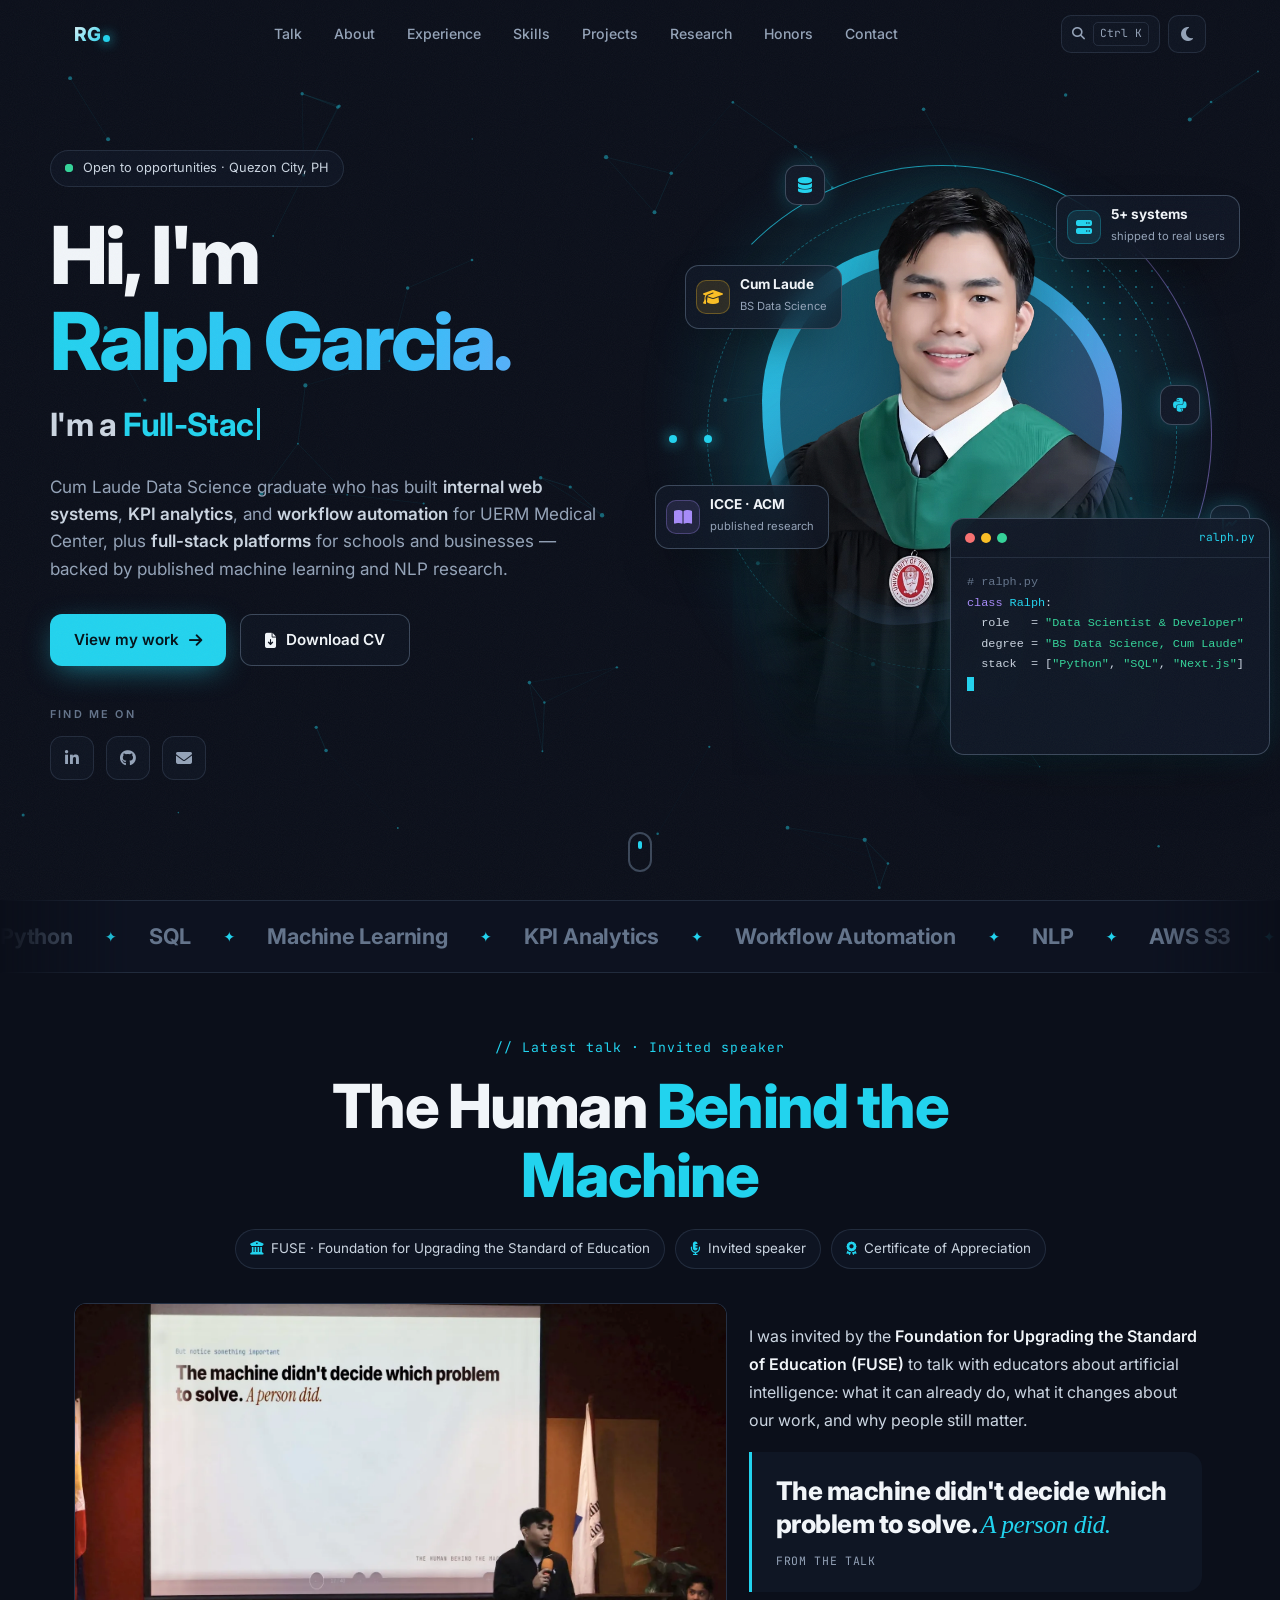
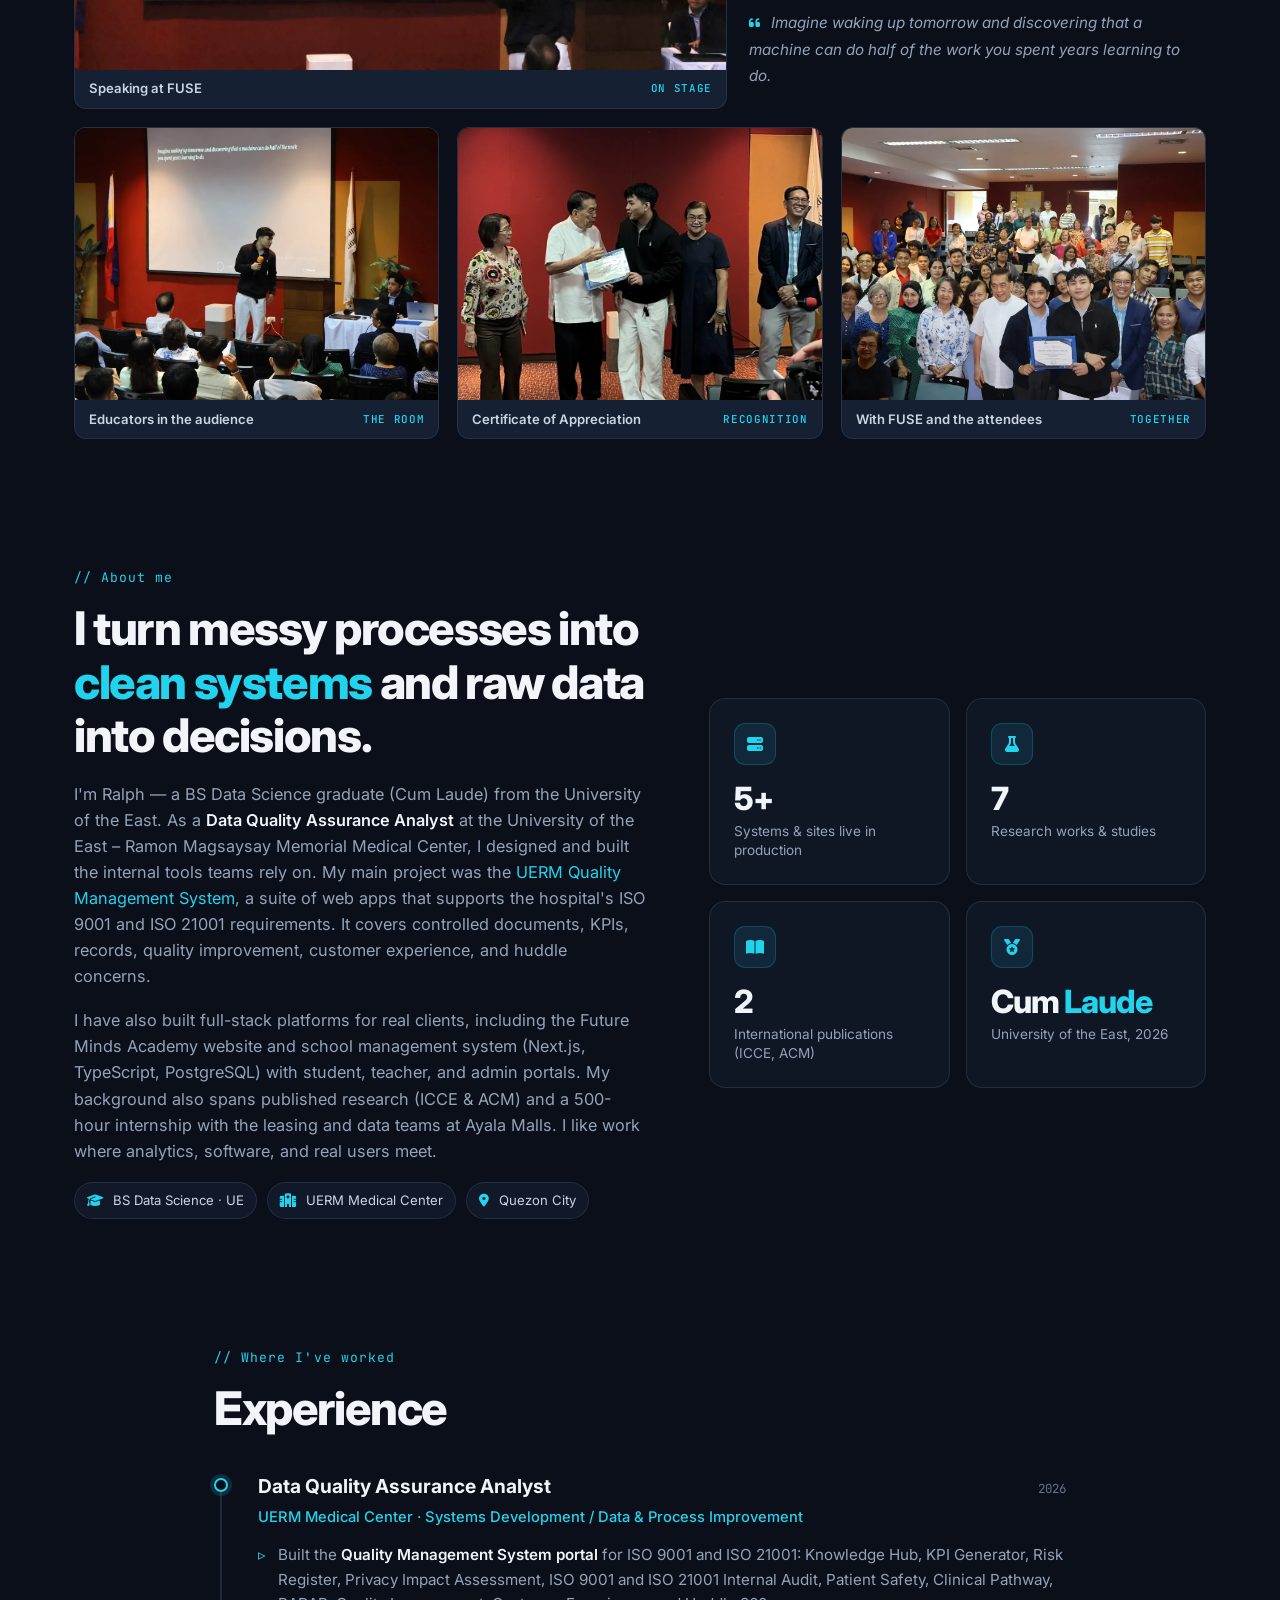
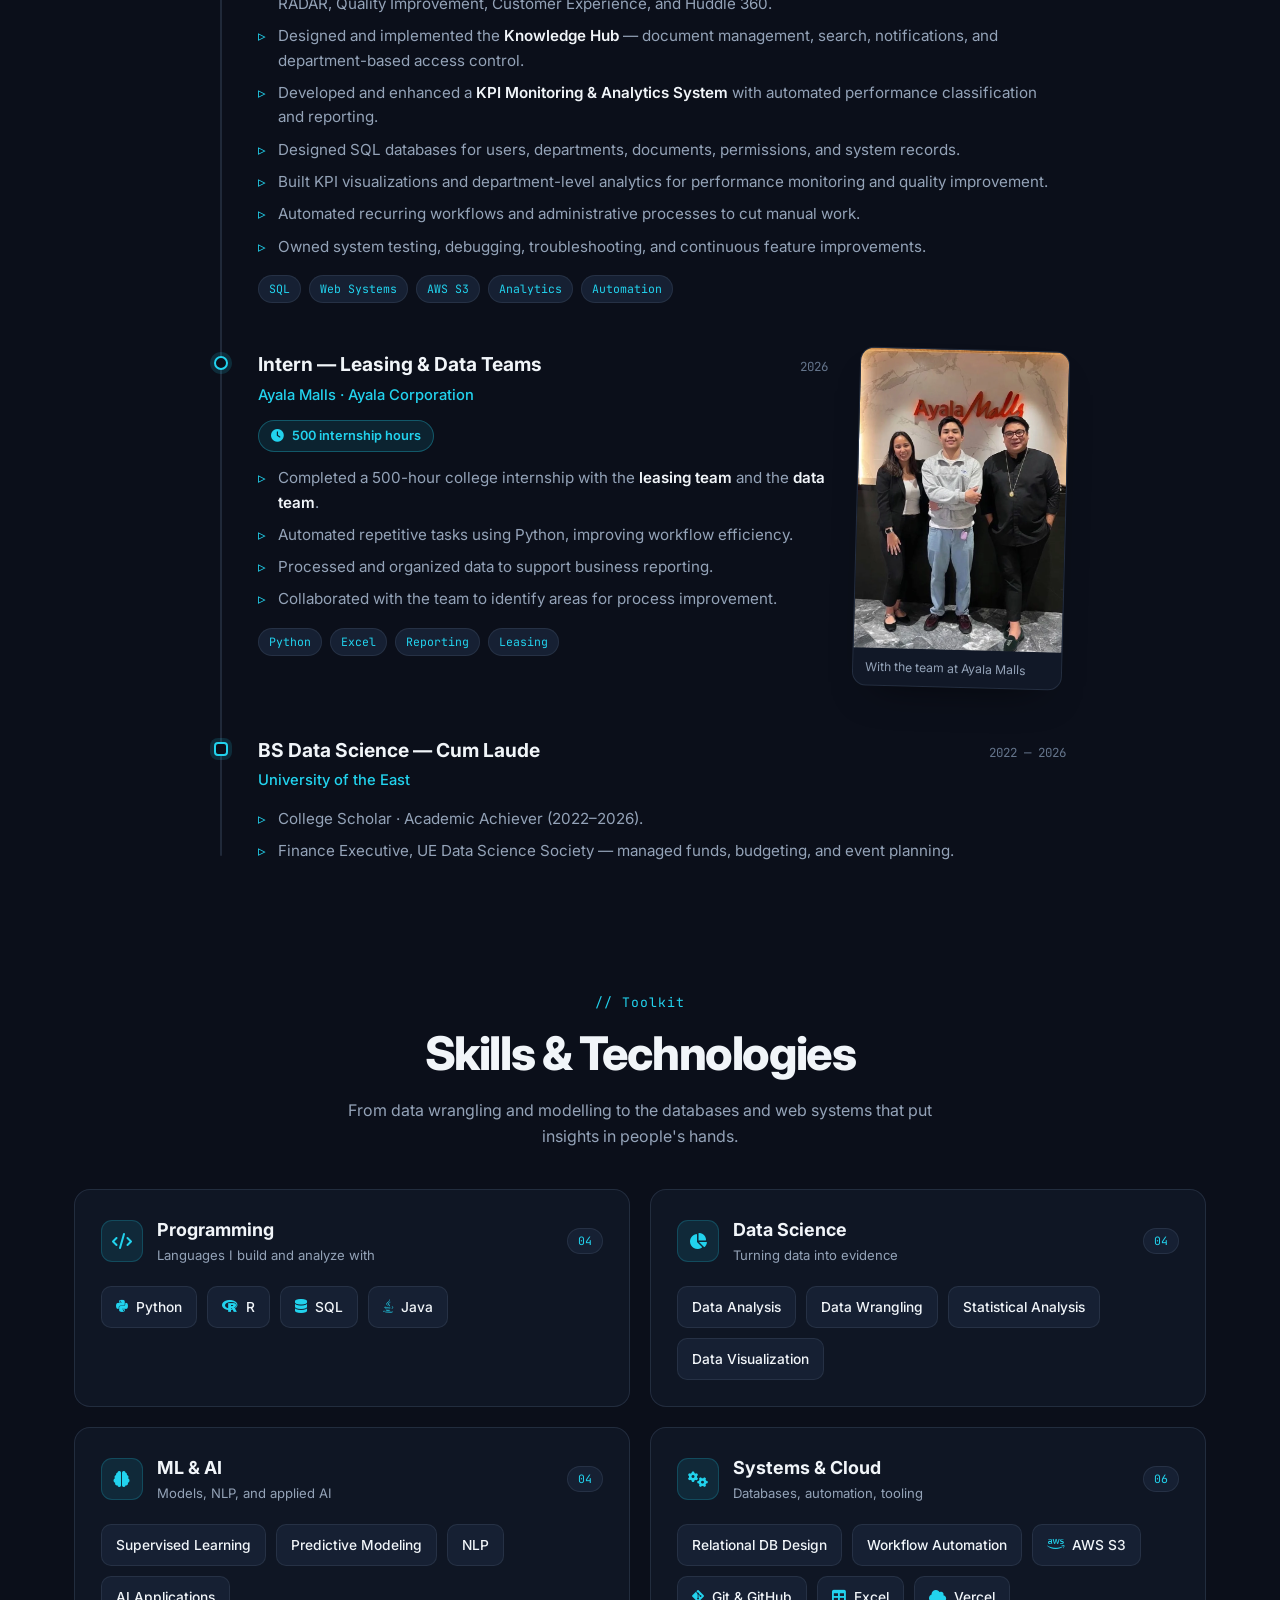
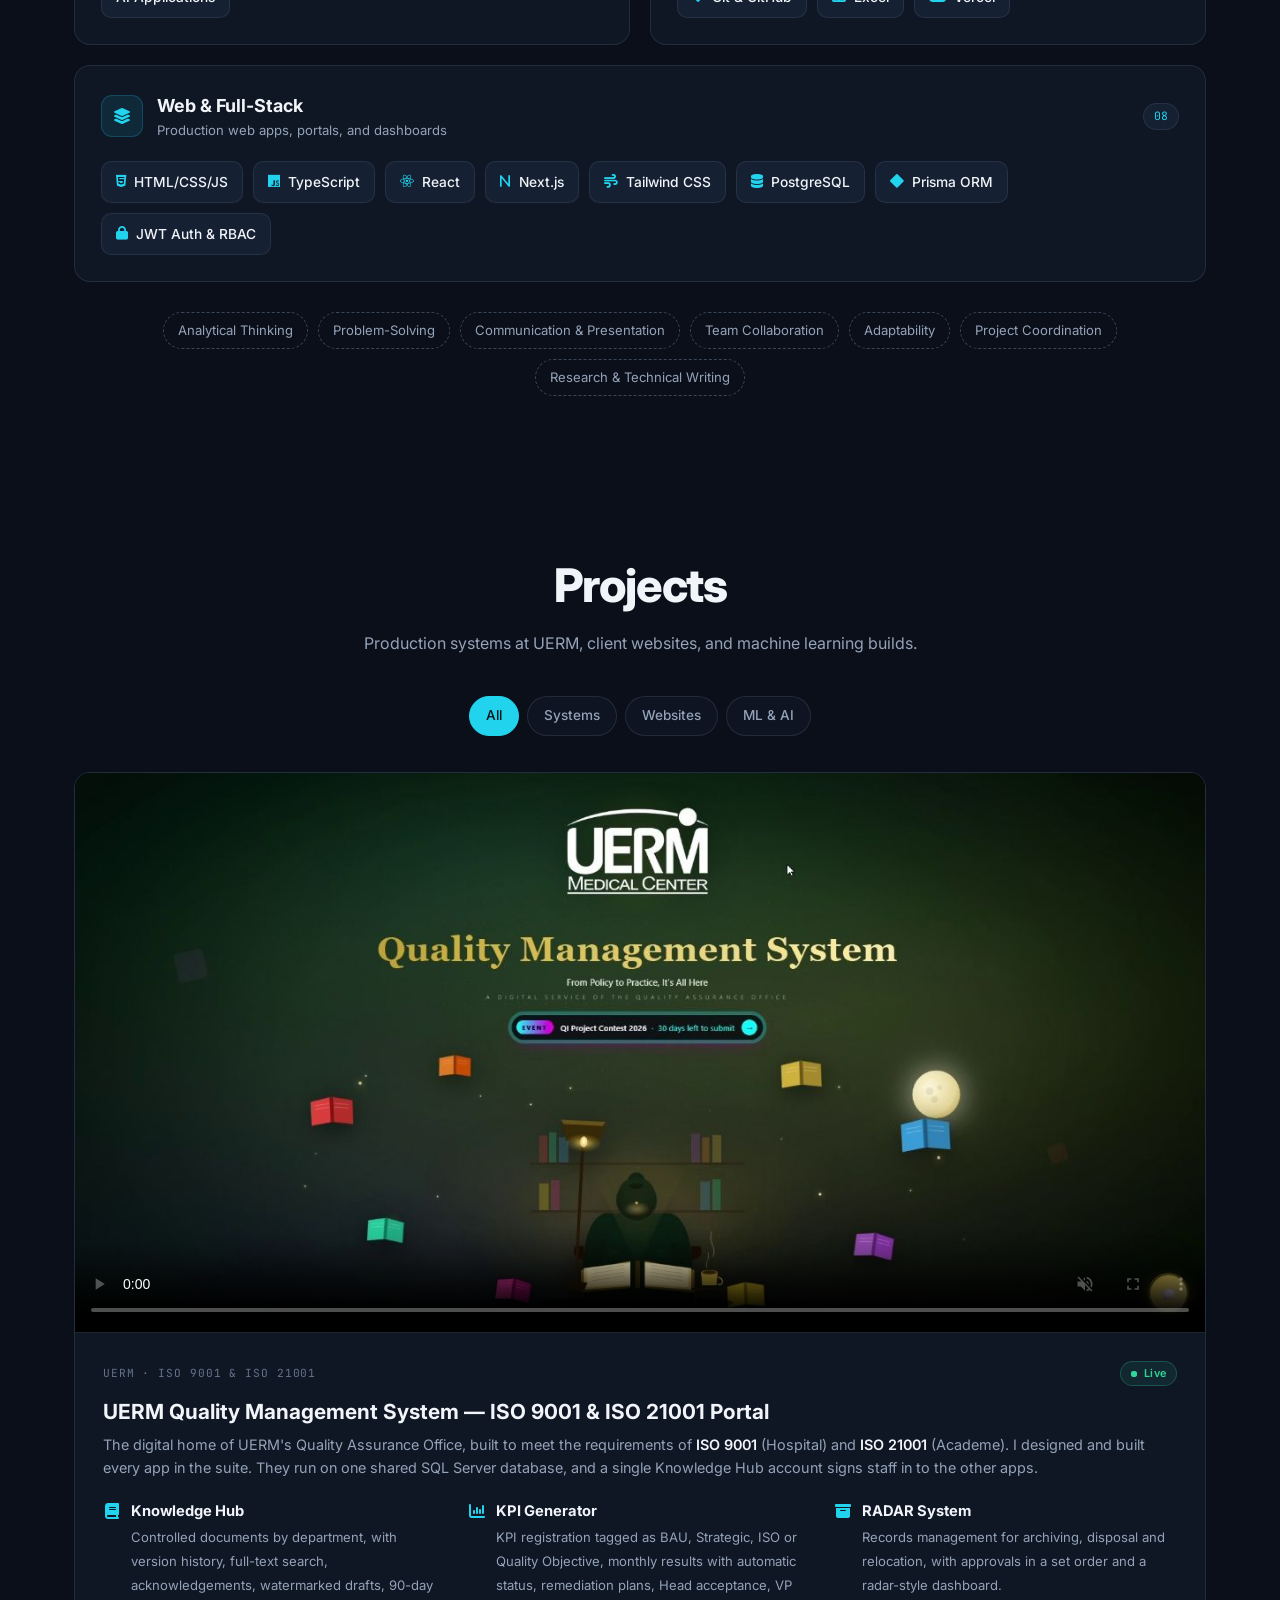
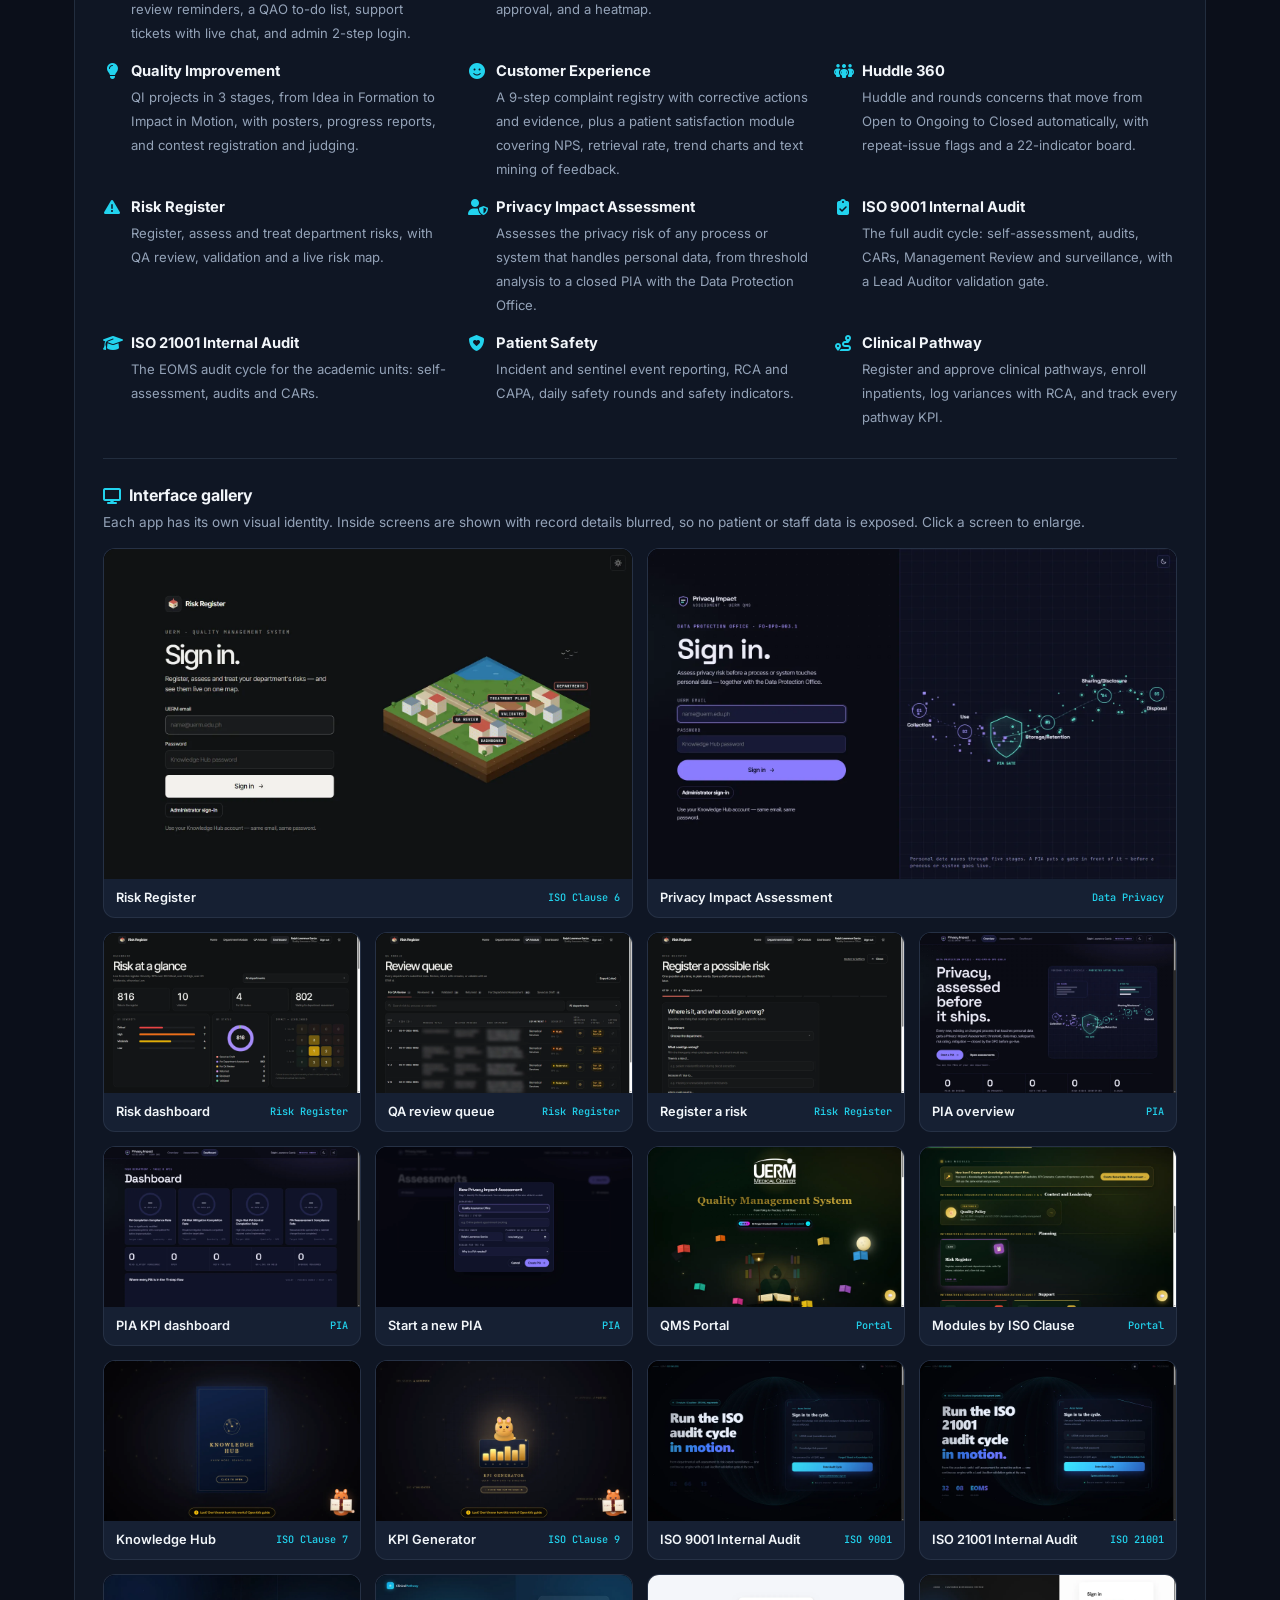
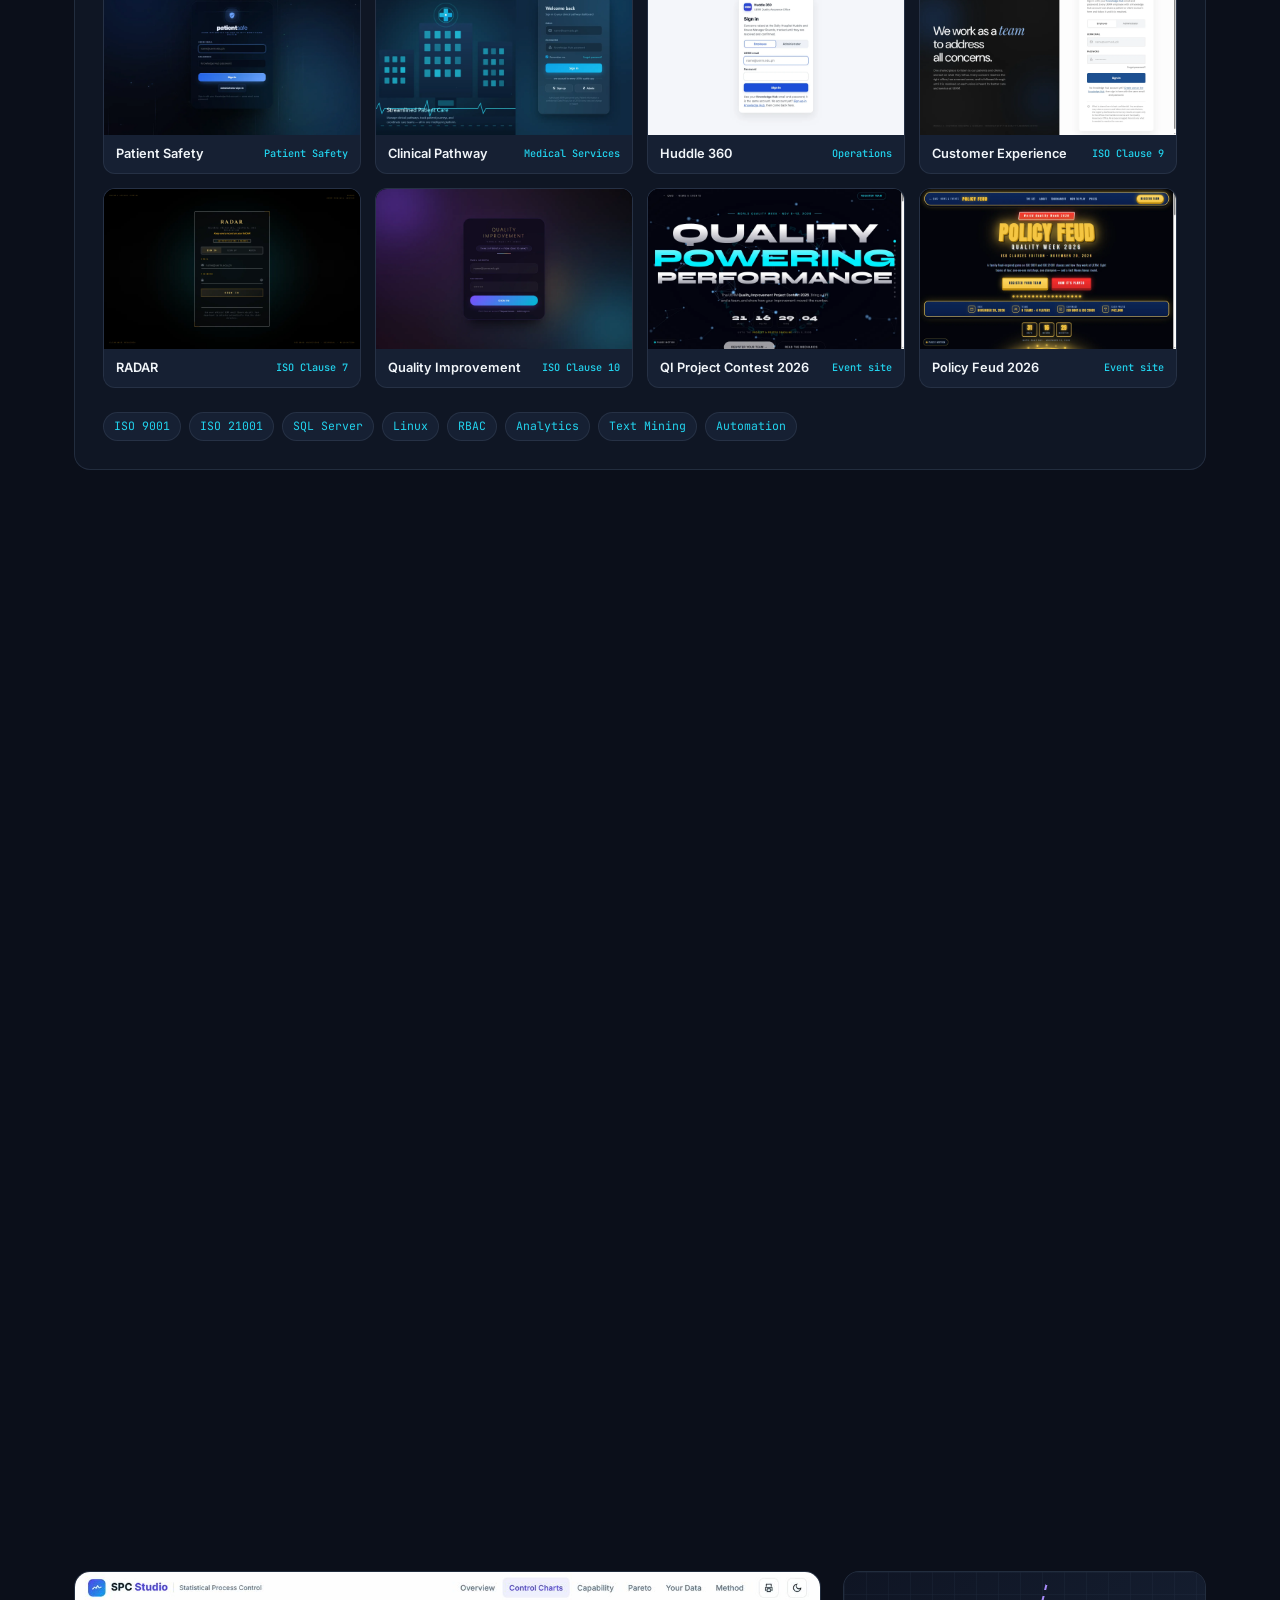
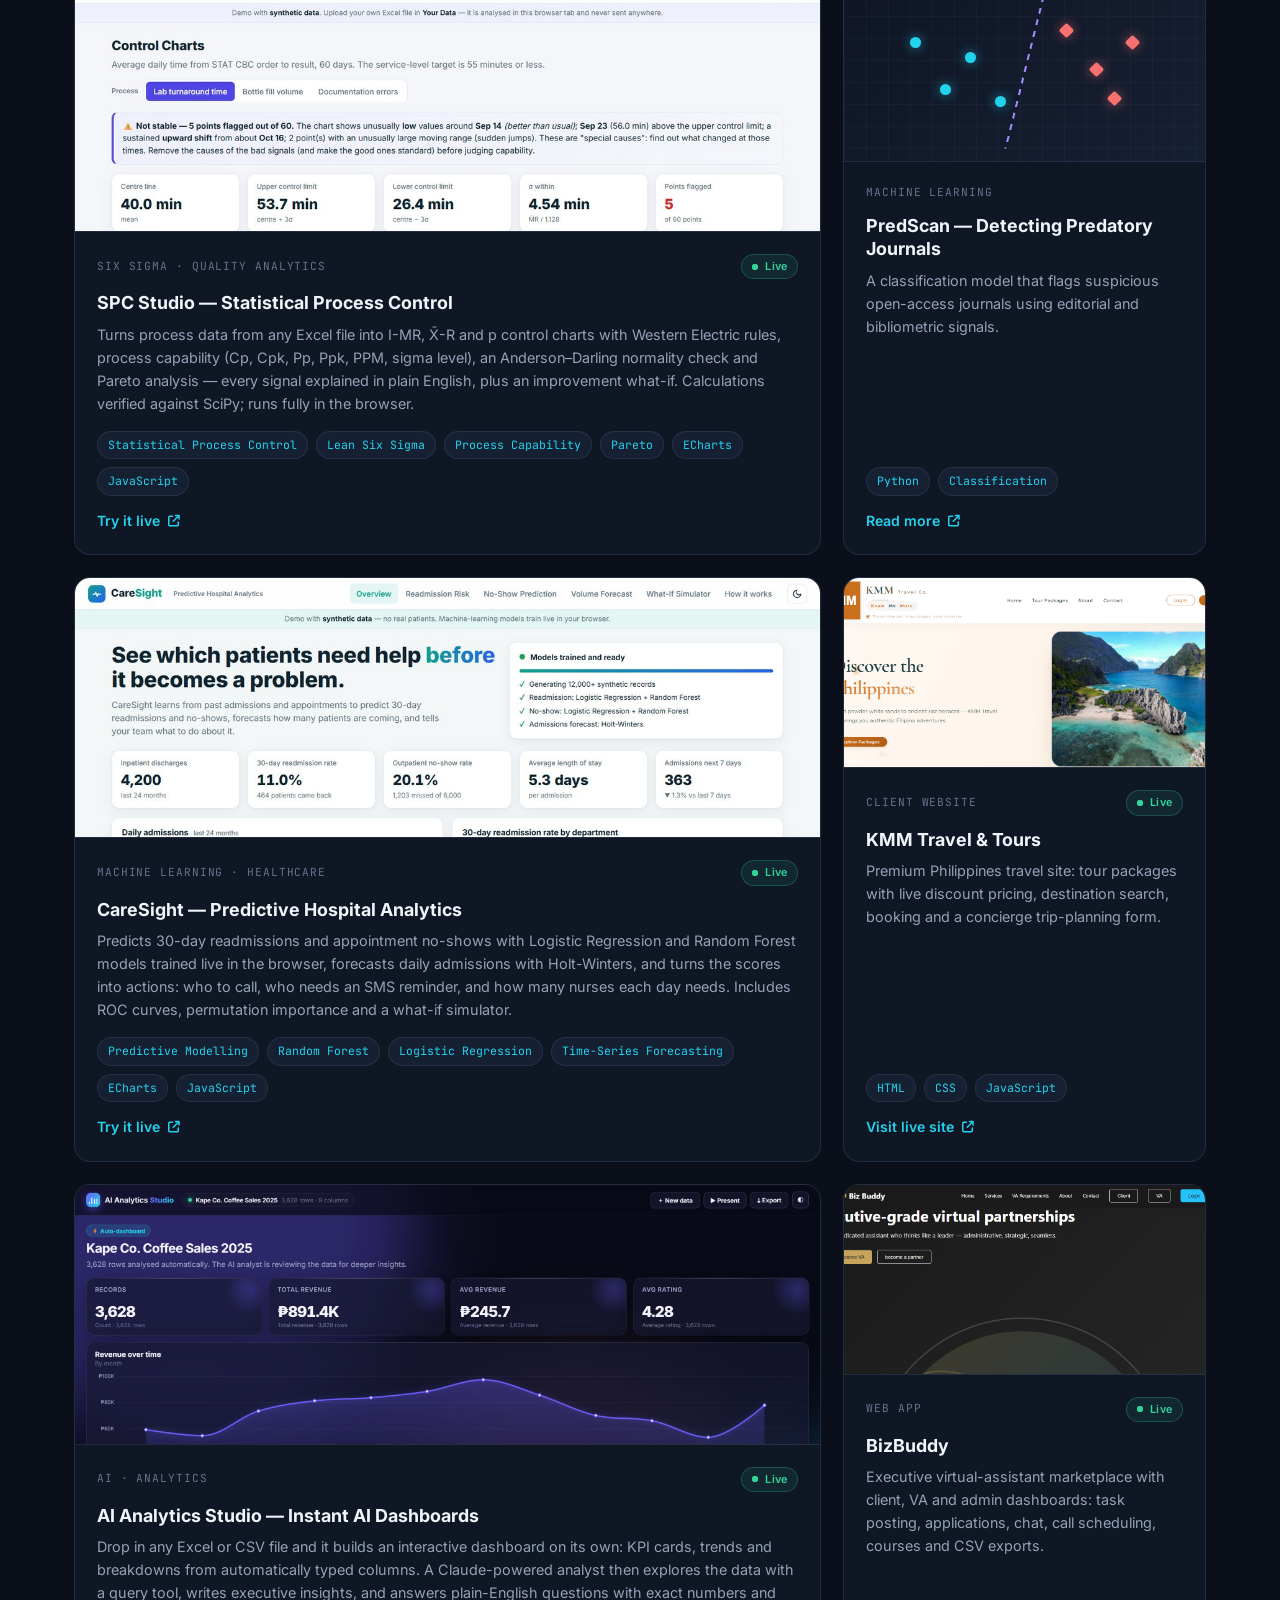
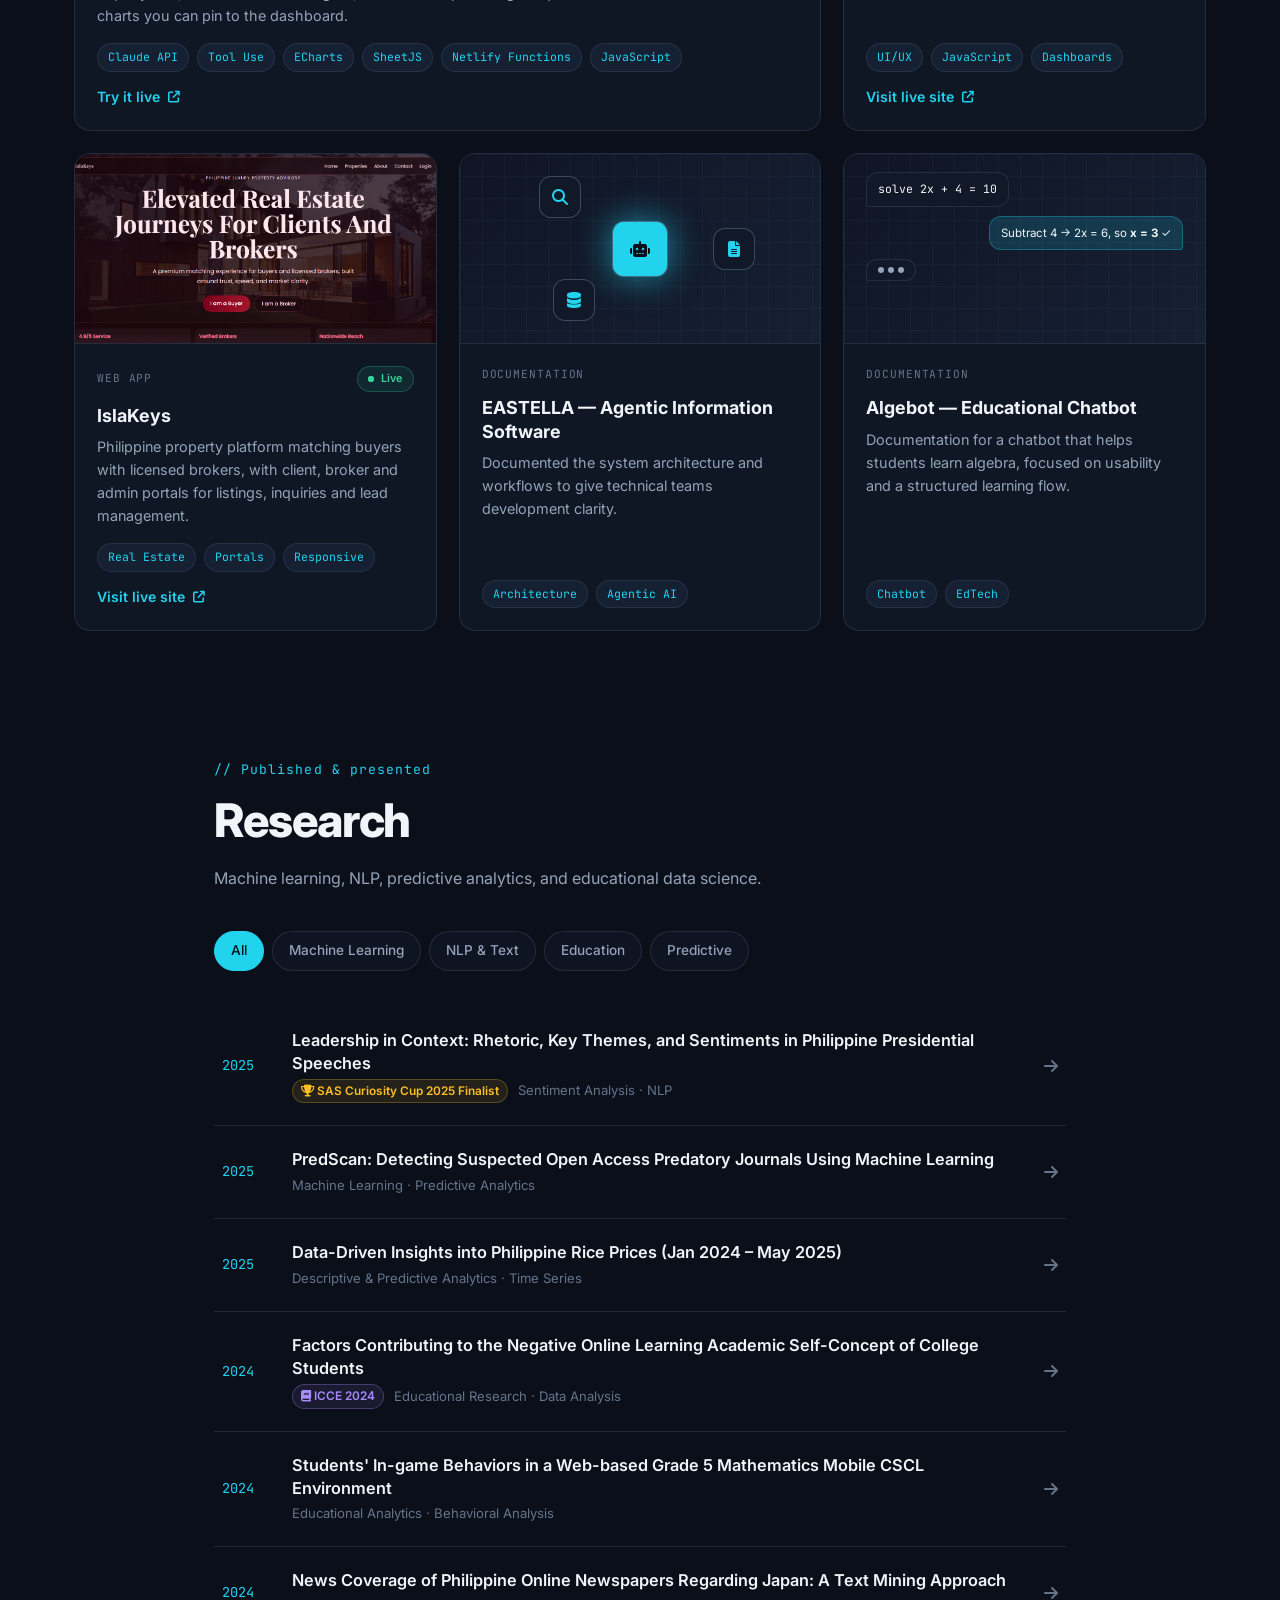
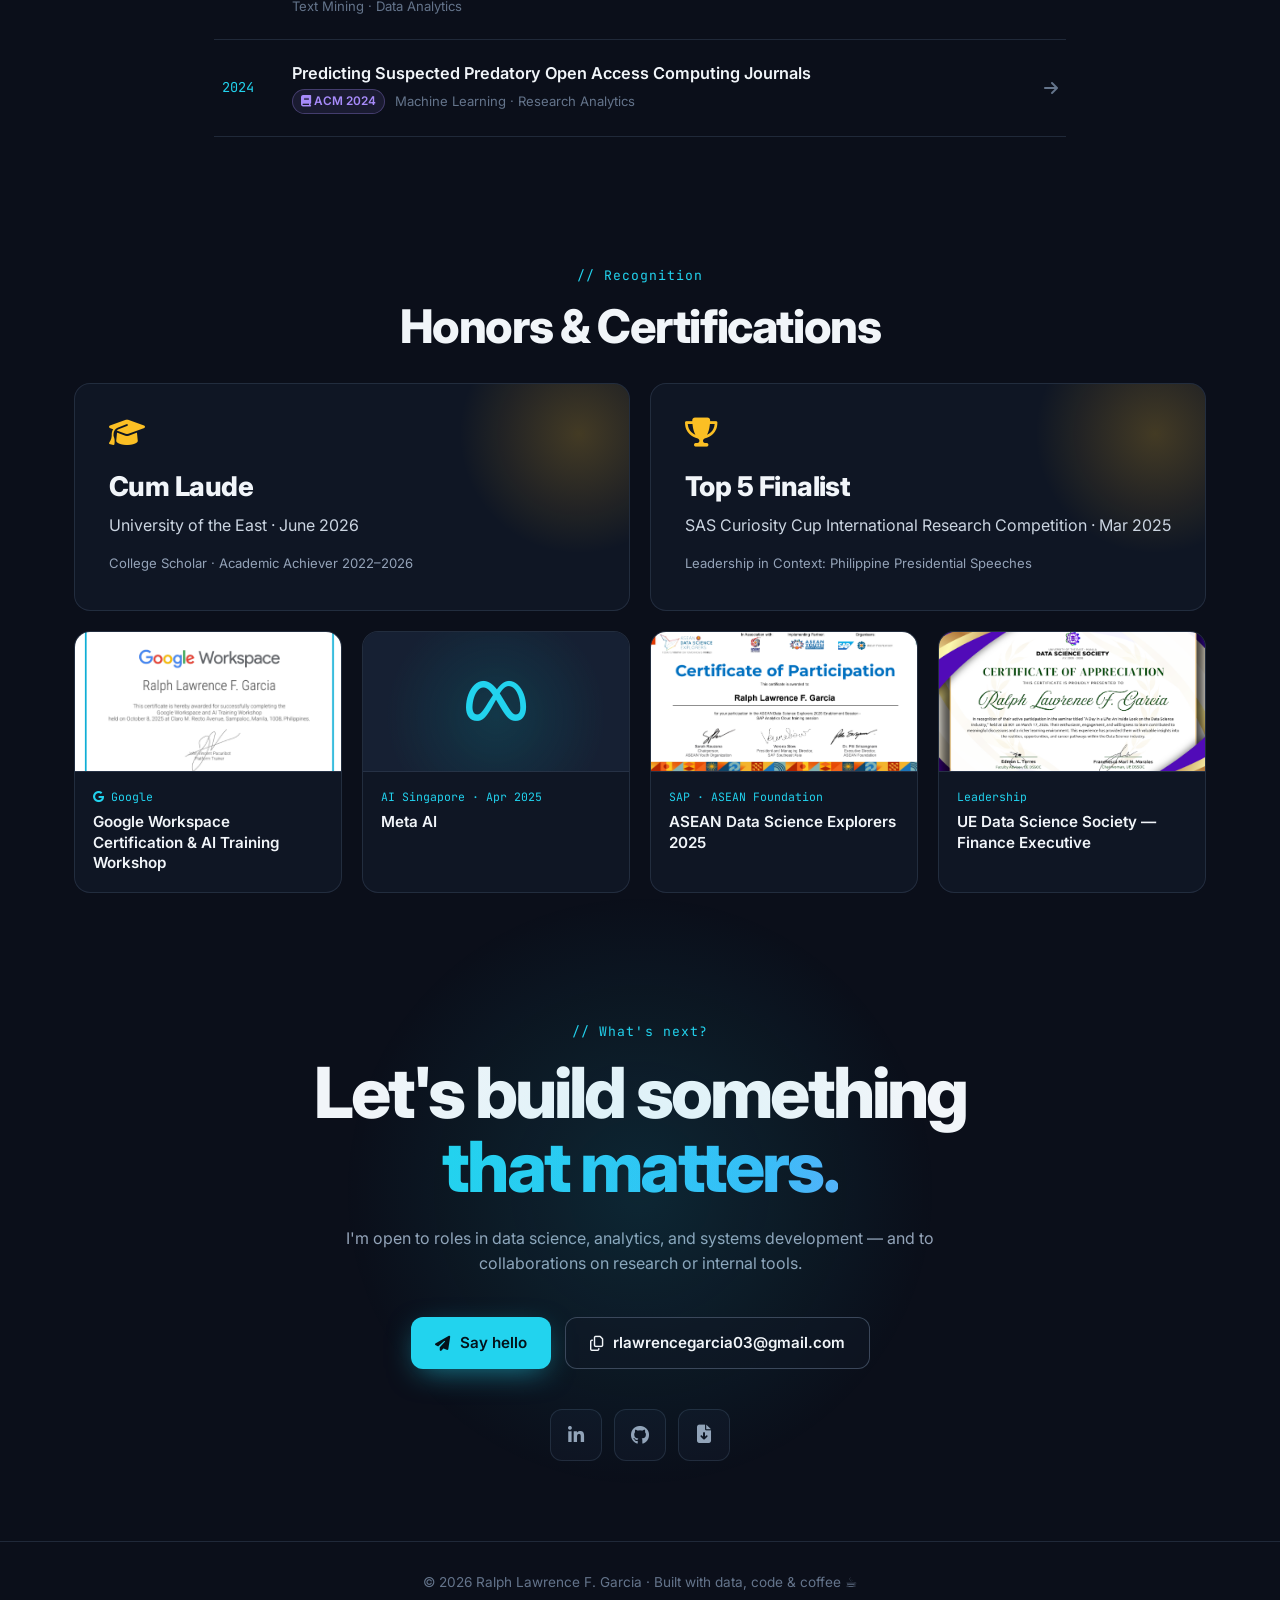
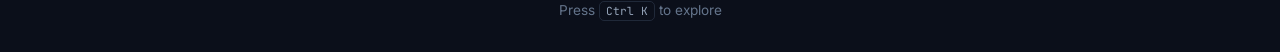
==== index.html @ 8225c7d9 "Remove Barista experience entry Co-Authored-By: Claude Opus 5.5 <noreply@anthropic.com>" ====
<!doctype html>
<html lang="en" data-theme="dark">
<head>
  <meta charset="utf-8">
  <meta name="viewport" content="width=device-width, initial-scale=1">
  <title>Ralph Lawrence F. Garcia — Portfolio</title>
  <meta name="description" content="Ralph Lawrence F. Garcia — Data Scientist & Systems Developer. Building internal web systems, KPI analytics, workflow automation, and machine learning research.">
  <meta name="theme-color" content="#0b0f1a">
  <meta property="og:title" content="Ralph Lawrence F. Garcia — Portfolio">
  <meta property="og:description" content="Data Scientist & Systems Developer. Cum Laude, BS Data Science — University of the East.">
  <meta property="og:image" content="ralph-cutout.png">
  <link rel="icon" href="use%20avatar.png">
  <link rel="preconnect" href="https://fonts.googleapis.com">
  <link rel="preconnect" href="https://fonts.gstatic.com" crossorigin>
  <link href="https://fonts.googleapis.com/css2?family=Inter:wght@400;500;600;700;800&family=JetBrains+Mono:wght@400;500;600&display=swap" rel="stylesheet">
  <link rel="stylesheet" href="https://cdnjs.cloudflare.com/ajax/libs/font-awesome/6.5.1/css/all.min.css">
  <link rel="stylesheet" href="style.css">
</head>
<body>
  <!-- Preloader -->
  <div class="loader" id="loader" aria-hidden="true">
    <div class="loader-inner">
      <span class="loader-mono">rg<span class="accent">.</span>init()</span>
      <div class="loader-bar"><span></span></div>
    </div>
  </div>

  <div class="scroll-progress" id="scrollProgress"></div>
  <div class="cursor-glow" id="cursorGlow" aria-hidden="true"></div>
  <canvas id="networkCanvas" aria-hidden="true"></canvas>

  <!-- Navigation -->
  <header class="nav" id="nav">
    <div class="nav-inner">
      <a href="#home" class="nav-logo" aria-label="Home">
        <span class="logo-mark">RG</span><span class="logo-dot"></span>
      </a>
      <nav class="nav-links" id="navLinks">
        <a href="#talk">Talk</a>
        <a href="#about">About</a>
        <a href="#experience">Experience</a>
        <a href="#skills">Skills</a>
        <a href="#projects">Projects</a>
        <a href="#research">Research</a>
        <a href="#honors">Honors</a>
        <a href="#contact">Contact</a>
        <span class="nav-indicator" id="navIndicator"></span>
      </nav>
      <div class="nav-actions">
        <button class="kbd-btn" id="openPalette" aria-label="Open command palette">
          <i class="fa-solid fa-magnifying-glass"></i><span class="kbd">Ctrl K</span>
        </button>
        <button class="icon-btn" id="themeToggle" aria-label="Toggle theme"><i class="fa-solid fa-moon"></i></button>
        <button class="icon-btn menu-btn" id="menuBtn" aria-label="Open menu"><i class="fa-solid fa-bars"></i></button>
      </div>
    </div>
  </header>

  <main>
    <!-- HERO -->
    <section class="hero" id="home">
      <div class="hero-grid">
        <div class="hero-copy">
          <div class="status-pill reveal">
            <span class="pulse-dot"></span> Open to opportunities · Quezon City, PH
          </div>
          <h1 class="hero-title">
            <span class="line"><span class="word">Hi, I'm</span></span>
            <span class="line"><span class="word name-gradient">Ralph Garcia.</span></span>
          </h1>
          <h2 class="hero-role reveal">
            <span class="role-prefix">I'm a&nbsp;</span><span class="typed" id="typed"></span><span class="caret"></span>
          </h2>
          <p class="hero-sub reveal">
            Cum Laude Data Science graduate who has built <strong>internal web systems</strong>, <strong>KPI analytics</strong>,
            and <strong>workflow automation</strong> for UERM Medical Center, plus <strong>full-stack platforms</strong> for schools
            and businesses — backed by published machine learning and NLP research.
          </p>
          <div class="hero-ctas reveal">
            <a href="#projects" class="btn btn-primary magnetic"><span>View my work</span> <i class="fa-solid fa-arrow-right"></i></a>
            <a href="RESUME.pdf" class="btn btn-ghost magnetic" download><i class="fa-solid fa-file-arrow-down"></i> <span>Download CV</span></a>
          </div>
          <div class="hero-social reveal">
            <span class="mini-label">Find me on</span>
            <div class="social-row">
              <a href="https://www.linkedin.com/in/ralph-garcia-b57814401" target="_blank" rel="noopener" aria-label="LinkedIn"><i class="fa-brands fa-linkedin-in"></i></a>
              <a href="https://github.com/garciaralphlawrence-svg" target="_blank" rel="noopener" aria-label="GitHub"><i class="fa-brands fa-github"></i></a>
              <a href="mailto:rlawrencegarcia03@gmail.com" aria-label="Email"><i class="fa-solid fa-envelope"></i></a>
            </div>
          </div>
        </div>

        <div class="hero-visual" id="heroVisual">
          <div class="portrait" data-depth="0.6">
            <div class="blob" data-depth="1.4"></div>
            <div class="ring ring-a" data-depth="1"></div>
            <div class="ring ring-b" data-depth="1.2"></div>
            <div class="dot-grid" data-depth="1.8"></div>
            <div class="scanline" aria-hidden="true"></div>
            <picture>
              <source srcset="ralph-cutout.webp" type="image/webp">
              <img src="ralph-cutout.png" alt="Ralph Lawrence F. Garcia in graduation toga" class="portrait-img" width="700" height="1054">
            </picture>
          </div>
          <div class="float-chip chip-a" data-depth="2.2"><i class="fa-solid fa-graduation-cap"></i><div><b>Cum Laude</b><small>BS Data Science</small></div></div>
          <div class="float-chip chip-b" data-depth="2.6"><i class="fa-solid fa-server"></i><div><b>5+ systems</b><small>shipped to real users</small></div></div>
          <div class="float-chip chip-c" data-depth="1.9"><i class="fa-solid fa-book-open"></i><div><b>ICCE · ACM</b><small>published research</small></div></div>
          <span class="float-icon fi-1" data-depth="3"><i class="fa-brands fa-python"></i></span>
          <span class="float-icon fi-2" data-depth="2.4"><i class="fa-solid fa-database"></i></span>
          <span class="float-icon fi-3" data-depth="3.2"><i class="fa-solid fa-chart-line"></i></span>
          <div class="terminal tilt" id="terminal">
            <div class="terminal-bar">
              <span class="dot red"></span><span class="dot yellow"></span><span class="dot green"></span>
              <span class="terminal-title">ralph.py</span>
            </div>
            <pre class="terminal-body"><code id="terminalCode"></code><span class="block-caret"></span></pre>
          </div>
        </div>
      </div>
      <a href="#about" class="scroll-cue" aria-label="Scroll down"><span></span></a>
    </section>

    <!-- MARQUEE -->
    <div class="marquee" aria-hidden="true">
      <div class="marquee-track">
        <span>Python</span><i>✦</i><span>SQL</span><i>✦</i><span>Machine Learning</span><i>✦</i><span>KPI Analytics</span><i>✦</i>
        <span>Workflow Automation</span><i>✦</i><span>NLP</span><i>✦</i><span>AWS S3</span><i>✦</i><span>Data Visualization</span><i>✦</i>
        <span>R</span><i>✦</i><span>Web Systems</span><i>✦</i><span>Research</span><i>✦</i><span>Git</span><i>✦</i><span>Next.js</span><i>✦</i><span>TypeScript</span><i>✦</i><span>PostgreSQL</span><i>✦</i><span>Prisma</span><i>✦</i>
      </div>
    </div>

    <!-- LATEST TALK -->
    <section class="section talk" id="talk">
      <div class="container">
        <div class="talk-head">
          <p class="eyebrow reveal">// Latest talk · Invited speaker</p>
          <h2 class="section-title talk-title reveal">The Human <span class="accent">Behind the Machine</span></h2>
          <div class="talk-meta reveal">
            <span><i class="fa-solid fa-building-columns"></i> FUSE · Foundation for Upgrading the Standard of Education</span>
            <span><i class="fa-solid fa-microphone-lines"></i> Invited speaker</span>
            <span><i class="fa-solid fa-award"></i> Certificate of Appreciation</span>
          </div>
        </div>

        <div class="talk-grid" id="talkGallery">
          <figure class="talk-main reveal ui-shot">
            <button type="button" class="ui-thumb talk-thumb" aria-label="Enlarge photo: Ralph speaking on stage">
              <img src="talk/stage.webp" alt="Ralph Garcia speaking on stage in front of a slide that reads: The machine didn't decide which problem to solve. A person did." width="1600" height="898">
            </button>
            <figcaption><span>On stage</span>Speaking at FUSE</figcaption>
          </figure>

          <div class="talk-copy reveal">
            <p>I was invited by the <strong>Foundation for Upgrading the Standard of Education (FUSE)</strong> to talk with educators about artificial intelligence: what it can already do, what it changes about our work, and why people still matter.</p>
            <blockquote class="talk-quote">
              <p>The machine didn't decide which problem to solve. <em>A person did.</em></p>
              <cite>From the talk</cite>
            </blockquote>
            <p class="talk-opener"><i class="fa-solid fa-quote-left"></i> Imagine waking up tomorrow and discovering that a machine can do half of the work you spent years learning to do.</p>
          </div>

          <figure class="talk-small reveal ui-shot">
            <button type="button" class="ui-thumb talk-thumb" aria-label="Enlarge photo: audience during the talk">
              <img src="talk/audience.webp" alt="Ralph speaking to a full room of educators" loading="lazy" width="1600" height="898">
            </button>
            <figcaption><span>The room</span>Educators in the audience</figcaption>
          </figure>
          <figure class="talk-small tall reveal ui-shot">
            <button type="button" class="ui-thumb talk-thumb" aria-label="Enlarge photo: receiving the certificate">
              <img src="talk/certificate.webp" alt="Ralph receiving a Certificate of Appreciation from FUSE" loading="lazy" width="900" height="1600">
            </button>
            <figcaption><span>Recognition</span>Certificate of Appreciation</figcaption>
          </figure>
          <figure class="talk-small reveal ui-shot">
            <button type="button" class="ui-thumb talk-thumb" aria-label="Enlarge photo: group photo with attendees">
              <img src="talk/group.webp" alt="Group photo of Ralph with FUSE officers and attendees" loading="lazy" width="1600" height="898">
            </button>
            <figcaption><span>Together</span>With FUSE and the attendees</figcaption>
          </figure>
        </div>
      </div>
    </section>

    <!-- ABOUT -->
    <section class="section" id="about">
      <div class="container about-grid">
        <div>
          <p class="eyebrow reveal">// About me</p>
          <h2 class="section-title reveal">I turn messy processes into <span class="accent">clean systems</span> and raw data into decisions.</h2>
          <p class="body-text reveal">
            I'm Ralph — a BS Data Science graduate (Cum Laude) from the University of the East. As a
            <strong>Data Quality Assurance Analyst</strong> at the University of the East – Ramon Magsaysay Memorial Medical Center,
            I designed and built the internal tools teams rely on. My main project was the <span class="accent">UERM Quality Management System</span>,
            a suite of web apps that supports the hospital's ISO 9001 and ISO 21001 requirements. It covers controlled documents, KPIs, records,
            quality improvement, customer experience, and huddle concerns.
          </p>
          <p class="body-text reveal">
            I have also built full-stack platforms for real clients, including the Future Minds Academy website and
            school management system (Next.js, TypeScript, PostgreSQL) with student, teacher, and admin portals. My background also spans
            published research (ICCE &amp; ACM) and a 500-hour internship with the leasing and data teams at Ayala Malls. I like work where analytics, software, and real users meet.
          </p>
          <div class="about-tags reveal">
            <span><i class="fa-solid fa-graduation-cap"></i> BS Data Science · UE</span>
            <span><i class="fa-solid fa-hospital"></i> UERM Medical Center</span>
            <span><i class="fa-solid fa-location-dot"></i> Quezon City</span>
          </div>
        </div>
        <div class="stats-grid">
          <div class="stat-card reveal tilt">
            <div class="stat-icon"><i class="fa-solid fa-server"></i></div>
            <div class="stat-num"><span class="count" data-to="5">0</span>+</div>
            <div class="stat-label">Systems &amp; sites live in production</div>
          </div>
          <div class="stat-card reveal tilt">
            <div class="stat-icon"><i class="fa-solid fa-flask"></i></div>
            <div class="stat-num"><span class="count" data-to="7">0</span></div>
            <div class="stat-label">Research works &amp; studies</div>
          </div>
          <div class="stat-card reveal tilt">
            <div class="stat-icon"><i class="fa-solid fa-book-open"></i></div>
            <div class="stat-num"><span class="count" data-to="2">0</span></div>
            <div class="stat-label">International publications (ICCE, ACM)</div>
          </div>
          <div class="stat-card reveal tilt">
            <div class="stat-icon"><i class="fa-solid fa-medal"></i></div>
            <div class="stat-num">Cum <span class="accent">Laude</span></div>
            <div class="stat-label">University of the East, 2026</div>
          </div>
        </div>
      </div>
    </section>

    <!-- EXPERIENCE -->
    <section class="section" id="experience">
      <div class="container narrow">
        <p class="eyebrow reveal">// Where I've worked</p>
        <h2 class="section-title reveal">Experience</h2>
        <div class="timeline">
          <div class="timeline-line"><span class="timeline-fill" id="timelineFill"></span></div>

          <article class="t-item reveal">
            <span class="t-dot"></span>
            <div class="t-head">
              <h3>Data Quality Assurance Analyst</h3>
              <span class="t-date">2026</span>
            </div>
            <p class="t-org">UERM Medical Center · Systems Development / Data &amp; Process Improvement</p>
            <ul class="t-list">
              <li>Built the <strong>Quality Management System portal</strong> for ISO 9001 and ISO 21001: Knowledge Hub, KPI Generator, Risk Register, Privacy Impact Assessment, ISO 9001 and ISO 21001 Internal Audit, Patient Safety, Clinical Pathway, RADAR, Quality Improvement, Customer Experience, and Huddle 360.</li>
              <li>Designed and implemented the <strong>Knowledge Hub</strong> — document management, search, notifications, and department-based access control.</li>
              <li>Developed and enhanced a <strong>KPI Monitoring &amp; Analytics System</strong> with automated performance classification and reporting.</li>
              <li>Designed SQL databases for users, departments, documents, permissions, and system records.</li>
              <li>Built KPI visualizations and department-level analytics for performance monitoring and quality improvement.</li>
              <li>Automated recurring workflows and administrative processes to cut manual work.</li>
              <li>Owned system testing, debugging, troubleshooting, and continuous feature improvements.</li>
            </ul>
            <div class="chip-row"><span>SQL</span><span>Web Systems</span><span>AWS S3</span><span>Analytics</span><span>Automation</span></div>
          </article>

          <article class="t-item t-with-photo reveal">
            <span class="t-dot"></span>
            <div class="t-body">
              <div class="t-head">
                <h3>Intern — Leasing &amp; Data Teams</h3>
                <span class="t-date">2026</span>
              </div>
              <p class="t-org">Ayala Malls · Ayala Corporation</p>
              <p class="t-badge"><i class="fa-solid fa-clock"></i> 500 internship hours</p>
              <ul class="t-list">
                <li>Completed a 500-hour college internship with the <strong>leasing team</strong> and the <strong>data team</strong>.</li>
                <li>Automated repetitive tasks using Python, improving workflow efficiency.</li>
                <li>Processed and organized data to support business reporting.</li>
                <li>Collaborated with the team to identify areas for process improvement.</li>
              </ul>
              <div class="chip-row"><span>Python</span><span>Excel</span><span>Reporting</span><span>Leasing</span></div>
            </div>
            <figure class="t-photo">
              <img src="experience/ayala-malls.webp" alt="Ralph with colleagues in front of the Ayala Malls sign during his internship" loading="lazy" width="704" height="1253">
              <figcaption>With the team at Ayala Malls</figcaption>
            </figure>
          </article>

          <article class="t-item reveal">
            <span class="t-dot edu"></span>
            <div class="t-head">
              <h3>BS Data Science — Cum Laude</h3>
              <span class="t-date">2022 — 2026</span>
            </div>
            <p class="t-org">University of the East</p>
            <ul class="t-list">
              <li>College Scholar · Academic Achiever (2022–2026).</li>
              <li>Finance Executive, UE Data Science Society — managed funds, budgeting, and event planning.</li>
            </ul>
          </article>
        </div>
      </div>
    </section>

    <!-- SKILLS -->
    <section class="section" id="skills">
      <div class="container">
        <div class="center-head">
          <p class="eyebrow reveal">// Toolkit</p>
          <h2 class="section-title reveal">Skills &amp; Technologies</h2>
          <p class="section-sub reveal">From data wrangling and modelling to the databases and web systems that put insights in people's hands.</p>
        </div>
        <div class="skills-grid">
          <div class="skill-card reveal tilt">
            <div class="skill-head">
              <div class="skill-icon"><i class="fa-solid fa-code"></i></div>
              <div><h3>Programming</h3><p>Languages I build and analyze with</p></div>
              <span class="skill-count">04</span>
            </div>
            <div class="skill-pills">
              <span><i class="fa-brands fa-python"></i> Python</span><span><i class="fa-brands fa-r-project"></i> R</span>
              <span><i class="fa-solid fa-database"></i> SQL</span><span><i class="fa-brands fa-java"></i> Java</span>
            </div>
          </div>
          <div class="skill-card reveal tilt">
            <div class="skill-head">
              <div class="skill-icon"><i class="fa-solid fa-chart-pie"></i></div>
              <div><h3>Data Science</h3><p>Turning data into evidence</p></div>
              <span class="skill-count">04</span>
            </div>
            <div class="skill-pills">
              <span>Data Analysis</span><span>Data Wrangling</span><span>Statistical Analysis</span><span>Data Visualization</span>
            </div>
          </div>
          <div class="skill-card reveal tilt">
            <div class="skill-head">
              <div class="skill-icon"><i class="fa-solid fa-brain"></i></div>
              <div><h3>ML &amp; AI</h3><p>Models, NLP, and applied AI</p></div>
              <span class="skill-count">04</span>
            </div>
            <div class="skill-pills">
              <span>Supervised Learning</span><span>Predictive Modeling</span><span>NLP</span><span>AI Applications</span>
            </div>
          </div>
          <div class="skill-card reveal tilt">
            <div class="skill-head">
              <div class="skill-icon"><i class="fa-solid fa-gears"></i></div>
              <div><h3>Systems &amp; Cloud</h3><p>Databases, automation, tooling</p></div>
              <span class="skill-count">06</span>
            </div>
            <div class="skill-pills">
              <span>Relational DB Design</span><span>Workflow Automation</span><span><i class="fa-brands fa-aws"></i> AWS S3</span>
              <span><i class="fa-brands fa-git-alt"></i> Git &amp; GitHub</span><span><i class="fa-solid fa-table"></i> Excel</span><span><i class="fa-solid fa-cloud"></i> Vercel</span>
            </div>
          </div>
          <div class="skill-card wide reveal tilt">
            <div class="skill-head">
              <div class="skill-icon"><i class="fa-solid fa-layer-group"></i></div>
              <div><h3>Web &amp; Full-Stack</h3><p>Production web apps, portals, and dashboards</p></div>
              <span class="skill-count">08</span>
            </div>
            <div class="skill-pills">
              <span><i class="fa-brands fa-html5"></i> HTML/CSS/JS</span><span><i class="fa-brands fa-js"></i> TypeScript</span><span><i class="fa-brands fa-react"></i> React</span>
              <span><i class="fa-solid fa-n"></i> Next.js</span><span><i class="fa-solid fa-wind"></i> Tailwind CSS</span><span><i class="fa-solid fa-database"></i> PostgreSQL</span>
              <span><i class="fa-solid fa-diamond"></i> Prisma ORM</span><span><i class="fa-solid fa-lock"></i> JWT Auth &amp; RBAC</span>
            </div>
          </div>
        </div>
        <div class="soft-row reveal">
          <span>Analytical Thinking</span><span>Problem-Solving</span><span>Communication &amp; Presentation</span>
          <span>Team Collaboration</span><span>Adaptability</span><span>Project Coordination</span><span>Research &amp; Technical Writing</span>
        </div>
      </div>
    </section>

    <!-- PROJECTS -->
    <section class="section" id="projects">
      <div class="container">
        <div class="center-head">
          <p class="eyebrow reveal">// Selected work</p>
          <h2 class="section-title reveal">Projects</h2>
          <p class="section-sub reveal">Production systems at UERM, client websites, and machine learning builds.</p>
        </div>
        <div class="filters reveal" id="projectFilters">
          <button class="active" data-filter="all">All</button>
          <button data-filter="systems">Systems</button>
          <button data-filter="web">Websites</button>
          <button data-filter="ml">ML &amp; AI</button>
        </div>

        <div class="projects-grid" id="projectsGrid">
          <!-- UERM Quality Management System (ISO 9001 / ISO 21001) -->
          <article class="p-card full qms reveal" data-cat="systems">
            <div class="qms-media">
              <video src="qms.mp4" poster="qms_poster.jpg" controls muted loop playsinline autoplay preload="metadata"
                aria-label="Walkthrough of the UERM Quality Management System portal"></video>
            </div>
            <div class="p-body">
              <div class="p-meta"><span class="p-tag">UERM · ISO 9001 &amp; ISO 21001</span><span class="badge-live"><span class="pulse-dot"></span>Live</span></div>
              <h3>UERM Quality Management System — ISO 9001 &amp; ISO 21001 Portal</h3>
              <p>The digital home of UERM's Quality Assurance Office, built to meet the requirements of <strong>ISO 9001</strong> (Hospital) and
                <strong>ISO 21001</strong> (Academe). I designed and built every app in the suite. They run on one shared SQL Server database, and a single
                Knowledge Hub account signs staff in to the other apps.</p>
              <ul class="qms-apps">
                <li><i class="fa-solid fa-book"></i><div><b>Knowledge Hub</b><span>Controlled documents by department, with version history, full-text search, acknowledgements, watermarked drafts, 90-day review reminders, a QAO to-do list, support tickets with live chat, and admin 2-step login.</span></div></li>
                <li><i class="fa-solid fa-chart-column"></i><div><b>KPI Generator</b><span>KPI registration tagged as BAU, Strategic, ISO or Quality Objective, monthly results with automatic status, remediation plans, Head acceptance, VP approval, and a heatmap.</span></div></li>
                <li><i class="fa-solid fa-box-archive"></i><div><b>RADAR System</b><span>Records management for archiving, disposal and relocation, with approvals in a set order and a radar-style dashboard.</span></div></li>
                <li><i class="fa-solid fa-lightbulb"></i><div><b>Quality Improvement</b><span>QI projects in 3 stages, from Idea in Formation to Impact in Motion, with posters, progress reports, and contest registration and judging.</span></div></li>
                <li><i class="fa-solid fa-face-smile"></i><div><b>Customer Experience</b><span>A 9-step complaint registry with corrective actions and evidence, plus a patient satisfaction module covering NPS, retrieval rate, trend charts and text mining of feedback.</span></div></li>
                <li><i class="fa-solid fa-people-group"></i><div><b>Huddle 360</b><span>Huddle and rounds concerns that move from Open to Ongoing to Closed automatically, with repeat-issue flags and a 22-indicator board.</span></div></li>
                <li><i class="fa-solid fa-triangle-exclamation"></i><div><b>Risk Register</b><span>Register, assess and treat department risks, with QA review, validation and a live risk map.</span></div></li>
                <li><i class="fa-solid fa-user-shield"></i><div><b>Privacy Impact Assessment</b><span>Assesses the privacy risk of any process or system that handles personal data, from threshold analysis to a closed PIA with the Data Protection Office.</span></div></li>
                <li><i class="fa-solid fa-clipboard-check"></i><div><b>ISO 9001 Internal Audit</b><span>The full audit cycle: self-assessment, audits, CARs, Management Review and surveillance, with a Lead Auditor validation gate.</span></div></li>
                <li><i class="fa-solid fa-graduation-cap"></i><div><b>ISO 21001 Internal Audit</b><span>The EOMS audit cycle for the academic units: self-assessment, audits and CARs.</span></div></li>
                <li><i class="fa-solid fa-shield-heart"></i><div><b>Patient Safety</b><span>Incident and sentinel event reporting, RCA and CAPA, daily safety rounds and safety indicators.</span></div></li>
                <li><i class="fa-solid fa-route"></i><div><b>Clinical Pathway</b><span>Register and approve clinical pathways, enroll inpatients, log variances with RCA, and track every pathway KPI.</span></div></li>
              </ul>
              <div class="ui-gallery-head">
                <h4><i class="fa-solid fa-display"></i> Interface gallery</h4>
                <p>Each app has its own visual identity. Inside screens are shown with record details blurred, so no patient or staff data is exposed. Click a screen to enlarge.</p>
              </div>
              <div class="ui-gallery" id="qmsGallery">
                <figure class="ui-shot ui-shot-wide">
                  <button type="button" class="ui-thumb" aria-label="Enlarge Risk Register screenshot"><img src="qms-ui/riskregister.webp" alt="Risk Register sign-in page with an isometric department risk map" loading="lazy" width="1440" height="900"></button>
                  <figcaption><span>ISO Clause 6</span>Risk Register</figcaption>
                </figure>
                <figure class="ui-shot ui-shot-wide">
                  <button type="button" class="ui-thumb" aria-label="Enlarge Privacy Impact Assessment screenshot"><img src="qms-ui/pia.webp" alt="Privacy Impact Assessment sign-in page showing the five stages of personal data" loading="lazy" width="1440" height="900"></button>
                  <figcaption><span>Data Privacy</span>Privacy Impact Assessment</figcaption>
                </figure>
                <figure class="ui-shot">
                  <button type="button" class="ui-thumb" aria-label="Enlarge Risk Register dashboard screenshot"><img src="qms-ui/rr-dashboard.webp" alt="Risk Register dashboard with severity bars, a status ring and an impact by likelihood heat map" loading="lazy" width="1440" height="900"></button>
                  <figcaption><span>Risk Register</span>Risk dashboard</figcaption>
                </figure>
                <figure class="ui-shot">
                  <button type="button" class="ui-thumb" aria-label="Enlarge Risk Register QA review queue screenshot"><img src="qms-ui/rr-review.webp" alt="Risk Register QA review queue with status tabs and a risk table, risk details blurred" loading="lazy" width="1440" height="900"></button>
                  <figcaption><span>Risk Register</span>QA review queue</figcaption>
                </figure>
                <figure class="ui-shot">
                  <button type="button" class="ui-thumb" aria-label="Enlarge Register a risk screenshot"><img src="qms-ui/rr-register.webp" alt="Step-by-step form to register a possible risk in plain words" loading="lazy" width="1440" height="900"></button>
                  <figcaption><span>Risk Register</span>Register a risk</figcaption>
                </figure>
                <figure class="ui-shot">
                  <button type="button" class="ui-thumb" aria-label="Enlarge PIA overview screenshot"><img src="qms-ui/pia-overview.webp" alt="Privacy Impact Assessment overview showing the personal data lifecycle passing a PIA gate" loading="lazy" width="1440" height="900"></button>
                  <figcaption><span>PIA</span>PIA overview</figcaption>
                </figure>
                <figure class="ui-shot">
                  <button type="button" class="ui-thumb" aria-label="Enlarge PIA dashboard screenshot"><img src="qms-ui/pia-dashboard.webp" alt="PIA dashboard with four compliance KPI rings and status counts" loading="lazy" width="1440" height="900"></button>
                  <figcaption><span>PIA</span>PIA KPI dashboard</figcaption>
                </figure>
                <figure class="ui-shot">
                  <button type="button" class="ui-thumb" aria-label="Enlarge New PIA screenshot"><img src="qms-ui/pia-new.webp" alt="New Privacy Impact Assessment form, step one" loading="lazy" width="1440" height="900"></button>
                  <figcaption><span>PIA</span>Start a new PIA</figcaption>
                </figure>
                <figure class="ui-shot">
                  <button type="button" class="ui-thumb" aria-label="Enlarge QMS Portal screenshot"><img src="qms-ui/portal.webp" alt="Quality Management System portal home page" loading="lazy" width="1440" height="900"></button>
                  <figcaption><span>Portal</span>QMS Portal</figcaption>
                </figure>
                <figure class="ui-shot">
                  <button type="button" class="ui-thumb" aria-label="Enlarge Modules by ISO Clause screenshot"><img src="qms-ui/portal-modules.webp" alt="QMS portal module directory grouped by ISO clause" loading="lazy" width="1440" height="900"></button>
                  <figcaption><span>Portal</span>Modules by ISO Clause</figcaption>
                </figure>
                <figure class="ui-shot">
                  <button type="button" class="ui-thumb" aria-label="Enlarge Knowledge Hub screenshot"><img src="qms-ui/knowledgehub.webp" alt="Knowledge Hub landing page styled as a book cover" loading="lazy" width="1440" height="900"></button>
                  <figcaption><span>ISO Clause 7</span>Knowledge Hub</figcaption>
                </figure>
                <figure class="ui-shot">
                  <button type="button" class="ui-thumb" aria-label="Enlarge KPI Generator screenshot"><img src="qms-ui/kpi.webp" alt="KPI Generator landing page with a cat mascot on a bar chart" loading="lazy" width="1440" height="900"></button>
                  <figcaption><span>ISO Clause 9</span>KPI Generator</figcaption>
                </figure>
                <figure class="ui-shot">
                  <button type="button" class="ui-thumb" aria-label="Enlarge ISO 9001 Internal Audit screenshot"><img src="qms-ui/audit.webp" alt="ISO 9001 Internal Audit sign-in page" loading="lazy" width="1440" height="900"></button>
                  <figcaption><span>ISO 9001</span>ISO 9001 Internal Audit</figcaption>
                </figure>
                <figure class="ui-shot">
                  <button type="button" class="ui-thumb" aria-label="Enlarge ISO 21001 Internal Audit screenshot"><img src="qms-ui/audit21001.webp" alt="ISO 21001 Internal Audit sign-in page" loading="lazy" width="1440" height="900"></button>
                  <figcaption><span>ISO 21001</span>ISO 21001 Internal Audit</figcaption>
                </figure>
                <figure class="ui-shot">
                  <button type="button" class="ui-thumb" aria-label="Enlarge Patient Safety screenshot"><img src="qms-ui/patientsafety.webp" alt="Patient Safety monitoring system sign-in page" loading="lazy" width="1440" height="900"></button>
                  <figcaption><span>Patient Safety</span>Patient Safety</figcaption>
                </figure>
                <figure class="ui-shot">
                  <button type="button" class="ui-thumb" aria-label="Enlarge Clinical Pathway screenshot"><img src="qms-ui/clinicalpathway.webp" alt="Clinical Pathway sign-in page" loading="lazy" width="1440" height="900"></button>
                  <figcaption><span>Medical Services</span>Clinical Pathway</figcaption>
                </figure>
                <figure class="ui-shot">
                  <button type="button" class="ui-thumb" aria-label="Enlarge Huddle 360 screenshot"><img src="qms-ui/huddle.webp" alt="Huddle 360 sign-in page" loading="lazy" width="1440" height="900"></button>
                  <figcaption><span>Operations</span>Huddle 360</figcaption>
                </figure>
                <figure class="ui-shot">
                  <button type="button" class="ui-thumb" aria-label="Enlarge Customer Experience screenshot"><img src="qms-ui/cx.webp" alt="Customer Experience system sign-in page" loading="lazy" width="1440" height="900"></button>
                  <figcaption><span>ISO Clause 9</span>Customer Experience</figcaption>
                </figure>
                <figure class="ui-shot">
                  <button type="button" class="ui-thumb" aria-label="Enlarge RADAR screenshot"><img src="qms-ui/rms.webp" alt="RADAR records management sign-in page" loading="lazy" width="1440" height="900"></button>
                  <figcaption><span>ISO Clause 7</span>RADAR</figcaption>
                </figure>
                <figure class="ui-shot">
                  <button type="button" class="ui-thumb" aria-label="Enlarge Quality Improvement screenshot"><img src="qms-ui/qi.webp" alt="Quality Improvement sign-in page" loading="lazy" width="1440" height="900"></button>
                  <figcaption><span>ISO Clause 10</span>Quality Improvement</figcaption>
                </figure>
                <figure class="ui-shot">
                  <button type="button" class="ui-thumb" aria-label="Enlarge QI Project Contest 2026 screenshot"><img src="qms-ui/qicontest.webp" alt="QI Project Contest 2026 event page with a countdown" loading="lazy" width="1440" height="900"></button>
                  <figcaption><span>Event site</span>QI Project Contest 2026</figcaption>
                </figure>
                <figure class="ui-shot">
                  <button type="button" class="ui-thumb" aria-label="Enlarge Policy Feud 2026 screenshot"><img src="qms-ui/policyfeud.webp" alt="Policy Feud 2026 game show event page" loading="lazy" width="1440" height="900"></button>
                  <figcaption><span>Event site</span>Policy Feud 2026</figcaption>
                </figure>
              </div>
              <div class="chip-row"><span>ISO 9001</span><span>ISO 21001</span><span>SQL Server</span><span>Linux</span><span>RBAC</span><span>Analytics</span><span>Text Mining</span><span>Automation</span></div>
            </div>
          </article>

          <!-- Knowledge Hub -->
          <article class="p-card featured reveal tilt" data-cat="systems">
            <div class="p-visual mock-hub">
              <div class="mock-window">
                <div class="mock-side"><i></i><i></i><i></i><i></i></div>
                <div class="mock-main">
                  <div class="mock-search"><i class="fa-solid fa-magnifying-glass"></i><span class="mock-type">policy_2026.pdf</span></div>
                  <div class="mock-file"><i class="fa-solid fa-file-pdf"></i><b></b><em>QA</em></div>
                  <div class="mock-file"><i class="fa-solid fa-file-word"></i><b></b><em>HR</em></div>
                  <div class="mock-file"><i class="fa-solid fa-file-excel"></i><b></b><em>IT</em></div>
                </div>
                <span class="mock-bell"><i class="fa-solid fa-bell"></i></span>
              </div>
            </div>
            <div class="p-body">
              <div class="p-meta"><span class="p-tag">UERM · Production</span><span class="badge-live"><span class="pulse-dot"></span>In use</span></div>
              <h3>Knowledge Hub — Document Management</h3>
              <p>A web-based knowledge-sharing system with department-based access control, uploads, categorization, notifications, and search — backed by a SQL schema and AWS S3 storage.</p>
              <div class="chip-row"><span>SQL</span><span>AWS S3</span><span>Access Control</span><span>Search</span></div>
            </div>
          </article>

          <!-- KPI -->
          <article class="p-card wide reveal tilt" data-cat="systems">
            <div class="p-visual mock-kpi">
              <div class="kpi-bars">
                <span style="--h:55%"></span><span style="--h:72%"></span><span style="--h:48%"></span><span style="--h:86%"></span>
                <span style="--h:64%"></span><span style="--h:92%"></span><span style="--h:78%"></span>
              </div>
              <svg class="kpi-line" viewBox="0 0 200 80" preserveAspectRatio="none"><path d="M0,60 C25,55 35,30 60,38 S100,62 125,30 S170,12 200,18"/></svg>
              <div class="kpi-badges"><span class="ok"><i class="fa-solid fa-check"></i> Achieved</span><span class="no"><i class="fa-solid fa-xmark"></i> Not Achieved</span></div>
            </div>
            <div class="p-body">
              <div class="p-meta"><span class="p-tag">UERM · Production</span><span class="badge-live"><span class="pulse-dot"></span>In use</span></div>
              <h3>KPI Monitoring &amp; Analytics System</h3>
              <p>Tracks departmental performance across reporting periods, auto-classifies results as Achieved / Not Achieved, and surfaces trend charts and department-level analytics.</p>
              <div class="chip-row"><span>Analytics</span><span>Data Viz</span><span>Automation</span><span>SQL</span></div>
            </div>
          </article>

          <!-- FMA -->
          <article class="p-card wide reveal tilt" data-cat="web systems">
            <div class="p-visual img"><img src="fma_homepage.jpg" alt="Future Minds Academy website homepage" loading="lazy"></div>
            <div class="p-body">
              <div class="p-meta"><span class="p-tag">Full-Stack · Client</span><span class="badge-live"><span class="pulse-dot"></span>Live</span></div>
              <h3>Future Minds Academy — Website &amp; School Management System</h3>
              <p>A full-stack platform for a Mandaluyong school: public website plus a Student Information System, student &amp; teacher portals,
                a grade-approval workflow with auto-computed Pass/Fail remarks, an admin dashboard with Excel/CSV registrar sync and analytics,
                audit logs, and a rule-based support chatbot — secured with JWT auth, CSRF protection, and role-based access.</p>
              <div class="chip-row"><span>Next.js</span><span>TypeScript</span><span>PostgreSQL</span><span>Prisma</span><span>Tailwind</span><span>Vercel</span></div>
              <a href="https://futuremindsacademyph.com/" class="p-link" target="_blank" rel="noopener">Visit live site <i class="fa-solid fa-arrow-up-right-from-square"></i></a>
            </div>
          </article>

          <!-- SPC Studio -->
          <article class="p-card wide reveal tilt" data-cat="ml web">
            <div class="p-visual img"><img src="spc-studio.jpg" alt="SPC Studio control chart with flagged special-cause signals" loading="lazy"></div>
            <div class="p-body">
              <div class="p-meta"><span class="p-tag">Six Sigma · Quality Analytics</span><span class="badge-live"><span class="pulse-dot"></span>Live</span></div>
              <h3>SPC Studio — Statistical Process Control</h3>
              <p>Turns process data from any Excel file into I-MR, X̄-R and p control charts with Western Electric rules, process capability
                (Cp, Cpk, Pp, Ppk, PPM, sigma level), an Anderson–Darling normality check and Pareto analysis — every signal explained in plain English,
                plus an improvement what-if. Calculations verified against SciPy; runs fully in the browser.</p>
              <div class="chip-row"><span>Statistical Process Control</span><span>Lean Six Sigma</span><span>Process Capability</span><span>Pareto</span><span>ECharts</span><span>JavaScript</span></div>
              <a href="https://garciaralphlawrence-svg.github.io/SPC-Studio/" class="p-link" target="_blank" rel="noopener">Try it live <i class="fa-solid fa-arrow-up-right-from-square"></i></a>
            </div>
          </article>

          <!-- CareSight -->
          <article class="p-card wide reveal tilt" data-cat="ml web">
            <div class="p-visual img"><img src="caresight.jpg" alt="CareSight predictive hospital analytics dashboard" loading="lazy"></div>
            <div class="p-body">
              <div class="p-meta"><span class="p-tag">Machine Learning · Healthcare</span><span class="badge-live"><span class="pulse-dot"></span>Live</span></div>
              <h3>CareSight — Predictive Hospital Analytics</h3>
              <p>Predicts 30-day readmissions and appointment no-shows with Logistic Regression and Random Forest models trained live in the browser,
                forecasts daily admissions with Holt-Winters, and turns the scores into actions: who to call, who needs an SMS reminder,
                and how many nurses each day needs. Includes ROC curves, permutation importance and a what-if simulator.</p>
              <div class="chip-row"><span>Predictive Modelling</span><span>Random Forest</span><span>Logistic Regression</span><span>Time-Series Forecasting</span><span>ECharts</span><span>JavaScript</span></div>
              <a href="https://garciaralphlawrence-svg.github.io/CareSight/" class="p-link" target="_blank" rel="noopener">Try it live <i class="fa-solid fa-arrow-up-right-from-square"></i></a>
            </div>
          </article>

          <!-- AI Analytics Studio -->
          <article class="p-card wide reveal tilt" data-cat="ml web">
            <div class="p-visual img"><img src="ai-analytics-studio.jpg" alt="AI Analytics Studio dashboard built automatically from a sales spreadsheet" loading="lazy"></div>
            <div class="p-body">
              <div class="p-meta"><span class="p-tag">AI · Analytics</span><span class="badge-live"><span class="pulse-dot"></span>Live</span></div>
              <h3>AI Analytics Studio — Instant AI Dashboards</h3>
              <p>Drop in any Excel or CSV file and it builds an interactive dashboard on its own: KPI cards, trends and breakdowns from automatically typed columns.
                A Claude-powered analyst then explores the data with a query tool, writes executive insights, and answers plain-English questions
                with exact numbers and charts you can pin to the dashboard.</p>
              <div class="chip-row"><span>Claude API</span><span>Tool Use</span><span>ECharts</span><span>SheetJS</span><span>Netlify Functions</span><span>JavaScript</span></div>
              <a href="https://garciaralphlawrence-svg.github.io/AI-Analytics-Studio/" class="p-link" target="_blank" rel="noopener">Try it live <i class="fa-solid fa-arrow-up-right-from-square"></i></a>
            </div>
          </article>

          <!-- QI system -->
          <article class="p-card reveal tilt" data-cat="systems">
            <div class="p-visual mock-qi">
              <div class="qi-col"><b>Plan</b><i></i><i></i></div>
              <div class="qi-col"><b>Do</b><i></i></div>
              <div class="qi-col"><b>Check</b><i></i><i></i></div>
              <div class="qi-col"><b>Act</b><i class="done"></i></div>
            </div>
            <div class="p-body">
              <div class="p-meta"><span class="p-tag">UERM</span></div>
              <h3>Quality Improvement System</h3>
              <p>Digital project management, monitoring, documentation, and reporting for organizational QI projects — replacing manual paperwork.</p>
              <div class="chip-row"><span>Workflows</span><span>Reporting</span><span>Automation</span></div>
            </div>
          </article>

          <!-- PredScan -->
          <article class="p-card reveal tilt" data-cat="ml">
            <div class="p-visual mock-ml">
              <div class="scatter">
                <i style="--x:12%;--y:30%"></i><i style="--x:22%;--y:62%"></i><i style="--x:30%;--y:40%"></i><i style="--x:40%;--y:70%"></i>
                <i class="bad" style="--x:62%;--y:22%"></i><i class="bad" style="--x:72%;--y:48%"></i><i class="bad" style="--x:84%;--y:30%"></i><i class="bad" style="--x:78%;--y:68%"></i>
                <span class="boundary"></span>
              </div>
            </div>
            <div class="p-body">
              <div class="p-meta"><span class="p-tag">Machine Learning</span></div>
              <h3>PredScan — Detecting Predatory Journals</h3>
              <p>A classification model that flags suspicious open-access journals using editorial and bibliometric signals.</p>
              <div class="chip-row"><span>Python</span><span>Classification</span></div>
              <a href="predscan.html" class="p-link">Read more <i class="fa-solid fa-arrow-up-right-from-square"></i></a>
            </div>
          </article>

          <!-- KMM -->
          <article class="p-card reveal tilt" data-cat="web">
            <div class="p-visual img"><img src="kmm%20homepage.png" alt="KMM travel website screenshot" loading="lazy"></div>
            <div class="p-body">
              <div class="p-meta"><span class="p-tag">Client Website</span><span class="badge-live"><span class="pulse-dot"></span>Live</span></div>
              <h3>KMM Travel &amp; Tours</h3>
              <p>Premium Philippines travel site: tour packages with live discount pricing, destination search, booking and a concierge trip-planning form.</p>
              <div class="chip-row"><span>HTML</span><span>CSS</span><span>JavaScript</span></div>
              <a href="https://garciaralphlawrence-svg.github.io/KMM/" class="p-link" target="_blank" rel="noopener">Visit live site <i class="fa-solid fa-arrow-up-right-from-square"></i></a>
            </div>
          </article>

          <!-- BizBuddy -->
          <article class="p-card reveal tilt" data-cat="web">
            <div class="p-visual img"><img src="bizbuddy.png" alt="BizBuddy website screenshot" loading="lazy"></div>
            <div class="p-body">
              <div class="p-meta"><span class="p-tag">Web App</span><span class="badge-live"><span class="pulse-dot"></span>Live</span></div>
              <h3>BizBuddy</h3>
              <p>Executive virtual-assistant marketplace with client, VA and admin dashboards: task posting, applications, chat, call scheduling, courses and CSV exports.</p>
              <div class="chip-row"><span>UI/UX</span><span>JavaScript</span><span>Dashboards</span></div>
              <a href="https://garciaralphlawrence-svg.github.io/BizBuddy/" class="p-link" target="_blank" rel="noopener">Visit live site <i class="fa-solid fa-arrow-up-right-from-square"></i></a>
            </div>
          </article>

          <!-- IslaKeys -->
          <article class="p-card reveal tilt" data-cat="web">
            <div class="p-visual img"><img src="islakeys_homepage.png" alt="IslaKeys website screenshot" loading="lazy"></div>
            <div class="p-body">
              <div class="p-meta"><span class="p-tag">Web App</span><span class="badge-live"><span class="pulse-dot"></span>Live</span></div>
              <h3>IslaKeys</h3>
              <p>Philippine property platform matching buyers with licensed brokers, with client, broker and admin portals for listings, inquiries and lead management.</p>
              <div class="chip-row"><span>Real Estate</span><span>Portals</span><span>Responsive</span></div>
              <a href="https://garciaralphlawrence-svg.github.io/IslaKeys/" class="p-link" target="_blank" rel="noopener">Visit live site <i class="fa-solid fa-arrow-up-right-from-square"></i></a>
            </div>
          </article>

          <!-- Eastella -->
          <article class="p-card reveal tilt" data-cat="ml">
            <div class="p-visual mock-agent">
              <div class="agent-node core"><i class="fa-solid fa-robot"></i></div>
              <div class="agent-node n1"><i class="fa-solid fa-magnifying-glass"></i></div>
              <div class="agent-node n2"><i class="fa-solid fa-database"></i></div>
              <div class="agent-node n3"><i class="fa-solid fa-file-lines"></i></div>
            </div>
            <div class="p-body">
              <div class="p-meta"><span class="p-tag">Documentation</span></div>
              <h3>EASTELLA — Agentic Information Software</h3>
              <p>Documented the system architecture and workflows to give technical teams development clarity.</p>
              <div class="chip-row"><span>Architecture</span><span>Agentic AI</span></div>
            </div>
          </article>

          <!-- Algebot -->
          <article class="p-card reveal tilt" data-cat="ml">
            <div class="p-visual mock-chat">
              <div class="bubble left">solve 2x + 4 = 10</div>
              <div class="bubble right">Subtract 4 → 2x = 6, so <b>x = 3</b> ✓</div>
              <div class="bubble left typing"><i></i><i></i><i></i></div>
            </div>
            <div class="p-body">
              <div class="p-meta"><span class="p-tag">Documentation</span></div>
              <h3>Algebot — Educational Chatbot</h3>
              <p>Documentation for a chatbot that helps students learn algebra, focused on usability and a structured learning flow.</p>
              <div class="chip-row"><span>Chatbot</span><span>EdTech</span></div>
            </div>
          </article>
        </div>
      </div>
    </section>

    <!-- RESEARCH -->
    <section class="section" id="research">
      <div class="container narrow">
        <p class="eyebrow reveal">// Published &amp; presented</p>
        <h2 class="section-title reveal">Research</h2>
        <p class="section-sub left reveal">Machine learning, NLP, predictive analytics, and educational data science.</p>
        <div class="filters left reveal" id="researchFilters">
          <button class="active" data-filter="all">All</button>
          <button data-filter="ml">Machine Learning</button>
          <button data-filter="nlp">NLP &amp; Text</button>
          <button data-filter="edu">Education</button>
          <button data-filter="pred">Predictive</button>
        </div>
        <div class="research-list" id="researchList">
          <a class="r-item reveal" data-cat="nlp" href="leadership-context.html">
            <span class="r-year">2025</span>
            <div class="r-main">
              <h3>Leadership in Context: Rhetoric, Key Themes, and Sentiments in Philippine Presidential Speeches</h3>
              <p><span class="r-award"><i class="fa-solid fa-trophy"></i> SAS Curiosity Cup 2025 Finalist</span> Sentiment Analysis · NLP</p>
            </div>
            <i class="fa-solid fa-arrow-right r-arrow"></i>
          </a>
          <a class="r-item reveal" data-cat="ml" href="predscan.html">
            <span class="r-year">2025</span>
            <div class="r-main">
              <h3>PredScan: Detecting Suspected Open Access Predatory Journals Using Machine Learning</h3>
              <p>Machine Learning · Predictive Analytics</p>
            </div>
            <i class="fa-solid fa-arrow-right r-arrow"></i>
          </a>
          <a class="r-item reveal" data-cat="pred" href="rice-prices-2024-2025.html">
            <span class="r-year">2025</span>
            <div class="r-main">
              <h3>Data-Driven Insights into Philippine Rice Prices (Jan 2024 – May 2025)</h3>
              <p>Descriptive &amp; Predictive Analytics · Time Series</p>
            </div>
            <i class="fa-solid fa-arrow-right r-arrow"></i>
          </a>
          <a class="r-item reveal" data-cat="edu" href="negative-academic-self-concept.html">
            <span class="r-year">2024</span>
            <div class="r-main">
              <h3>Factors Contributing to the Negative Online Learning Academic Self-Concept of College Students</h3>
              <p><span class="r-award pub"><i class="fa-solid fa-book"></i> ICCE 2024</span> Educational Research · Data Analysis</p>
            </div>
            <i class="fa-solid fa-arrow-right r-arrow"></i>
          </a>
          <a class="r-item reveal" data-cat="edu" href="students-in-game-behaviors.html">
            <span class="r-year">2024</span>
            <div class="r-main">
              <h3>Students' In-game Behaviors in a Web-based Grade 5 Mathematics Mobile CSCL Environment</h3>
              <p>Educational Analytics · Behavioral Analysis</p>
            </div>
            <i class="fa-solid fa-arrow-right r-arrow"></i>
          </a>
          <a class="r-item reveal" data-cat="nlp" href="news-coverage-japan.html">
            <span class="r-year">2024</span>
            <div class="r-main">
              <h3>News Coverage of Philippine Online Newspapers Regarding Japan: A Text Mining Approach</h3>
              <p>Text Mining · Data Analytics</p>
            </div>
            <i class="fa-solid fa-arrow-right r-arrow"></i>
          </a>
          <a class="r-item reveal" data-cat="ml" href="predatory-journals-analysis.html">
            <span class="r-year">2024</span>
            <div class="r-main">
              <h3>Predicting Suspected Predatory Open Access Computing Journals</h3>
              <p><span class="r-award pub"><i class="fa-solid fa-book"></i> ACM 2024</span> Machine Learning · Research Analytics</p>
            </div>
            <i class="fa-solid fa-arrow-right r-arrow"></i>
          </a>
        </div>
      </div>
    </section>

    <!-- HONORS & CERTS -->
    <section class="section" id="honors">
      <div class="container">
        <div class="center-head">
          <p class="eyebrow reveal">// Recognition</p>
          <h2 class="section-title reveal">Honors &amp; Certifications</h2>
        </div>
        <div class="honors-grid">
          <div class="honor-card big reveal tilt">
            <div class="honor-glow"></div>
            <i class="fa-solid fa-graduation-cap honor-icon"></i>
            <h3>Cum Laude</h3>
            <p>University of the East · June 2026</p>
            <span class="honor-sub">College Scholar · Academic Achiever 2022–2026</span>
          </div>
          <div class="honor-card big reveal tilt">
            <div class="honor-glow"></div>
            <i class="fa-solid fa-trophy honor-icon"></i>
            <h3>Top 5 Finalist</h3>
            <p>SAS Curiosity Cup International Research Competition · Mar 2025</p>
            <span class="honor-sub">Leadership in Context: Philippine Presidential Speeches</span>
          </div>
        </div>
        <div class="certs-grid">
          <div class="cert-card reveal tilt">
            <div class="cert-img"><img src="google.png" alt="Google Workspace certificate" loading="lazy"></div>
            <div class="cert-body"><span class="cert-issuer"><i class="fa-brands fa-google"></i> Google</span><h4>Google Workspace Certification &amp; AI Training Workshop</h4></div>
          </div>
          <div class="cert-card reveal tilt">
            <div class="cert-img placeholder"><i class="fa-brands fa-meta"></i></div>
            <div class="cert-body"><span class="cert-issuer">AI Singapore · Apr 2025</span><h4>Meta AI</h4></div>
          </div>
          <div class="cert-card reveal tilt">
            <div class="cert-img"><img src="asean.png" alt="ASEAN Data Science Explorers certificate" loading="lazy"></div>
            <div class="cert-body"><span class="cert-issuer">SAP · ASEAN Foundation</span><h4>ASEAN Data Science Explorers 2025</h4></div>
          </div>
          <div class="cert-card reveal tilt">
            <div class="cert-img"><img src="data_science_society.png" alt="UE Data Science Society certificate" loading="lazy"></div>
            <div class="cert-body"><span class="cert-issuer">Leadership</span><h4>UE Data Science Society — Finance Executive</h4></div>
          </div>
        </div>
      </div>
    </section>

    <!-- CONTACT -->
    <section class="section contact" id="contact">
      <div class="container narrow center">
        <p class="eyebrow reveal">// What's next?</p>
        <h2 class="contact-title reveal">Let's build something<br><span class="name-gradient">that matters.</span></h2>
        <p class="section-sub reveal">I'm open to roles in data science, analytics, and systems development — and to collaborations on research or internal tools.</p>
        <div class="contact-actions reveal">
          <a href="mailto:rlawrencegarcia03@gmail.com?subject=Opportunity%20for%20Ralph%20Garcia" class="btn btn-primary magnetic"><i class="fa-solid fa-paper-plane"></i> <span>Say hello</span></a>
          <button class="btn btn-ghost magnetic" id="copyEmail"><i class="fa-regular fa-copy"></i> <span>rlawrencegarcia03@gmail.com</span></button>
        </div>
        <div class="social-row big reveal">
          <a href="https://www.linkedin.com/in/ralph-garcia-b57814401" target="_blank" rel="noopener" aria-label="LinkedIn"><i class="fa-brands fa-linkedin-in"></i></a>
          <a href="https://github.com/garciaralphlawrence-svg" target="_blank" rel="noopener" aria-label="GitHub"><i class="fa-brands fa-github"></i></a>
          <a href="RESUME.pdf" download aria-label="Download CV"><i class="fa-solid fa-file-arrow-down"></i></a>
        </div>
      </div>
    </section>
  </main>

  <footer class="footer">
    <p>© 2026 Ralph Lawrence F. Garcia · Built with data, code &amp; coffee ☕</p>
    <p class="footer-hint">Press <span class="kbd">Ctrl K</span> to explore</p>
  </footer>

  <!-- Command palette -->
  <div class="palette-backdrop" id="palette" aria-hidden="true">
    <div class="palette" role="dialog" aria-label="Command palette">
      <div class="palette-search">
        <i class="fa-solid fa-terminal"></i>
        <input id="paletteInput" type="text" placeholder="Type a command or search…" autocomplete="off">
        <span class="kbd">Esc</span>
      </div>
      <ul class="palette-list" id="paletteList"></ul>
    </div>
  </div>

  <div class="toast" id="toast"></div>
  <canvas id="fxCanvas" aria-hidden="true"></canvas>

  <div class="ui-lightbox" id="qmsLightbox" role="dialog" aria-modal="true" aria-label="Screenshot viewer" hidden>
    <button type="button" class="ui-lb-btn ui-lb-close" aria-label="Close"><i class="fa-solid fa-xmark"></i></button>
    <button type="button" class="ui-lb-btn ui-lb-prev" aria-label="Previous screenshot"><i class="fa-solid fa-chevron-left"></i></button>
    <figure class="ui-lb-figure"><img alt=""><figcaption></figcaption></figure>
    <button type="button" class="ui-lb-btn ui-lb-next" aria-label="Next screenshot"><i class="fa-solid fa-chevron-right"></i></button>
  </div>

  <div class="ui-lightbox" id="talkLightbox" role="dialog" aria-modal="true" aria-label="Photo viewer" hidden>
    <button type="button" class="ui-lb-btn ui-lb-close" aria-label="Close"><i class="fa-solid fa-xmark"></i></button>
    <button type="button" class="ui-lb-btn ui-lb-prev" aria-label="Previous photo"><i class="fa-solid fa-chevron-left"></i></button>
    <figure class="ui-lb-figure"><img alt=""><figcaption></figcaption></figure>
    <button type="button" class="ui-lb-btn ui-lb-next" aria-label="Next photo"><i class="fa-solid fa-chevron-right"></i></button>
  </div>

  <script src="script.js"></script>
  <!-- Kapitan assistant (free mode: answers from built-in website facts, no API key) -->
  <script src="https://garciaralphlawrence-svg.github.io/AI-Analytics-Studio/widget/kapitan.js" data-api="none" data-site="portfolio" defer></script>
</body>
</html>
---- style.css ----
/* ==========================================================================
   Ralph Garcia — Portfolio
   ========================================================================== */
:root {
  --bg: #0b0f1a;
  --bg-2: #0f1524;
  --surface: #111827;
  --surface-2: #162033;
  --border: rgba(51, 65, 85, 0.55);
  --border-strong: rgba(71, 85, 105, 0.8);
  --text: #f1f5f9;
  --text-2: #cbd5e1;
  --muted: #94a3b8;
  --faint: #64748b;
  --accent: #22d3ee;
  --accent-2: #38bdf8;
  --accent-3: #a78bfa;
  --green: #34d399;
  --accent-rgb: 34, 211, 238;
  --glow: rgba(34, 211, 238, 0.18);
  --shadow: 0 20px 50px -20px rgba(0, 0, 0, 0.7);
  --radius: 16px;
  --mono: "JetBrains Mono", ui-monospace, monospace;
  --sans: "Inter", system-ui, -apple-system, sans-serif;
  --ease: cubic-bezier(0.22, 1, 0.36, 1);
}

[data-theme="light"] {
  --bg: #f6f8fc;
  --bg-2: #eef2f8;
  --surface: #ffffff;
  --surface-2: #f1f5f9;
  --border: rgba(148, 163, 184, 0.35);
  --border-strong: rgba(100, 116, 139, 0.45);
  --text: #0f172a;
  --text-2: #334155;
  --muted: #475569;
  --faint: #64748b;
  --accent: #0891b2;
  --accent-2: #0284c7;
  --accent-3: #7c3aed;
  --green: #059669;
  --accent-rgb: 8, 145, 178;
  --glow: rgba(8, 145, 178, 0.12);
  --shadow: 0 20px 45px -25px rgba(15, 23, 42, 0.35);
}

*, *::before, *::after { box-sizing: border-box; margin: 0; padding: 0; }
html { scroll-behavior: smooth; scroll-padding-top: 80px; overflow-x: clip; }
body {
  font-family: var(--sans);
  background: var(--bg);
  color: var(--text);
  line-height: 1.6;
  -webkit-font-smoothing: antialiased;
  overflow-x: hidden;
  transition: background-color .4s var(--ease), color .4s var(--ease);
}
body.loading { overflow: hidden; }
/* film grain */
body::before {
  content: ""; position: fixed; inset: 0; pointer-events: none; z-index: 9998; opacity: .04;
  background-image: url("data:image/svg+xml,%3Csvg xmlns='http://www.w3.org/2000/svg' width='320' height='320'%3E%3Cfilter id='n'%3E%3CfeTurbulence type='fractalNoise' baseFrequency='0.72' numOctaves='4' stitchTiles='stitch'/%3E%3C/filter%3E%3Crect width='320' height='320' filter='url(%23n)'/%3E%3C/svg%3E");
  background-size: 220px;
}
a { color: inherit; text-decoration: none; }
img { max-width: 100%; display: block; }
button { font: inherit; color: inherit; background: none; border: 0; cursor: pointer; }
::selection { background: rgba(var(--accent-rgb), .3); }
strong { color: var(--text); font-weight: 600; }
.accent { color: var(--accent); }

.container { width: 100%; max-width: 1180px; margin: 0 auto; padding: 0 24px; }
.container.narrow { max-width: 900px; }
.container.center { text-align: center; }

/* ---------- Loader ---------- */
.loader {
  position: fixed; inset: 0; z-index: 10000; background: var(--bg);
  display: grid; place-items: center; transition: opacity .6s var(--ease), visibility .6s;
}
.loader.done { opacity: 0; visibility: hidden; }
.loader-inner { display: flex; flex-direction: column; align-items: center; gap: 16px; }
.loader-mono { font-family: var(--mono); font-size: 1.1rem; color: var(--text-2); }
.loader-bar { width: 180px; height: 2px; background: var(--border); border-radius: 2px; overflow: hidden; }
.loader-bar span { display: block; height: 100%; width: 0; background: linear-gradient(90deg, var(--accent), var(--accent-3)); animation: load 1s var(--ease) forwards; }
@keyframes load { to { width: 100%; } }

/* ---------- Ambient layers ---------- */
#networkCanvas { position: fixed; inset: 0; z-index: 0; pointer-events: none; opacity: .55; }
#fxCanvas { position: fixed; inset: 0; z-index: 9997; pointer-events: none; display: none; }
.cursor-glow {
  position: fixed; top: 0; left: 0; width: 520px; height: 520px; border-radius: 50%; pointer-events: none; z-index: 1;
  background: radial-gradient(circle, var(--glow), transparent 65%);
  transform: translate(-50%, -50%); transition: opacity .3s; opacity: 0;
}
.scroll-progress {
  position: fixed; top: 0; left: 0; height: 2px; width: 100%; z-index: 1001; transform-origin: 0 50%; transform: scaleX(0);
  background: linear-gradient(90deg, var(--accent), var(--accent-3));
}
main, .footer { position: relative; z-index: 2; }

/* ---------- Nav ---------- */
.nav { position: fixed; top: 0; left: 0; right: 0; z-index: 1000; transition: background .3s, border-color .3s, transform .4s var(--ease); border-bottom: 1px solid transparent; }
.nav.scrolled { background: color-mix(in srgb, var(--bg) 78%, transparent); backdrop-filter: blur(14px); -webkit-backdrop-filter: blur(14px); border-bottom-color: var(--border); }
.nav.hidden { transform: translateY(-100%); }
.nav-inner { max-width: 1180px; margin: 0 auto; padding: 0 24px; height: 68px; display: flex; align-items: center; justify-content: space-between; gap: 16px; }
.nav-logo { display: flex; align-items: center; gap: 3px; font-weight: 800; font-size: 1.2rem; letter-spacing: -.02em; }
.logo-mark { background: linear-gradient(135deg, var(--text), var(--accent)); -webkit-background-clip: text; background-clip: text; color: transparent; }
.logo-dot { width: 7px; height: 7px; border-radius: 50%; background: var(--accent); box-shadow: 0 0 12px var(--accent); margin-top: 8px; }
.nav-links { position: relative; display: flex; gap: 4px; }
.nav-links a { position: relative; padding: 8px 14px; font-size: .88rem; color: var(--muted); font-weight: 500; transition: color .2s; z-index: 1; }
.nav-links a:hover, .nav-links a.active { color: var(--text); }
.nav-indicator { position: absolute; bottom: 2px; height: 2px; background: var(--accent); border-radius: 2px; transition: left .4s var(--ease), width .4s var(--ease), opacity .3s; opacity: 0; box-shadow: 0 0 10px var(--accent); }
.nav-actions { display: flex; align-items: center; gap: 8px; }
.icon-btn, .kbd-btn {
  height: 38px; min-width: 38px; border-radius: 10px; border: 1px solid var(--border); display: inline-flex; align-items: center; justify-content: center; gap: 8px;
  color: var(--muted); transition: all .2s; background: color-mix(in srgb, var(--surface) 60%, transparent);
}
.kbd-btn { padding: 0 10px; font-size: .8rem; }
.icon-btn:hover, .kbd-btn:hover { color: var(--accent); border-color: rgba(var(--accent-rgb), .5); }
.kbd { font-family: var(--mono); font-size: .7rem; padding: 2px 6px; border-radius: 5px; border: 1px solid var(--border); color: var(--muted); }
.menu-btn { display: none; }

/* ---------- Buttons ---------- */
.btn {
  display: inline-flex; align-items: center; gap: 10px; padding: 13px 24px; border-radius: 12px; font-weight: 600; font-size: .95rem;
  transition: transform .25s var(--ease), box-shadow .25s, background .25s, border-color .25s, color .25s; position: relative; overflow: hidden; will-change: transform;
}
.btn-primary { background: var(--accent); color: #04121a; box-shadow: 0 8px 30px -8px rgba(var(--accent-rgb), .6); }
.btn-primary::after {
  content: ""; position: absolute; inset: 0; background: linear-gradient(120deg, transparent 30%, rgba(255,255,255,.45) 50%, transparent 70%);
  transform: translateX(-120%); transition: transform .7s var(--ease);
}
.btn-primary:hover::after { transform: translateX(120%); }
.btn-primary:hover { box-shadow: 0 12px 40px -8px rgba(var(--accent-rgb), .8); }
.btn-ghost { border: 1px solid var(--border-strong); color: var(--text); background: color-mix(in srgb, var(--surface) 50%, transparent); }
.btn-ghost:hover { border-color: var(--accent); color: var(--accent); }
.btn i { transition: transform .3s var(--ease); }
.btn:hover .fa-arrow-right { transform: translateX(4px); }

/* ---------- Hero ---------- */
.hero { min-height: 100vh; display: flex; align-items: center; padding: 110px 24px 80px; position: relative; }
.hero-grid > * { min-width: 0; }
.hero-grid { max-width: 1180px; width: 100%; margin: 0 auto; display: grid; grid-template-columns: 1.1fr 1fr; gap: 56px; align-items: center; }
.status-pill {
  display: inline-flex; align-items: center; gap: 10px; padding: 7px 14px; border-radius: 999px; font-size: .8rem; color: var(--text-2);
  border: 1px solid var(--border); background: color-mix(in srgb, var(--surface) 70%, transparent); margin-bottom: 26px;
}
.pulse-dot { width: 8px; height: 8px; border-radius: 50%; background: var(--green); position: relative; flex: none; }
.pulse-dot::after { content: ""; position: absolute; inset: 0; border-radius: 50%; background: var(--green); animation: ping 1.8s cubic-bezier(0,0,.2,1) infinite; }
@keyframes ping { 75%, 100% { transform: scale(2.6); opacity: 0; } }
.hero-title { font-size: clamp(2.6rem, 6.4vw, 5rem); line-height: 1.04; font-weight: 800; letter-spacing: -.035em; margin-bottom: 14px; }
.hero-title .line { display: block; overflow: hidden; padding-bottom: .14em; margin-bottom: -.1em; }
.hero-title .word { display: inline-block; transform: translateY(110%); transition: transform 1s var(--ease); }
.hero-title .line:nth-child(2) .word { transition-delay: .12s; }
body.ready .hero-title .word { transform: translateY(0); }
.name-gradient {
  background: linear-gradient(100deg, var(--accent) 0%, var(--accent-2) 40%, var(--accent-3) 80%, var(--accent) 100%);
  background-size: 200% auto; -webkit-background-clip: text; background-clip: text; color: transparent; animation: shine 6s linear infinite;
}
@keyframes shine { to { background-position: 200% center; } }
.hero-role { font-size: clamp(1.3rem, 2.6vw, 2rem); font-weight: 700; letter-spacing: -.02em; margin-bottom: 22px; min-height: 1.5em; color: var(--text-2); }
.typed { color: var(--accent); }
.caret { display: inline-block; width: 3px; height: 1em; background: var(--accent); margin-left: 4px; vertical-align: -0.12em; animation: blink 1s step-end infinite; }
@keyframes blink { 50% { opacity: 0; } }
.hero-sub { color: var(--muted); font-size: 1.07rem; max-width: 560px; margin-bottom: 32px; }
.hero-sub strong { color: var(--text-2); }
.hero-ctas { display: flex; gap: 14px; flex-wrap: wrap; margin-bottom: 40px; }
.mini-label { display: block; font-size: .68rem; letter-spacing: .2em; text-transform: uppercase; color: var(--faint); margin-bottom: 12px; font-weight: 600; }
.social-row { display: flex; gap: 12px; }
.social-row a {
  width: 44px; height: 44px; border-radius: 12px; display: grid; place-items: center; border: 1px solid var(--border); color: var(--muted);
  background: color-mix(in srgb, var(--surface) 60%, transparent); transition: all .3s var(--ease);
}
.social-row a:hover { color: var(--accent); border-color: var(--accent); transform: translateY(-4px); box-shadow: 0 10px 24px -10px rgba(var(--accent-rgb), .7); }
.social-row.big { justify-content: center; margin-top: 40px; }
.social-row.big a { width: 52px; height: 52px; font-size: 1.15rem; }

.hero-visual { position: relative; height: 620px; }
.portrait { position: absolute; left: 50%; bottom: 0; width: 420px; height: 600px; margin-left: -230px; }
.blob {
  position: absolute; left: 50%; top: 70px; width: 360px; height: 380px; margin-left: -180px;
  background: linear-gradient(135deg, var(--accent) 0%, var(--accent-2) 45%, var(--accent-3) 100%);
  border-radius: 42% 58% 63% 37% / 41% 44% 56% 59%; opacity: .9;
  animation: morph 12s ease-in-out infinite, hue 10s linear infinite;
  box-shadow: 0 0 120px 10px rgba(var(--accent-rgb), .35);
}
.blob::after { content: ""; position: absolute; inset: 18px; border-radius: inherit; background: var(--bg); opacity: .55; }
@keyframes morph {
  0%, 100% { border-radius: 42% 58% 63% 37% / 41% 44% 56% 59%; transform: rotate(0deg) scale(1); }
  33% { border-radius: 63% 37% 45% 55% / 55% 62% 38% 45%; transform: rotate(8deg) scale(1.04); }
  66% { border-radius: 38% 62% 52% 48% / 62% 38% 62% 38%; transform: rotate(-6deg) scale(.98); }
}
@keyframes hue { 50% { filter: hue-rotate(-25deg); } }
.ring { position: absolute; left: 50%; top: 260px; border-radius: 50%; pointer-events: none; }
.ring-a { width: 470px; height: 470px; margin: -235px 0 0 -235px; border: 1px dashed rgba(var(--accent-rgb), .35); animation: spin 40s linear infinite; }
.ring-b { width: 540px; height: 540px; margin: -270px 0 0 -270px; border: 1px solid transparent; border-top-color: rgba(var(--accent-rgb), .7); border-right-color: rgba(167,139,250,.5); animation: spin 14s linear infinite reverse; }
.ring-a::before, .ring-b::before { content: ""; position: absolute; width: 8px; height: 8px; border-radius: 50%; background: var(--accent); box-shadow: 0 0 14px var(--accent); top: 50%; left: -4px; }
@keyframes spin { to { transform: rotate(360deg); } }
.dot-grid {
  position: absolute; right: -40px; top: 40px; width: 160px; height: 160px; opacity: .5;
  background-image: radial-gradient(rgba(var(--accent-rgb), .8) 1.2px, transparent 1.4px); background-size: 16px 16px;
  -webkit-mask-image: radial-gradient(circle, #000 30%, transparent 70%); mask-image: radial-gradient(circle, #000 30%, transparent 70%);
}
.portrait picture, .portrait-img, .scanline { position: absolute; left: 0; right: 0; bottom: 0; width: 100%; height: auto; z-index: 2; }
.portrait-img {
  filter: drop-shadow(0 20px 40px rgba(0,0,0,.45)) drop-shadow(0 0 30px rgba(var(--accent-rgb), .18));
  clip-path: inset(100% 0 0 0); transform: translateY(40px); transition: clip-path 1.4s var(--ease) .2s, transform 1.4s var(--ease) .2s;
}
body.ready .portrait-img { clip-path: inset(0 0 0 0); transform: none; }
/* holographic light sweep, masked to the person's silhouette */
.scanline {
  z-index: 3; aspect-ratio: 700 / 1054; pointer-events: none; mix-blend-mode: screen;
  -webkit-mask-image: url("ralph-cutout.png"); mask-image: url("ralph-cutout.png");
  -webkit-mask-size: 100% 100%; mask-size: 100% 100%;
  background: linear-gradient(180deg, transparent 0%, transparent 42%, rgba(var(--accent-rgb), .28) 49%, rgba(255,255,255,.35) 50%, rgba(var(--accent-rgb), .28) 51%, transparent 58%, transparent 100%);
  background-size: 100% 300%; background-position: 0 100%; opacity: 0;
}
body.ready .scanline { animation: scan 7s var(--ease) 1.2s infinite; }
@keyframes scan { 0% { background-position: 0 100%; opacity: 1; } 35% { background-position: 0 0%; opacity: 1; } 36%, 100% { opacity: 0; } }
[data-theme="light"] .scanline { mix-blend-mode: soft-light; }
.float-chip {
  position: absolute; z-index: 4; display: flex; align-items: center; gap: 10px; padding: 10px 14px 10px 10px; border-radius: 14px;
  background: color-mix(in srgb, var(--surface) 72%, transparent); border: 1px solid var(--border-strong);
  backdrop-filter: blur(12px); -webkit-backdrop-filter: blur(12px); box-shadow: var(--shadow);
  opacity: 0; transition: opacity .8s var(--ease);
}
body.ready .float-chip { opacity: 1; }
.float-chip > i { width: 34px; height: 34px; border-radius: 10px; display: grid; place-items: center; color: var(--accent); background: rgba(var(--accent-rgb), .12); border: 1px solid rgba(var(--accent-rgb), .25); }
.float-chip b { display: block; font-size: .85rem; line-height: 1.2; }
.float-chip small { color: var(--muted); font-size: .7rem; }
.chip-a { top: 110px; left: -10px; animation: bob 6s ease-in-out infinite; transition-delay: 1.1s; }
.chip-b { top: 40px; right: -10px; animation: bob 7s ease-in-out .8s infinite; transition-delay: 1.3s; }
.chip-c { top: 330px; left: -40px; animation: bob 6.5s ease-in-out 1.6s infinite; transition-delay: 1.5s; }
.chip-a > i { color: #fbbf24; background: rgba(251,191,36,.12); border-color: rgba(251,191,36,.3); }
.chip-c > i { color: var(--accent-3); background: rgba(167,139,250,.12); border-color: rgba(167,139,250,.3); }
@keyframes bob { 50% { transform: translateY(-14px); } }
.float-icon {
  position: absolute; z-index: 1; width: 40px; height: 40px; border-radius: 12px; display: grid; place-items: center;
  background: var(--surface); border: 1px solid var(--border-strong); color: var(--accent); box-shadow: 0 0 22px rgba(var(--accent-rgb), .25);
  animation: bob 5s ease-in-out infinite;
}
.fi-1 { top: 230px; right: 30px; } .fi-2 { top: 10px; left: 90px; animation-delay: 1s; } .fi-3 { bottom: 230px; right: -20px; animation-delay: 2s; }
.terminal {
  position: absolute; bottom: 20px; right: -40px; width: 320px; z-index: 5; border-radius: 14px; overflow: hidden;
  background: color-mix(in srgb, var(--surface) 88%, transparent); border: 1px solid var(--border-strong);
  backdrop-filter: blur(12px); -webkit-backdrop-filter: blur(12px); box-shadow: var(--shadow), 0 0 40px -10px rgba(var(--accent-rgb), .25);
}
.terminal-bar { display: flex; align-items: center; gap: 6px; padding: 10px 14px; border-bottom: 1px solid var(--border); }
.dot { width: 10px; height: 10px; border-radius: 50%; }
.dot.red { background: #f87171; } .dot.yellow { background: #fbbf24; } .dot.green { background: #34d399; }
.terminal-title { margin-left: auto; font-family: var(--mono); font-size: .7rem; color: var(--accent); }
.terminal-body { padding: 14px 16px 16px; font-family: var(--mono); font-size: .74rem; line-height: 1.65; color: var(--text-2); min-height: 196px; white-space: pre-wrap; }
.terminal-body .k { color: var(--accent-3); } .terminal-body .s { color: var(--green); } .terminal-body .v { color: var(--accent); } .terminal-body .c { color: var(--faint); }
.block-caret { display: inline-block; width: 7px; height: 14px; background: var(--accent); vertical-align: middle; animation: blink 1s step-end infinite; }
.scroll-cue { position: absolute; bottom: 28px; left: 50%; transform: translateX(-50%); width: 24px; height: 40px; border: 2px solid var(--border-strong); border-radius: 14px; }
.scroll-cue span { position: absolute; left: 50%; top: 7px; width: 4px; height: 8px; margin-left: -2px; background: var(--accent); border-radius: 2px; animation: scrollcue 1.8s var(--ease) infinite; }
@keyframes scrollcue { 0% { opacity: 0; transform: translateY(0); } 30% { opacity: 1; } 100% { opacity: 0; transform: translateY(14px); } }

/* ---------- Marquee ---------- */
.marquee { position: relative; z-index: 2; overflow: hidden; border-block: 1px solid var(--border); padding: 18px 0; background: color-mix(in srgb, var(--bg-2) 70%, transparent);
  -webkit-mask-image: linear-gradient(90deg, transparent, #000 10%, #000 90%, transparent); mask-image: linear-gradient(90deg, transparent, #000 10%, #000 90%, transparent); }
.marquee-track { display: flex; gap: 32px; width: max-content; animation: marquee 38s linear infinite; align-items: center; }
.marquee-track span { font-size: 1.35rem; font-weight: 700; color: var(--faint); letter-spacing: -.01em; white-space: nowrap; transition: color .3s; }
.marquee-track span:hover { color: var(--accent); }
.marquee-track i { color: var(--accent); font-style: normal; font-size: .9rem; }
.marquee:hover .marquee-track { animation-play-state: paused; }
@keyframes marquee { to { transform: translateX(-50%); } }

/* ---------- Sections ---------- */
.section { padding: 80px 0; position: relative; }
.eyebrow { font-family: var(--mono); color: var(--accent); font-size: .82rem; letter-spacing: .08em; margin-bottom: 14px; }
.section-title { font-size: clamp(1.9rem, 4vw, 2.9rem); font-weight: 800; letter-spacing: -.03em; line-height: 1.15; margin-bottom: 18px; }
.section-sub { color: var(--muted); max-width: 600px; margin: 0 auto 40px; }
.section-sub.left { margin-left: 0; }
.center-head { text-align: center; margin-bottom: 20px; }
.body-text { color: var(--muted); margin-bottom: 18px; font-size: 1.02rem; }

/* reveal */
.reveal { opacity: 0; transform: translateY(36px); filter: blur(6px); }
.reveal:not(.settled) { transition: opacity .9s var(--ease), transform .9s var(--ease), filter .9s var(--ease), border-color .3s, box-shadow .3s; transition-delay: var(--d, 0s); }
.reveal.in { opacity: 1; transform: none; filter: none; }
body:not(.ready) .hero .reveal { opacity: 0 !important; transform: translateY(36px) !important; }

/* ---------- About ---------- */
.about-grid { display: grid; grid-template-columns: 1.15fr 1fr; gap: 64px; align-items: center; }
.about-tags { display: flex; flex-wrap: wrap; gap: 10px; margin-top: 10px; }
.about-tags span { font-size: .82rem; color: var(--text-2); padding: 7px 12px; border-radius: 999px; border: 1px solid var(--border); background: var(--surface); }
.about-tags i { color: var(--accent); margin-right: 6px; }
.stats-grid { display: grid; grid-template-columns: 1fr 1fr; gap: 16px; }
.stat-card, .skill-card, .p-card, .honor-card, .cert-card {
  background: color-mix(in srgb, var(--surface) 86%, transparent); border: 1px solid var(--border); border-radius: var(--radius); position: relative;
  transition: border-color .3s, box-shadow .3s, transform .2s ease-out; transform-style: preserve-3d;
}
.stat-card { padding: 24px; overflow: hidden; }
.stat-card:hover, .skill-card:hover, .p-card:hover, .cert-card:hover { border-color: rgba(var(--accent-rgb), .45); box-shadow: 0 18px 50px -20px rgba(var(--accent-rgb), .35); }
/* spotlight that follows the mouse inside cards */
.tilt::before {
  content: ""; position: absolute; inset: 0; border-radius: inherit; pointer-events: none; opacity: 0; transition: opacity .3s; z-index: 0;
  background: radial-gradient(380px circle at var(--mx, 50%) var(--my, 50%), rgba(var(--accent-rgb), .10), transparent 45%);
}
.tilt:hover::before { opacity: 1; }
.stat-icon, .skill-icon {
  width: 42px; height: 42px; border-radius: 11px; display: grid; place-items: center; color: var(--accent);
  background: rgba(var(--accent-rgb), .1); border: 1px solid rgba(var(--accent-rgb), .2); margin-bottom: 16px; flex: none;
}
.stat-num { font-size: 2rem; font-weight: 800; letter-spacing: -.03em; line-height: 1.1; margin-bottom: 6px; }
.stat-label { color: var(--muted); font-size: .85rem; line-height: 1.4; }

/* ---------- Timeline ---------- */
.timeline { position: relative; margin-top: 50px; }
.timeline-line { position: absolute; left: 6px; top: 8px; bottom: 8px; width: 2px; background: var(--border); border-radius: 2px; }
.timeline-fill { position: absolute; top: 0; left: 0; width: 100%; height: 100%; transform-origin: top; transform: scaleY(0); background: linear-gradient(var(--accent), var(--accent-3)); box-shadow: 0 0 12px var(--accent); border-radius: 2px; }
.t-item { position: relative; padding-left: 44px; padding-bottom: 46px; }
.t-item:last-child { padding-bottom: 0; }
.t-dot { position: absolute; left: 0; top: 7px; width: 14px; height: 14px; border-radius: 50%; background: var(--bg); border: 2px solid var(--border-strong); transition: all .4s; }
.t-item.in .t-dot { border-color: var(--accent); box-shadow: 0 0 0 4px rgba(var(--accent-rgb), .15); }
.t-dot.live { background: var(--green); border-color: var(--green) !important; box-shadow: 0 0 0 5px rgba(52,211,153,.18), 0 0 18px var(--green) !important; }
.t-dot.edu { border-radius: 4px; }
.t-head { display: flex; justify-content: space-between; align-items: baseline; gap: 12px; flex-wrap: wrap; margin-bottom: 4px; }
.t-head h3 { font-size: 1.2rem; font-weight: 700; display: flex; align-items: center; gap: 10px; flex-wrap: wrap; }
.t-date { font-family: var(--mono); font-size: .78rem; color: var(--faint); }
.t-org { color: var(--accent); font-size: .92rem; margin-bottom: 14px; font-weight: 500; }
.t-list { list-style: none; display: grid; gap: 8px; }
.t-list li { color: var(--muted); font-size: .95rem; padding-left: 20px; position: relative; }
.t-list li::before { content: "▹"; position: absolute; left: 0; color: var(--accent); }
.badge-live { display: inline-flex; align-items: center; gap: 7px; font-size: .68rem; font-weight: 600; padding: 3px 10px; border-radius: 999px; color: var(--green); background: rgba(52,211,153,.1); border: 1px solid rgba(52,211,153,.25); letter-spacing: .02em; }
.badge-live .pulse-dot { width: 6px; height: 6px; }
.chip-row { display: flex; flex-wrap: wrap; gap: 8px; margin-top: 16px; }
.chip-row span { font-family: var(--mono); font-size: .72rem; padding: 4px 10px; border-radius: 999px; background: var(--surface-2); color: var(--accent); border: 1px solid var(--border); }

/* ---------- Skills ---------- */
.skills-grid { display: grid; grid-template-columns: 1fr 1fr; gap: 20px; }
.skill-card { padding: 26px; }
.skill-head { display: flex; gap: 14px; align-items: center; margin-bottom: 20px; position: relative; z-index: 1; }
.skill-head .skill-icon { margin: 0; }
.skill-head h3 { font-size: 1.12rem; font-weight: 700; }
.skill-head p { font-size: .82rem; color: var(--muted); }
.skill-count { margin-left: auto; font-family: var(--mono); font-size: .72rem; color: var(--accent); padding: 3px 10px; border-radius: 999px; border: 1px solid var(--border); background: var(--surface-2); }
.skill-pills { display: flex; flex-wrap: wrap; gap: 10px; position: relative; z-index: 1; }
.skill-pills span {
  font-size: .86rem; font-weight: 500; padding: 9px 14px; border-radius: 10px; background: var(--surface-2); border: 1px solid var(--border);
  transition: all .25s var(--ease); display: inline-flex; gap: 8px; align-items: center;
}
.skill-pills span i { color: var(--accent); }
.skill-pills span:hover { border-color: var(--accent); transform: translateY(-3px); color: var(--accent); }
.soft-row { display: flex; flex-wrap: wrap; justify-content: center; gap: 10px; margin-top: 30px; }
.soft-row span { font-size: .82rem; color: var(--muted); padding: 7px 14px; border: 1px dashed var(--border-strong); border-radius: 999px; }

/* ---------- Filters ---------- */
.filters { display: flex; justify-content: center; flex-wrap: wrap; gap: 8px; margin-bottom: 36px; }
.filters.left { justify-content: flex-start; }
.filters button { padding: 8px 16px; border-radius: 999px; font-size: .85rem; font-weight: 500; color: var(--muted); border: 1px solid var(--border); transition: all .25s; background: color-mix(in srgb, var(--surface) 60%, transparent); }
.filters button:hover { color: var(--text); border-color: var(--border-strong); }
.filters button.active { color: #04121a; background: var(--accent); border-color: var(--accent); }

/* ---------- Projects ---------- */
.projects-grid { display: grid; grid-template-columns: repeat(3, 1fr); grid-auto-flow: dense; gap: 22px; }
.p-card { overflow: hidden; display: flex; flex-direction: column; }
.p-card.featured { grid-column: span 1; }
.p-card.wide { grid-column: span 2; }
.p-card.wide .p-visual { height: 260px; }
.skill-card.wide { grid-column: 1 / -1; }
.p-card.full { grid-column: 1 / -1; }
.p-card.qms { overflow: hidden; }
.qms-media { background: #050806; border-bottom: 1px solid var(--border); }
.qms-media video { width: 100%; height: auto; display: block; aspect-ratio: 1892 / 936; background: #050806; }
.p-card.qms .p-body { padding: 28px; }
.p-card.qms .p-body h3 { font-size: 1.3rem; }
.qms-apps { list-style: none; padding: 0; margin: 20px 0 0; display: grid; grid-template-columns: repeat(3, 1fr); gap: 16px 22px; }
.qms-apps li { display: flex; gap: 10px; align-items: flex-start; line-height: 1.5; }
.qms-apps i { color: var(--accent); width: 18px; margin-top: 3px; flex: none; text-align: center; }
.qms-apps b { display: block; font-size: .92rem; color: var(--text); margin-bottom: 2px; }
.qms-apps span { font-size: .82rem; color: var(--muted); }
@media (max-width: 1080px) { .qms-apps { grid-template-columns: 1fr 1fr; } }
@media (max-width: 680px) { .p-card.full { grid-column: auto; } .qms-apps { grid-template-columns: 1fr; } }
.p-card.hide { display: none; }
.p-card.pop { animation: popin .6s var(--ease); }
@keyframes popin { from { opacity: 0; transform: scale(.94) translateY(16px); } }
.p-visual { height: 190px; position: relative; overflow: hidden; border-bottom: 1px solid var(--border); background: linear-gradient(135deg, var(--bg-2), var(--surface-2)); }
.p-visual::after { content: ""; position: absolute; inset: 0; background-image: linear-gradient(var(--border) 1px, transparent 1px), linear-gradient(90deg, var(--border) 1px, transparent 1px); background-size: 22px 22px; opacity: .35; pointer-events: none; }
.p-visual.img::after { display: none; }
.p-visual.img img { width: 100%; height: 100%; object-fit: cover; object-position: top; transition: transform .8s var(--ease); }
.p-card:hover .p-visual.img img { transform: scale(1.07); }
.p-body { padding: 22px; display: flex; flex-direction: column; flex: 1; position: relative; z-index: 1; }
.p-meta { display: flex; justify-content: space-between; align-items: center; gap: 8px; margin-bottom: 12px; }
.p-tag { font-family: var(--mono); font-size: .7rem; color: var(--faint); text-transform: uppercase; letter-spacing: .08em; }
.p-body h3 { font-size: 1.12rem; font-weight: 700; margin-bottom: 8px; transition: color .25s; line-height: 1.3; }
.p-card:hover h3 { color: var(--accent); }
.p-body p { color: var(--muted); font-size: .9rem; }
.p-body .chip-row { margin-top: auto; padding-top: 16px; }
.p-link { margin-top: 14px; color: var(--accent); font-size: .88rem; font-weight: 600; display: inline-flex; gap: 8px; align-items: center; }
.p-link i { font-size: .75rem; transition: transform .3s var(--ease); }
.p-link:hover i { transform: translate(3px, -3px); }

/* mock: knowledge hub */
.mock-window { position: absolute; inset: 22px 26px; border-radius: 10px; background: var(--surface); border: 1px solid var(--border-strong); display: flex; overflow: hidden; z-index: 1; box-shadow: var(--shadow); }
.mock-side { width: 44px; border-right: 1px solid var(--border); padding: 12px 10px; display: flex; flex-direction: column; gap: 10px; }
.mock-side i { height: 6px; border-radius: 3px; background: var(--border-strong); }
.mock-side i:first-child { background: var(--accent); }
.mock-main { flex: 1; padding: 12px; display: flex; flex-direction: column; gap: 8px; }
.mock-search { font-family: var(--mono); font-size: .66rem; color: var(--muted); padding: 6px 10px; border-radius: 6px; border: 1px solid var(--border); display: flex; gap: 8px; align-items: center; }
.mock-search i { color: var(--accent); }
.mock-type { overflow: hidden; white-space: nowrap; border-right: 2px solid var(--accent); width: 0; animation: typing 4s steps(15) infinite; }
@keyframes typing { 0% { width: 0; } 40%, 80% { width: 15ch; } 100% { width: 0; } }
.mock-file { display: flex; align-items: center; gap: 8px; padding: 5px 8px; border-radius: 6px; background: var(--surface-2); font-size: .7rem; animation: rowin 4s var(--ease) infinite; }
.mock-file:nth-child(3) { animation-delay: .25s; } .mock-file:nth-child(4) { animation-delay: .5s; }
@keyframes rowin { 0%, 35% { opacity: .35; transform: translateX(-6px); } 45%, 90% { opacity: 1; transform: none; } }
.mock-file i { color: var(--accent); }
.mock-file b { flex: 1; height: 5px; background: var(--border-strong); border-radius: 3px; }
.mock-file em { font-style: normal; font-family: var(--mono); font-size: .6rem; color: var(--accent-3); padding: 1px 6px; border-radius: 4px; border: 1px solid var(--border); }
.mock-bell { position: absolute; top: 10px; right: 12px; color: var(--accent); font-size: .75rem; animation: ring 4s ease-in-out infinite; transform-origin: top center; }
.mock-bell::after { content: ""; position: absolute; top: -2px; right: -3px; width: 6px; height: 6px; background: #f87171; border-radius: 50%; }
@keyframes ring { 0%, 60%, 100% { transform: rotate(0); } 64% { transform: rotate(14deg); } 68% { transform: rotate(-12deg); } 72% { transform: rotate(8deg); } 76% { transform: rotate(-4deg); } }

/* mock: KPI */
.kpi-bars { position: absolute; left: 24px; right: 24px; bottom: 40px; top: 30px; display: flex; align-items: flex-end; gap: 10px; z-index: 1; }
.kpi-bars span { flex: 1; height: var(--h); border-radius: 5px 5px 0 0; background: linear-gradient(to top, rgba(var(--accent-rgb), .15), rgba(var(--accent-rgb), .7)); transform-origin: bottom; transform: scaleY(0); transition: transform 1.1s var(--ease); }
.p-card.in .kpi-bars span { transform: scaleY(1); }
.kpi-bars span:nth-child(2) { transition-delay: .08s; } .kpi-bars span:nth-child(3) { transition-delay: .16s; } .kpi-bars span:nth-child(4) { transition-delay: .24s; }
.kpi-bars span:nth-child(5) { transition-delay: .32s; } .kpi-bars span:nth-child(6) { transition-delay: .4s; } .kpi-bars span:nth-child(7) { transition-delay: .48s; }
.p-card:hover .kpi-bars span { animation: barwave 1.2s ease-in-out infinite alternate; }
.kpi-bars span:nth-child(odd) { animation-delay: .3s !important; }
@keyframes barwave { to { transform: scaleY(.8); } }
.kpi-line { position: absolute; left: 24px; right: 24px; top: 30px; height: calc(100% - 70px); width: calc(100% - 48px); z-index: 2; overflow: visible; }
.kpi-line path { fill: none; stroke: var(--accent-3); stroke-width: 2.5; stroke-linecap: round; stroke-dasharray: 320; stroke-dashoffset: 320; transition: stroke-dashoffset 1.8s var(--ease) .4s; vector-effect: non-scaling-stroke; }
.p-card.in .kpi-line path { stroke-dashoffset: 0; }
.kpi-badges { position: absolute; left: 24px; bottom: 10px; display: flex; gap: 8px; z-index: 2; }
.kpi-badges span { font-size: .62rem; font-weight: 600; padding: 3px 8px; border-radius: 999px; }
.kpi-badges .ok { color: var(--green); background: rgba(52,211,153,.12); border: 1px solid rgba(52,211,153,.3); }
.kpi-badges .no { color: #f87171; background: rgba(248,113,113,.12); border: 1px solid rgba(248,113,113,.3); }

/* mock: QI kanban */
.mock-qi { display: flex; gap: 10px; padding: 22px; }
.qi-col { flex: 1; background: var(--surface); border: 1px solid var(--border); border-radius: 8px; padding: 8px; display: flex; flex-direction: column; gap: 6px; z-index: 1; }
.qi-col b { font-size: .62rem; font-family: var(--mono); color: var(--accent); font-weight: 500; }
.qi-col i { height: 22px; border-radius: 5px; background: var(--surface-2); border: 1px solid var(--border); }
.qi-col i.done { border-color: rgba(52,211,153,.5); background: rgba(52,211,153,.12); }
.qi-col:nth-child(1) i:last-child { animation: card-move 5s var(--ease) infinite; }
@keyframes card-move { 0%, 20% { transform: none; } 45%, 70% { transform: translateX(calc(100% + 26px)); opacity: 1; } 80% { opacity: 0; } 100% { opacity: 0; transform: translateX(calc(100% + 26px)); } }

/* mock: school */
.mock-school { padding: 20px 26px; display: flex; flex-direction: column; gap: 10px; }
.school-hero { z-index: 1; height: 82px; border-radius: 10px; background: linear-gradient(120deg, rgba(var(--accent-rgb), .35), rgba(167,139,250,.35)); padding: 14px; display: flex; flex-direction: column; gap: 7px; }
.school-hero i { color: var(--text); }
.school-hero b { height: 7px; width: 60%; border-radius: 4px; background: rgba(255,255,255,.7); }
.school-hero b.short { width: 36%; opacity: .6; }
.school-cards { z-index: 1; display: flex; gap: 10px; flex: 1; }
.school-cards i { flex: 1; border-radius: 8px; background: var(--surface); border: 1px solid var(--border); animation: float 4s ease-in-out infinite; }
.school-cards i:nth-child(2) { animation-delay: .4s; } .school-cards i:nth-child(3) { animation-delay: .8s; }
@keyframes float { 50% { transform: translateY(-6px); } }

/* mock: ML scatter */
.scatter { position: absolute; inset: 20px 30px; z-index: 1; }
.scatter i { position: absolute; left: var(--x); top: var(--y); width: 11px; height: 11px; border-radius: 50%; background: var(--accent); box-shadow: 0 0 12px rgba(var(--accent-rgb), .6); animation: float 3.5s ease-in-out infinite; }
.scatter i.bad { background: #f87171; box-shadow: 0 0 12px rgba(248,113,113,.6); border-radius: 2px; transform: rotate(45deg); }
.scatter i:nth-child(even) { animation-delay: .7s; }
.scatter .boundary { position: absolute; top: -10px; bottom: -10px; left: 50%; width: 2px; background: repeating-linear-gradient(to bottom, var(--accent-3) 0 6px, transparent 6px 12px); transform: rotate(14deg); animation: sway 5s ease-in-out infinite; }
@keyframes sway { 50% { transform: rotate(4deg) translateX(8px); } }

/* mock: agent graph */
.mock-agent { display: grid; place-items: center; }
.agent-node { position: absolute; width: 42px; height: 42px; border-radius: 12px; display: grid; place-items: center; background: var(--surface); border: 1px solid var(--border-strong); color: var(--accent); z-index: 1; }
.agent-node.core { width: 56px; height: 56px; color: var(--bg); background: var(--accent); box-shadow: 0 0 34px rgba(var(--accent-rgb), .6); animation: corepulse 2.4s ease-in-out infinite; }
@keyframes corepulse { 50% { box-shadow: 0 0 54px rgba(var(--accent-rgb), .9); transform: scale(1.06); } }
.agent-node.n1 { top: 22px; left: 22%; animation: float 4s ease-in-out infinite; }
.agent-node.n2 { bottom: 22px; left: 26%; animation: float 4s ease-in-out .6s infinite; }
.agent-node.n3 { top: 50%; right: 18%; margin-top: -21px; animation: float 4s ease-in-out 1.2s infinite; }

/* mock: chat */
.mock-chat { padding: 18px 22px; display: flex; flex-direction: column; gap: 9px; }
.bubble { z-index: 1; max-width: 78%; font-size: .72rem; padding: 7px 11px; border-radius: 12px; }
.bubble.left { align-self: flex-start; background: var(--surface); border: 1px solid var(--border); border-bottom-left-radius: 3px; font-family: var(--mono); }
.bubble.right { align-self: flex-end; background: rgba(var(--accent-rgb), .16); border: 1px solid rgba(var(--accent-rgb), .3); border-bottom-right-radius: 3px; }
.bubble.typing { display: flex; gap: 4px; }
.bubble.typing i { width: 6px; height: 6px; border-radius: 50%; background: var(--muted); animation: bounce 1.2s infinite; }
.bubble.typing i:nth-child(2) { animation-delay: .15s; } .bubble.typing i:nth-child(3) { animation-delay: .3s; }
@keyframes bounce { 0%, 60%, 100% { transform: none; } 30% { transform: translateY(-5px); } }

/* ---------- Research ---------- */
.research-list { display: flex; flex-direction: column; }
.r-item { isolation: isolate; display: flex; align-items: center; gap: 24px; padding: 22px 8px; border-bottom: 1px solid var(--border); position: relative; transition: padding .35s var(--ease); }
.r-item::before { content: ""; position: absolute; inset: 0; background: linear-gradient(90deg, rgba(var(--accent-rgb), .08), transparent); transform: scaleX(0); transform-origin: left; transition: transform .45s var(--ease); z-index: -1; border-radius: 10px; }
.r-item:hover { padding-left: 20px; }
.r-item:hover::before { transform: scaleX(1); }
.r-item.hide { display: none; }
.r-year { font-family: var(--mono); color: var(--accent); font-size: .85rem; flex: none; width: 46px; }
.r-main { flex: 1; }
.r-main h3 { font-size: 1.02rem; font-weight: 600; line-height: 1.4; margin-bottom: 4px; transition: color .25s; }
.r-item:hover h3 { color: var(--accent); }
.r-main p { color: var(--faint); font-size: .82rem; display: flex; gap: 10px; flex-wrap: wrap; align-items: center; }
.r-award { color: #fbbf24; font-weight: 600; font-size: .74rem; padding: 2px 8px; border-radius: 999px; background: rgba(251,191,36,.1); border: 1px solid rgba(251,191,36,.25); }
.r-award.pub { color: var(--accent-3); background: rgba(167,139,250,.1); border-color: rgba(167,139,250,.3); }
.r-arrow { color: var(--faint); transition: transform .35s var(--ease), color .25s; }
.r-item:hover .r-arrow { color: var(--accent); transform: translateX(6px) rotate(-45deg); }

/* ---------- Honors ---------- */
.honors-grid { display: grid; grid-template-columns: 1fr 1fr; gap: 20px; margin: 30px 0 20px; }
.honor-card { padding: 34px; overflow: hidden; }
.honor-glow { position: absolute; width: 260px; height: 260px; right: -80px; top: -80px; border-radius: 50%; background: radial-gradient(circle, rgba(251,191,36,.22), transparent 65%); animation: float 6s ease-in-out infinite; }
.honor-icon { font-size: 1.8rem; color: #fbbf24; margin-bottom: 18px; position: relative; }
.honor-card h3 { font-size: 1.7rem; font-weight: 800; letter-spacing: -.02em; position: relative; }
.honor-card p { color: var(--text-2); margin: 4px 0 12px; position: relative; }
.honor-sub { font-size: .82rem; color: var(--muted); position: relative; }
.certs-grid { display: grid; grid-template-columns: repeat(4, 1fr); gap: 20px; }
.cert-card { overflow: hidden; }
.cert-img { height: 140px; overflow: hidden; background: var(--surface-2); border-bottom: 1px solid var(--border); }
.cert-img img { width: 100%; height: 100%; object-fit: cover; transition: transform .7s var(--ease); }
.cert-card:hover .cert-img img { transform: scale(1.08); }
.cert-img.placeholder { display: grid; place-items: center; font-size: 3rem; color: var(--accent); background: radial-gradient(circle at 50% 60%, rgba(var(--accent-rgb), .18), var(--surface-2) 70%); }
.cert-body { padding: 16px 18px 18px; position: relative; z-index: 1; }
.cert-issuer { font-size: .72rem; font-family: var(--mono); color: var(--accent); display: block; margin-bottom: 6px; }
.cert-body h4 { font-size: .95rem; font-weight: 600; line-height: 1.35; }

/* ---------- Contact ---------- */
.contact { padding-bottom: 96px; }
.contact::before { content: ""; position: absolute; left: 50%; top: 40%; width: 700px; height: 700px; transform: translate(-50%, -50%); background: radial-gradient(circle, rgba(var(--accent-rgb), .12), transparent 60%); pointer-events: none; }
.contact-title { font-size: clamp(2.4rem, 6vw, 4.4rem); font-weight: 800; letter-spacing: -.04em; line-height: 1.05; margin-bottom: 22px; }
.contact-actions { display: flex; justify-content: center; gap: 14px; flex-wrap: wrap; }

.footer { border-top: 1px solid var(--border); padding: 30px 24px; text-align: center; color: var(--faint); font-size: .85rem; display: flex; flex-direction: column; gap: 6px; }

/* ---------- Command palette ---------- */
.palette-backdrop { position: fixed; inset: 0; z-index: 2000; background: rgba(2, 6, 15, .6); backdrop-filter: blur(6px); -webkit-backdrop-filter: blur(6px); display: flex; justify-content: center; align-items: flex-start; padding: 14vh 16px 0; opacity: 0; visibility: hidden; transition: opacity .25s, visibility .25s; }
.palette-backdrop.open { opacity: 1; visibility: visible; }
.palette { width: 100%; max-width: 560px; background: var(--surface); border: 1px solid var(--border-strong); border-radius: 16px; overflow: hidden; box-shadow: 0 30px 80px -20px rgba(0,0,0,.7), 0 0 0 1px rgba(var(--accent-rgb), .1); transform: translateY(-14px) scale(.97); transition: transform .3s var(--ease); }
.palette-backdrop.open .palette { transform: none; }
.palette-search { display: flex; align-items: center; gap: 12px; padding: 16px 18px; border-bottom: 1px solid var(--border); }
.palette-search i { color: var(--accent); }
.palette-search input { flex: 1; background: none; border: 0; outline: 0; color: var(--text); font: inherit; font-size: 1rem; }
.palette-list { list-style: none; max-height: 360px; overflow-y: auto; padding: 8px; }
.palette-group { font-size: .68rem; text-transform: uppercase; letter-spacing: .14em; color: var(--faint); padding: 10px 12px 6px; }
.palette-item { display: flex; align-items: center; gap: 12px; padding: 10px 12px; border-radius: 10px; cursor: pointer; color: var(--text-2); font-size: .92rem; }
.palette-item i { width: 18px; text-align: center; color: var(--muted); }
.palette-item small { margin-left: auto; color: var(--faint); font-size: .75rem; }
.palette-item.sel { background: rgba(var(--accent-rgb), .12); color: var(--text); }
.palette-item.sel i { color: var(--accent); }
.palette-empty { padding: 24px; text-align: center; color: var(--faint); font-size: .9rem; }

.toast { position: fixed; bottom: 28px; left: 50%; transform: translate(-50%, 30px); z-index: 2100; background: var(--surface); border: 1px solid rgba(var(--accent-rgb), .45); color: var(--text); padding: 11px 18px; border-radius: 12px; font-size: .9rem; opacity: 0; transition: all .35s var(--ease); pointer-events: none; box-shadow: var(--shadow); }
.toast.show { opacity: 1; transform: translate(-50%, 0); }

/* ---------- Research sub-pages ---------- */
body.subpage { min-height: 100vh; }
body.subpage .container { max-width: 820px; padding: 80px 24px 100px; position: relative; z-index: 2; }
body.subpage h1 { font-size: clamp(1.7rem, 3.6vw, 2.5rem); line-height: 1.2; letter-spacing: -.025em; font-weight: 800; margin: 24px 0 14px; }
body.subpage h3 { margin: 34px 0 12px; font-size: 1.1rem; }
body.subpage ul { list-style: none; display: grid; gap: 10px; }
body.subpage li { color: var(--muted); padding-left: 22px; position: relative; }
body.subpage li::before { content: "▹"; position: absolute; left: 0; color: var(--accent); }
.research-meta { font-family: var(--mono); color: var(--accent); font-size: .85rem; margin-bottom: 22px; }
.research-desc { color: var(--text-2); font-size: 1.05rem; }
.btn-tertiary { display: inline-flex !important; gap: 8px; align-items: center; color: var(--muted); font-size: .9rem; padding: 8px 14px; border: 1px solid var(--border); border-radius: 10px; transition: all .25s; }
.btn-tertiary:hover { color: var(--accent); border-color: var(--accent); }
.project-link { display: inline-flex; margin-top: 30px; color: #04121a; background: var(--accent); padding: 11px 20px; border-radius: 10px; font-weight: 600; }

/* ---------- Responsive ---------- */
@media (max-width: 1080px) {
  .projects-grid { grid-template-columns: repeat(2, 1fr); }
  .p-card.wide { grid-column: auto; }
  .p-card.wide .p-visual { height: 200px; }
  .certs-grid { grid-template-columns: repeat(2, 1fr); }
  .nav-links a { padding: 8px 10px; }
}
@media (max-width: 920px) {
  .hero-grid, .about-grid { grid-template-columns: 1fr; }
  .hero { padding-top: 100px; }
  .hero-copy { text-align: center; }
  .hero-sub { margin-inline: auto; }
  .hero-ctas, .social-row { justify-content: center; }
  .hero-visual { height: 560px; max-width: 520px; margin: 0 auto; width: 100%; }
  .hero-grid { gap: 24px; }
  .terminal { left: auto; right: 0; bottom: 10px; width: 290px; }
  .chip-c { left: 0; }
  .nav-links {
    position: fixed; top: 68px; left: 0; right: 0; flex-direction: column; padding: 14px 24px 22px; gap: 2px;
    background: color-mix(in srgb, var(--bg) 96%, transparent); backdrop-filter: blur(14px); border-bottom: 1px solid var(--border);
    transform: translateY(-120%); transition: transform .45s var(--ease); z-index: -1;
  }
  .nav-links.open { transform: none; }
  .nav-links a { padding: 12px 4px; font-size: 1rem; border-bottom: 1px solid var(--border); }
  .nav-indicator { display: none; }
  .menu-btn { display: inline-flex; }
  .kbd-btn .kbd { display: none; }
}
@media (max-width: 680px) {
  .section { padding: 52px 0; }
  .container { padding: 0 16px; }
  .projects-grid, .skills-grid, .honors-grid, .stats-grid, .certs-grid { grid-template-columns: 1fr; }
  .p-card.wide { grid-column: auto; }
  .p-card.wide .p-visual { height: 190px; }
  .hero-visual { height: 470px; }
  .portrait { width: 300px; height: 450px; margin-left: -150px; }
  .blob { width: 260px; height: 280px; margin-left: -130px; top: 60px; }
  .ring { top: 200px; }
  .ring-a { width: 330px; height: 330px; margin: -165px 0 0 -165px; }
  .ring-b { width: 380px; height: 380px; margin: -190px 0 0 -190px; }
  .terminal, .chip-c, .fi-3, .dot-grid { display: none; }
  .chip-a { top: 70px; left: 0; }
  .chip-b { top: auto; bottom: 60px; right: 0; }
  .float-chip { padding: 8px 12px 8px 8px; }
  .float-chip > i { width: 28px; height: 28px; }
  .fi-1 { top: 180px; right: 6px; } .fi-2 { top: 0; left: 30px; }
  .stats-grid { grid-template-columns: 1fr 1fr; gap: 12px; }
  .stat-card { padding: 18px; }
  .stat-num { font-size: 1.55rem; }
  .r-item { gap: 14px; align-items: flex-start; }
  .r-arrow { display: none; }
  .marquee-track span { font-size: 1.05rem; }
  .hero { padding-inline: 16px; }
  .t-item { padding-left: 34px; }
  .cursor-glow { display: none; }
  .contact-actions .btn { width: 100%; justify-content: center; }
  #copyEmail span { overflow: hidden; text-overflow: ellipsis; }
}

@media (prefers-reduced-motion: reduce) {
  *, *::before, *::after { animation-duration: .001ms !important; animation-iteration-count: 1 !important; transition-duration: .001ms !important; scroll-behavior: auto !important; }
  .reveal { opacity: 1; transform: none; filter: none; }
  .hero-title .word { transform: none; }
}

/* QMS interface gallery */
.ui-gallery-head { margin: 30px 0 14px; padding-top: 24px; border-top: 1px solid var(--border); }
.ui-gallery-head h4 { font-size: 1rem; color: var(--text); display: flex; align-items: center; gap: 8px; }
.ui-gallery-head h4 i { color: var(--accent); }
.ui-gallery-head p { font-size: .85rem; color: var(--muted); margin-top: 4px; }
.ui-gallery { display: grid; grid-template-columns: repeat(4, 1fr); grid-auto-flow: dense; gap: 14px; margin-bottom: 8px; }
.ui-shot { margin: 0; border: 1px solid var(--border); border-radius: 12px; overflow: hidden; background: var(--surface-2); transition: border-color .3s var(--ease), transform .3s var(--ease); }
.ui-shot:hover { border-color: rgba(var(--accent-rgb), .5); transform: translateY(-3px); }
.ui-shot-wide { grid-column: span 2; grid-row: span 2; }
.ui-thumb { display: block; width: 100%; padding: 0; border: 0; background: #000; cursor: zoom-in; aspect-ratio: 16 / 10; overflow: hidden; }
.ui-shot-wide .ui-thumb { aspect-ratio: auto; height: calc(100% - 38px); }
.ui-thumb img { display: block; width: 100%; height: 100%; object-fit: cover; object-position: top center; transition: transform .5s var(--ease); }
.ui-shot:hover .ui-thumb img { transform: scale(1.04); }
.ui-thumb:focus-visible { outline: 2px solid var(--accent); outline-offset: -2px; }
.ui-shot figcaption { height: 38px; display: flex; align-items: center; justify-content: space-between; gap: 8px; padding: 0 12px; font-size: .8rem; font-weight: 600; color: var(--text); white-space: nowrap; overflow: hidden; }
.ui-shot figcaption span { order: 2; font-family: var(--mono); font-size: .64rem; font-weight: 500; color: var(--accent); overflow: hidden; text-overflow: ellipsis; }
.ui-lightbox { position: fixed; inset: 0; z-index: 3000; background: rgba(5, 8, 15, .92); display: flex; align-items: center; justify-content: center; gap: 12px; padding: 24px; }
.ui-lightbox[hidden] { display: none; }
.ui-lb-figure { margin: 0; max-width: min(1200px, 100%); text-align: center; }
.ui-lb-figure img { max-width: 100%; max-height: 80vh; border-radius: 10px; box-shadow: var(--shadow); }
.ui-lb-figure figcaption { margin-top: 12px; color: #cbd5e1; font-size: .9rem; }
.ui-lb-btn { flex: none; width: 44px; height: 44px; border-radius: 50%; border: 1px solid rgba(148, 163, 184, .35); background: rgba(17, 24, 39, .9); color: #f1f5f9; cursor: pointer; transition: background .2s; }
.ui-lb-btn:hover { background: rgba(var(--accent-rgb), .35); }
.ui-lb-close { position: absolute; top: 18px; right: 18px; }
@media (max-width: 1080px) { .ui-gallery { grid-template-columns: repeat(3, 1fr); } }
@media (max-width: 680px) {
  .ui-gallery { grid-template-columns: 1fr 1fr; }
  .ui-shot-wide { grid-row: auto; }
  .ui-shot-wide .ui-thumb { aspect-ratio: 16 / 10; height: auto; }
  .ui-shot figcaption { height: auto; min-height: 38px; padding: 8px 10px; white-space: normal; line-height: 1.3; font-size: .76rem; }
  .ui-shot figcaption span { display: none; }
  .ui-lightbox { padding: 70px 8px 16px; flex-wrap: wrap; align-content: center; }
  .ui-lb-figure { order: -1; width: 100%; }
}

/* ---------- Latest talk (FUSE) ---------- */
.talk { position: relative; overflow: hidden; }
.talk::before { content: ""; position: absolute; left: 50%; top: -120px; width: 900px; height: 700px; translate: -50% 0; pointer-events: none;
  background: conic-gradient(from 180deg at 50% 0%, transparent 160deg, rgba(var(--accent-rgb), .12) 180deg, transparent 200deg);
  filter: blur(10px); animation: talkBeam 9s ease-in-out infinite alternate; }
@keyframes talkBeam { from { transform: rotate(-6deg); } to { transform: rotate(6deg); } }
.talk-head { position: relative; text-align: center; max-width: 820px; margin: 0 auto 44px; }
.talk-title { font-size: clamp(2.2rem, 5.4vw, 3.8rem); }
.talk-meta { display: flex; flex-wrap: wrap; justify-content: center; gap: 10px; }
.talk-meta span { display: inline-flex; align-items: center; gap: 8px; font-size: .84rem; color: var(--text-2); padding: 8px 14px; border-radius: 999px; border: 1px solid var(--border); background: color-mix(in srgb, var(--surface) 70%, transparent); }
.talk-meta i { color: var(--accent); }
.talk-grid { position: relative; display: grid; grid-template-columns: repeat(12, 1fr); gap: 18px; align-items: stretch; }
.talk-main { grid-column: span 7; }
.talk-copy { grid-column: span 5; display: flex; flex-direction: column; justify-content: center; gap: 18px; padding: 8px 4px; }
.talk-small { grid-column: span 4; }
.talk .ui-shot figcaption { display: flex; align-items: center; gap: 8px; padding: 10px 14px; font-size: .82rem; color: var(--text-2); }
.talk .ui-shot figcaption span { font-family: var(--mono); font-size: .68rem; color: var(--accent); text-transform: uppercase; letter-spacing: .06em; }
.talk-thumb { aspect-ratio: 16 / 9; }
.talk-small .talk-thumb { aspect-ratio: 4 / 3; }
.talk-thumb img { width: 100%; height: 100%; object-fit: cover; transition: transform 1.2s var(--ease); }
.talk-small.tall .talk-thumb img { object-position: 50% 62%; }
.talk .ui-shot:hover .talk-thumb img { transform: scale(1.05); }
.talk-main .talk-thumb img { animation: talkZoom 16s ease-in-out infinite alternate; }
@keyframes talkZoom { from { transform: scale(1); } to { transform: scale(1.07); } }
.talk-copy > p { color: var(--text-2); line-height: 1.75; }
.talk-quote { margin: 0; padding: 22px 24px; border-left: 3px solid var(--accent); border-radius: 0 var(--radius) var(--radius) 0; background: color-mix(in srgb, var(--surface) 80%, transparent); }
.talk-quote p { font-size: clamp(1.25rem, 2.2vw, 1.6rem); font-weight: 800; line-height: 1.3; letter-spacing: -.02em; color: var(--text); }
.talk-quote em { font-family: Georgia, "Times New Roman", serif; font-weight: 400; font-style: italic; color: var(--accent); }
.talk-quote cite { display: block; margin-top: 10px; font-family: var(--mono); font-size: .72rem; font-style: normal; color: var(--muted); letter-spacing: .06em; text-transform: uppercase; }
.talk-opener { font-size: .95rem; font-style: italic; color: var(--muted) !important; }
.talk-opener i { color: var(--accent); margin-right: 6px; font-size: .8rem; }
.talk-grid .reveal:nth-child(2) { --d: .1s; } .talk-grid .reveal:nth-child(3) { --d: .05s; } .talk-grid .reveal:nth-child(4) { --d: .15s; } .talk-grid .reveal:nth-child(5) { --d: .25s; }
@media (max-width: 900px) {
  .talk-main, .talk-copy { grid-column: 1 / -1; }
  .talk-small { grid-column: span 6; }
  .talk-small:last-child { grid-column: 1 / -1; }
  .talk-small:last-child .talk-thumb { aspect-ratio: 16 / 9; }
}
@media (max-width: 560px) {
  .talk-grid { gap: 12px; }
  .talk-small, .talk-small:last-child { grid-column: 1 / -1; }
  .talk-small .talk-thumb { aspect-ratio: 16 / 10; }
  .talk-meta span { font-size: .76rem; }
}
@media (prefers-reduced-motion: reduce) { .talk::before, .talk-main .talk-thumb img { animation: none; } }

/* ---------- Timeline entry with a photo (Ayala Malls internship) ---------- */
.t-with-photo { display: grid; grid-template-columns: minmax(0, 1fr) 210px; gap: 28px; align-items: start; }
.t-badge { display: inline-flex; align-items: center; gap: 8px; margin: -4px 0 14px; padding: 5px 12px; border-radius: 999px; font-size: .8rem; font-weight: 600; color: var(--accent); background: rgba(var(--accent-rgb), .1); border: 1px solid rgba(var(--accent-rgb), .3); }
.t-photo { margin: 0; border-radius: 14px; overflow: hidden; border: 1px solid var(--border); background: var(--surface); transform: rotate(1.5deg); transition: transform .5s var(--ease), border-color .3s; box-shadow: 0 20px 40px -24px rgba(0,0,0,.6); }
.t-photo:hover { transform: rotate(0) translateY(-4px); border-color: rgba(var(--accent-rgb), .5); }
.t-photo img { width: 100%; height: 300px; object-fit: cover; object-position: 50% 30%; display: block; }
.t-photo figcaption { padding: 9px 12px; font-size: .76rem; color: var(--muted); }
@media (max-width: 680px) {
  .t-with-photo { grid-template-columns: 1fr; gap: 16px; }
  .t-photo { transform: none; max-width: 320px; }
  .t-photo img { height: 340px; }
}

/* ---------- Spacing pass 2 (tighter rhythm on every screen) ---------- */
.section { padding: 64px 0; }
.contact { padding-bottom: 80px; }
.timeline { margin-top: 36px; }
.talk-head { margin-bottom: 34px; }
@media (max-width: 1080px) {
  .about-grid { gap: 36px; }
  .hero { min-height: auto; padding-bottom: 48px; }
  .scroll-cue { display: none; }
}
@media (max-width: 680px) {
  .section { padding: 44px 0; }
  .contact { padding-bottom: 60px; }
  .about-grid { gap: 24px; }
  .hero { padding-top: 92px; padding-bottom: 28px; }
  .hero-visual { height: 430px; }
  .timeline { margin-top: 26px; }
  .t-item { padding-bottom: 34px; }
  .talk-head { margin-bottom: 24px; }
}
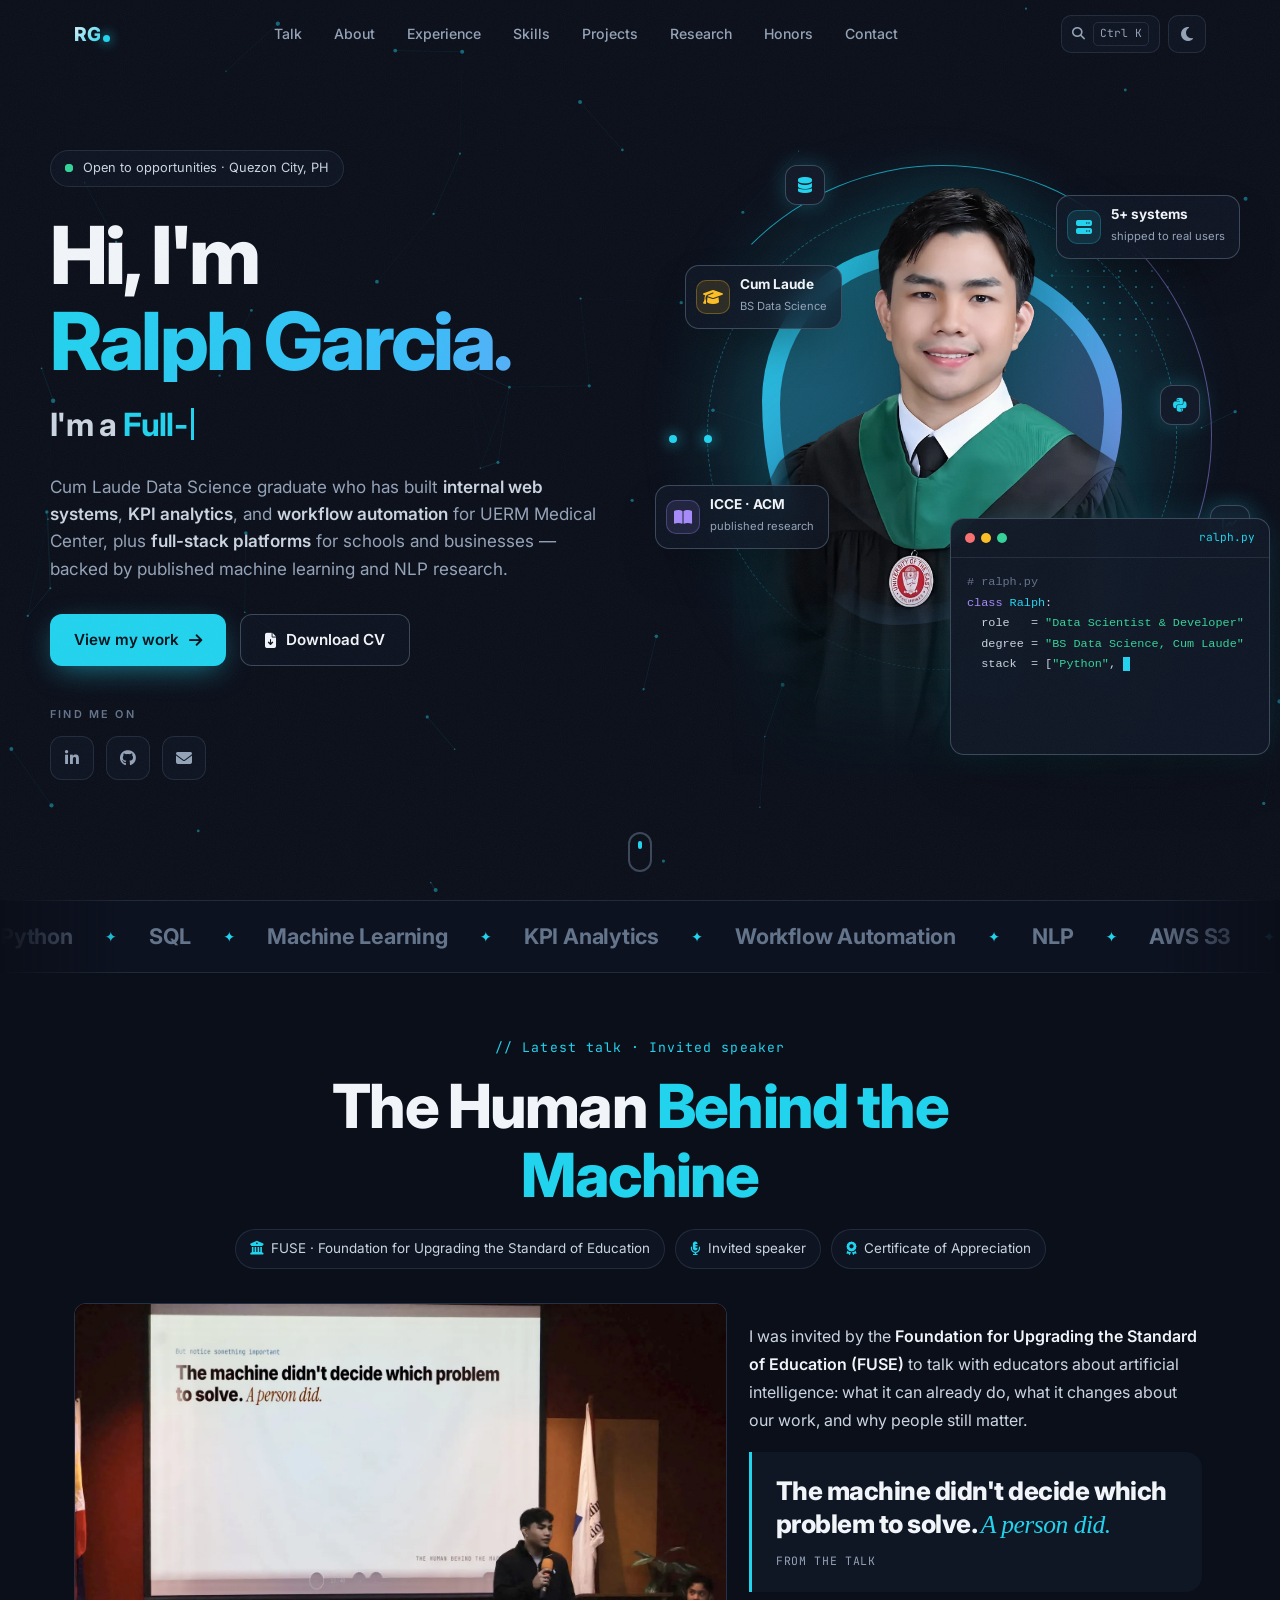
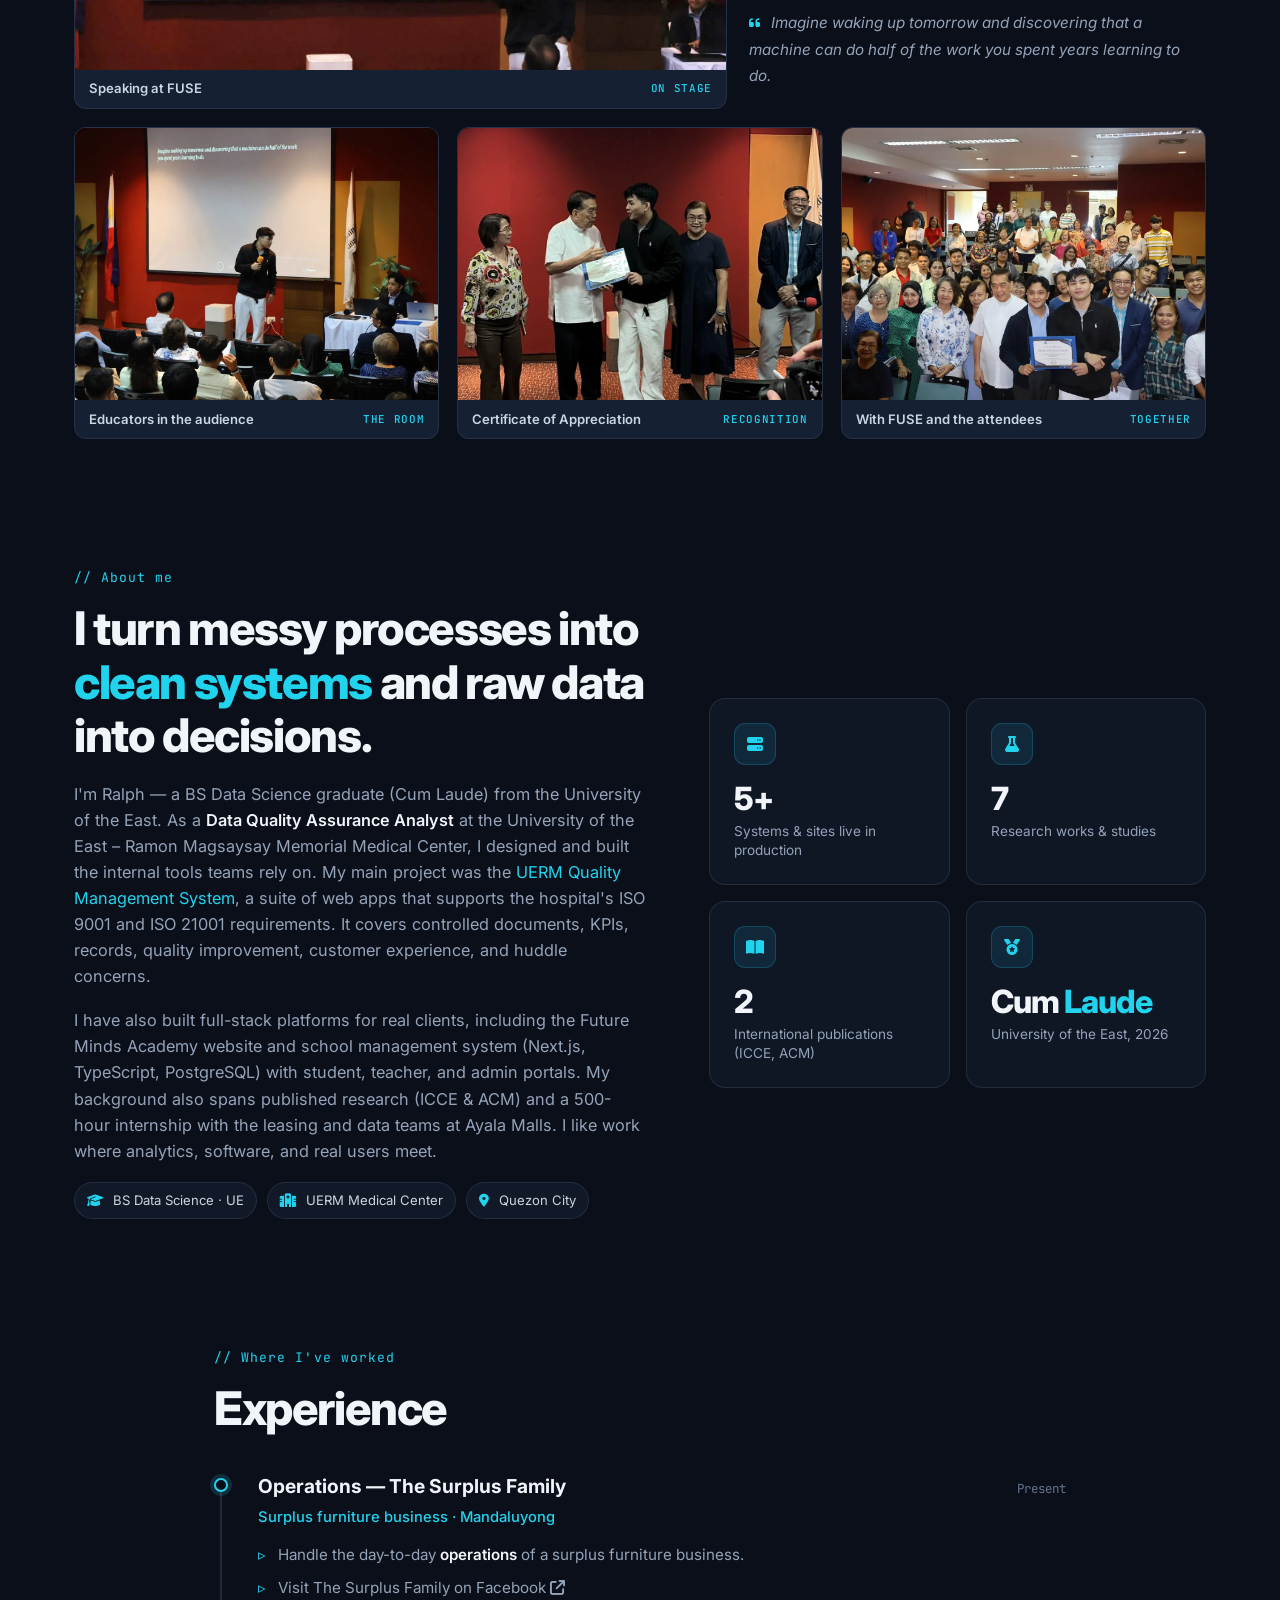
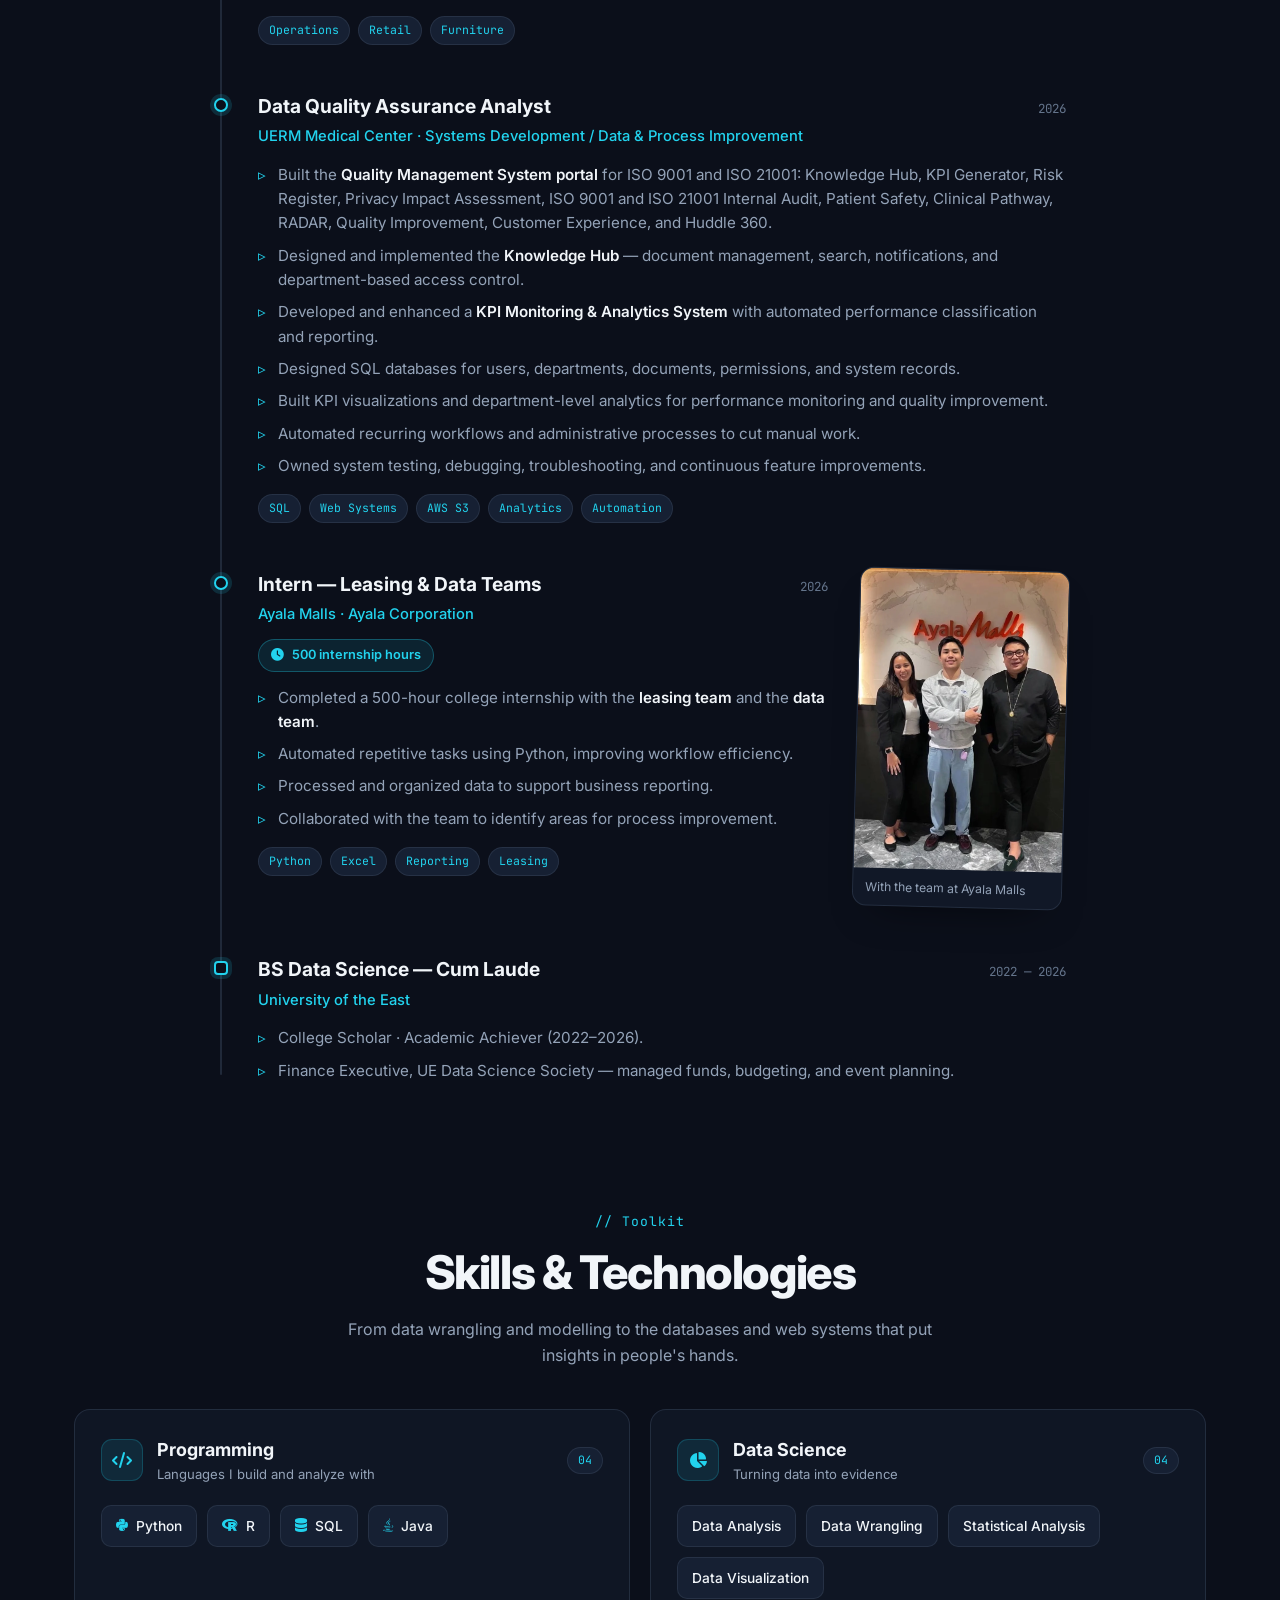
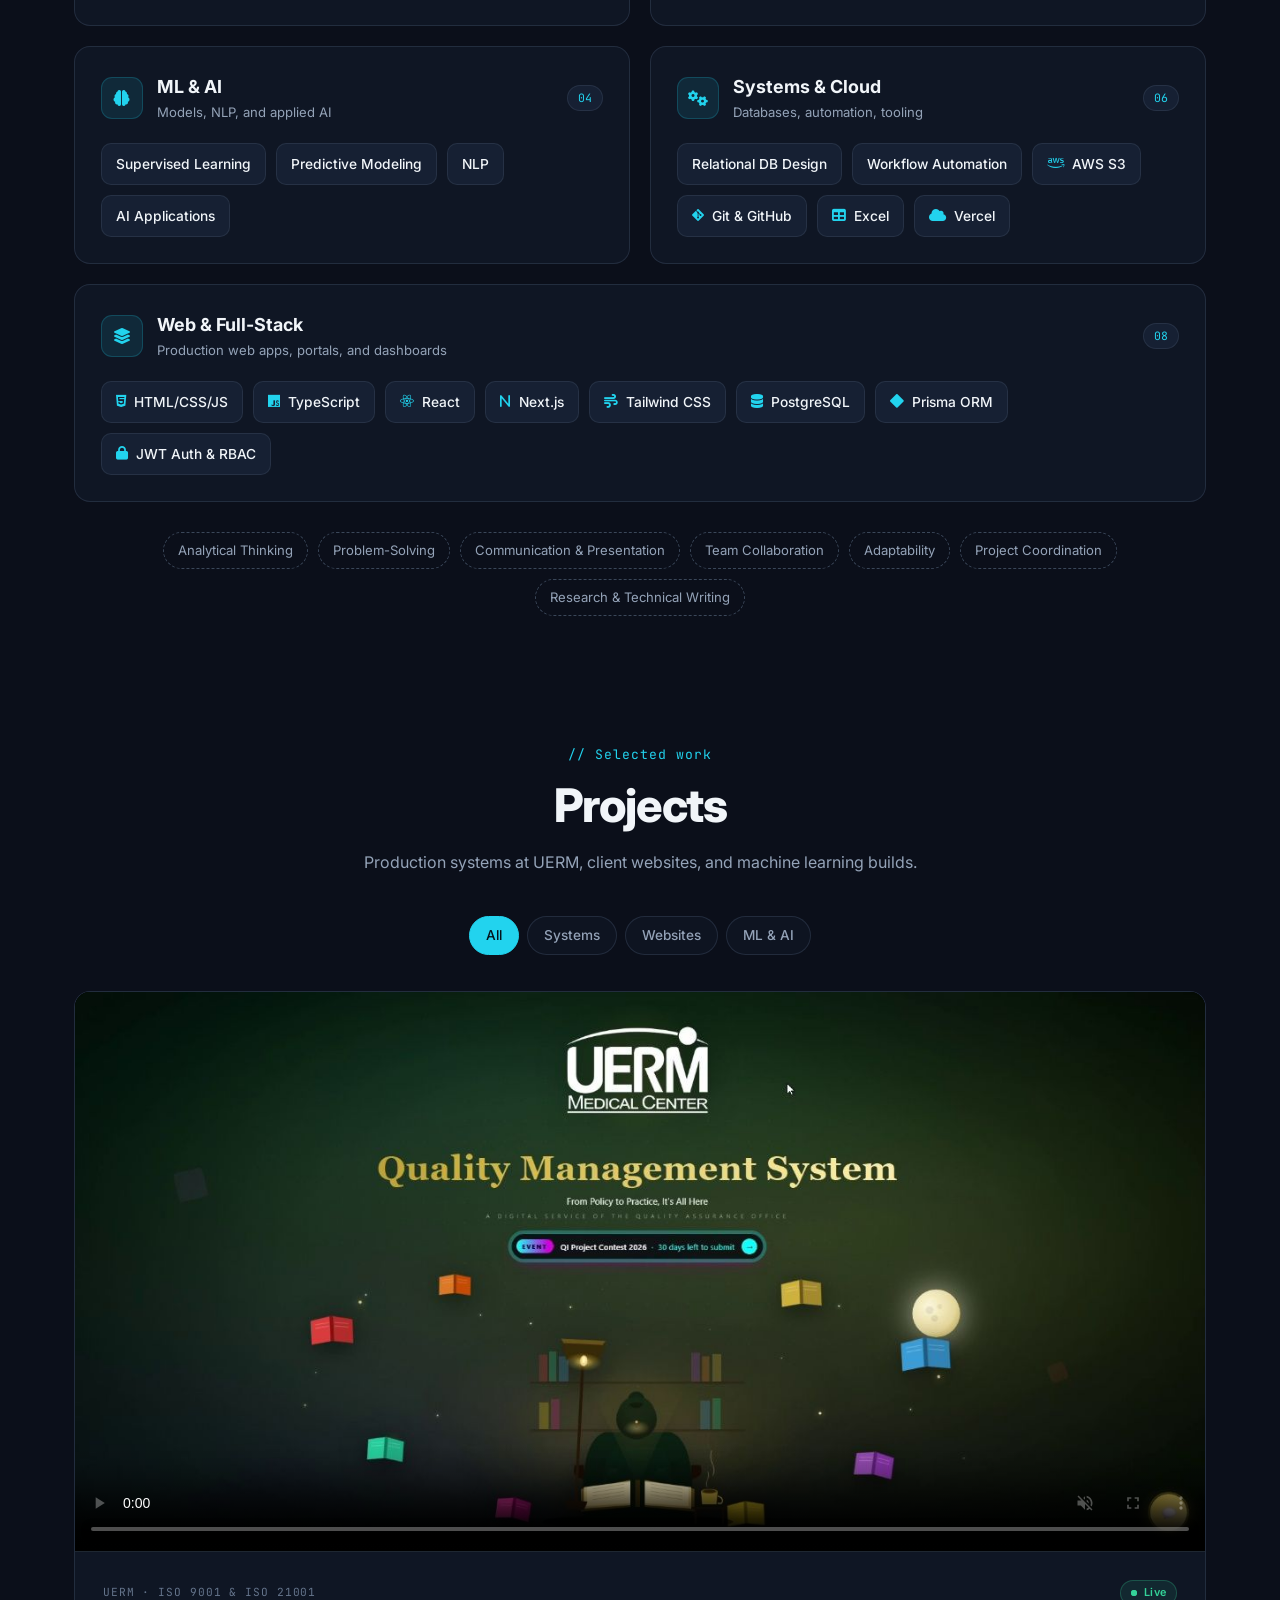
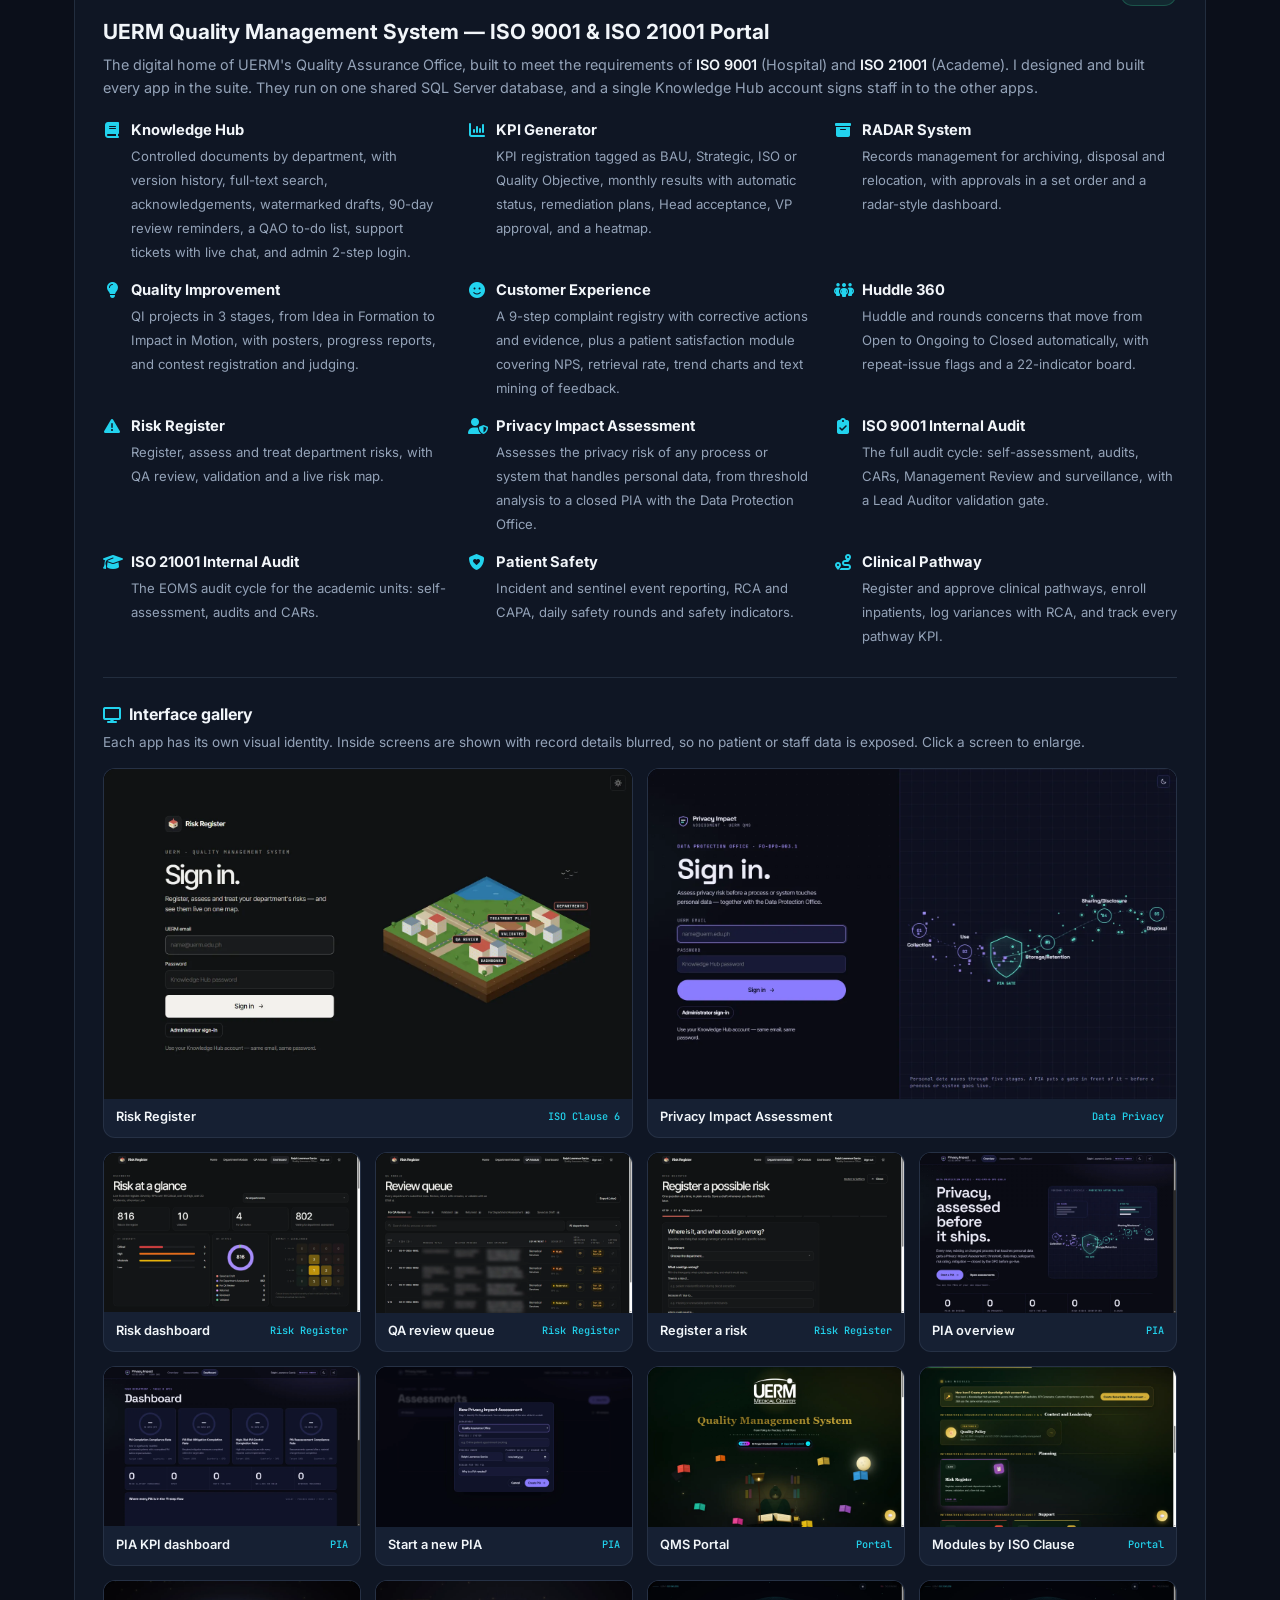
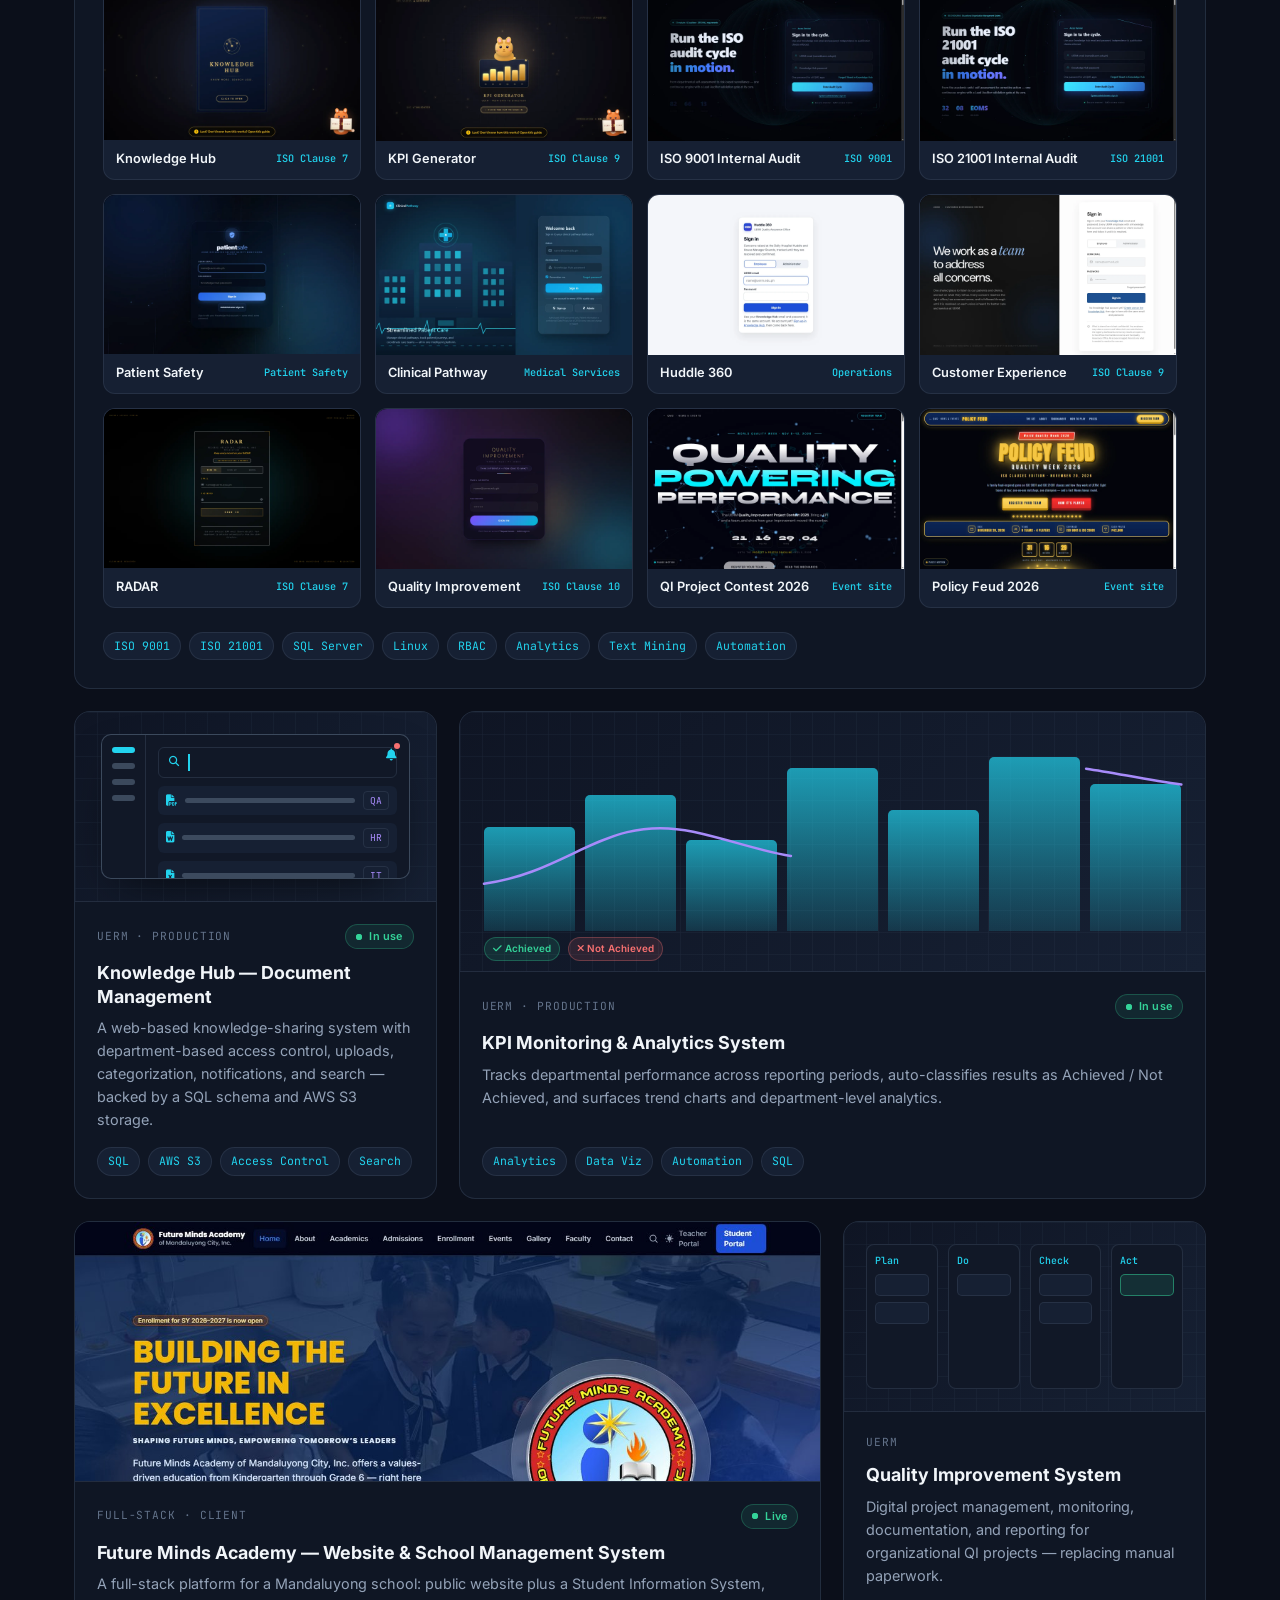
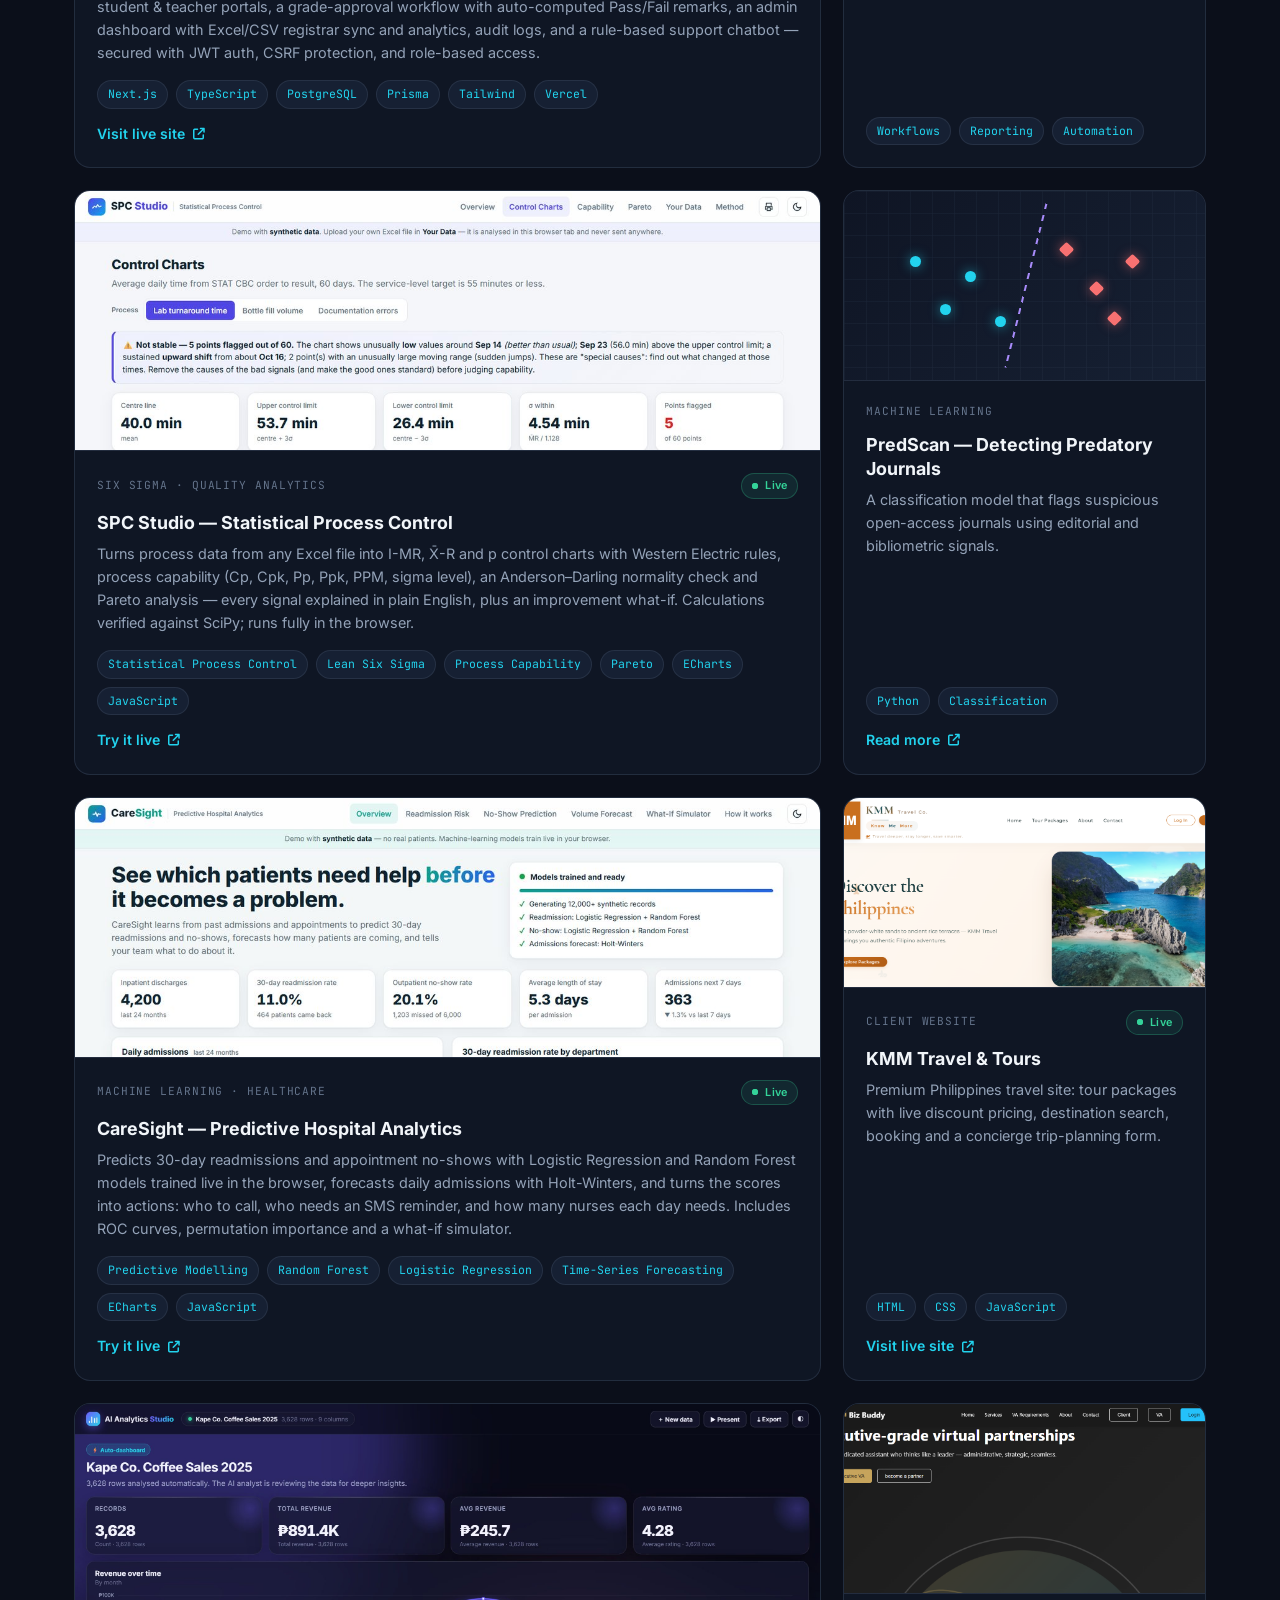
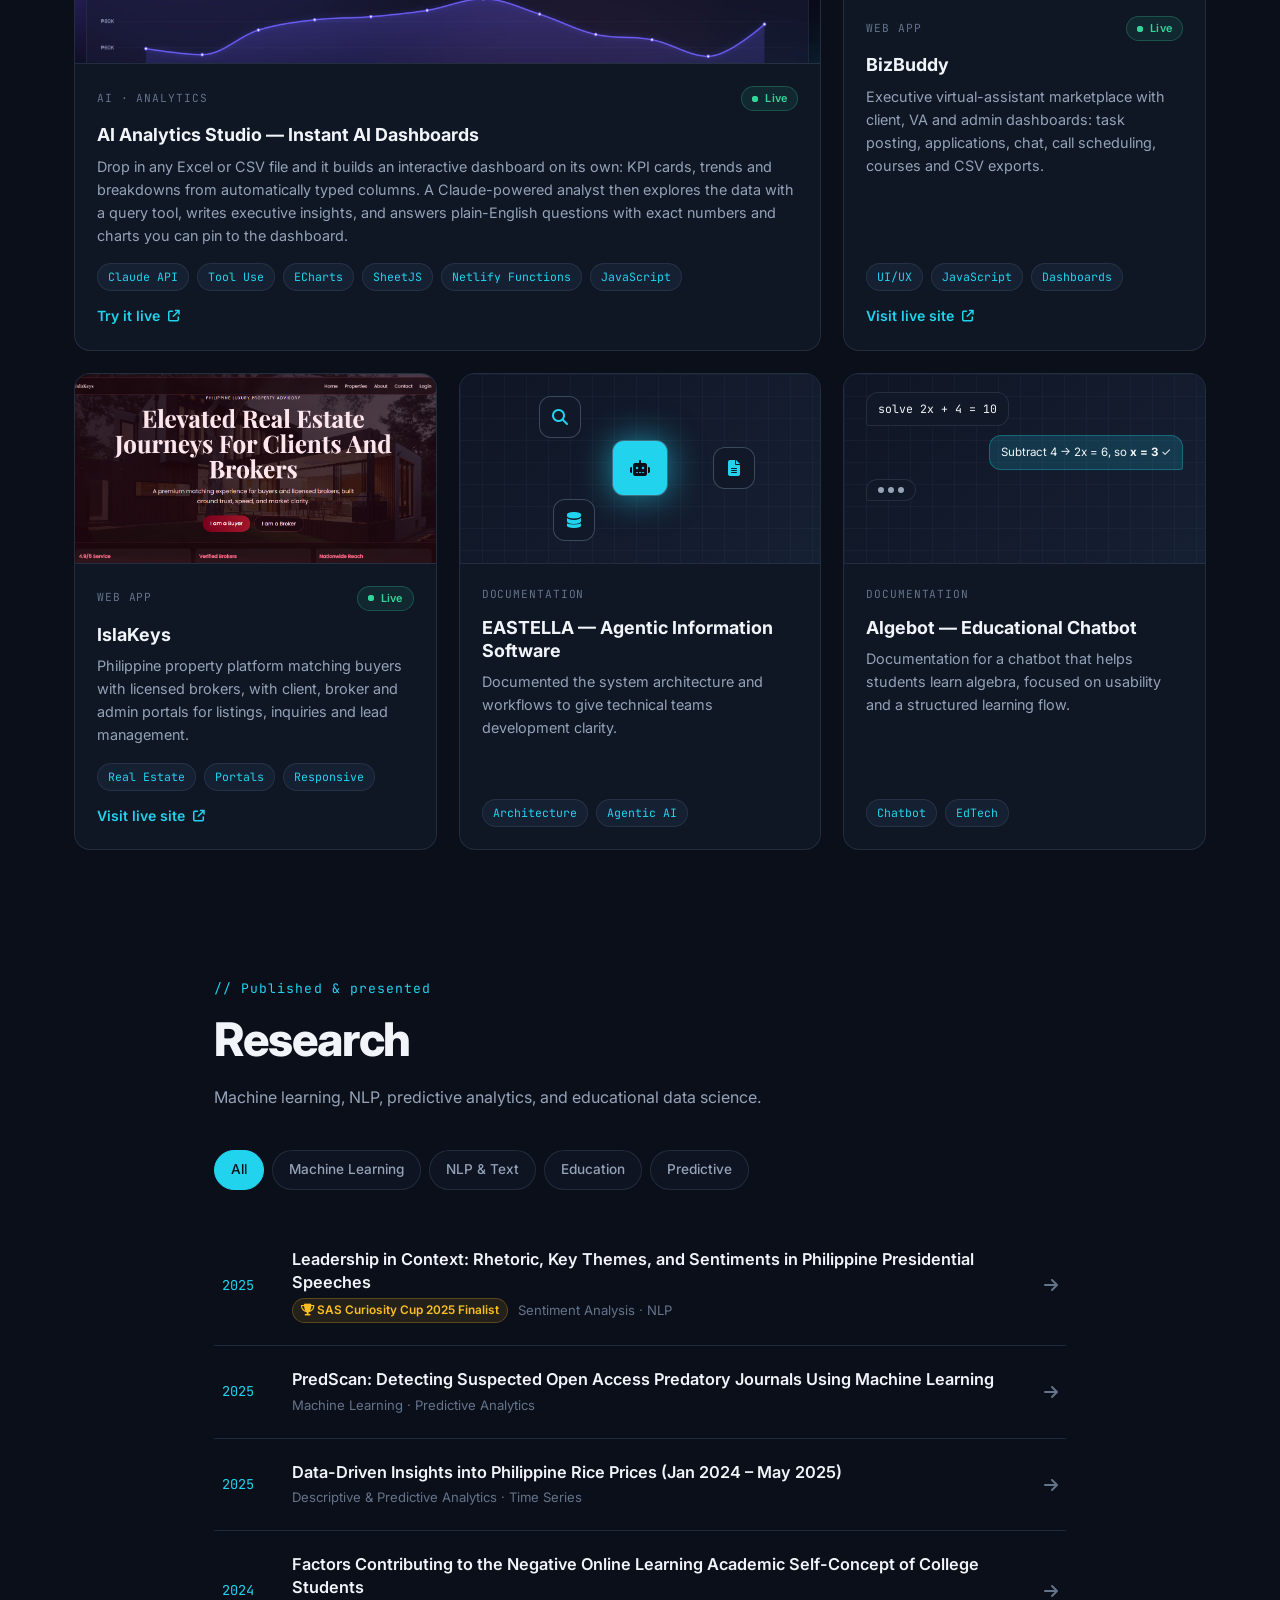
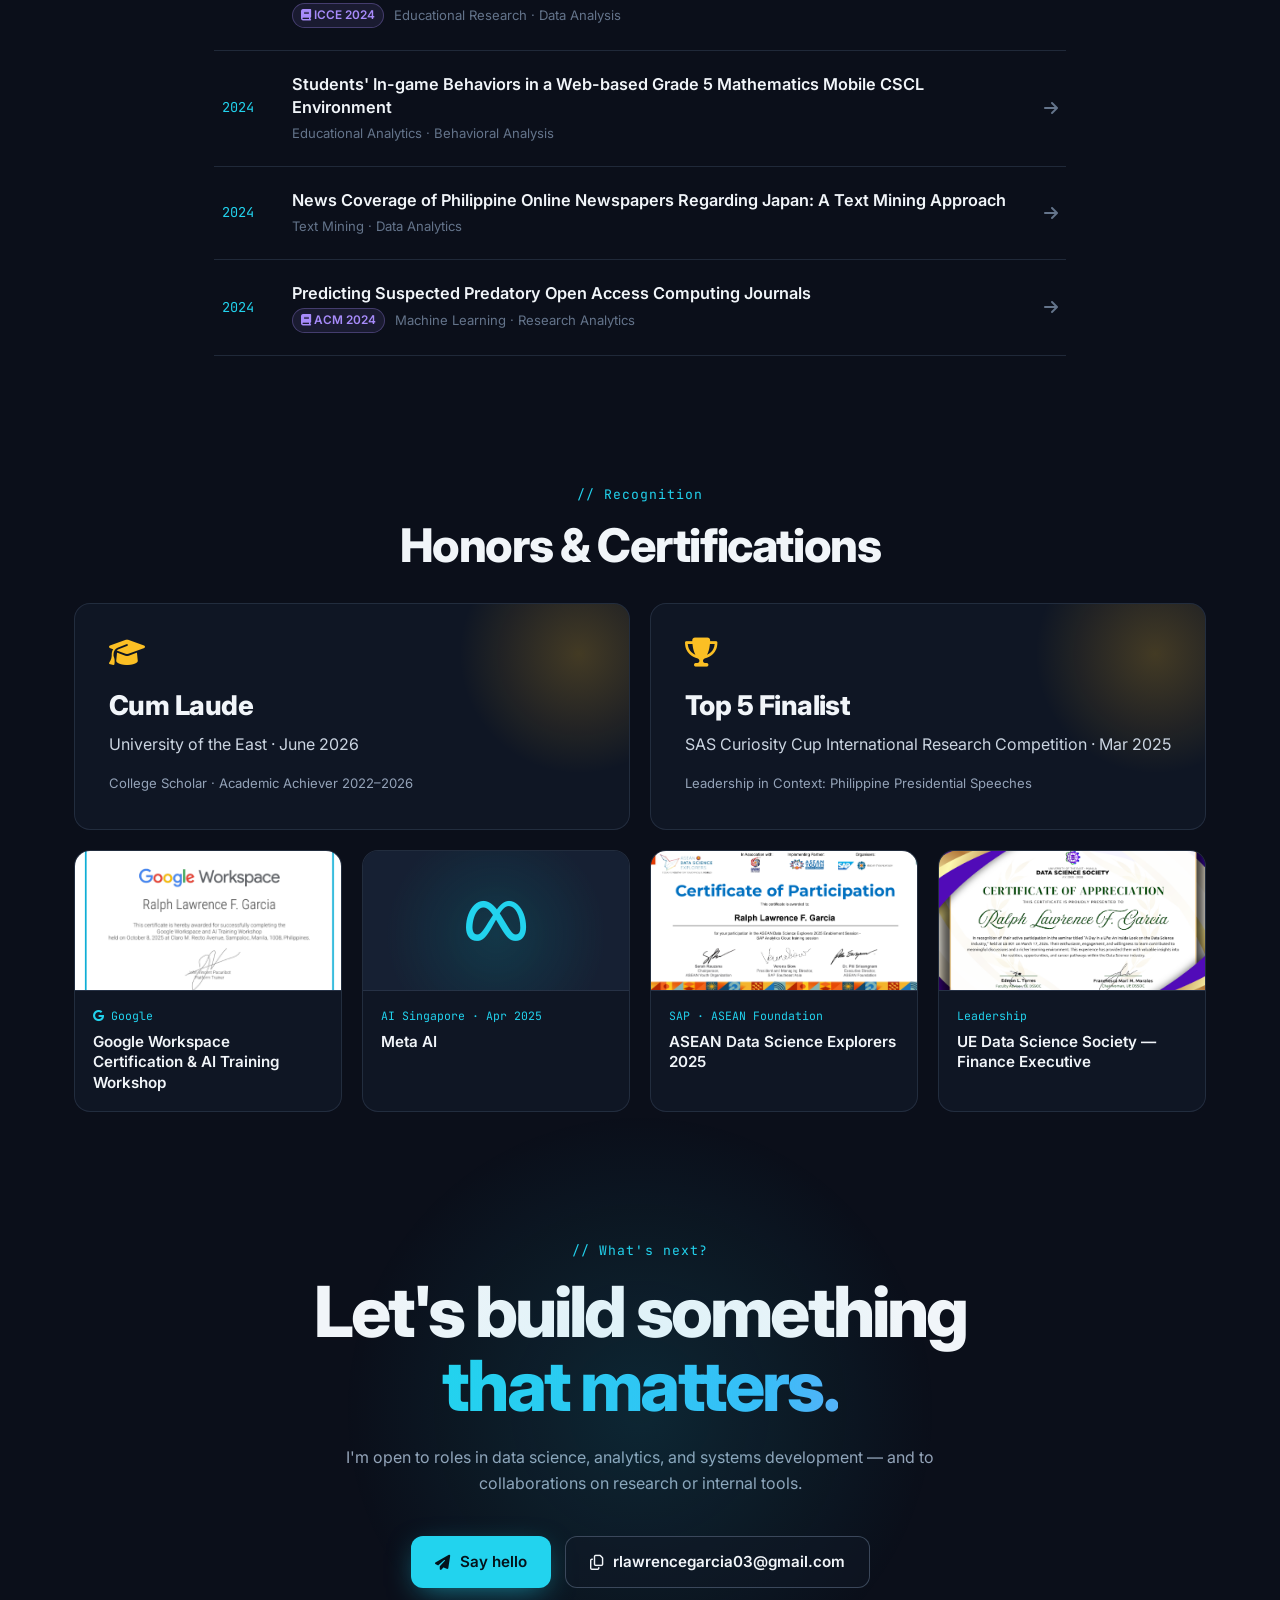
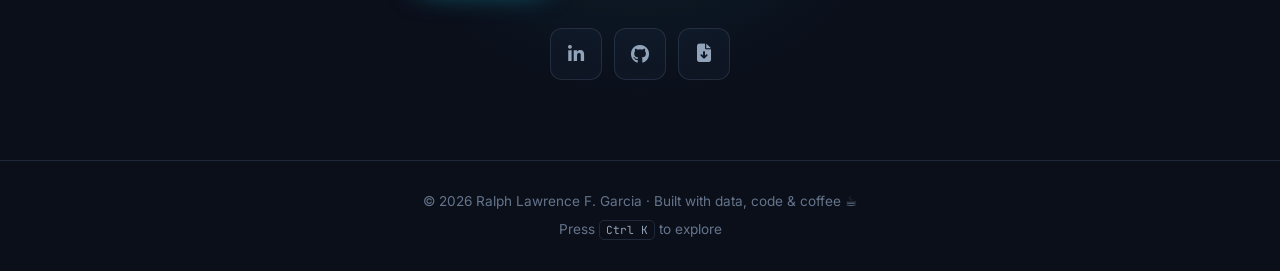
==== commit aacd373f: "Add The Surplus Family (surplus furniture, Mandaluyong) — operations role Co-Authored-By: Claude Opu" ====
--- a/index.html
+++ b/index.html
@@ -237,6 +237,20 @@
         <h2 class="section-title reveal">Experience</h2>
         <div class="timeline">
           <div class="timeline-line"><span class="timeline-fill" id="timelineFill"></span></div>
+
+          <article class="t-item reveal">
+            <span class="t-dot"></span>
+            <div class="t-head">
+              <h3>Operations — The Surplus Family</h3>
+              <span class="t-date">Present</span>
+            </div>
+            <p class="t-org">Surplus furniture business · Mandaluyong</p>
+            <ul class="t-list">
+              <li>Handle the day-to-day <strong>operations</strong> of a surplus furniture business.</li>
+              <li><a href="https://www.facebook.com/profile.php?id=61594690074236" target="_blank" rel="noopener">Visit The Surplus Family on Facebook <i class="fa-solid fa-arrow-up-right-from-square"></i></a></li>
+            </ul>
+            <div class="chip-row"><span>Operations</span><span>Retail</span><span>Furniture</span></div>
+          </article>
 
           <article class="t-item reveal">
             <span class="t-dot"></span>
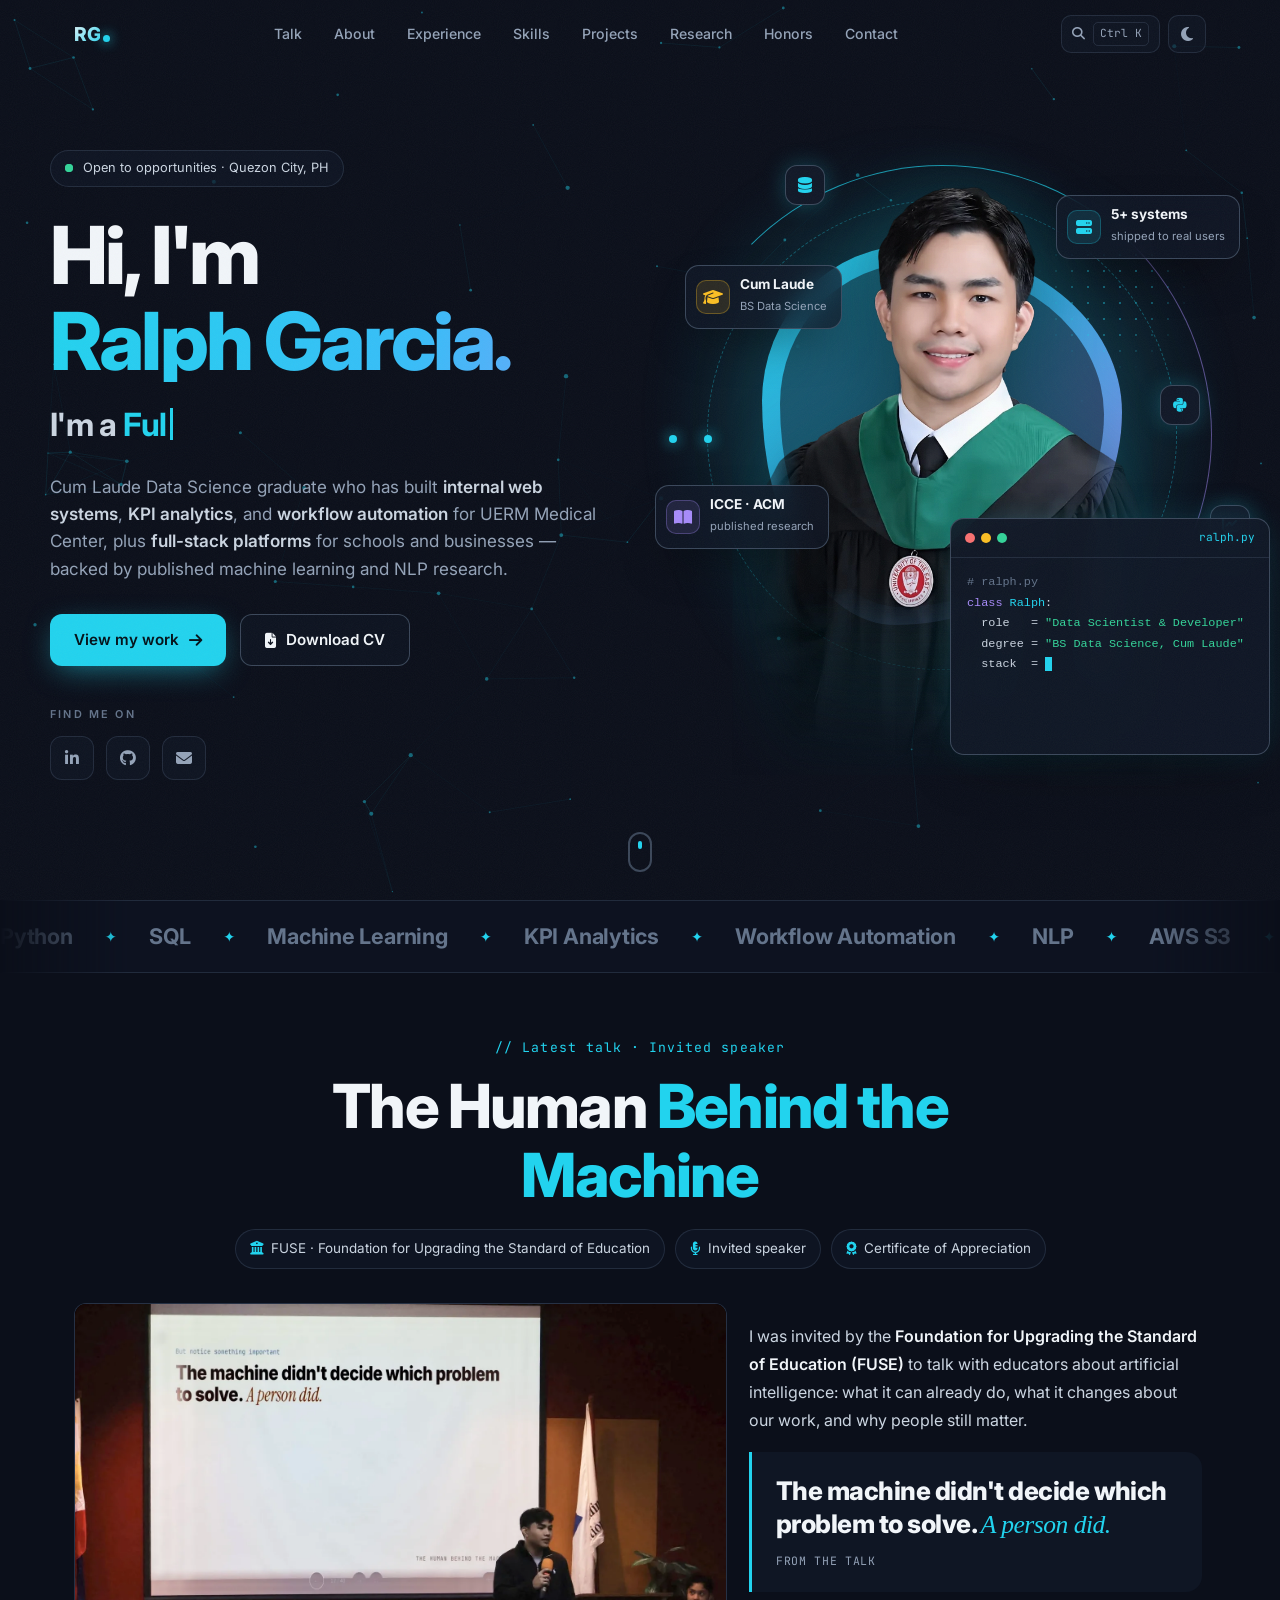
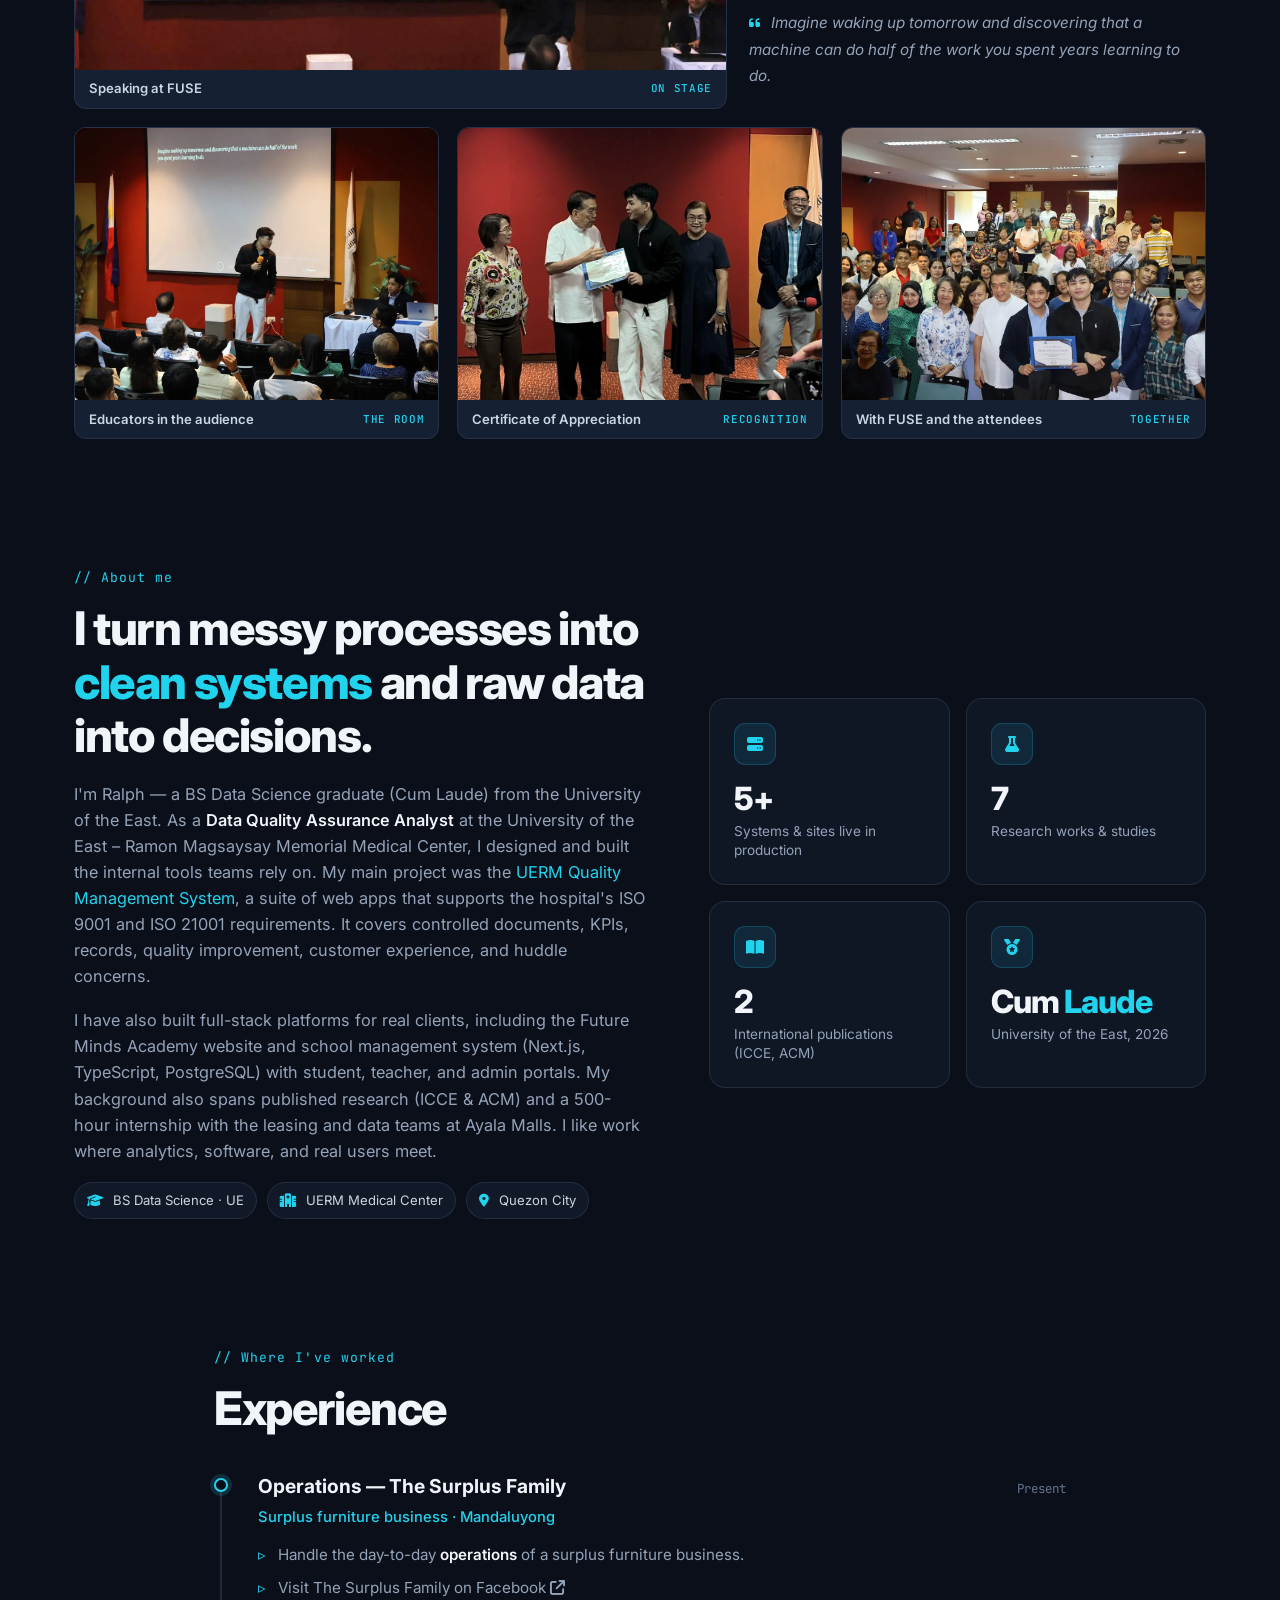
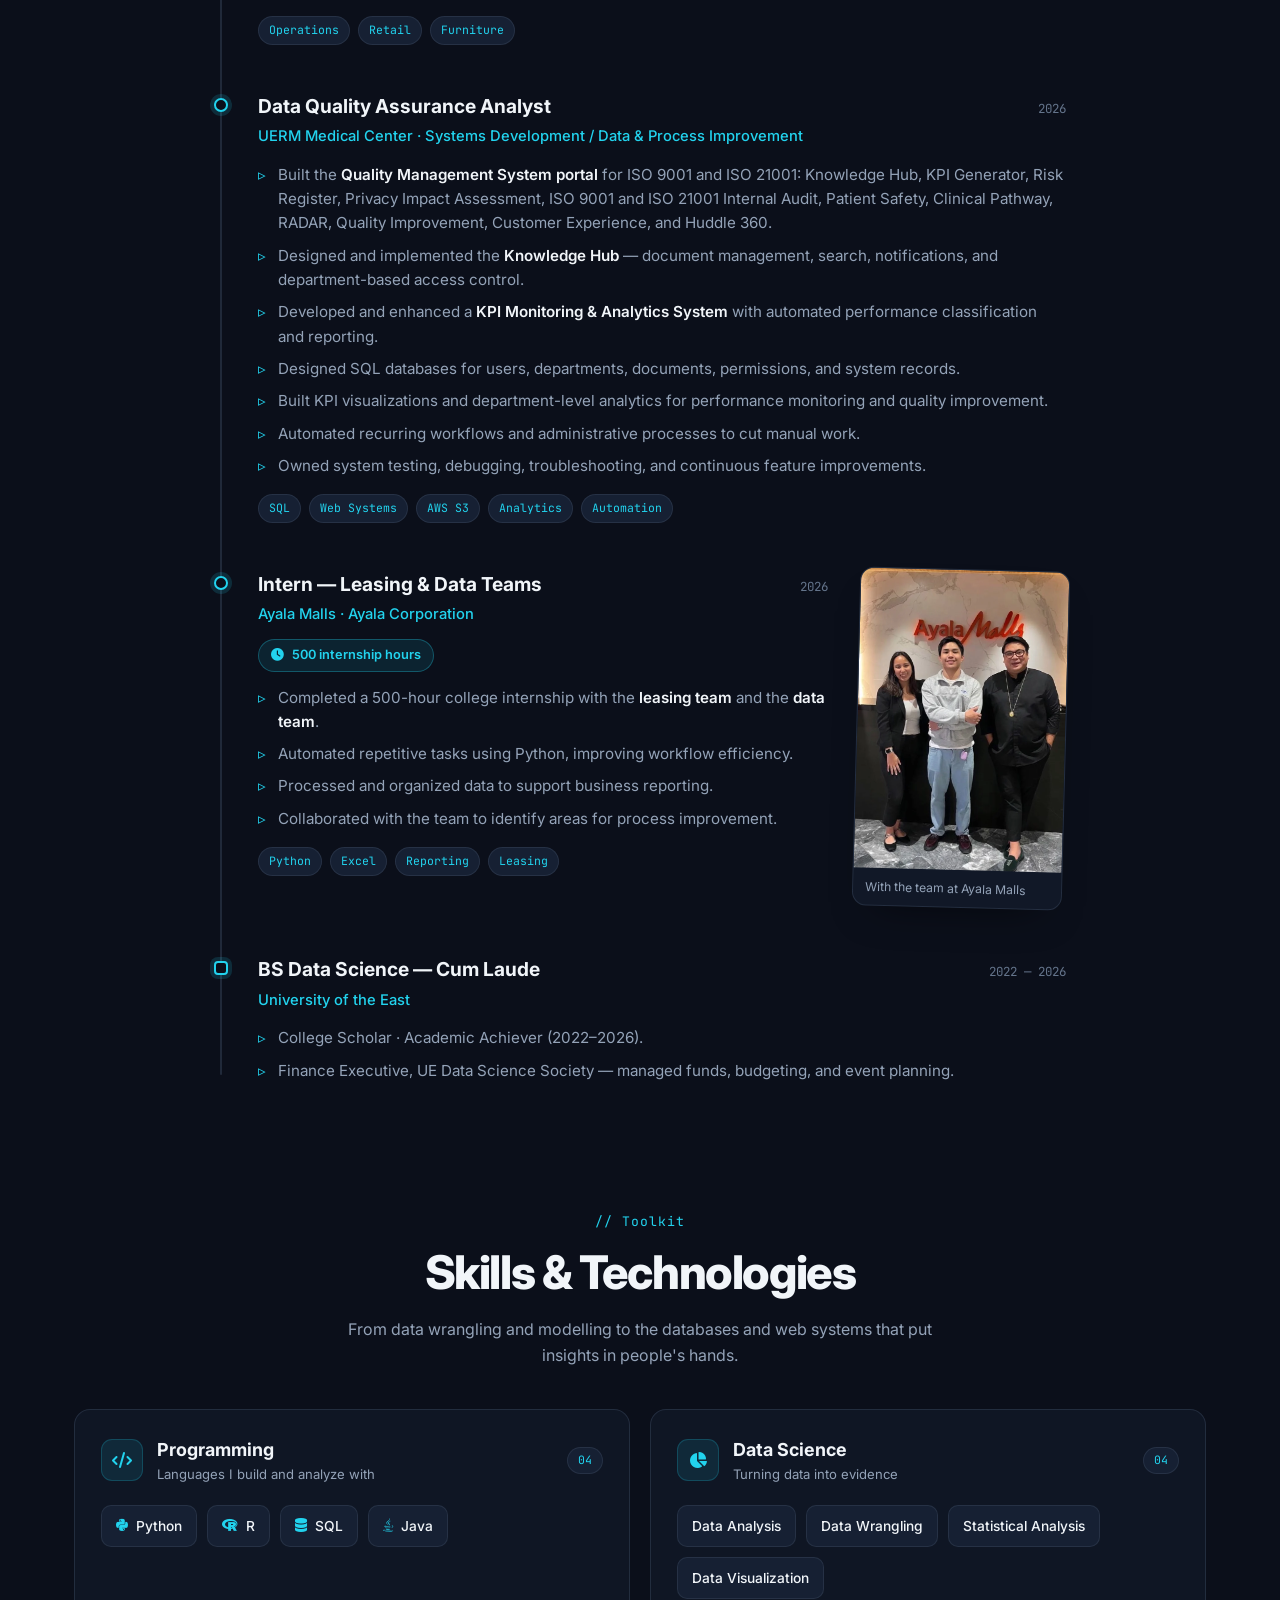
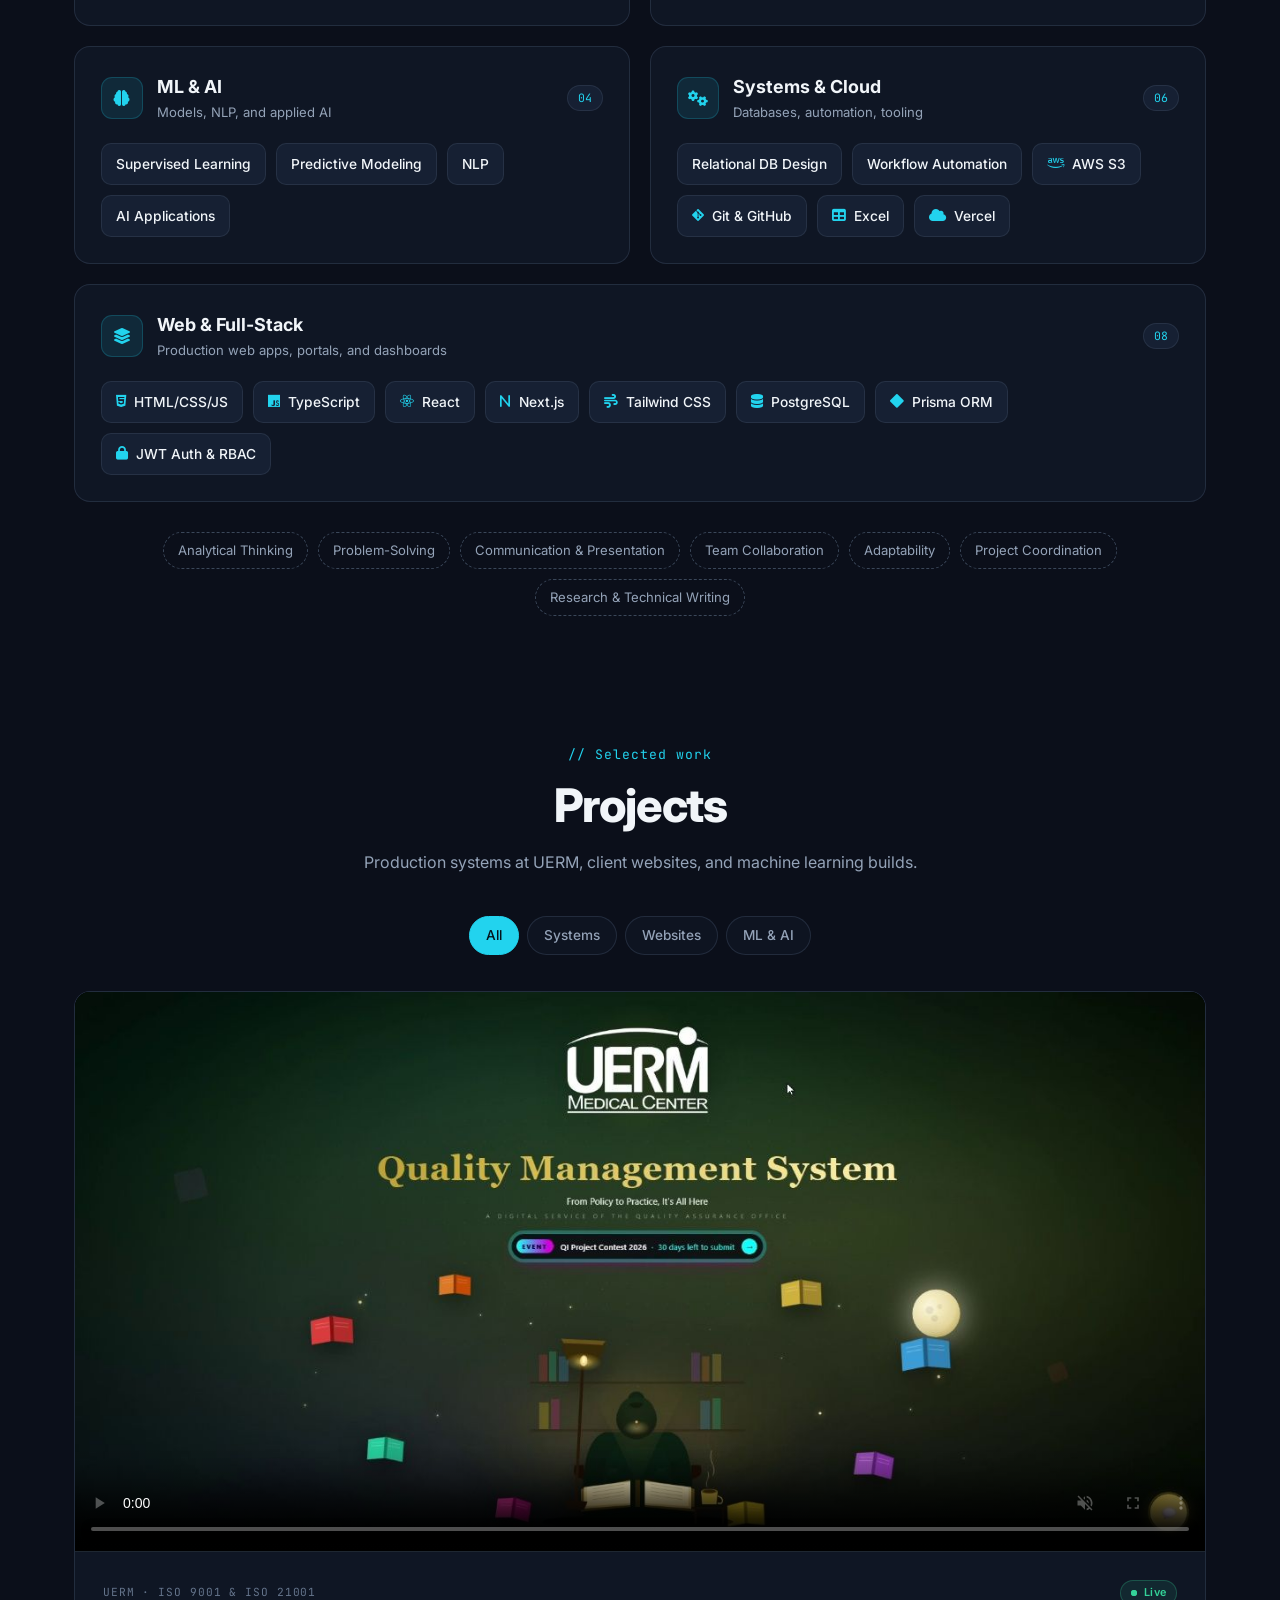
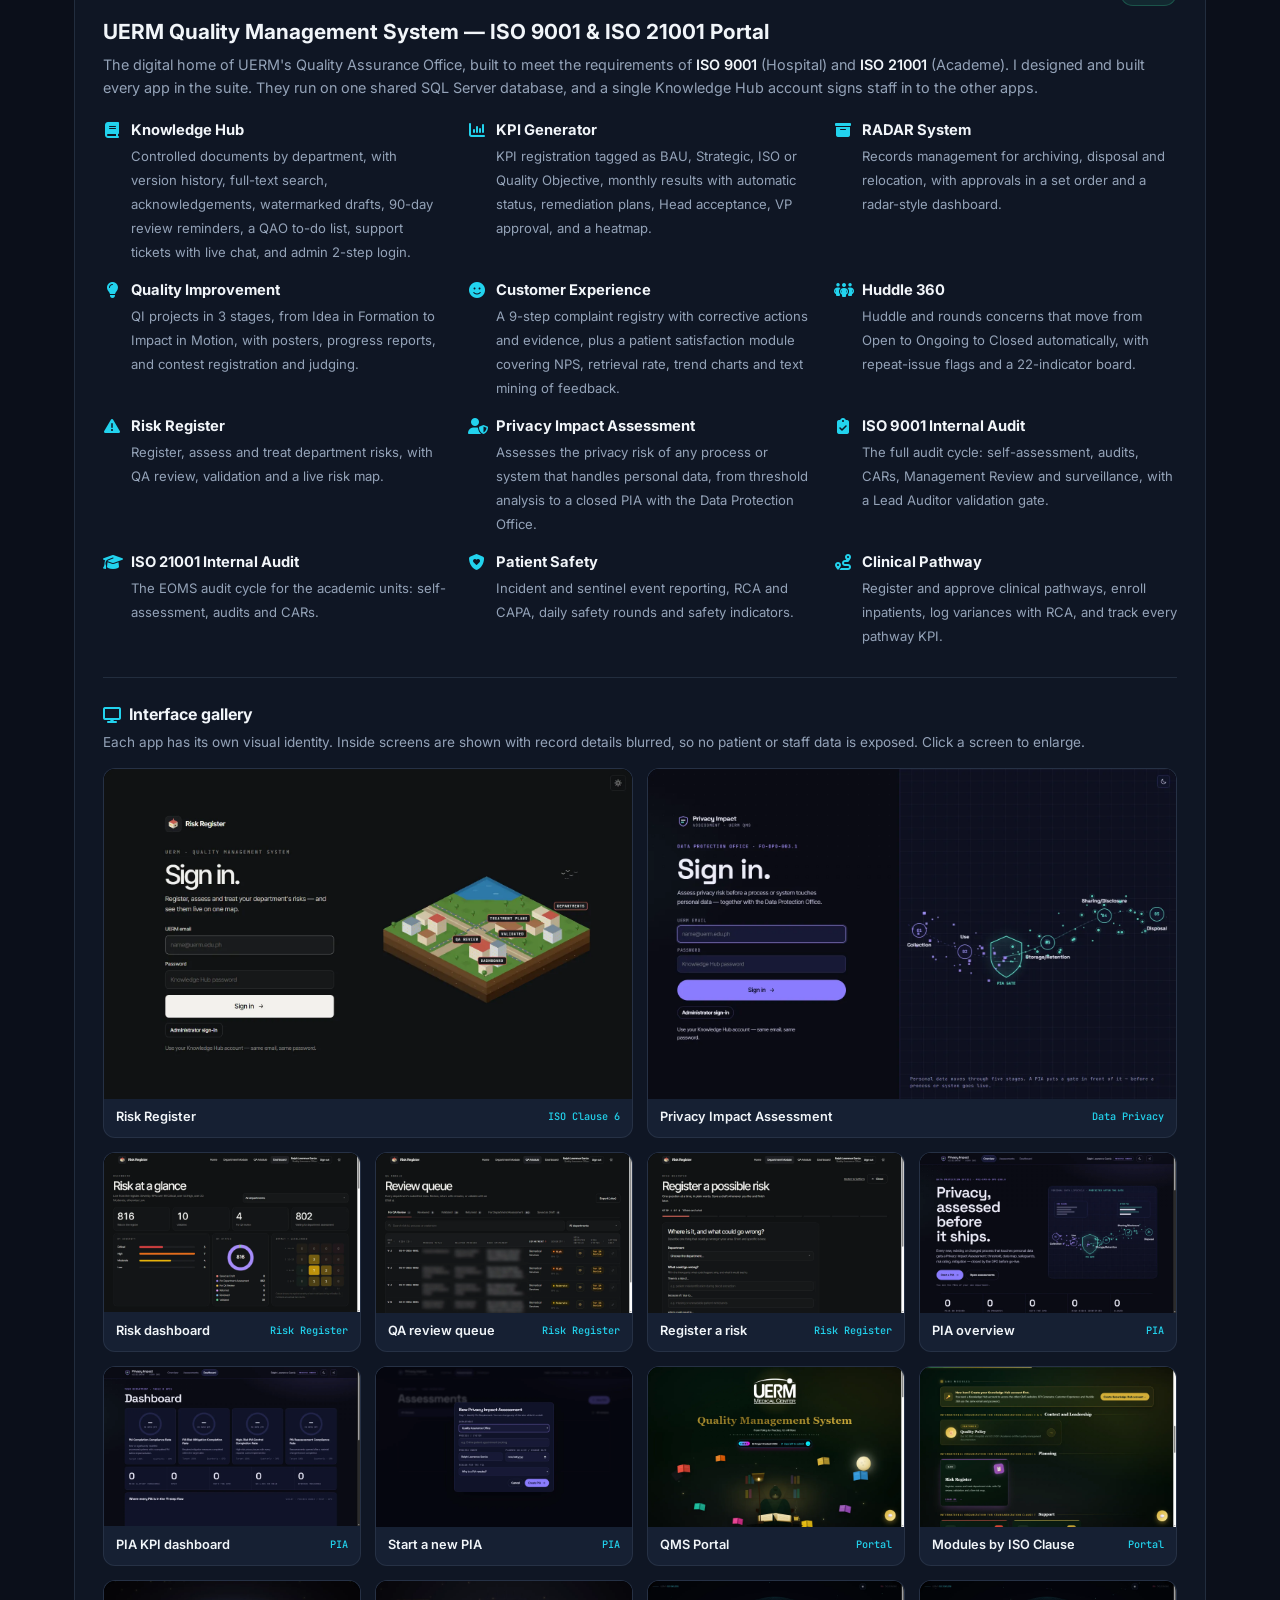
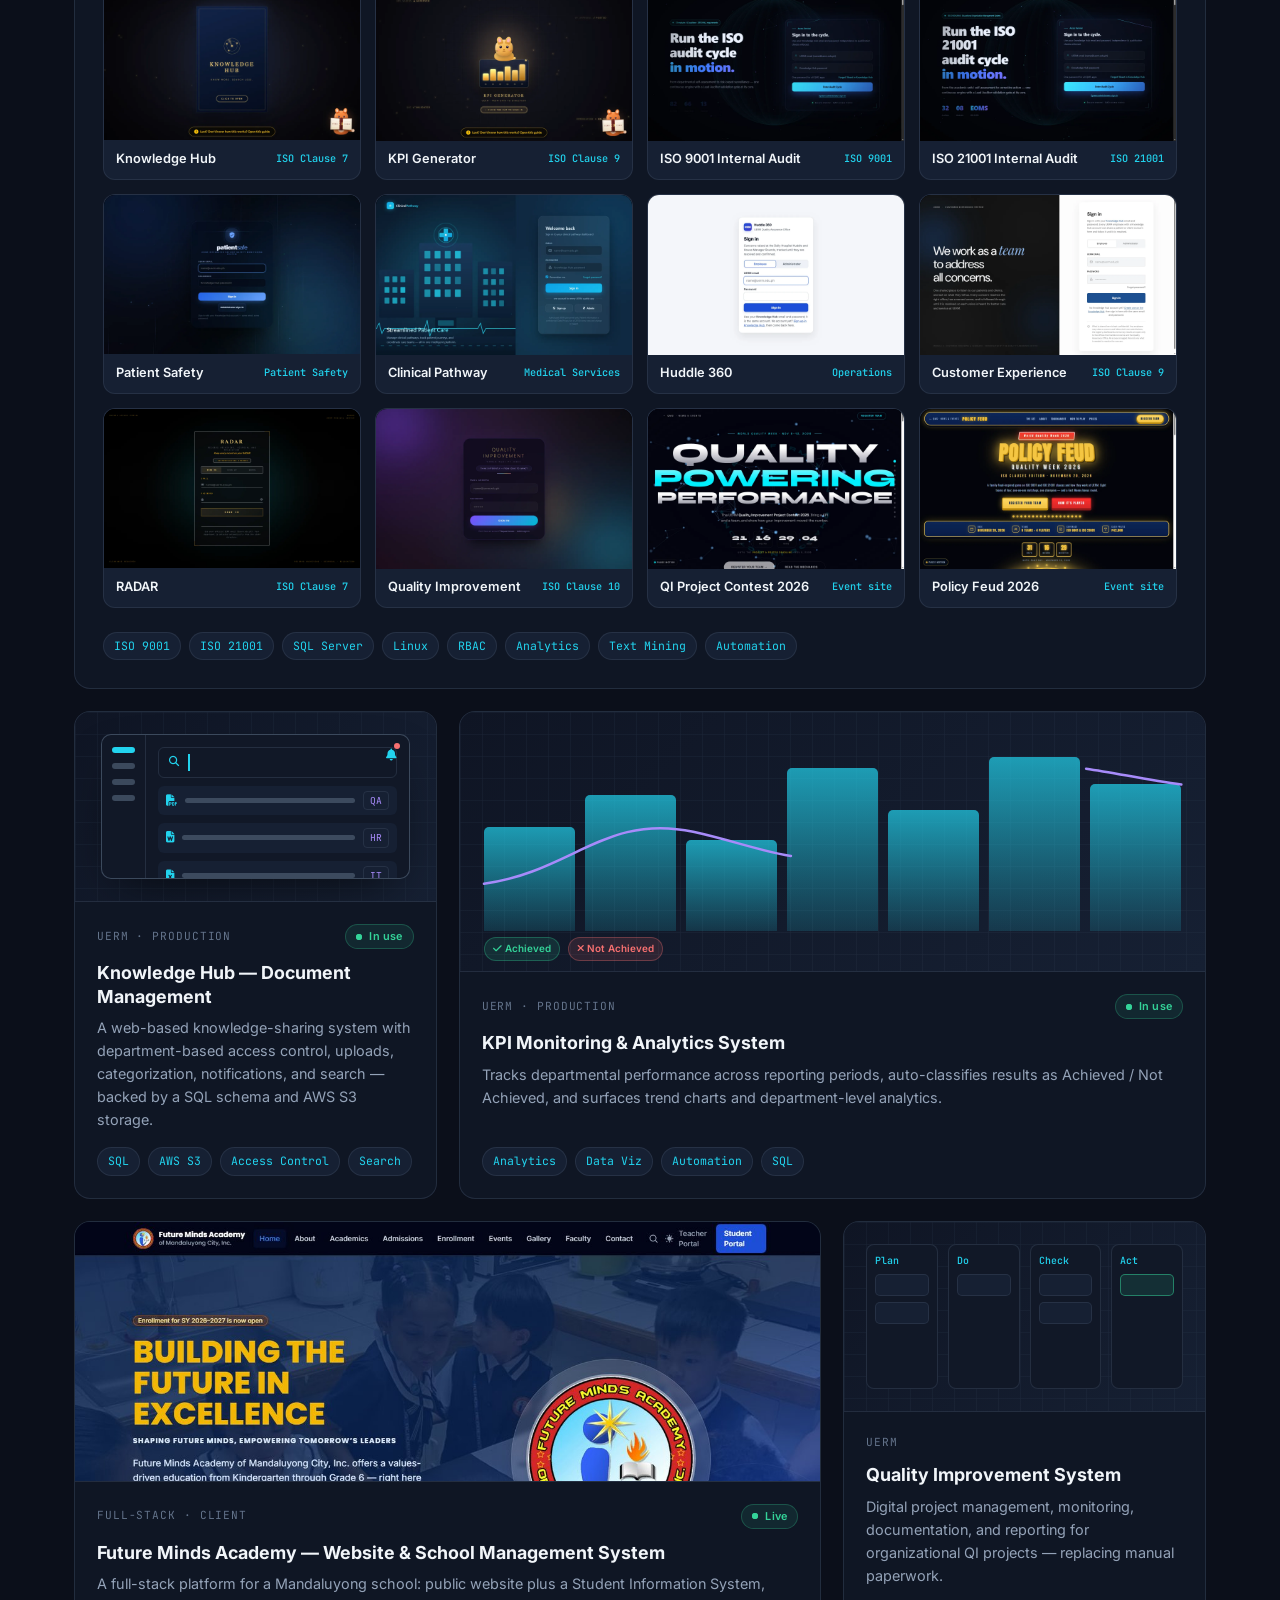
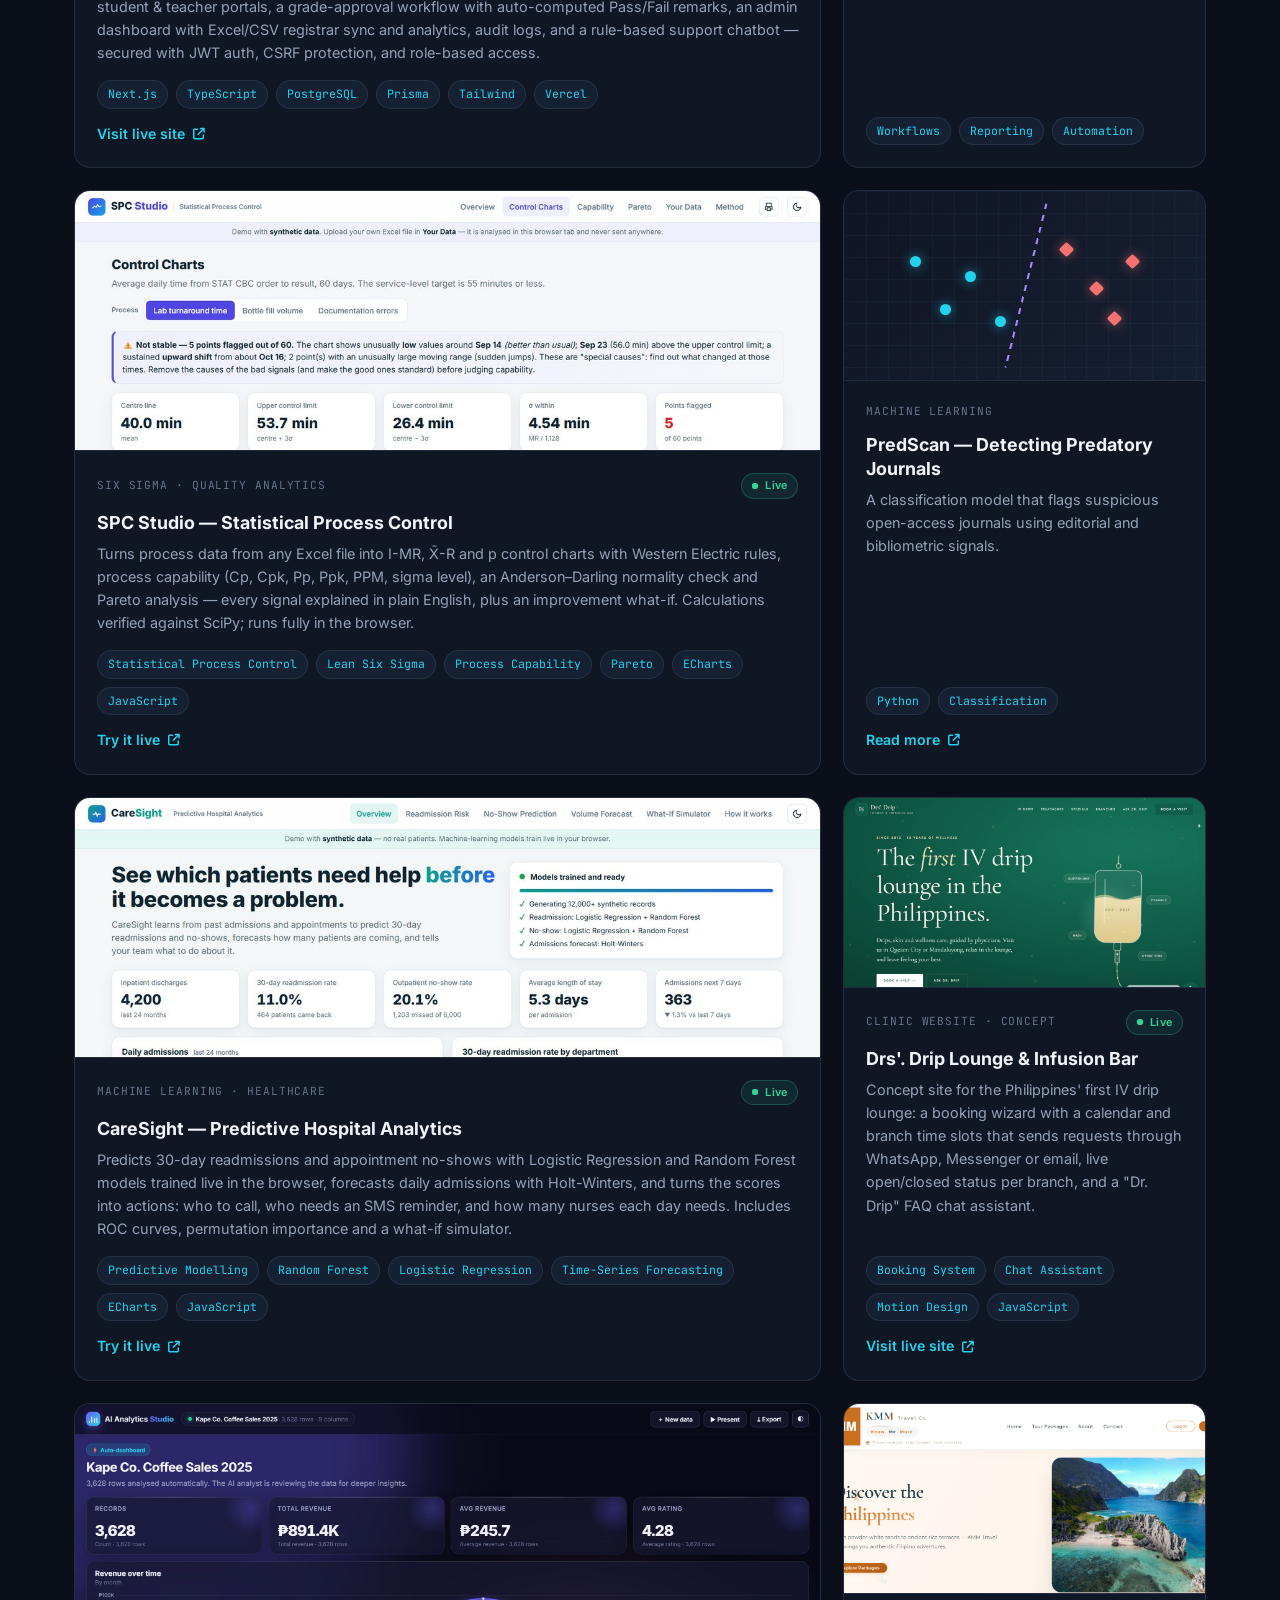
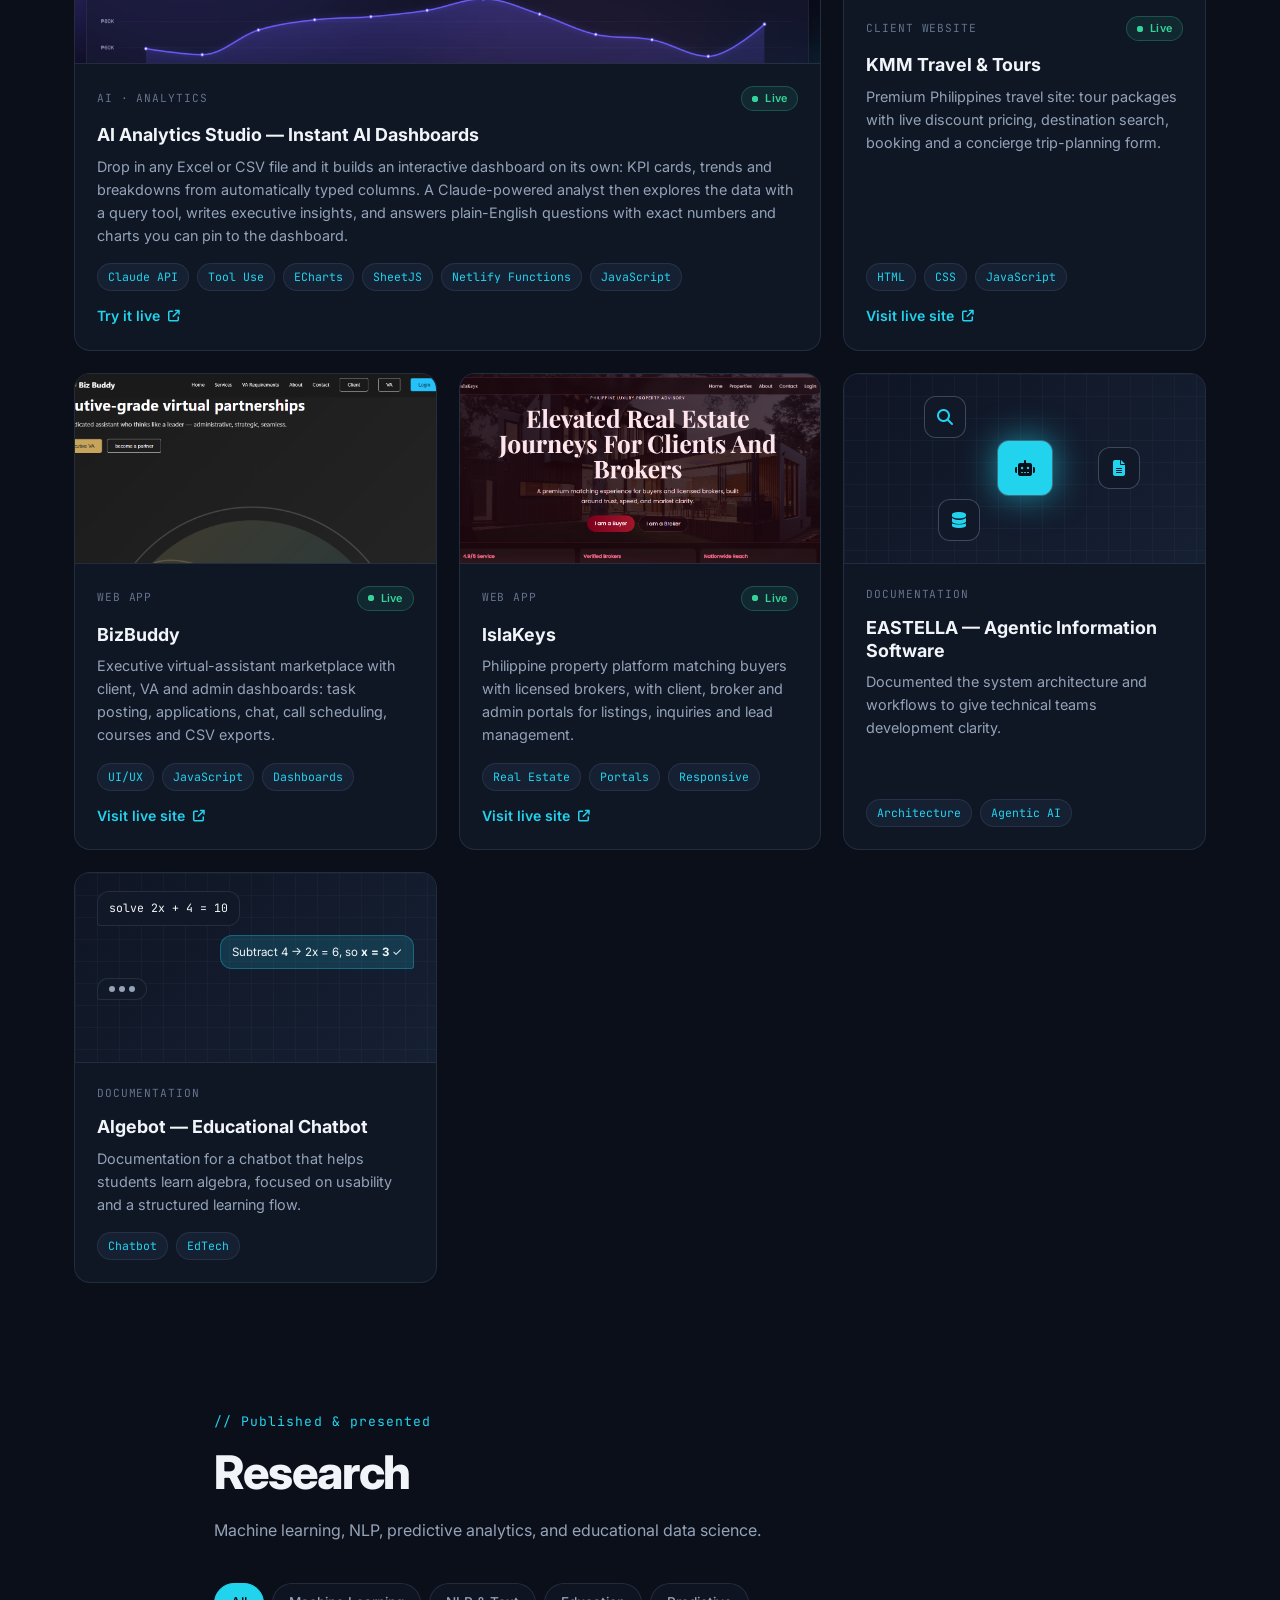
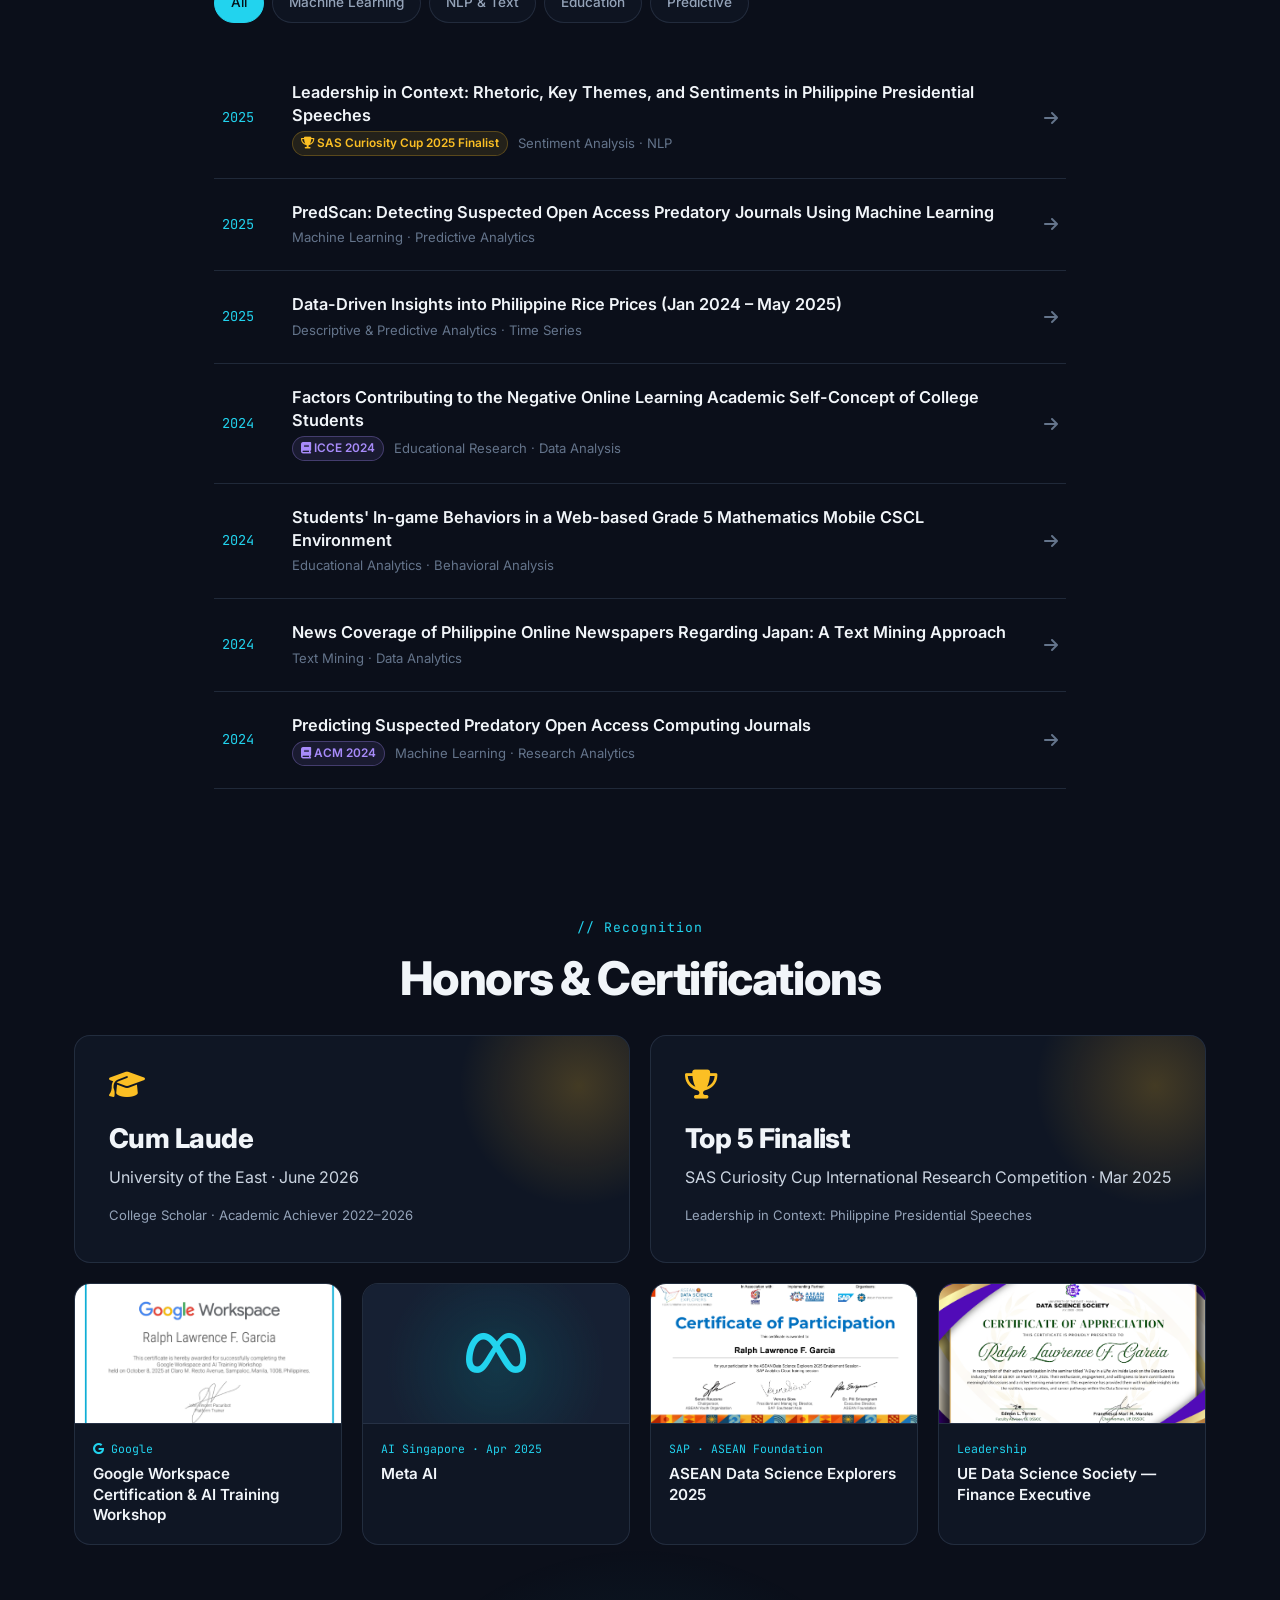
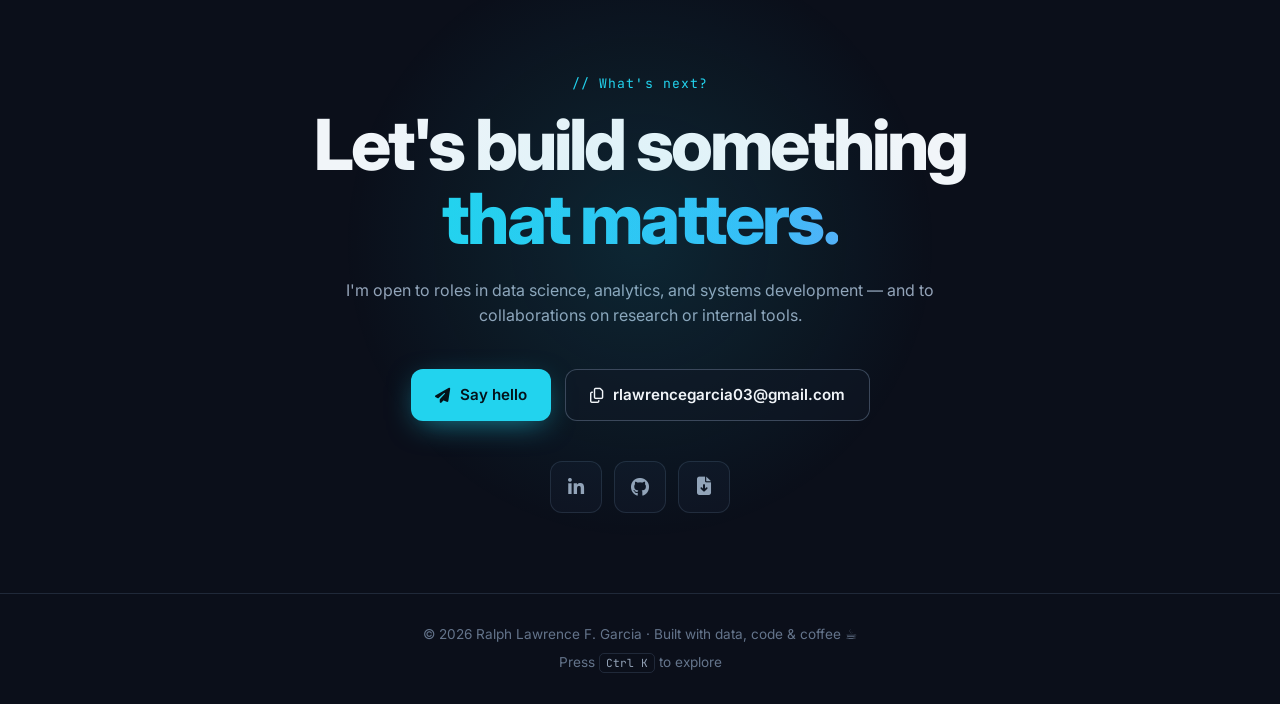
==== commit 9399cb03: "Add Drs'. Drip clinic concept project Co-Authored-By: Claude Opus 5.5 <noreply@anthropic.com>" ====
--- a/index.html
+++ b/index.html
@@ -651,6 +651,18 @@
             </div>
           </article>
 
+          <!-- Drs'. Drip -->
+          <article class="p-card reveal tilt" data-cat="web">
+            <div class="p-visual img"><img src="drsdrip_homepage.jpg" alt="Drs'. Drip Lounge website screenshot" loading="lazy"></div>
+            <div class="p-body">
+              <div class="p-meta"><span class="p-tag">Clinic Website · Concept</span><span class="badge-live"><span class="pulse-dot"></span>Live</span></div>
+              <h3>Drs'. Drip Lounge &amp; Infusion Bar</h3>
+              <p>Concept site for the Philippines' first IV drip lounge: a booking wizard with a calendar and branch time slots that sends requests through WhatsApp, Messenger or email, live open/closed status per branch, and a "Dr. Drip" FAQ chat assistant.</p>
+              <div class="chip-row"><span>Booking System</span><span>Chat Assistant</span><span>Motion Design</span><span>JavaScript</span></div>
+              <a href="https://garciaralphlawrence-svg.github.io/DrsDrip-Demo/" class="p-link" target="_blank" rel="noopener">Visit live site <i class="fa-solid fa-arrow-up-right-from-square"></i></a>
+            </div>
+          </article>
+
           <!-- KMM -->
           <article class="p-card reveal tilt" data-cat="web">
             <div class="p-visual img"><img src="kmm%20homepage.png" alt="KMM travel website screenshot" loading="lazy"></div>
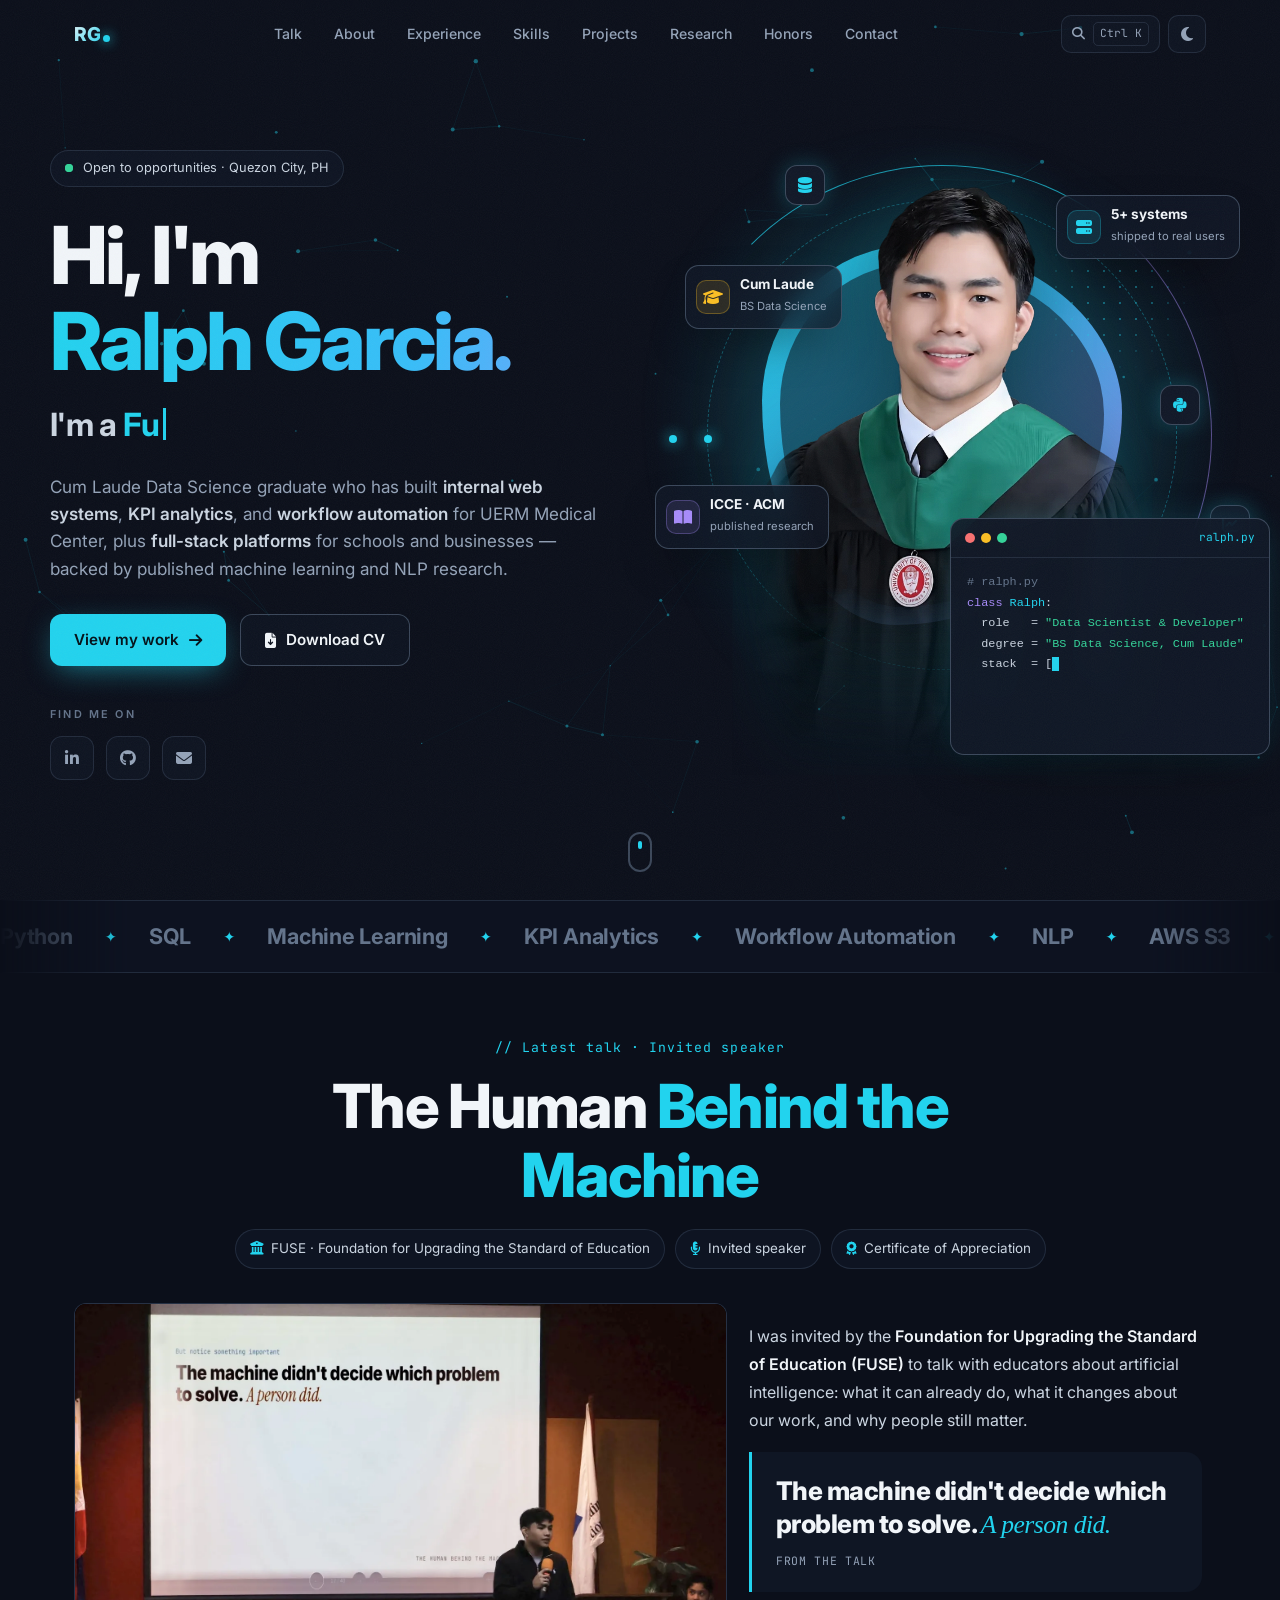
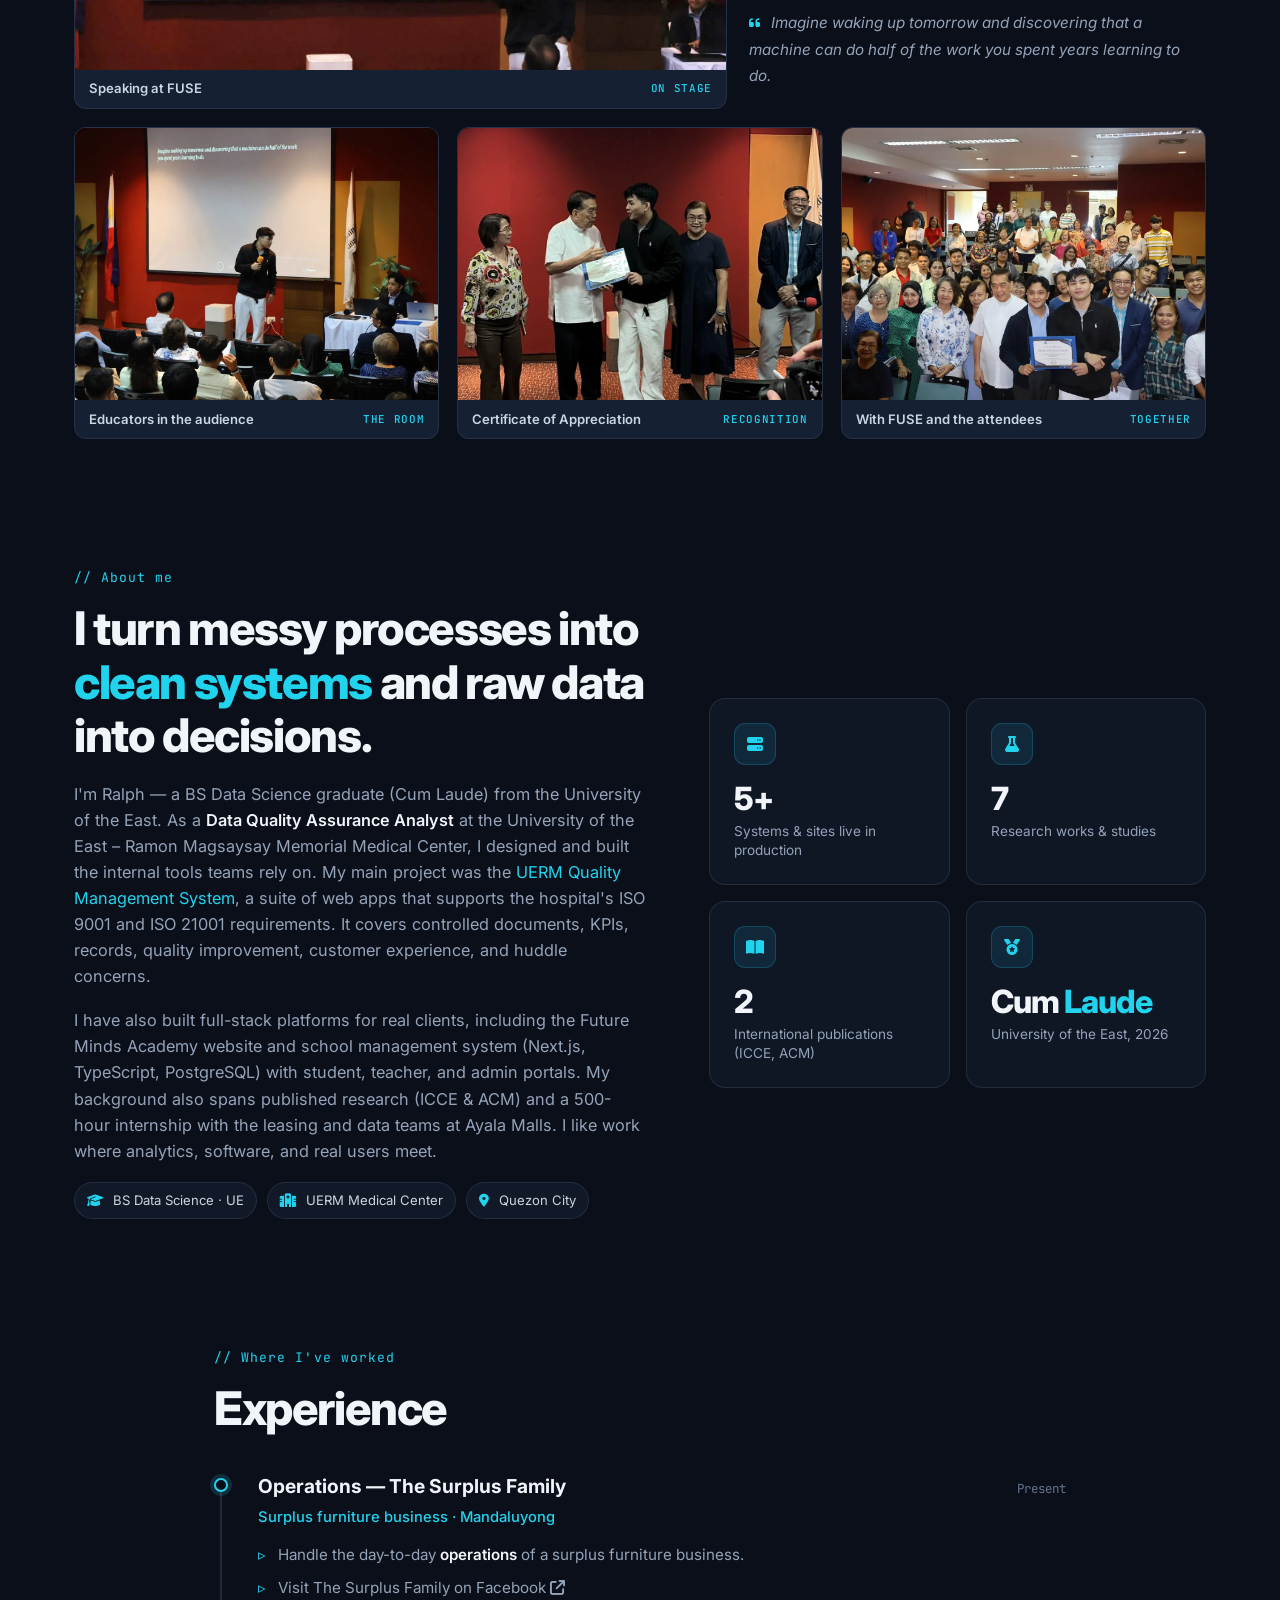
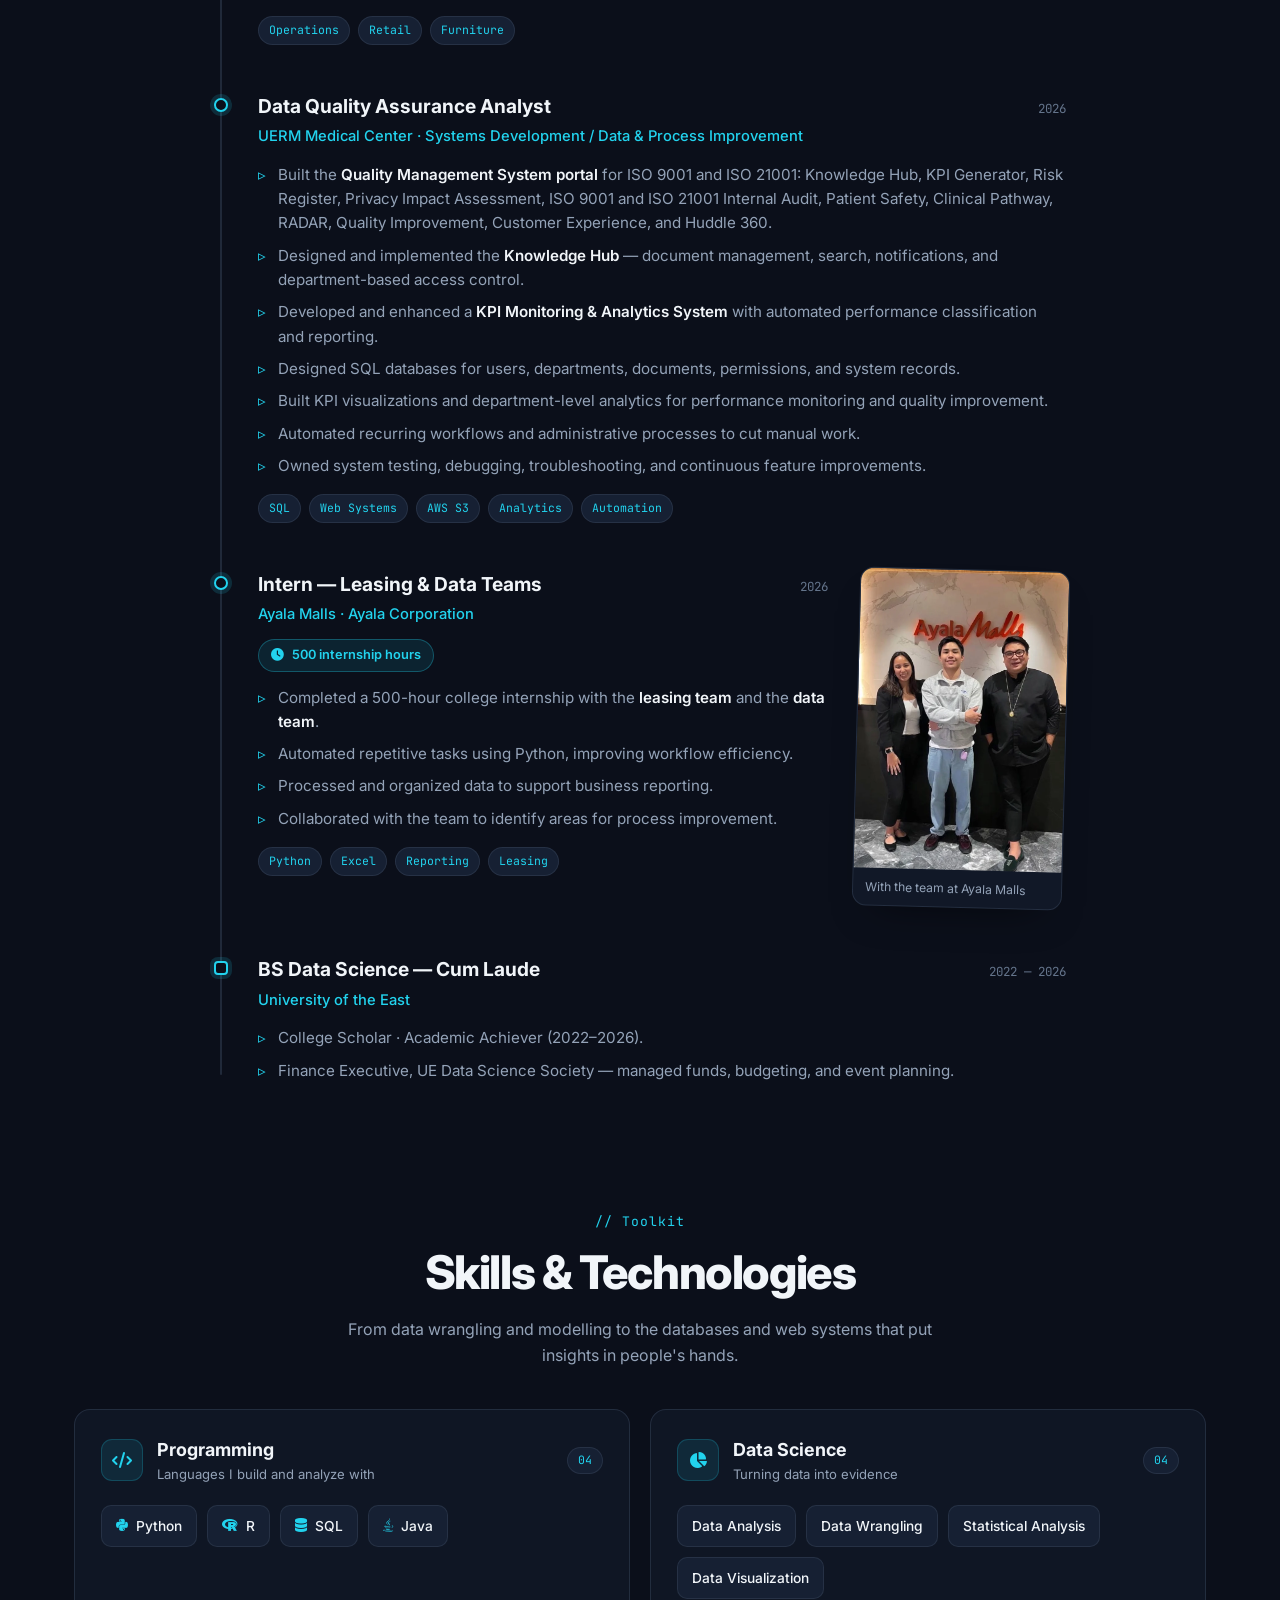
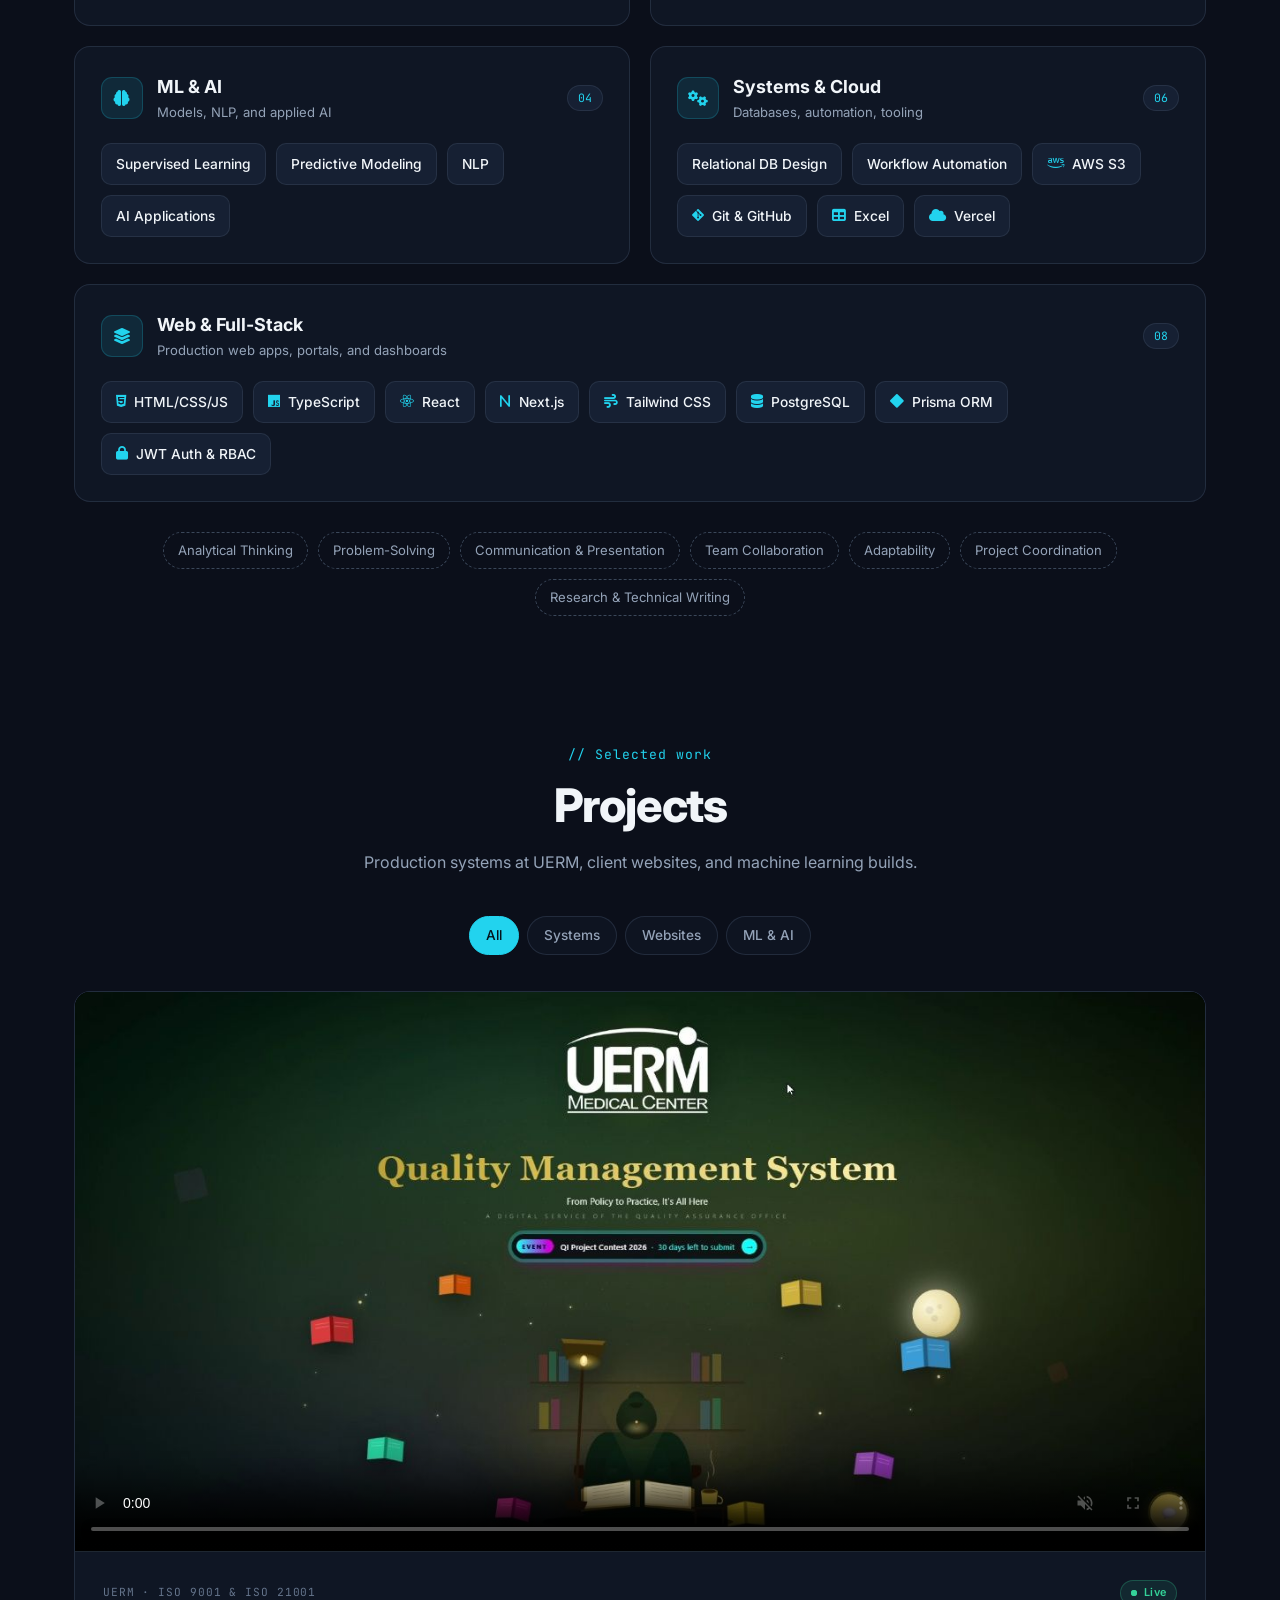
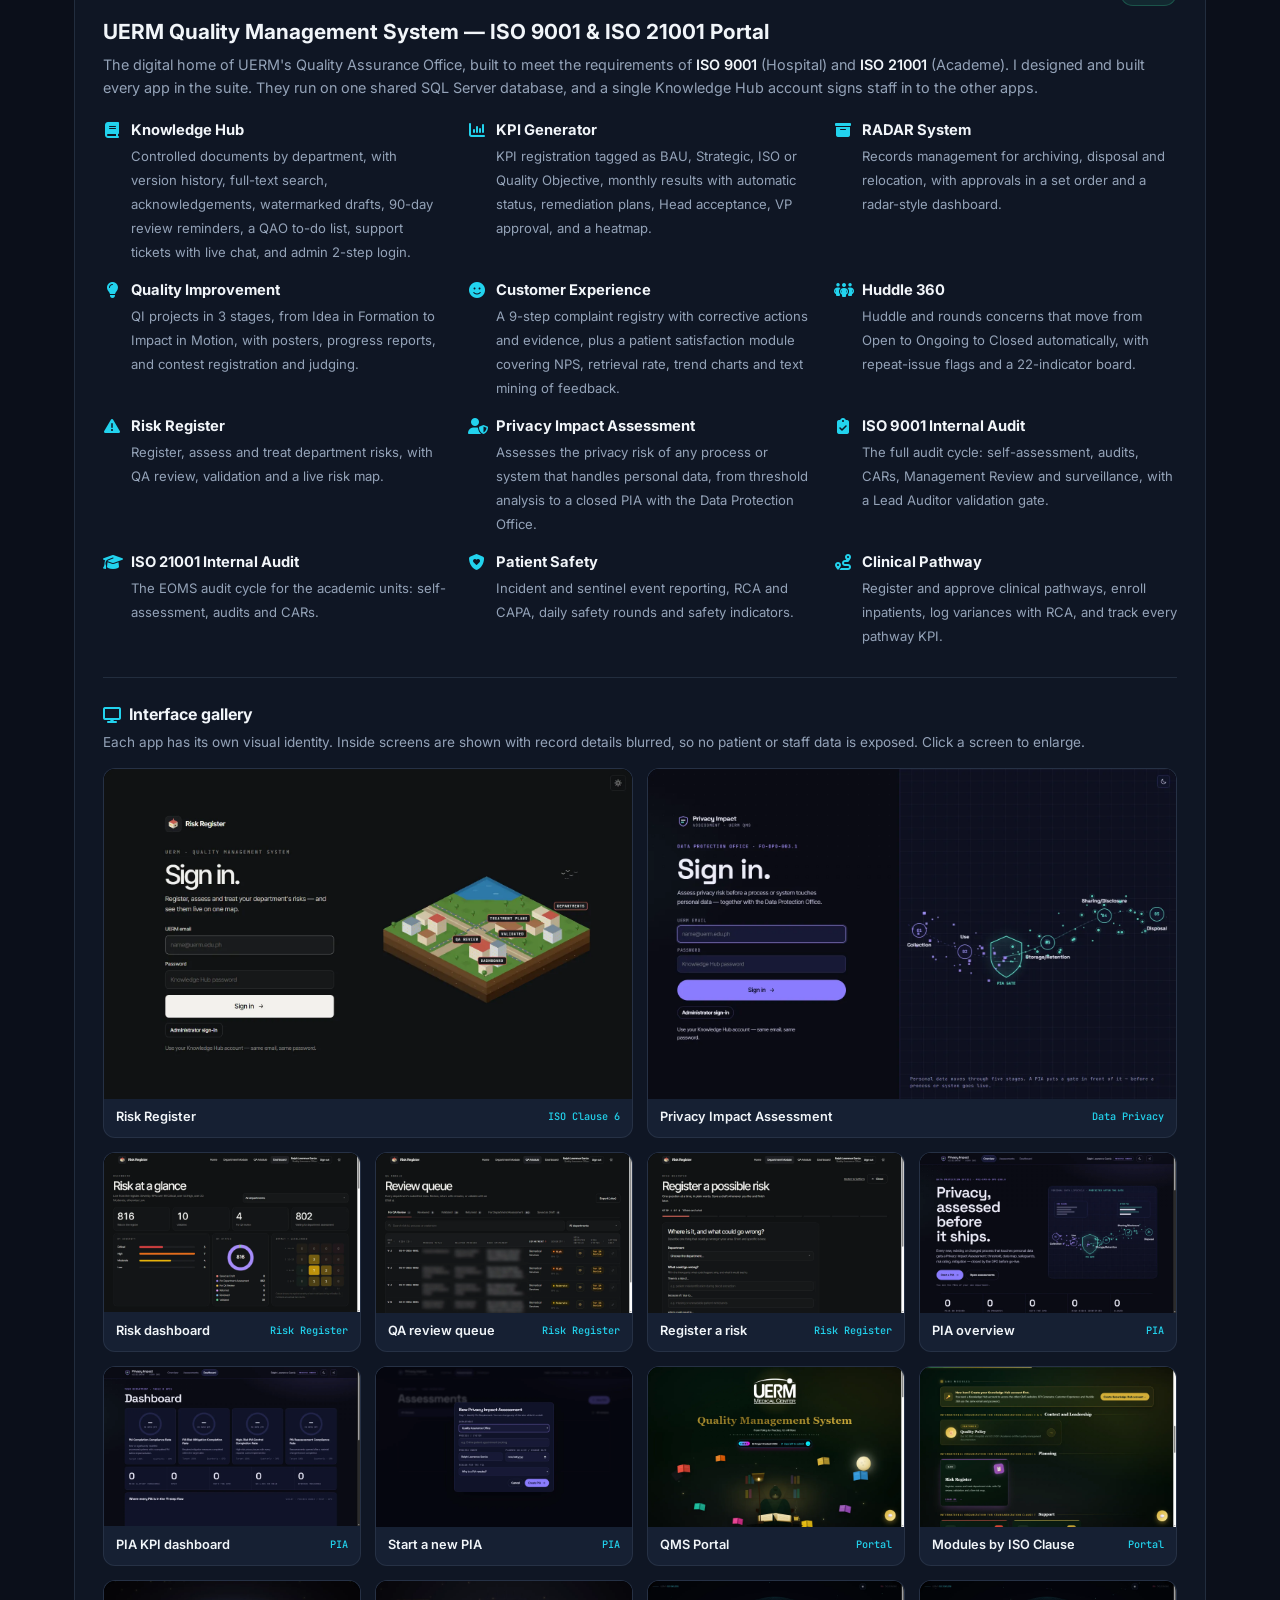
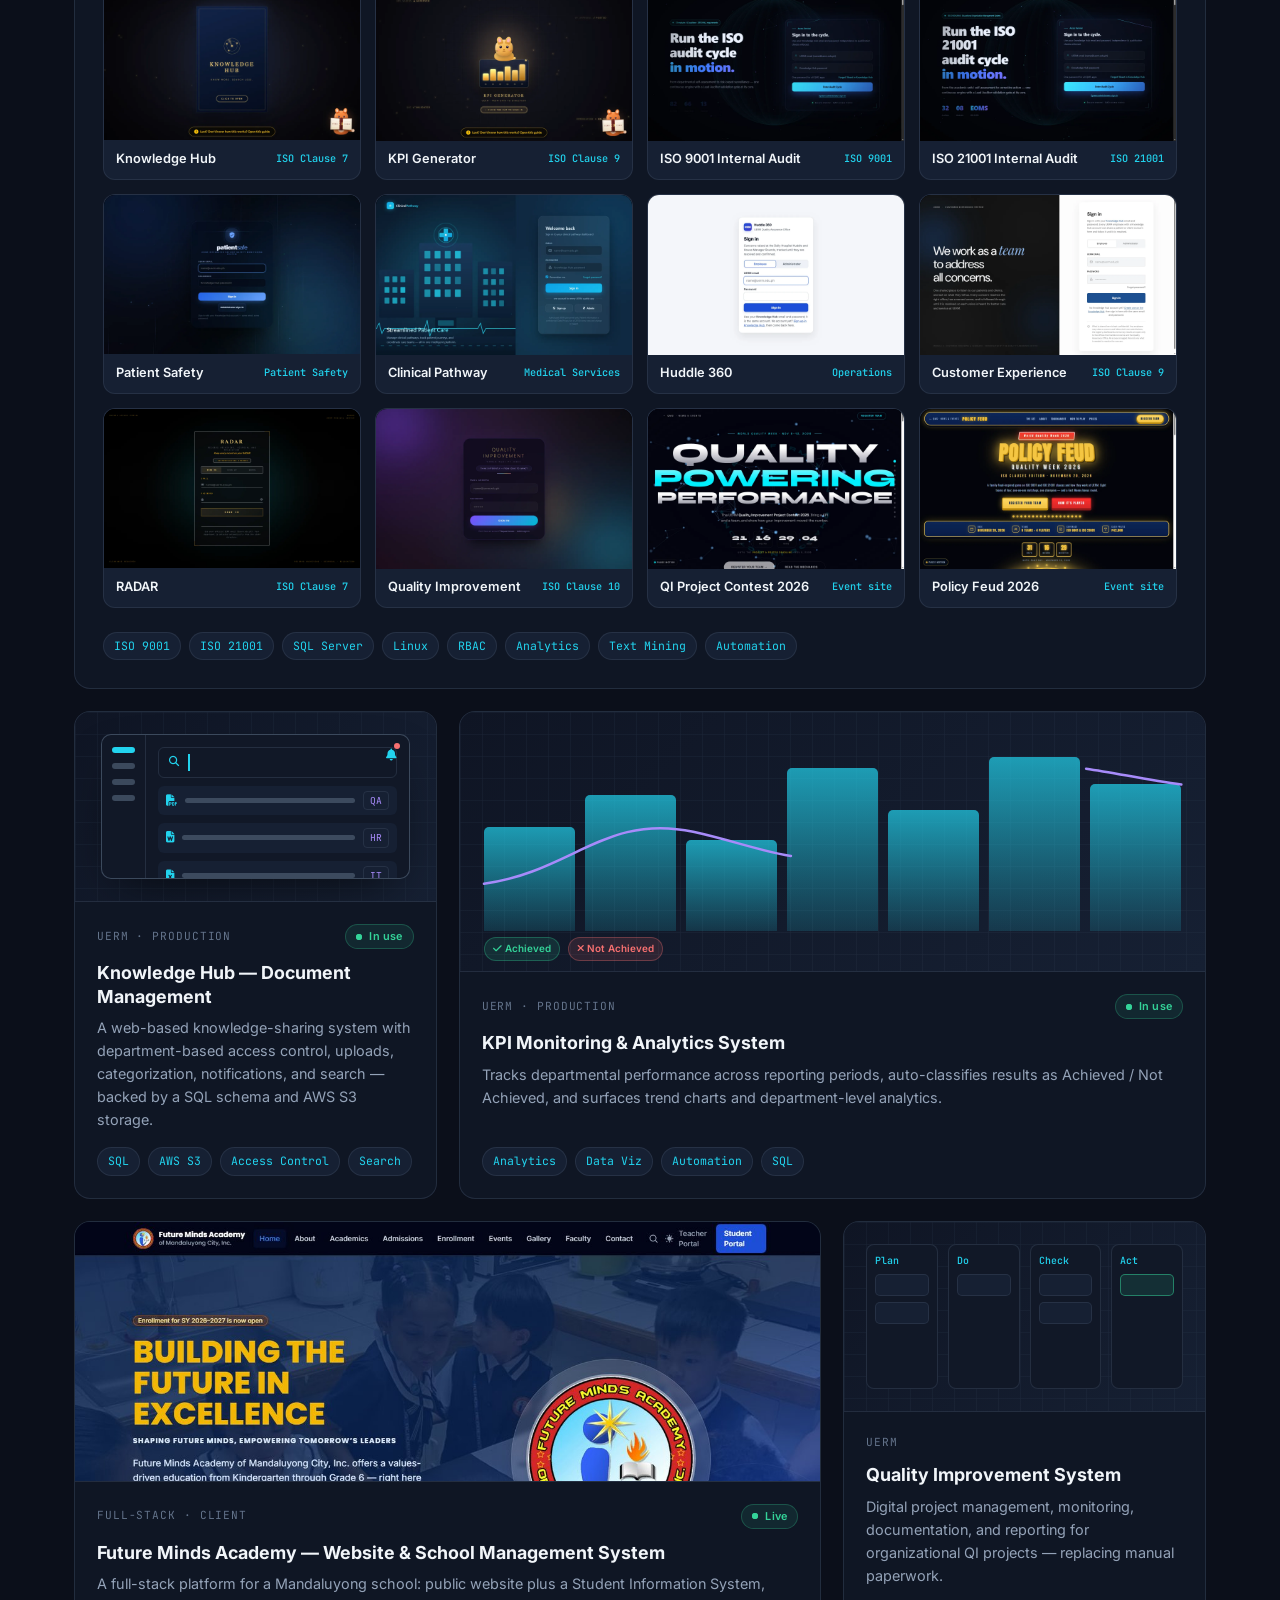
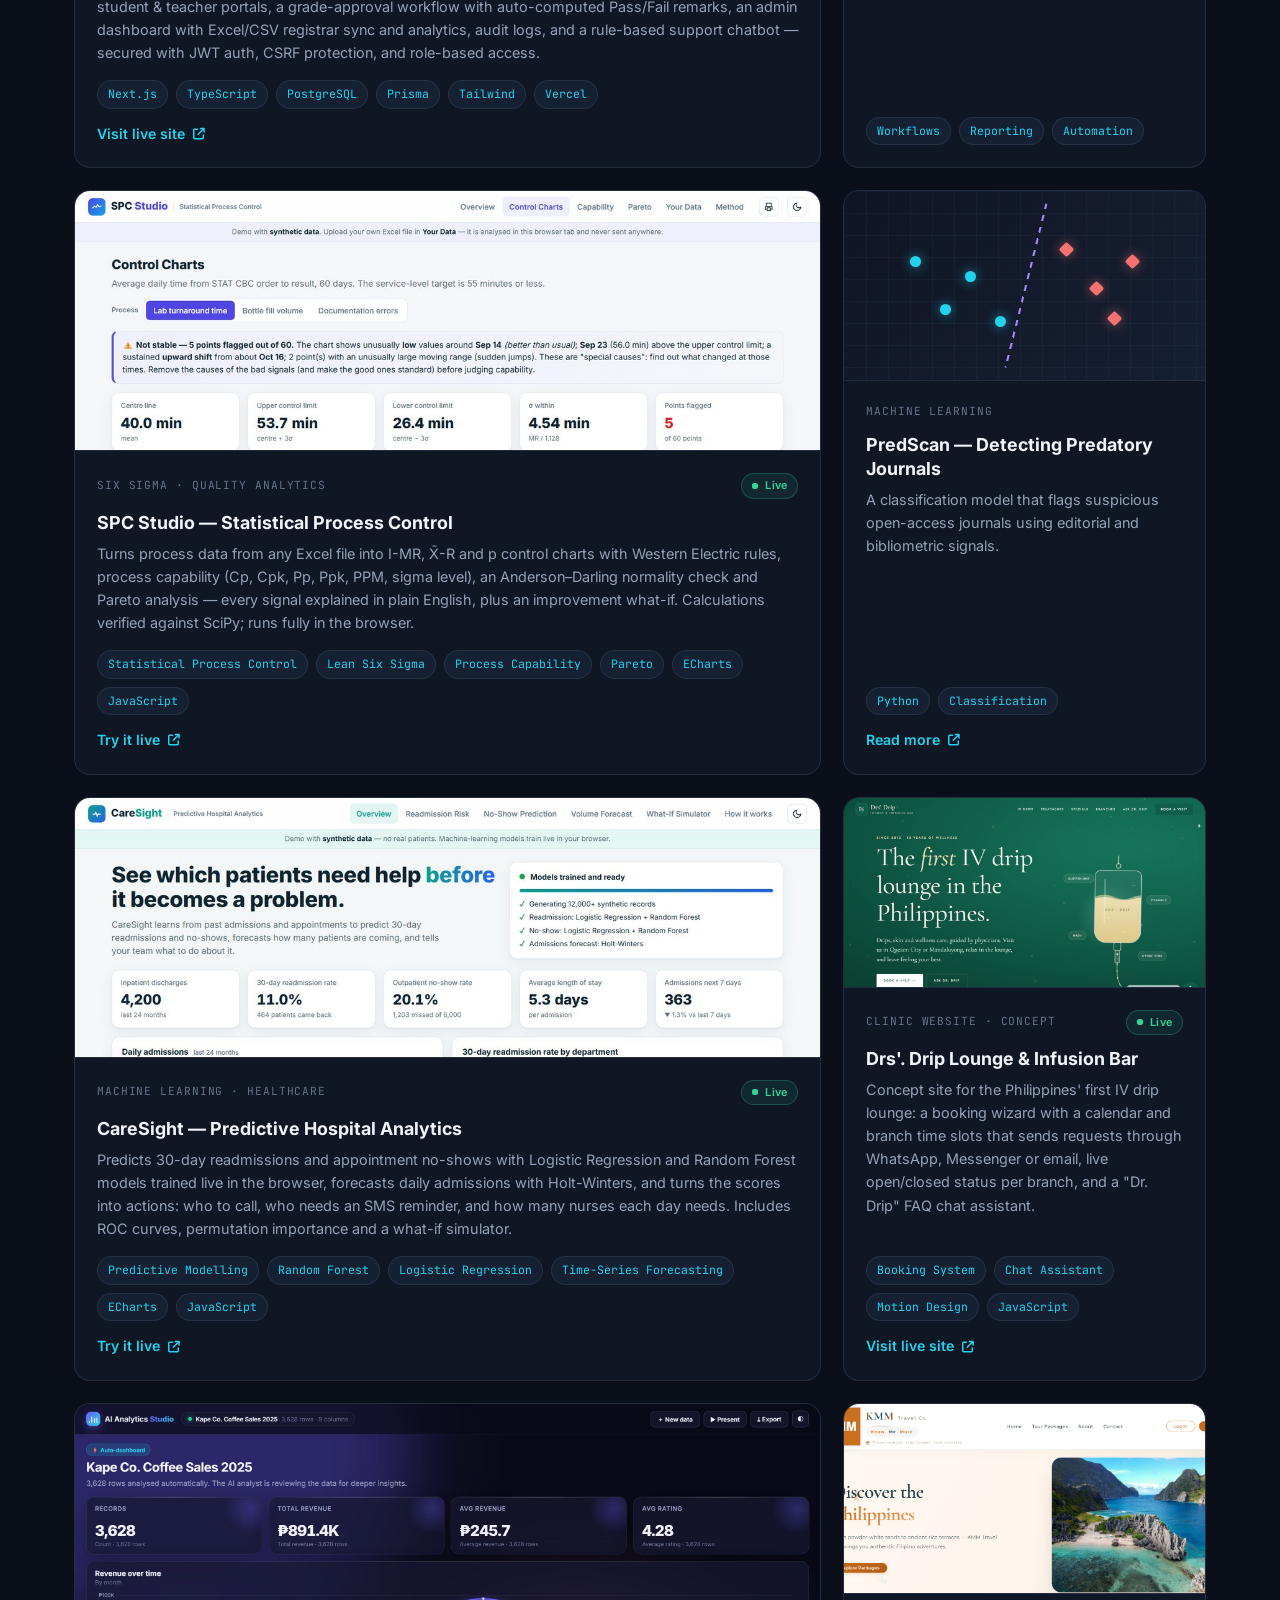
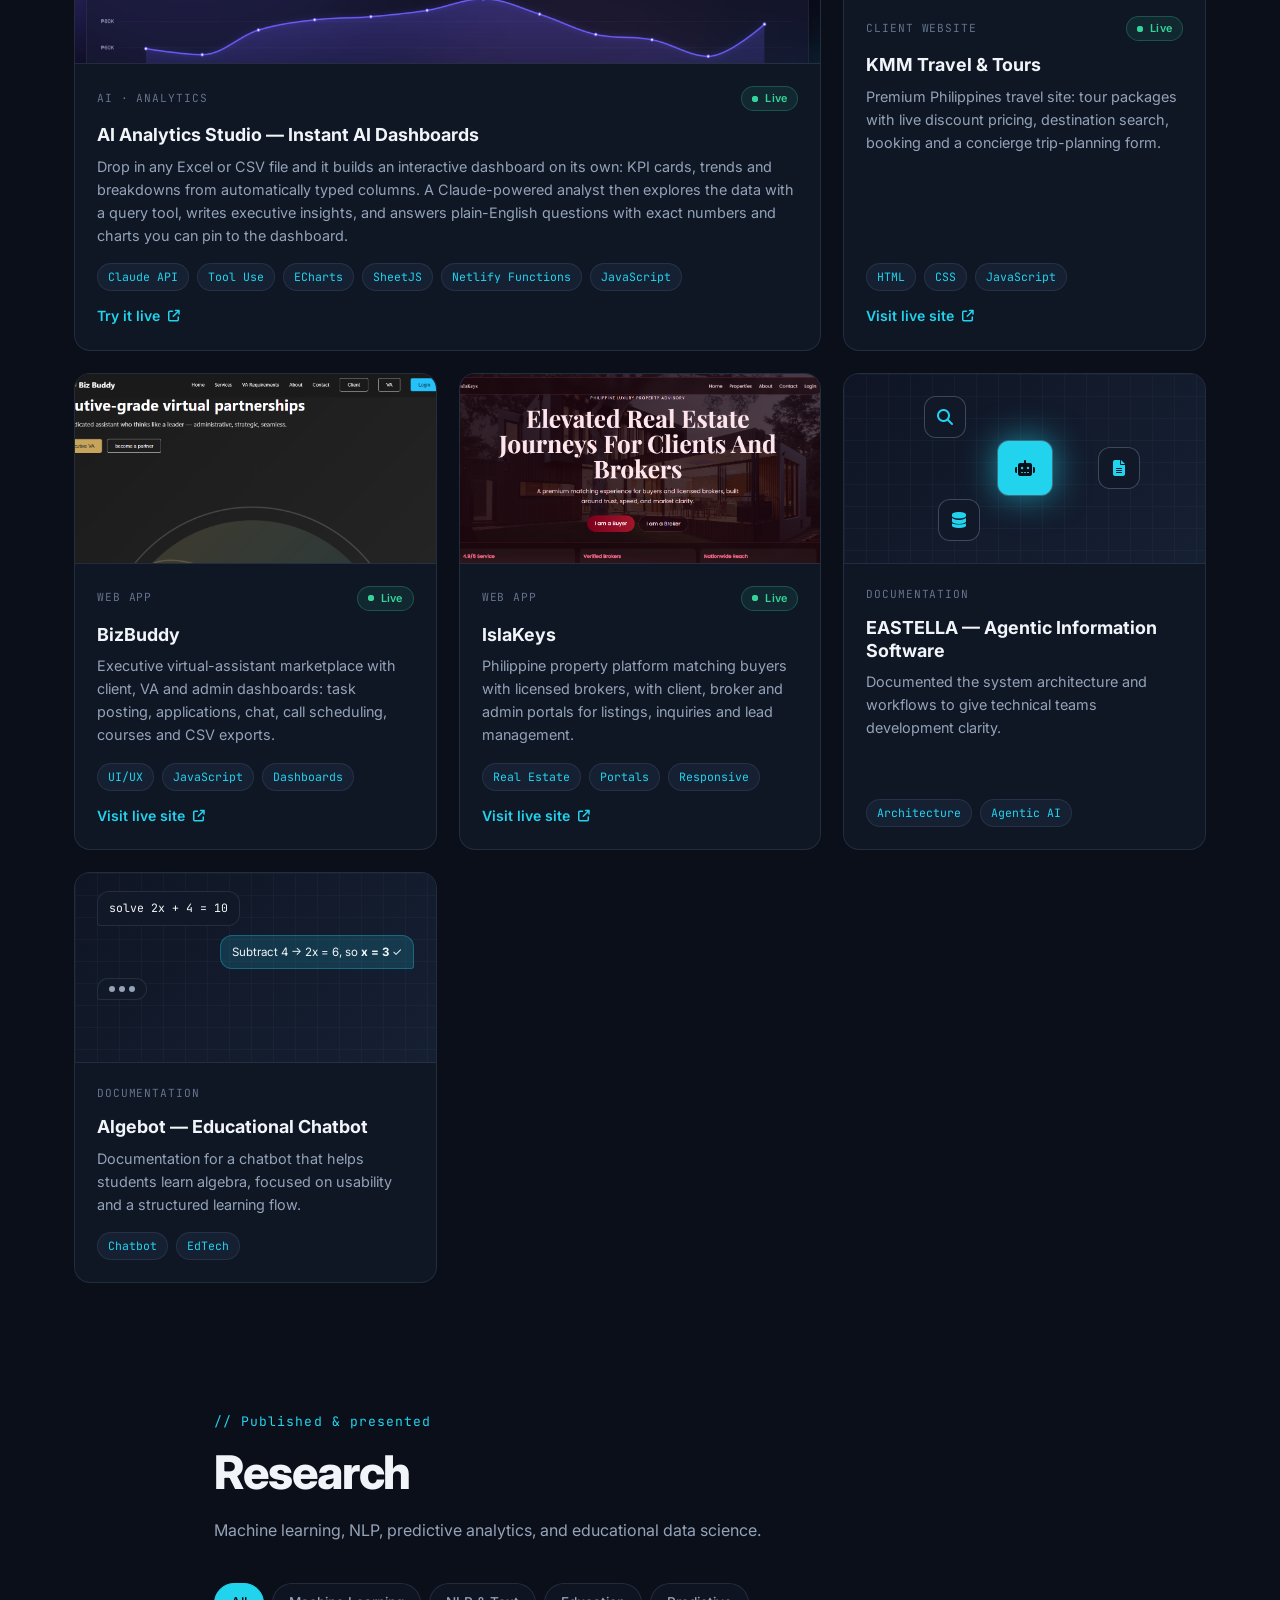
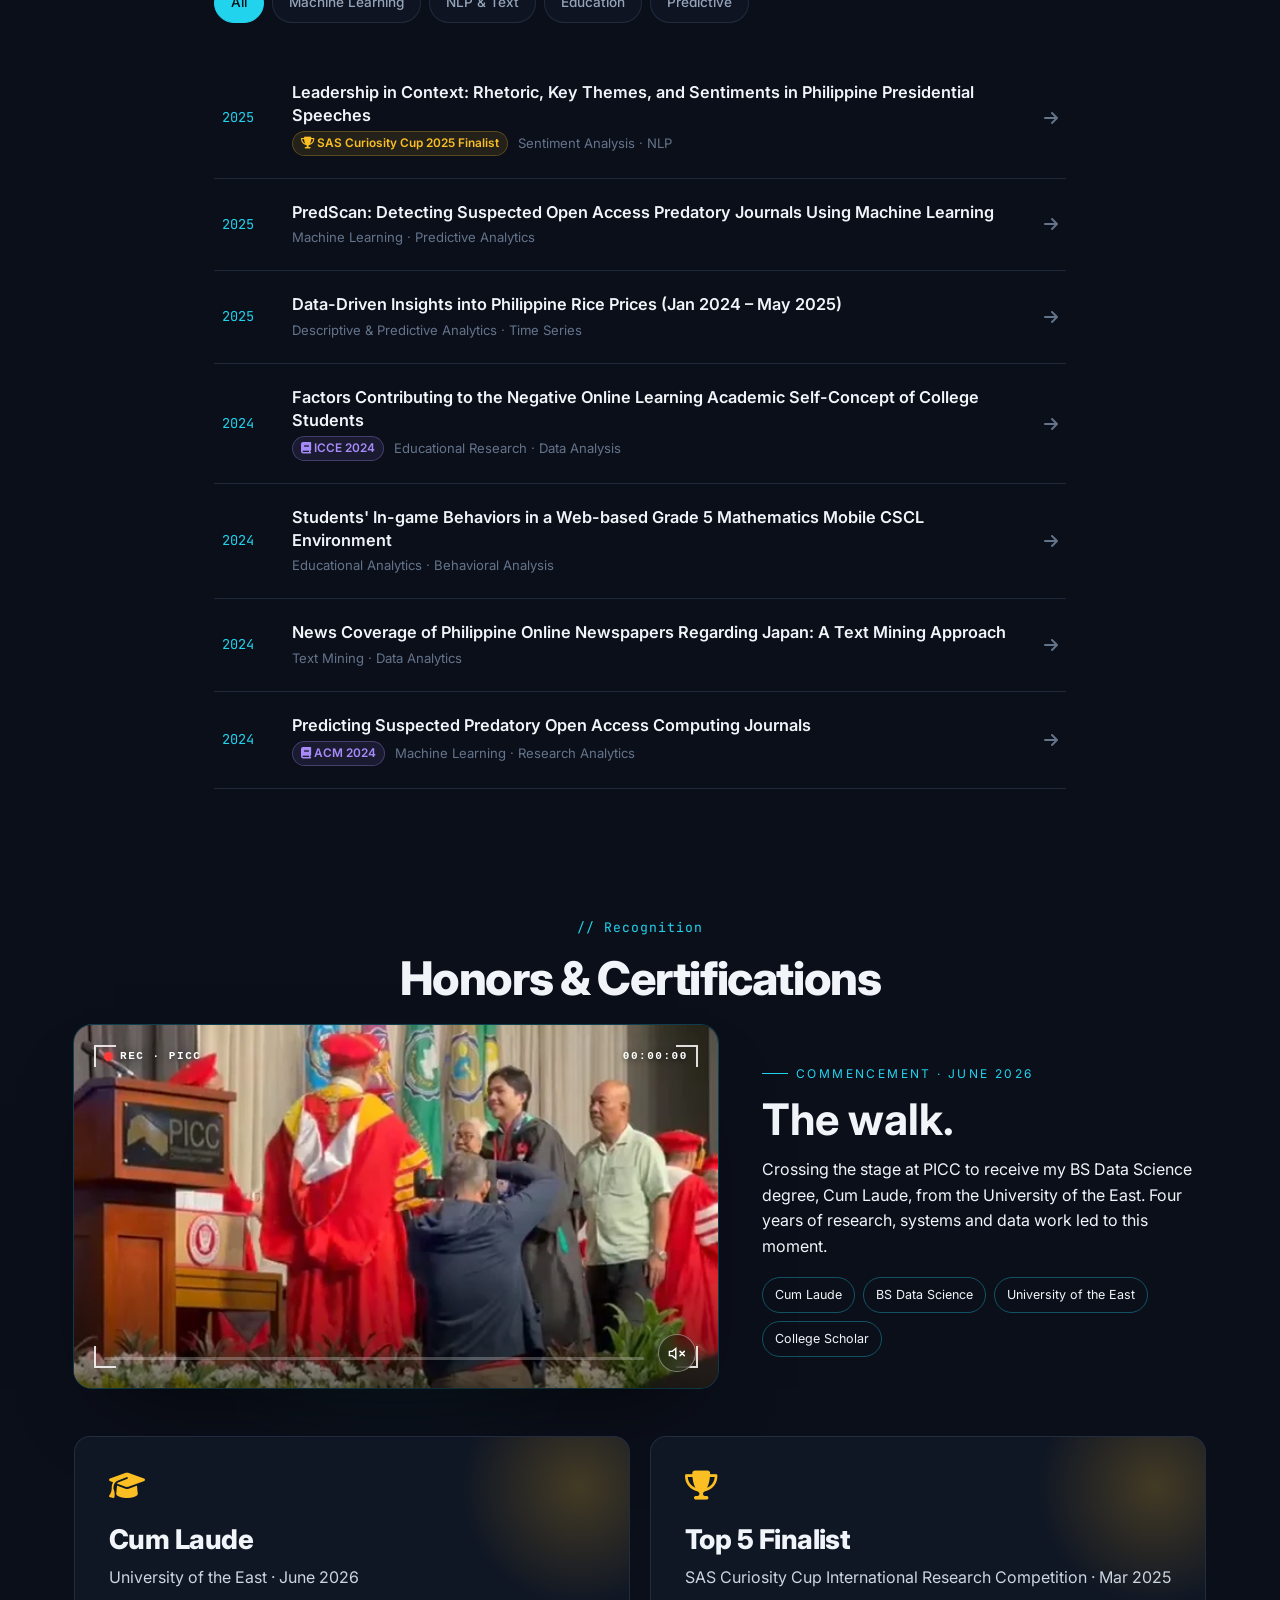
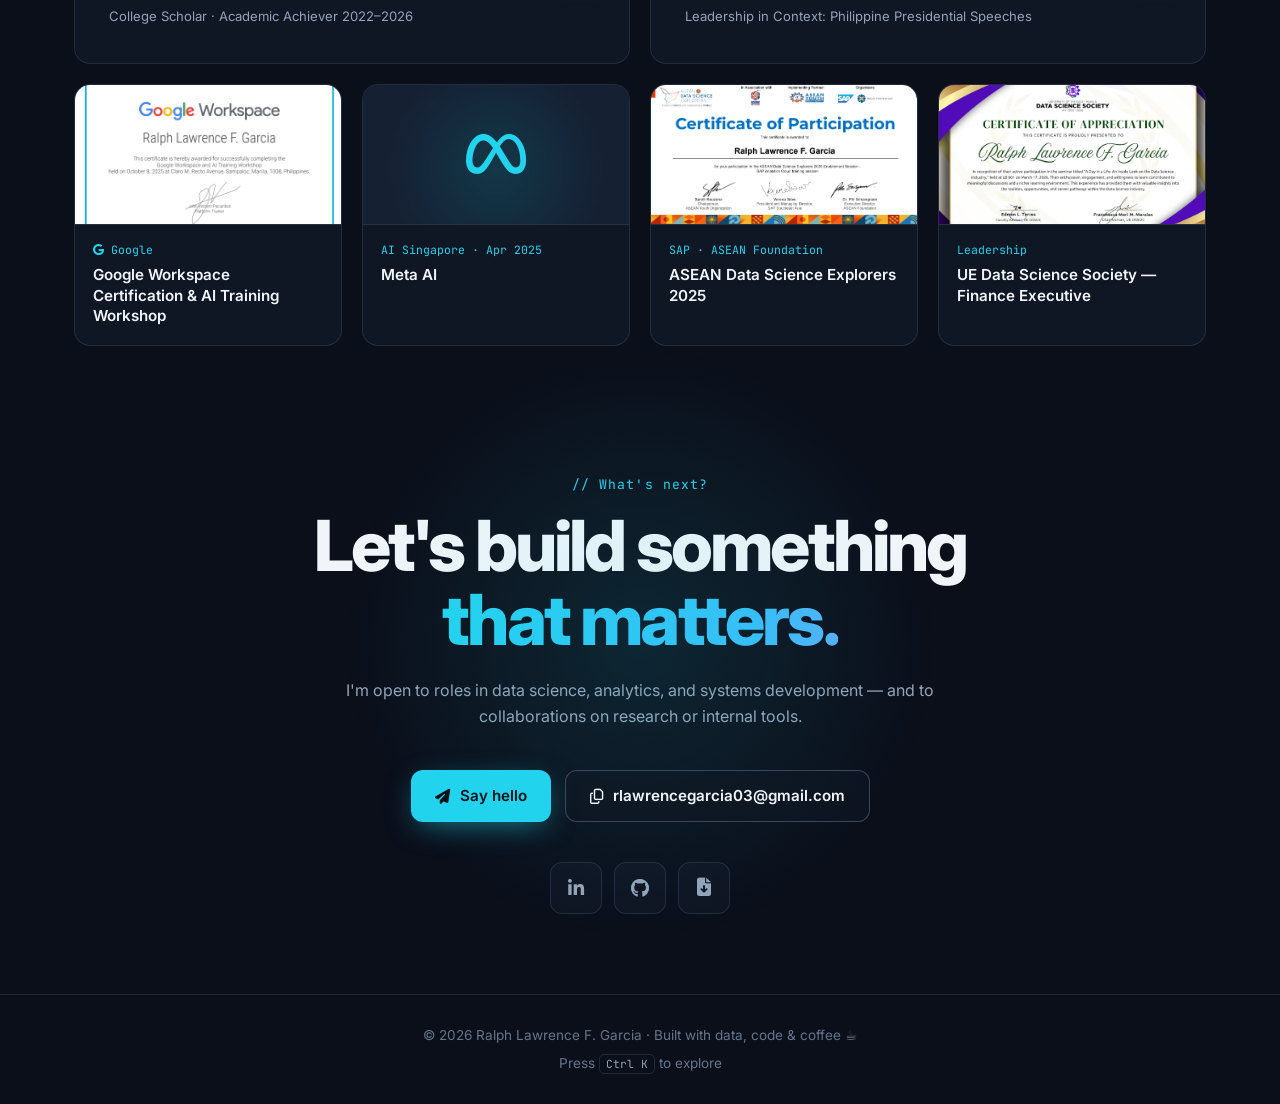
==== commit 819992a2: "Add graduation walk video to Honors Co-Authored-By: Claude Opus 5.5 <noreply@anthropic.com>" ====
--- a/index.html
+++ b/index.html
@@ -14,6 +14,7 @@
   <link rel="preconnect" href="https://fonts.gstatic.com" crossorigin>
   <link href="https://fonts.googleapis.com/css2?family=Inter:wght@400;500;600;700;800&family=JetBrains+Mono:wght@400;500;600&display=swap" rel="stylesheet">
   <link rel="stylesheet" href="https://cdnjs.cloudflare.com/ajax/libs/font-awesome/6.5.1/css/all.min.css">
+  <link rel="stylesheet" href="moment.css">
   <link rel="stylesheet" href="style.css">
 </head>
 <body>
@@ -814,6 +815,26 @@
           <p class="eyebrow reveal">// Recognition</p>
           <h2 class="section-title reveal">Honors &amp; Certifications</h2>
         </div>
+        <figure class="moment reveal" aria-label="Video: Ralph walking on stage at his graduation">
+          <div class="moment-wrap">
+            <div class="moment-stage">
+              <img class="moment-ambient" src="experience/grad-walk-poster.webp" alt="" aria-hidden="true">
+              <video class="moment-vid" src="experience/grad-walk.mp4" poster="experience/grad-walk-poster.webp" muted loop playsinline preload="metadata"></video>
+              <div class="moment-frame" aria-hidden="true"><i></i><i></i><i></i><i></i></div>
+              <span class="moment-rec" aria-hidden="true"><i></i>REC · PICC</span>
+              <span class="moment-time" aria-hidden="true">00:00:00</span>
+              <span class="moment-play" aria-hidden="true"></span>
+              <div class="moment-bar" aria-hidden="true"><span></span></div>
+              <button type="button" class="moment-sound" aria-pressed="false" aria-label="Turn sound on"><svg class="off" viewBox="0 0 24 24" fill="none" stroke="currentColor" stroke-width="2" stroke-linecap="round"><path d="M11 5 6 9H2v6h4l5 4V5z"/><path d="m23 9-6 6M17 9l6 6"/></svg><svg class="on" viewBox="0 0 24 24" fill="none" stroke="currentColor" stroke-width="2" stroke-linecap="round"><path d="M11 5 6 9H2v6h4l5 4V5z"/><path d="M15.5 8.5a5 5 0 0 1 0 7M19 5a10 10 0 0 1 0 14"/></svg></button>
+            </div>
+          </div>
+          <figcaption class="moment-cap">
+            <span class="moment-kicker">Commencement · June 2026</span>
+            <h3>The walk.</h3>
+            <p>Crossing the stage at PICC to receive my BS Data Science degree, Cum Laude, from the University of the East. Four years of research, systems and data work led to this moment.</p>
+            <div class="moment-tags"><span>Cum Laude</span><span>BS Data Science</span><span>University of the East</span><span>College Scholar</span></div>
+          </figcaption>
+        </figure>
         <div class="honors-grid">
           <div class="honor-card big reveal tilt">
             <div class="honor-glow"></div>
@@ -905,6 +926,7 @@
   </div>
 
   <script src="script.js"></script>
+  <script src="moment.js" defer></script>
   <!-- Kapitan assistant (free mode: answers from built-in website facts, no API key) -->
   <script src="https://garciaralphlawrence-svg.github.io/AI-Analytics-Studio/widget/kapitan.js" data-api="none" data-site="portfolio" defer></script>
 </body>
--- a/moment.css
+++ b/moment.css
@@ -0,0 +1,52 @@
+/* Graduation moment (viewfinder video) — set --m-accent / --m-accent-rgb per site */
+.moment { margin: 0 0 48px; display: grid; grid-template-columns: 1.45fr 1fr; gap: 44px; align-items: center; }
+.moment-stage { position: relative; aspect-ratio: 568 / 320; border-radius: 18px; overflow: hidden; cursor: pointer; background: #000;
+  box-shadow: 0 40px 80px -40px rgba(0,0,0,.7), 0 0 0 1px rgba(var(--m-accent-rgb), .25);
+  transition: transform .3s ease-out, box-shadow .5s; transform-style: preserve-3d; isolation: isolate; }
+.moment.live .moment-stage { box-shadow: 0 40px 90px -40px rgba(var(--m-accent-rgb), .55), 0 0 0 1px rgba(var(--m-accent-rgb), .45); }
+.moment-ambient { position: absolute; inset: -30px; width: calc(100% + 60px); height: calc(100% + 60px); object-fit: cover; filter: blur(28px) saturate(1.3); opacity: .55; z-index: -1; pointer-events: none; }
+.moment-wrap { position: relative; }
+.moment-wrap::before { content: ""; position: absolute; inset: 8% 6% -6%; background: radial-gradient(closest-side, rgba(var(--m-accent-rgb), .35), transparent); filter: blur(30px); z-index: -1; animation: m-breathe 6s ease-in-out infinite; }
+@keyframes m-breathe { 50% { transform: scale(1.08); opacity: .6; } }
+.moment-vid { position: absolute; inset: 0; width: 100%; height: 100%; object-fit: cover; }
+.moment-stage::after { content: ""; position: absolute; inset: 0; pointer-events: none;
+  background: radial-gradient(500px circle at var(--gx, 50%) var(--gy, 0%), rgba(255,255,255,.12), transparent 45%),
+              linear-gradient(transparent 60%, rgba(0,0,0,.55)); }
+/* viewfinder corners */
+.moment-frame { position: absolute; inset: 14px; pointer-events: none; z-index: 2; }
+.moment-frame i { position: absolute; width: 22px; height: 22px; border: 2px solid rgba(255,255,255,.85); transition: inset .6s cubic-bezier(.2,.7,.1,1); }
+.moment-frame i:nth-child(1) { left: 6px; top: 6px; border-right: 0; border-bottom: 0; }
+.moment-frame i:nth-child(2) { right: 6px; top: 6px; border-left: 0; border-bottom: 0; }
+.moment-frame i:nth-child(3) { left: 6px; bottom: 6px; border-right: 0; border-top: 0; }
+.moment-frame i:nth-child(4) { right: 6px; bottom: 6px; border-left: 0; border-top: 0; }
+.moment.live .moment-frame i:nth-child(1) { left: 0; top: 0; } .moment.live .moment-frame i:nth-child(2) { right: 0; top: 0; }
+.moment.live .moment-frame i:nth-child(3) { left: 0; bottom: 0; } .moment.live .moment-frame i:nth-child(4) { right: 0; bottom: 0; }
+.moment-rec, .moment-time { position: absolute; z-index: 3; top: 26px; font: 600 11px/1 ui-monospace, SFMono-Regular, Menlo, Consolas, monospace; letter-spacing: .14em; color: #fff; text-shadow: 0 1px 6px rgba(0,0,0,.6); }
+.moment-rec { left: 30px; display: flex; align-items: center; gap: 7px; }
+.moment-rec i { width: 9px; height: 9px; border-radius: 50%; background: #ff3b3b; box-shadow: 0 0 10px #ff3b3b; animation: m-blink 1.2s steps(1) infinite; }
+.moment.paused .moment-rec i { animation: none; opacity: .35; }
+@keyframes m-blink { 50% { opacity: 0; } }
+.moment-time { right: 30px; font-variant-numeric: tabular-nums; }
+.moment-bar { position: absolute; z-index: 3; left: 30px; right: 74px; bottom: 28px; height: 3px; border-radius: 3px; background: rgba(255,255,255,.25); overflow: hidden; }
+.moment-bar span { display: block; height: 100%; width: 0; background: rgb(var(--m-accent-rgb)); box-shadow: 0 0 10px rgb(var(--m-accent-rgb)); }
+.moment-sound { position: absolute; z-index: 4; right: 22px; bottom: 16px; width: 38px; height: 38px; border-radius: 50%; border: 1px solid rgba(255,255,255,.4);
+  background: rgba(0,0,0,.35); backdrop-filter: blur(6px); -webkit-backdrop-filter: blur(6px); color: #fff; display: grid; place-items: center; cursor: pointer; transition: background .25s, transform .25s; }
+.moment-sound:hover { transform: scale(1.08); background: rgba(var(--m-accent-rgb), .5); }
+.moment-sound svg { width: 17px; height: 17px; }
+.moment-sound .on { display: none; } .moment.sound .moment-sound .on { display: block; } .moment.sound .moment-sound .off { display: none; }
+.moment-play { position: absolute; z-index: 3; left: 50%; top: 50%; width: 64px; height: 64px; margin: -32px; border-radius: 50%; background: rgba(0,0,0,.45); display: grid; place-items: center; opacity: 0; transform: scale(.8); transition: .3s; pointer-events: none; }
+.moment-play::before { content: ""; margin-left: 5px; border-left: 18px solid #fff; border-top: 11px solid transparent; border-bottom: 11px solid transparent; }
+.moment.paused .moment-play { opacity: 1; transform: none; }
+/* caption */
+.moment-cap .moment-kicker { display: inline-flex; align-items: center; gap: 8px; font-size: 12px; letter-spacing: .2em; text-transform: uppercase; color: rgb(var(--m-accent-rgb)); margin-bottom: 14px; }
+.moment-cap .moment-kicker::before { content: ""; width: 26px; height: 1px; background: currentColor; }
+.moment-cap h3 { font-size: clamp(30px, 3.4vw, 46px); line-height: 1.05; margin: 0 0 14px; }
+.moment-cap p { margin: 0 0 18px; line-height: 1.6; opacity: .85; }
+.moment-tags { display: flex; flex-wrap: wrap; gap: 8px; }
+.moment-tags span { font-size: 12.5px; padding: 7px 12px; border-radius: 30px; border: 1px solid rgba(var(--m-accent-rgb), .35); color: inherit; }
+.moment.reveal .moment-cap > * { opacity: 0; transform: translateY(16px); transition: opacity .8s cubic-bezier(.2,.7,.1,1), transform .8s cubic-bezier(.2,.7,.1,1); }
+.moment.live .moment-cap > *, .moment.visible .moment-cap > *, .moment.in .moment-cap > * { opacity: 1; transform: none; }
+.moment-cap > :nth-child(2) { transition-delay: .1s !important; } .moment-cap > :nth-child(3) { transition-delay: .2s !important; } .moment-cap > :nth-child(4) { transition-delay: .3s !important; }
+@media (max-width: 860px) { .moment { grid-template-columns: 1fr; gap: 24px; } }
+@media (max-width: 480px) { .moment-rec, .moment-time { top: 20px; font-size: 10px; } .moment-rec { left: 22px; } .moment-time { right: 22px; } .moment-bar { left: 22px; bottom: 24px; } }
+@media (prefers-reduced-motion: reduce) { .moment-wrap::before, .moment-rec i { animation: none; } }
--- a/style.css
+++ b/style.css
@@ -735,3 +735,6 @@
   .t-item { padding-bottom: 34px; }
   .talk-head { margin-bottom: 24px; }
 }
+
+.moment { --m-accent-rgb: var(--accent-rgb); }
+.moment-cap h3 { color: var(--text, inherit); }
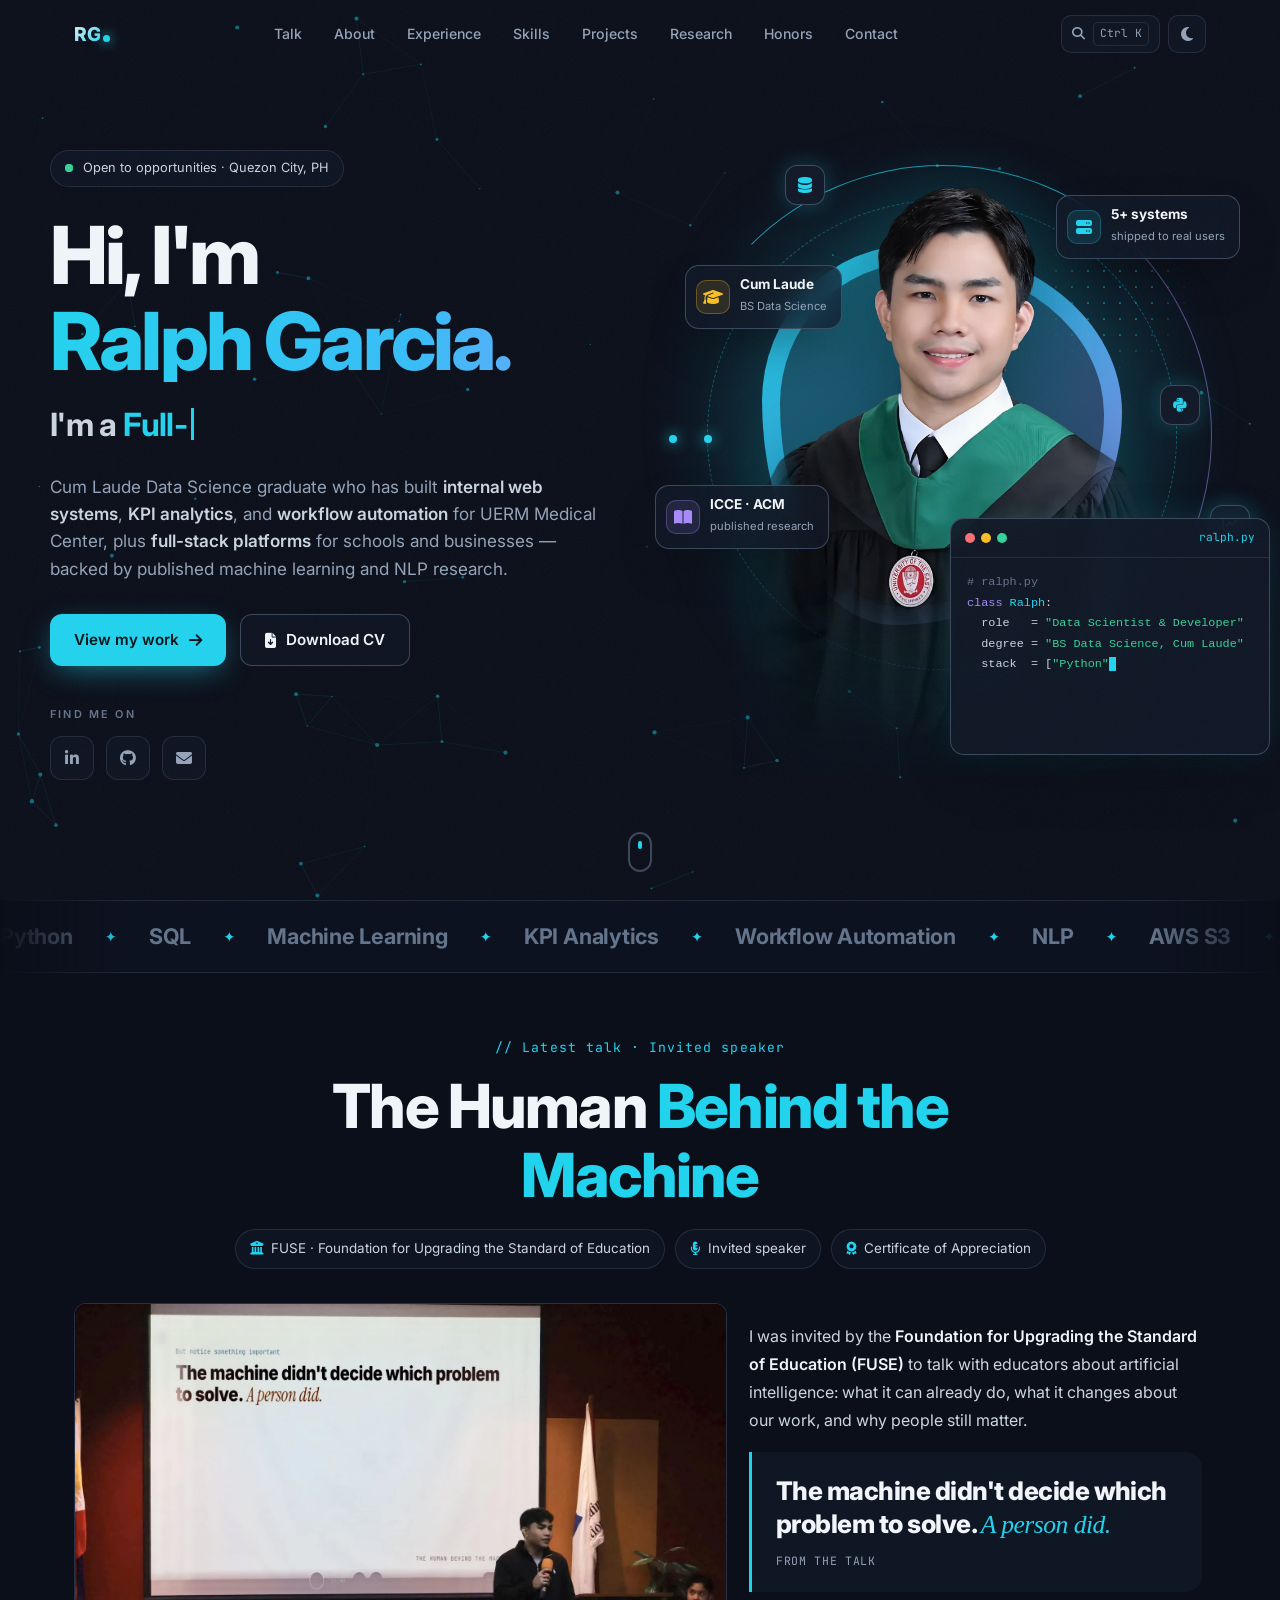
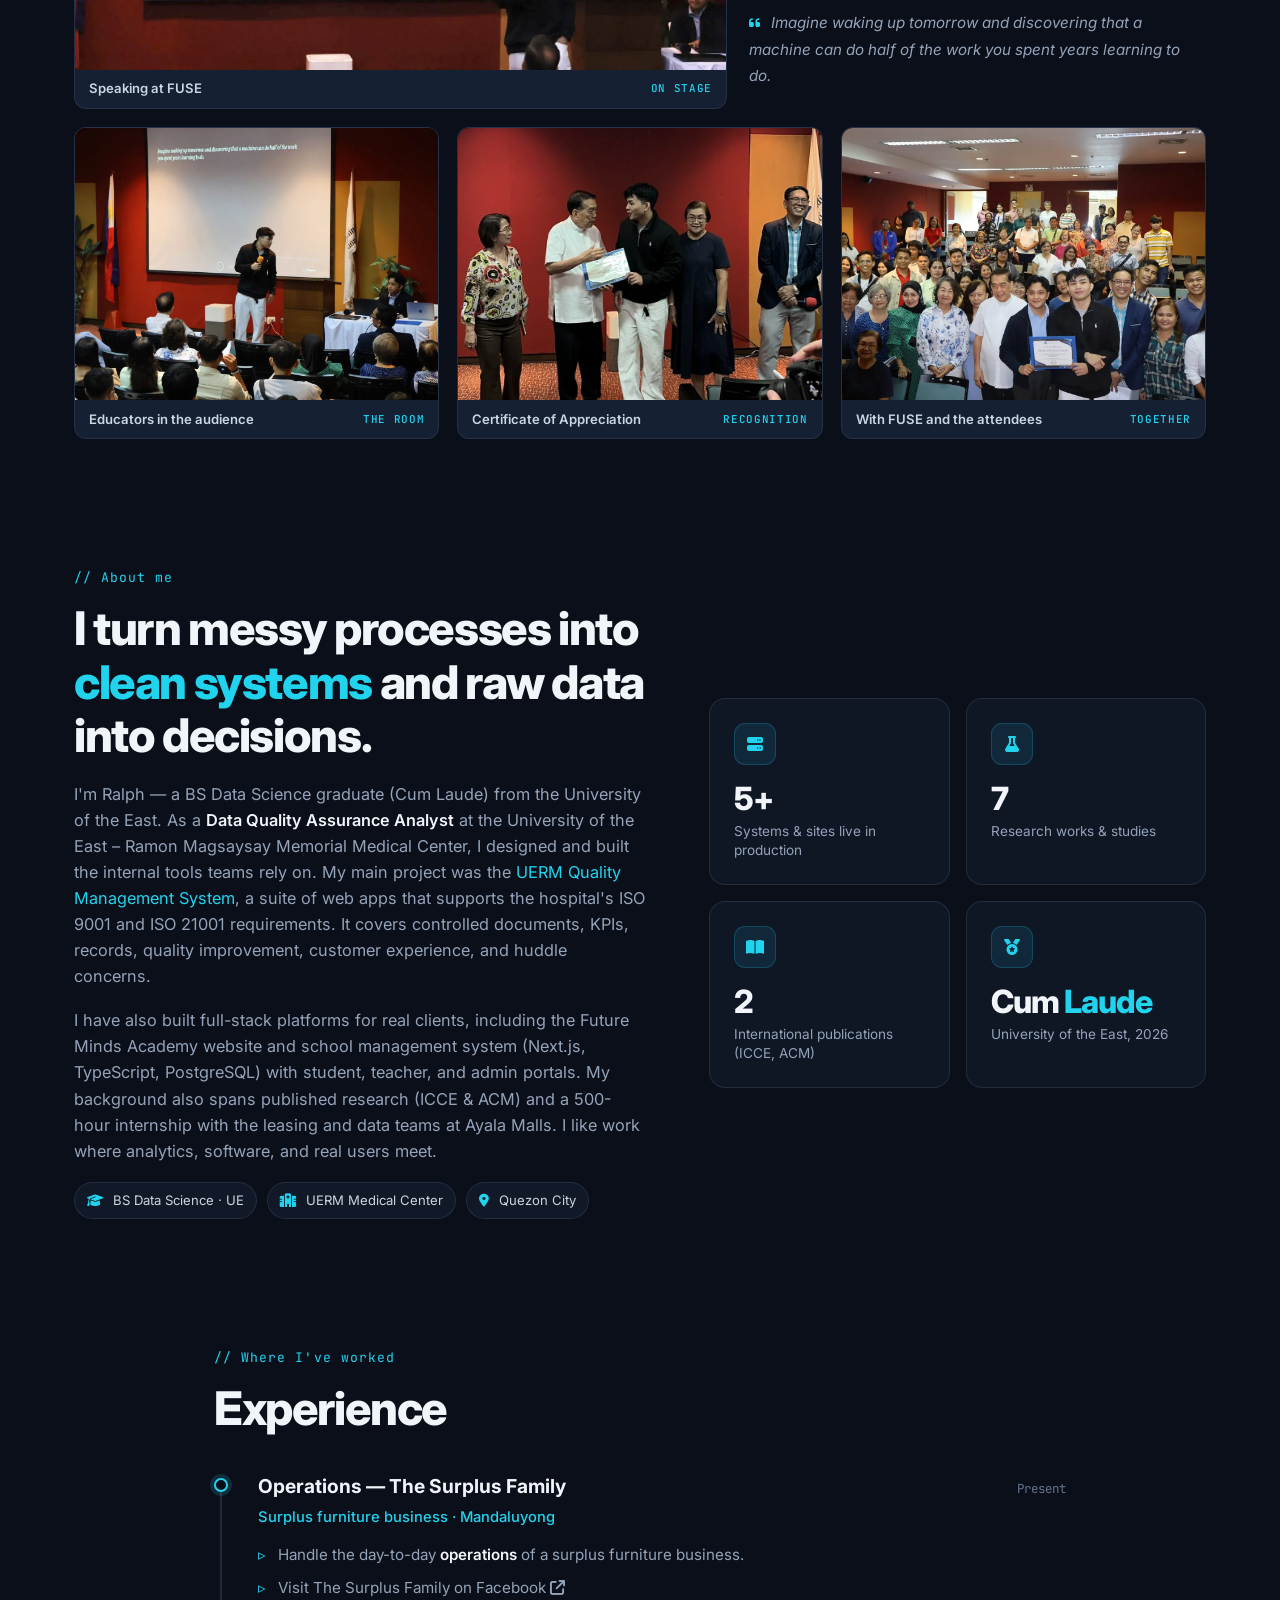
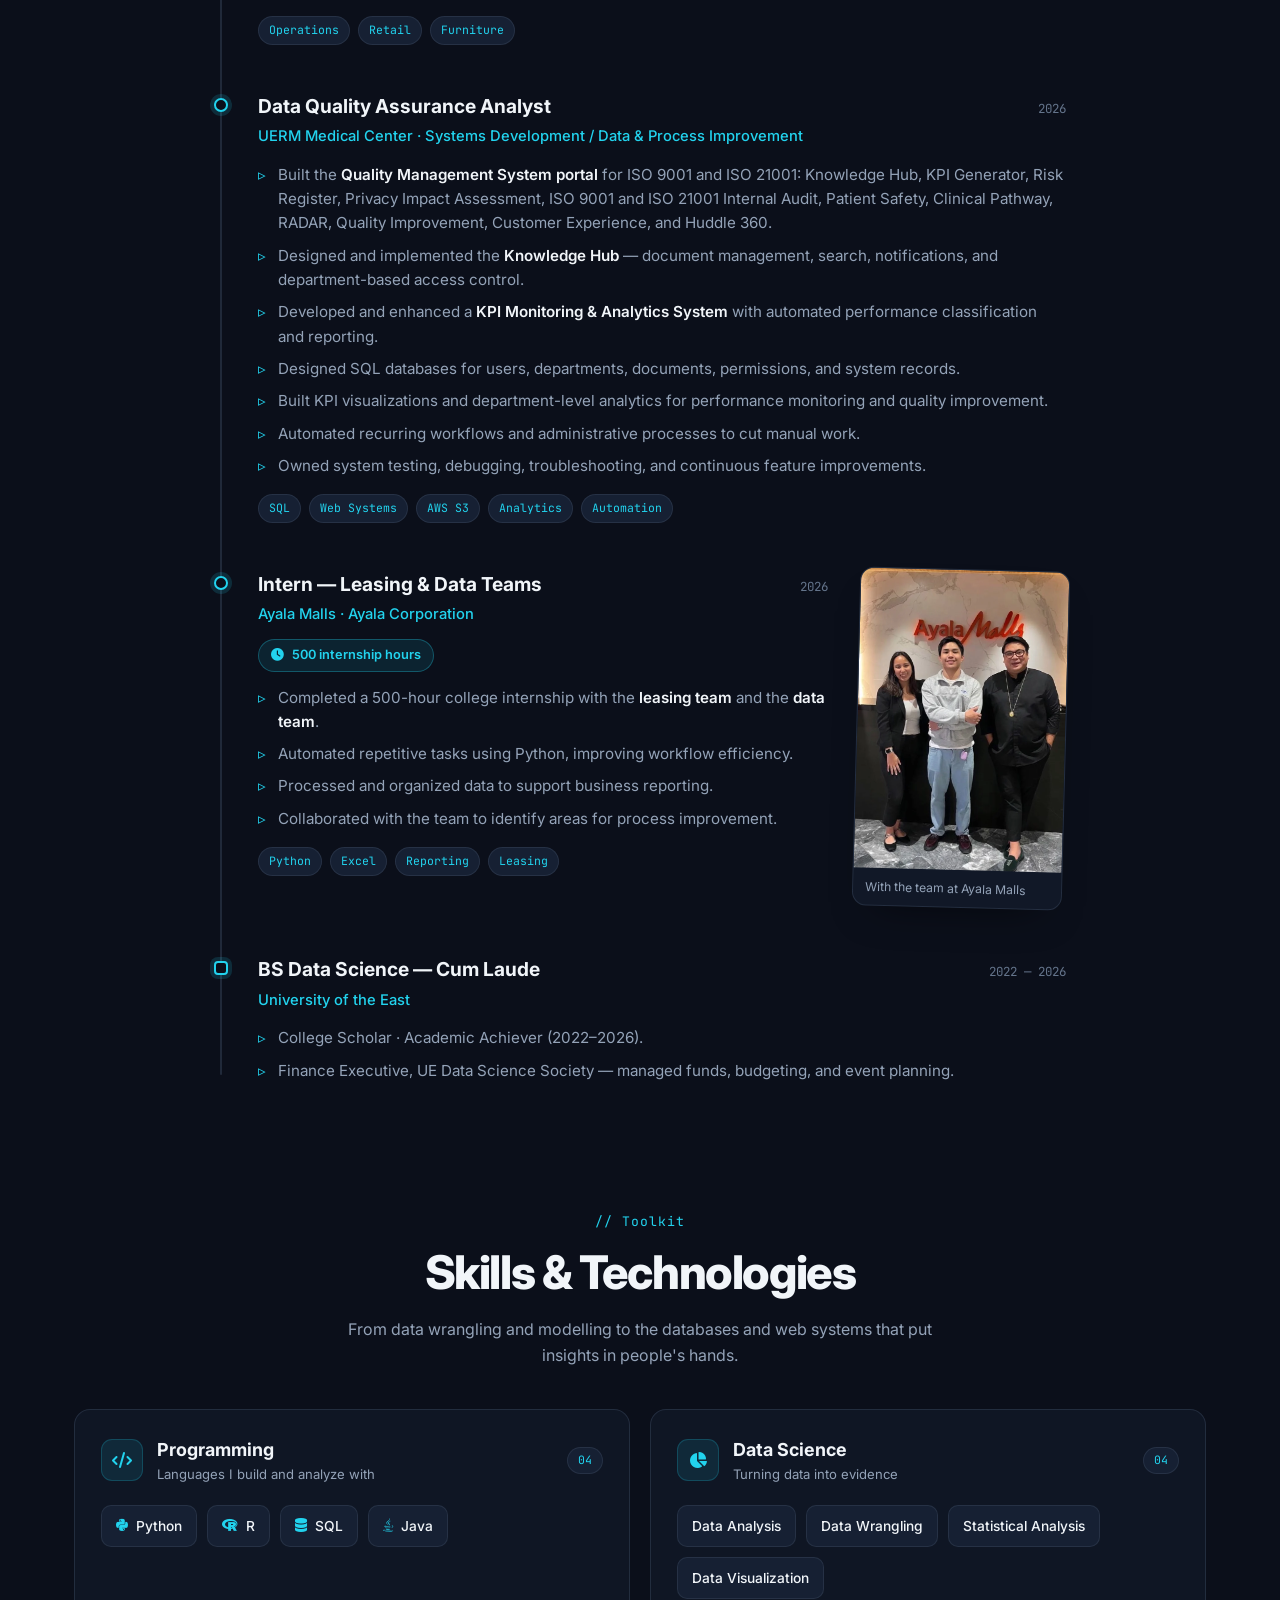
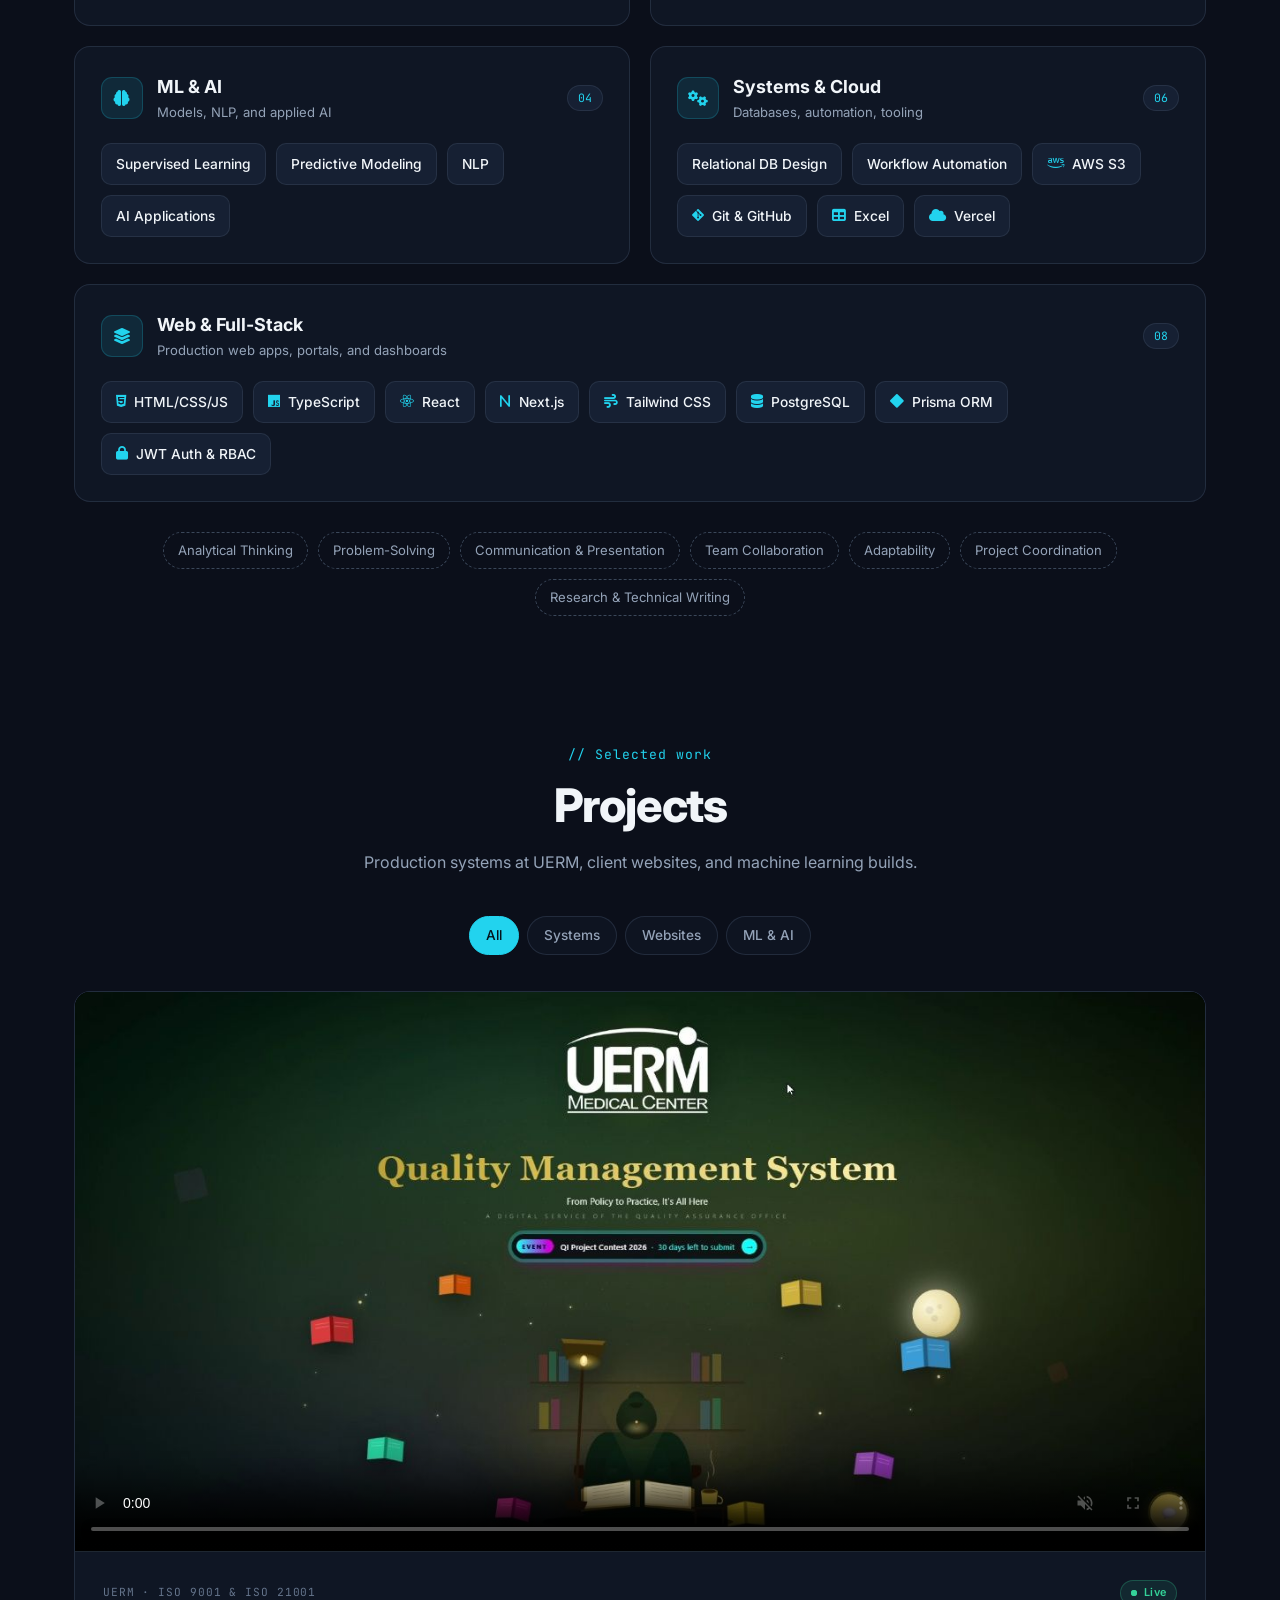
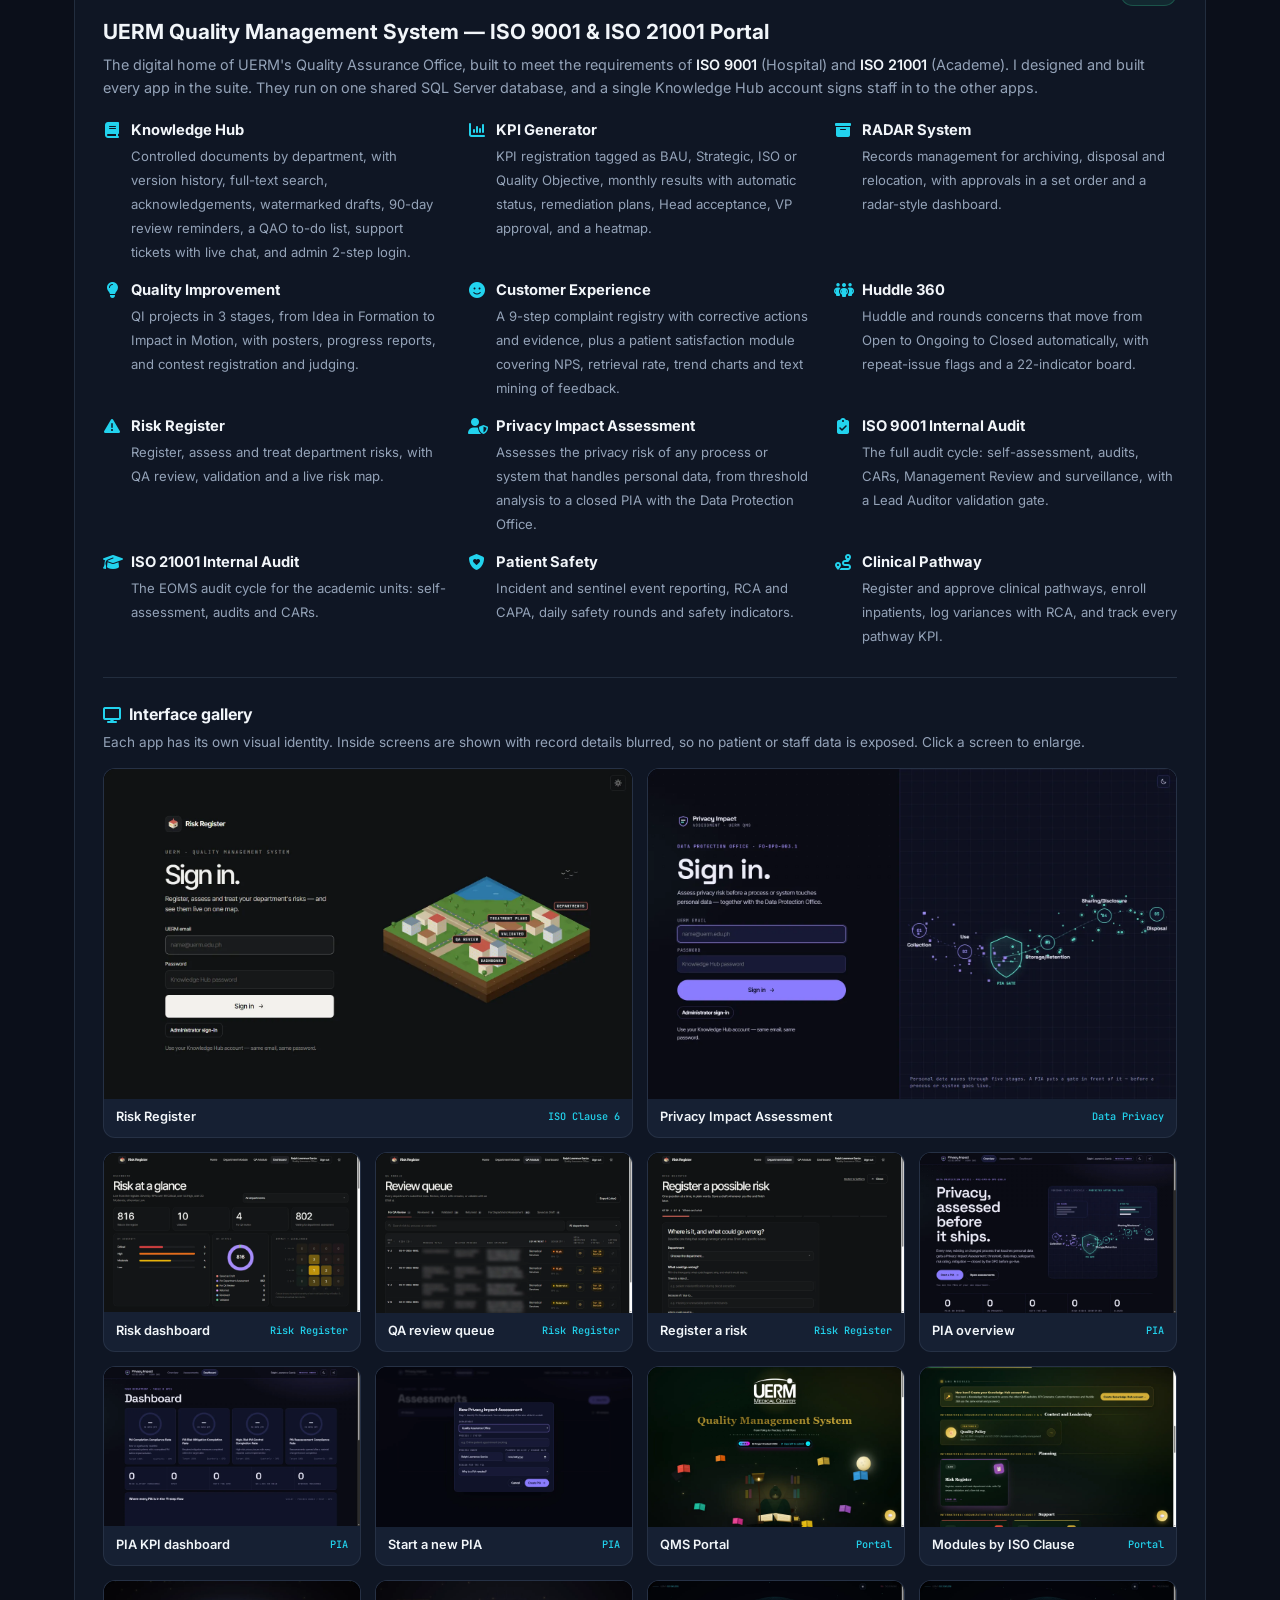
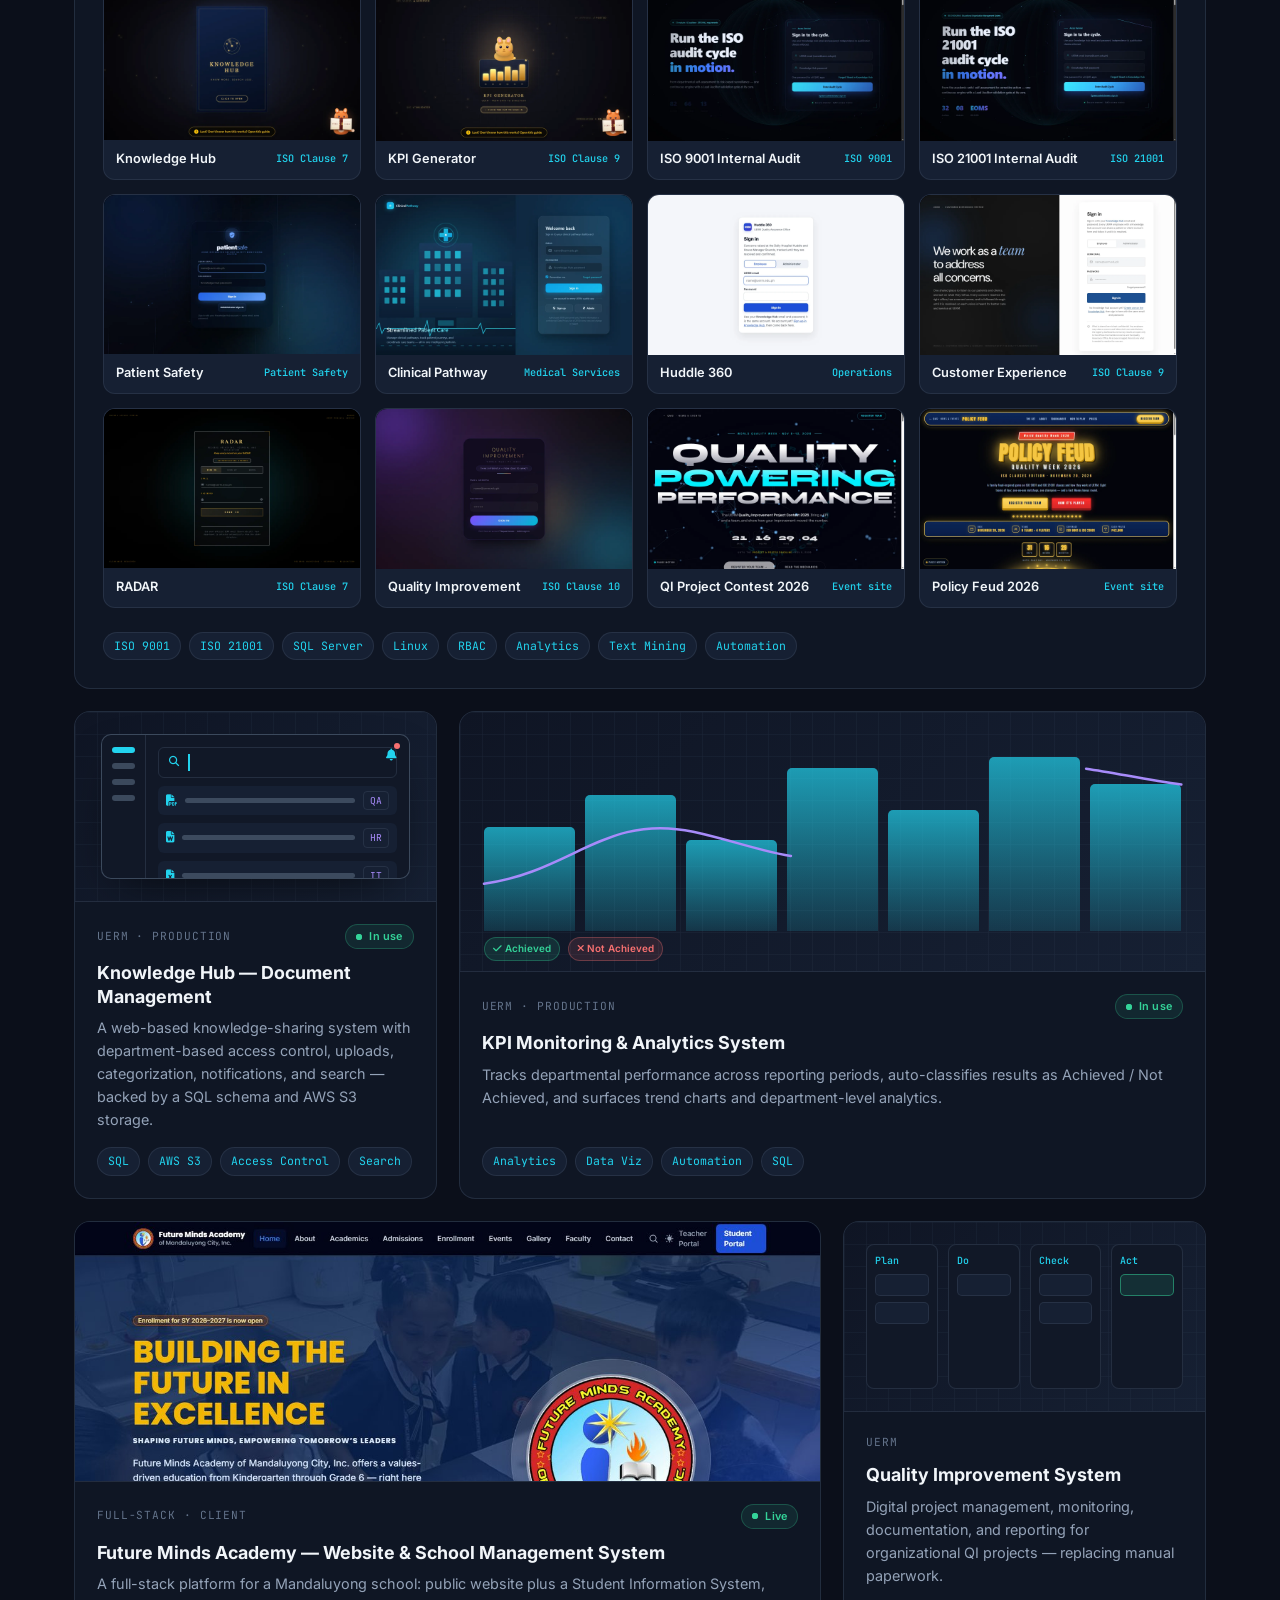
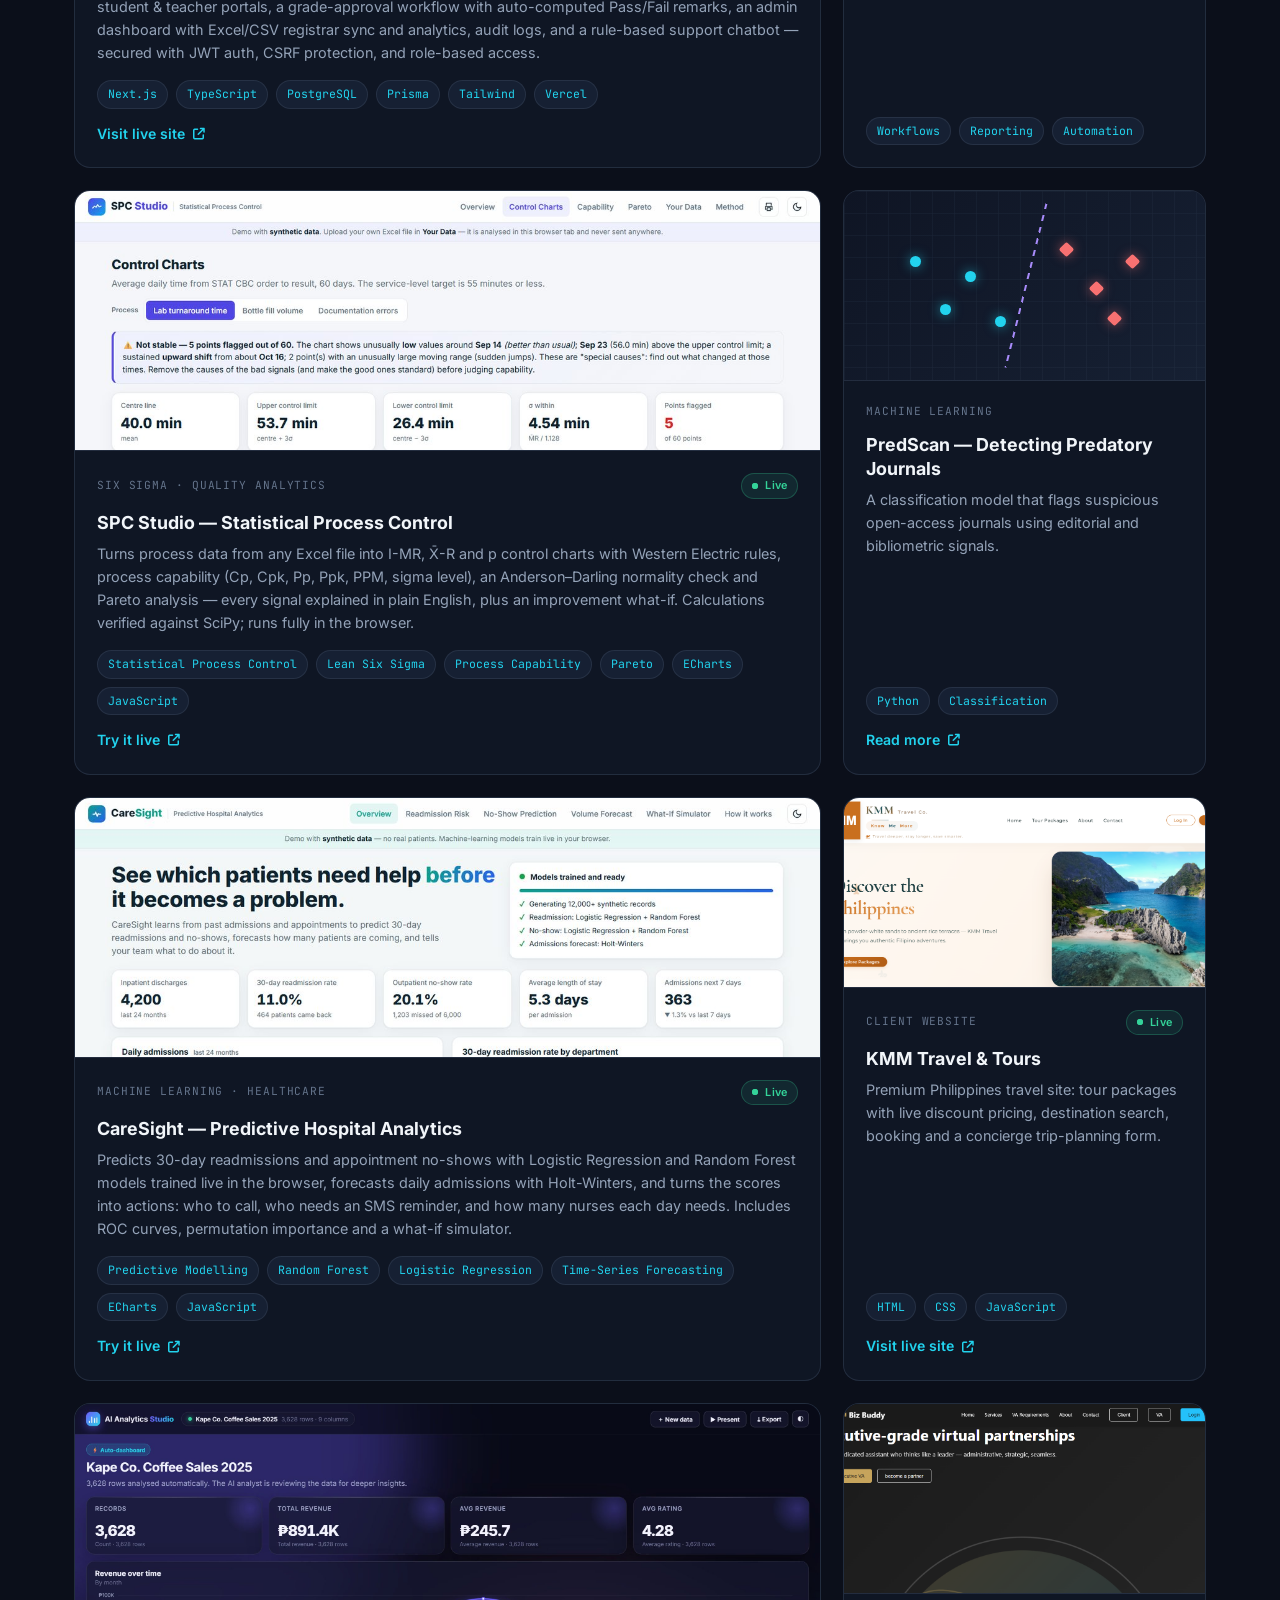
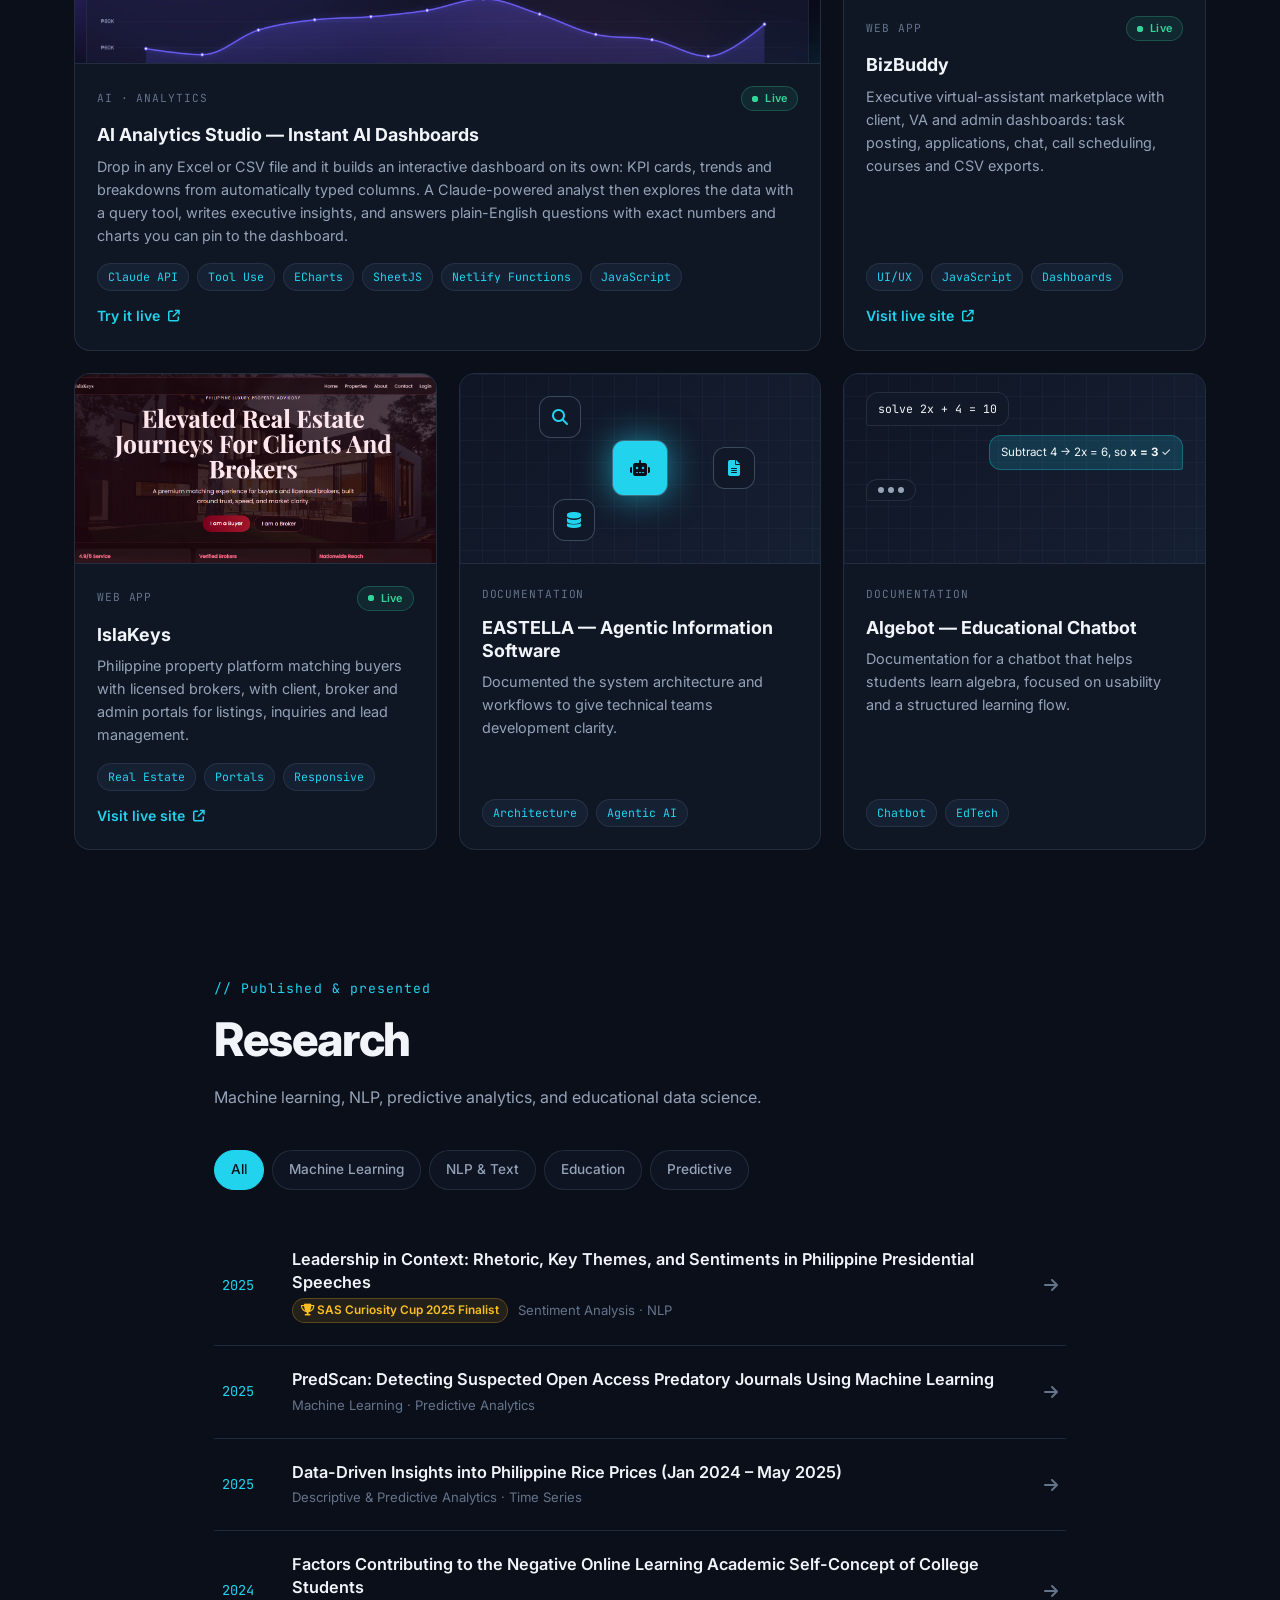
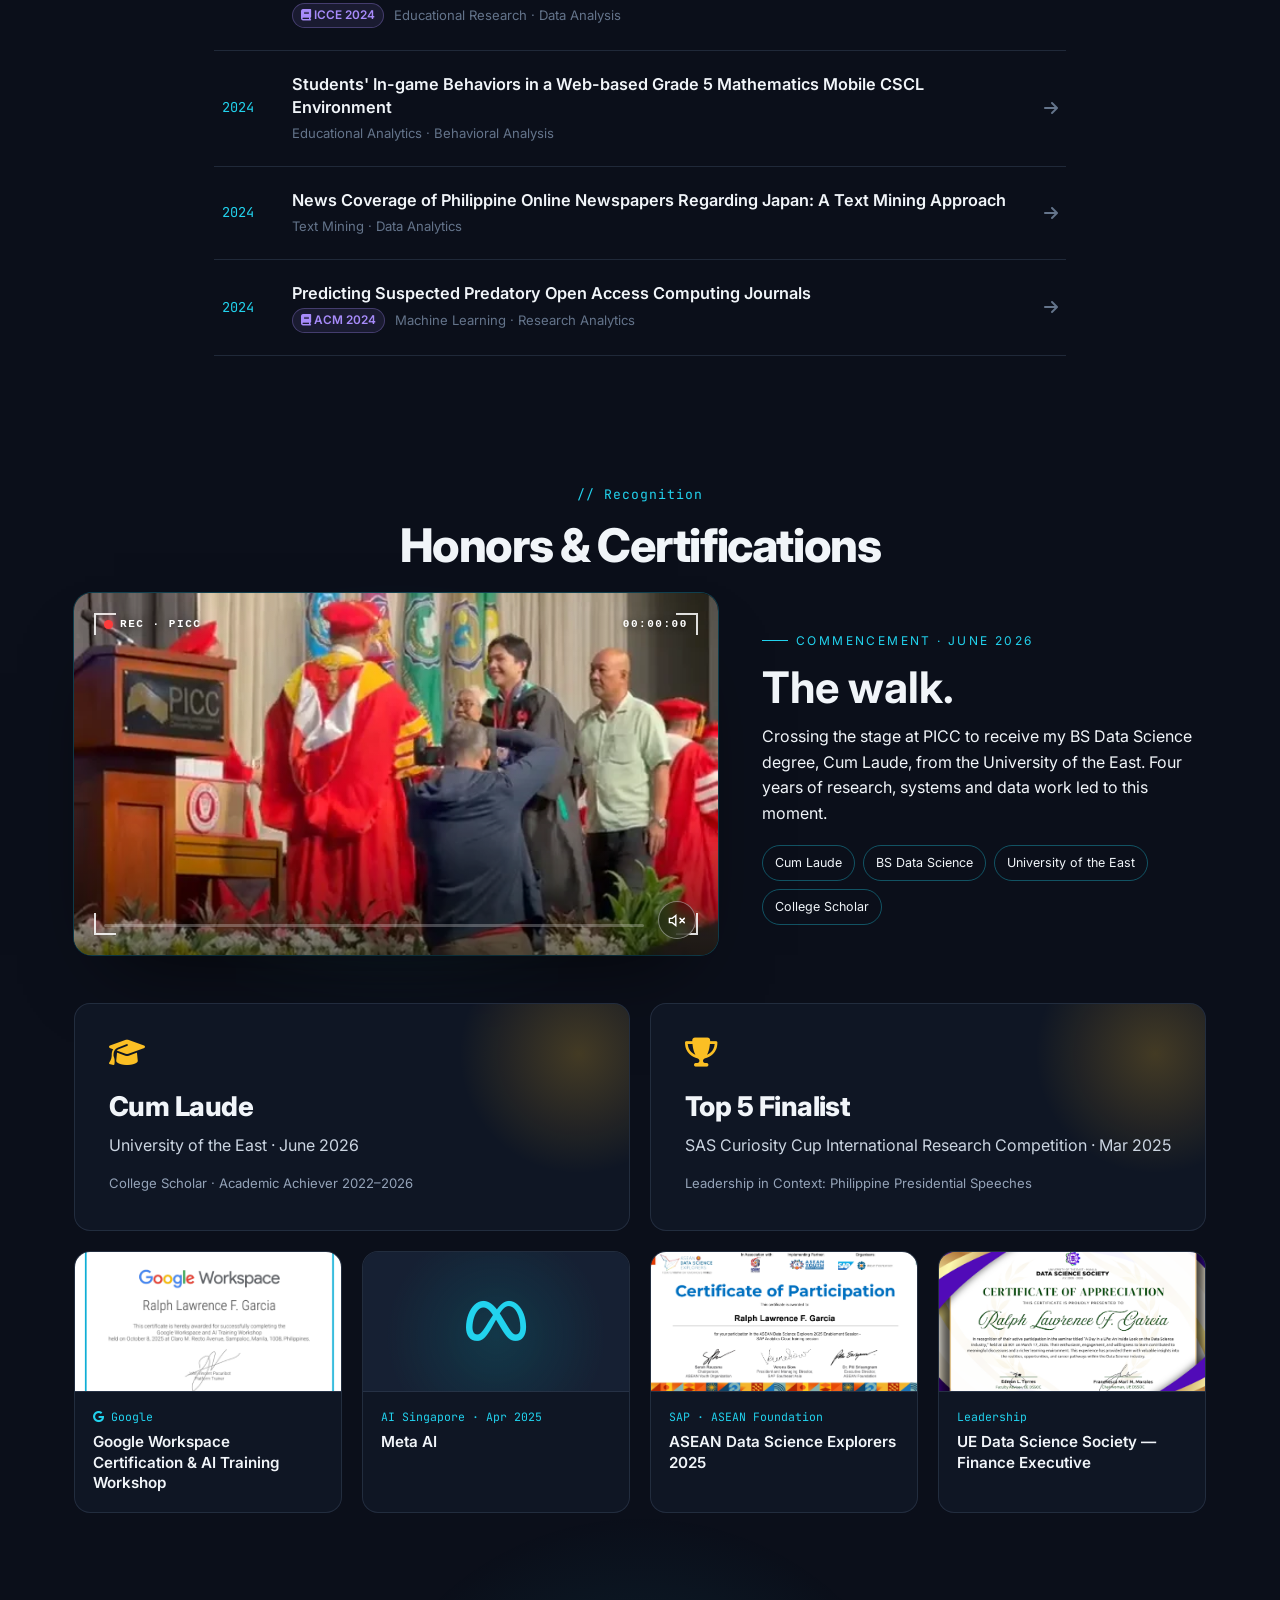
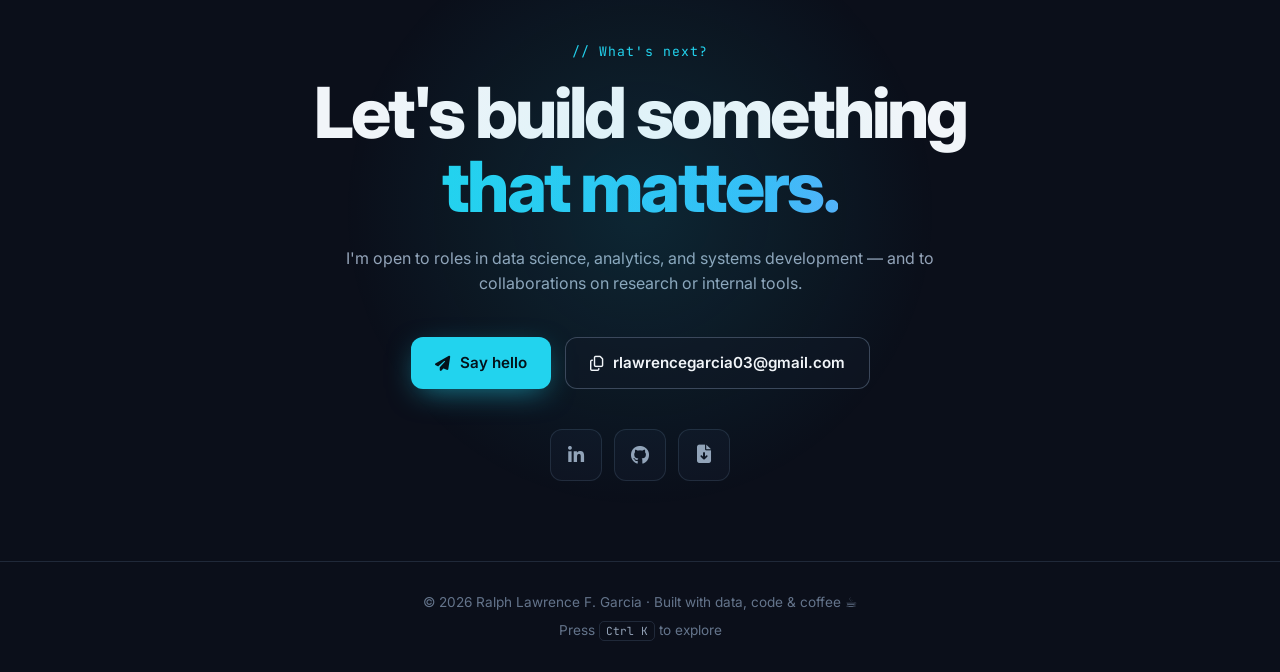
==== commit f20b7eb6: "Hide Drs'. Drip project for now Co-Authored-By: Claude Opus 5.5 <noreply@anthropic.com>" ====
--- a/index.html
+++ b/index.html
@@ -652,7 +652,8 @@
             </div>
           </article>
 
-          <!-- Drs'. Drip -->
+          <!-- Drs'. Drip — HIDDEN for now (restore by removing this comment wrapper)
+
           <article class="p-card reveal tilt" data-cat="web">
             <div class="p-visual img"><img src="drsdrip_homepage.jpg" alt="Drs'. Drip Lounge website screenshot" loading="lazy"></div>
             <div class="p-body">
@@ -663,6 +664,7 @@
               <a href="https://garciaralphlawrence-svg.github.io/DrsDrip-Demo/" class="p-link" target="_blank" rel="noopener">Visit live site <i class="fa-solid fa-arrow-up-right-from-square"></i></a>
             </div>
           </article>
+          -->
 
           <!-- KMM -->
           <article class="p-card reveal tilt" data-cat="web">
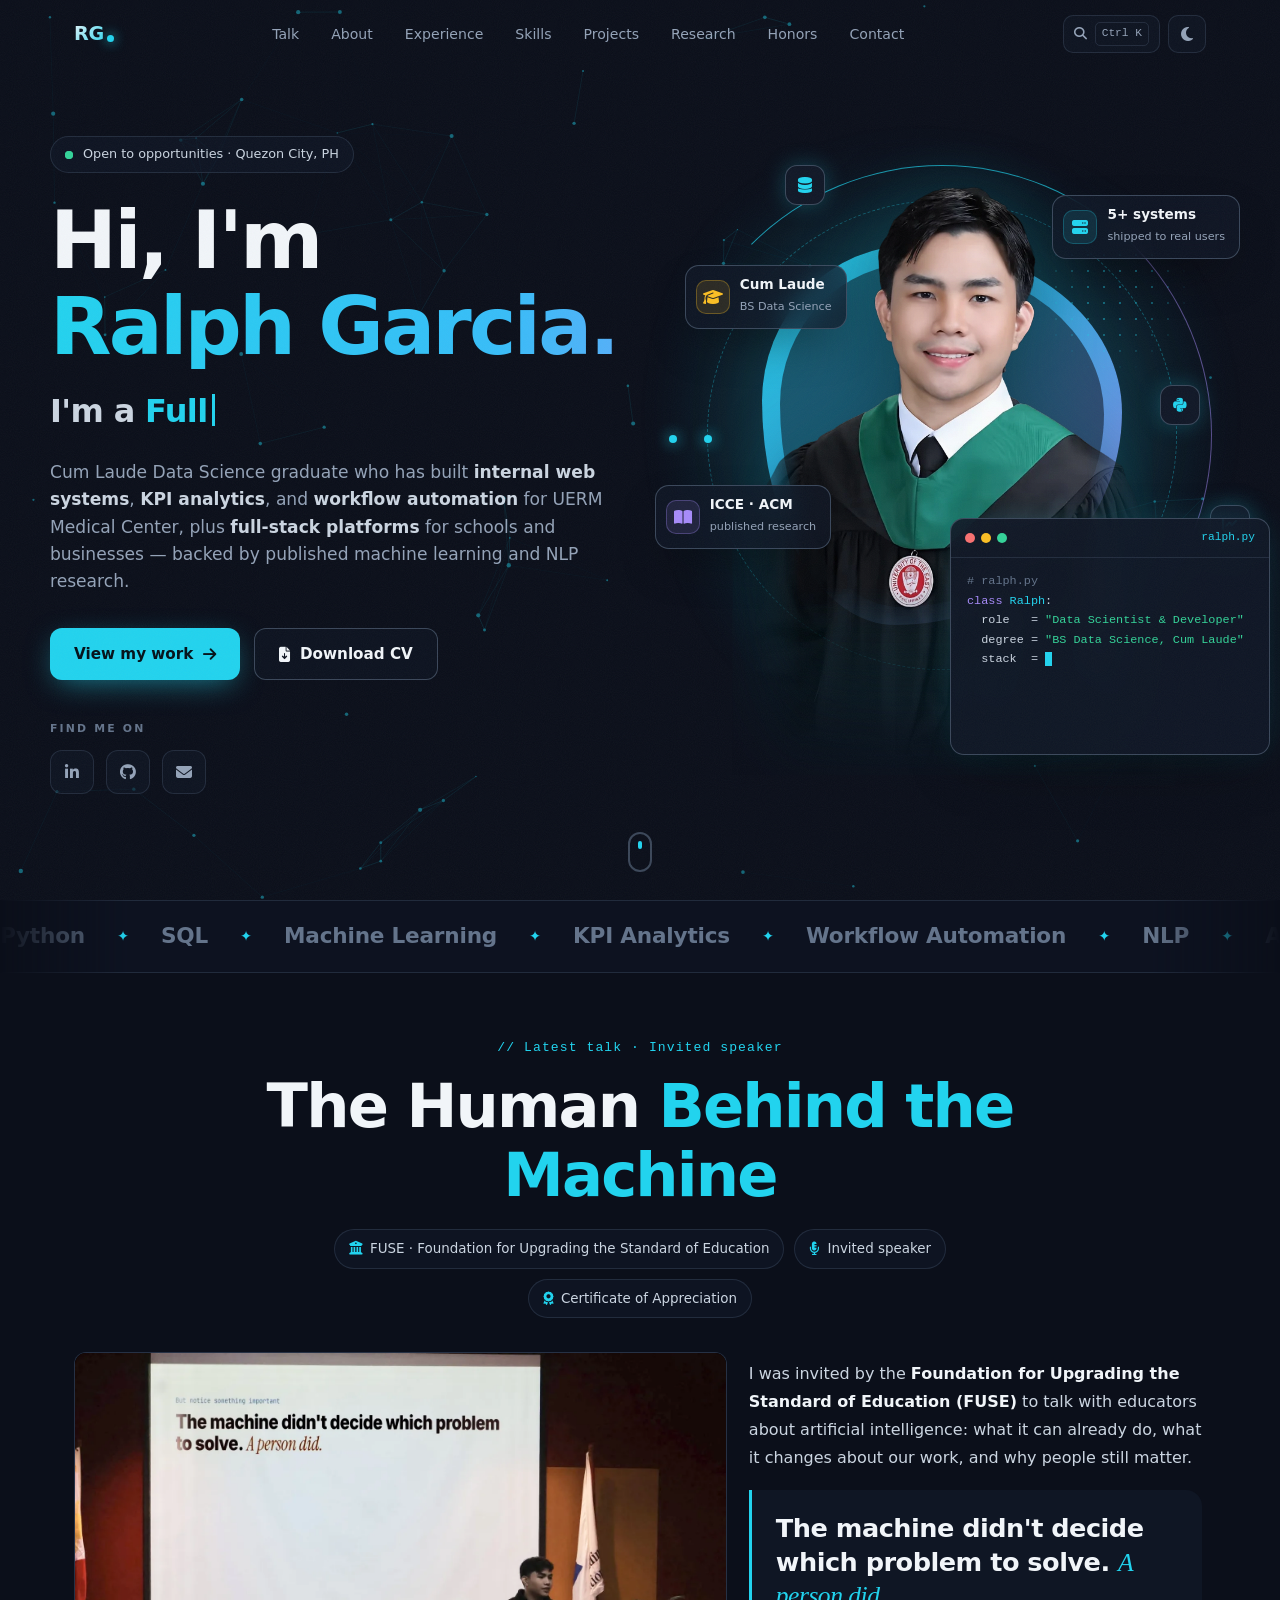
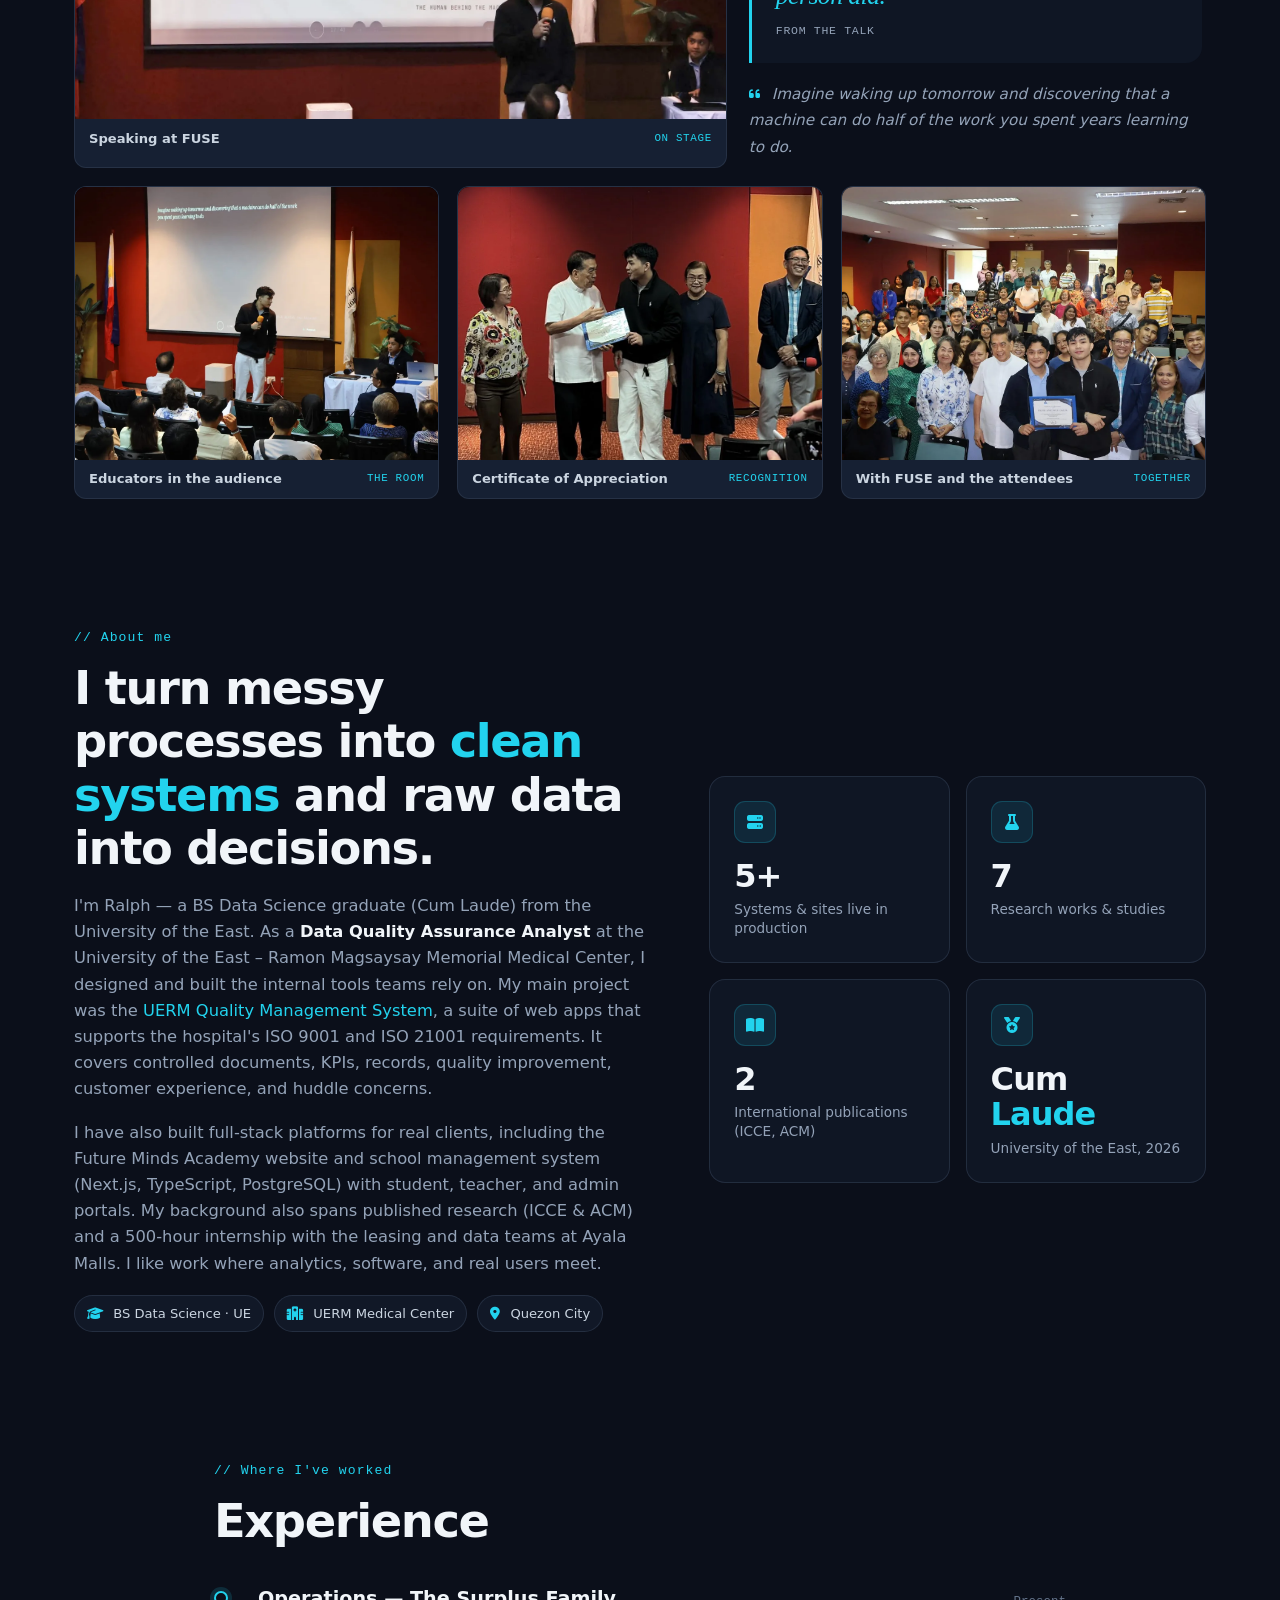
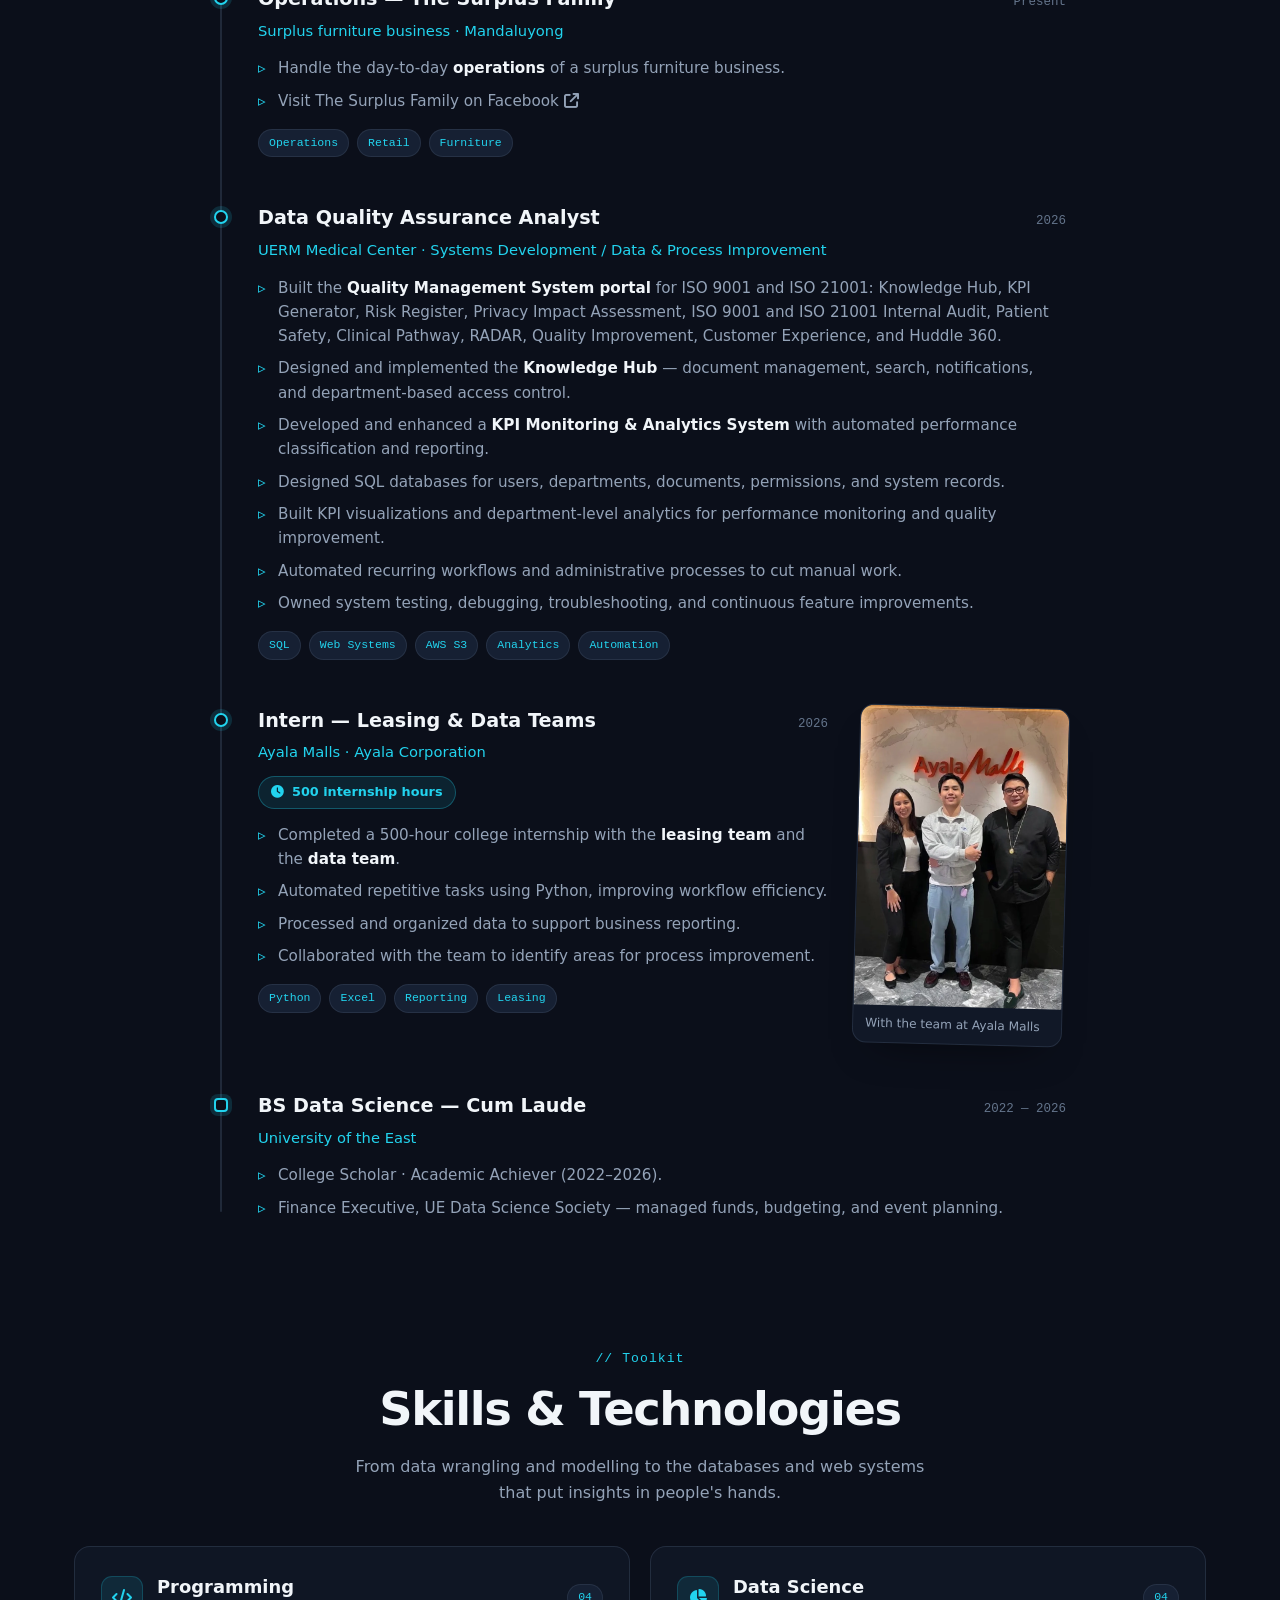
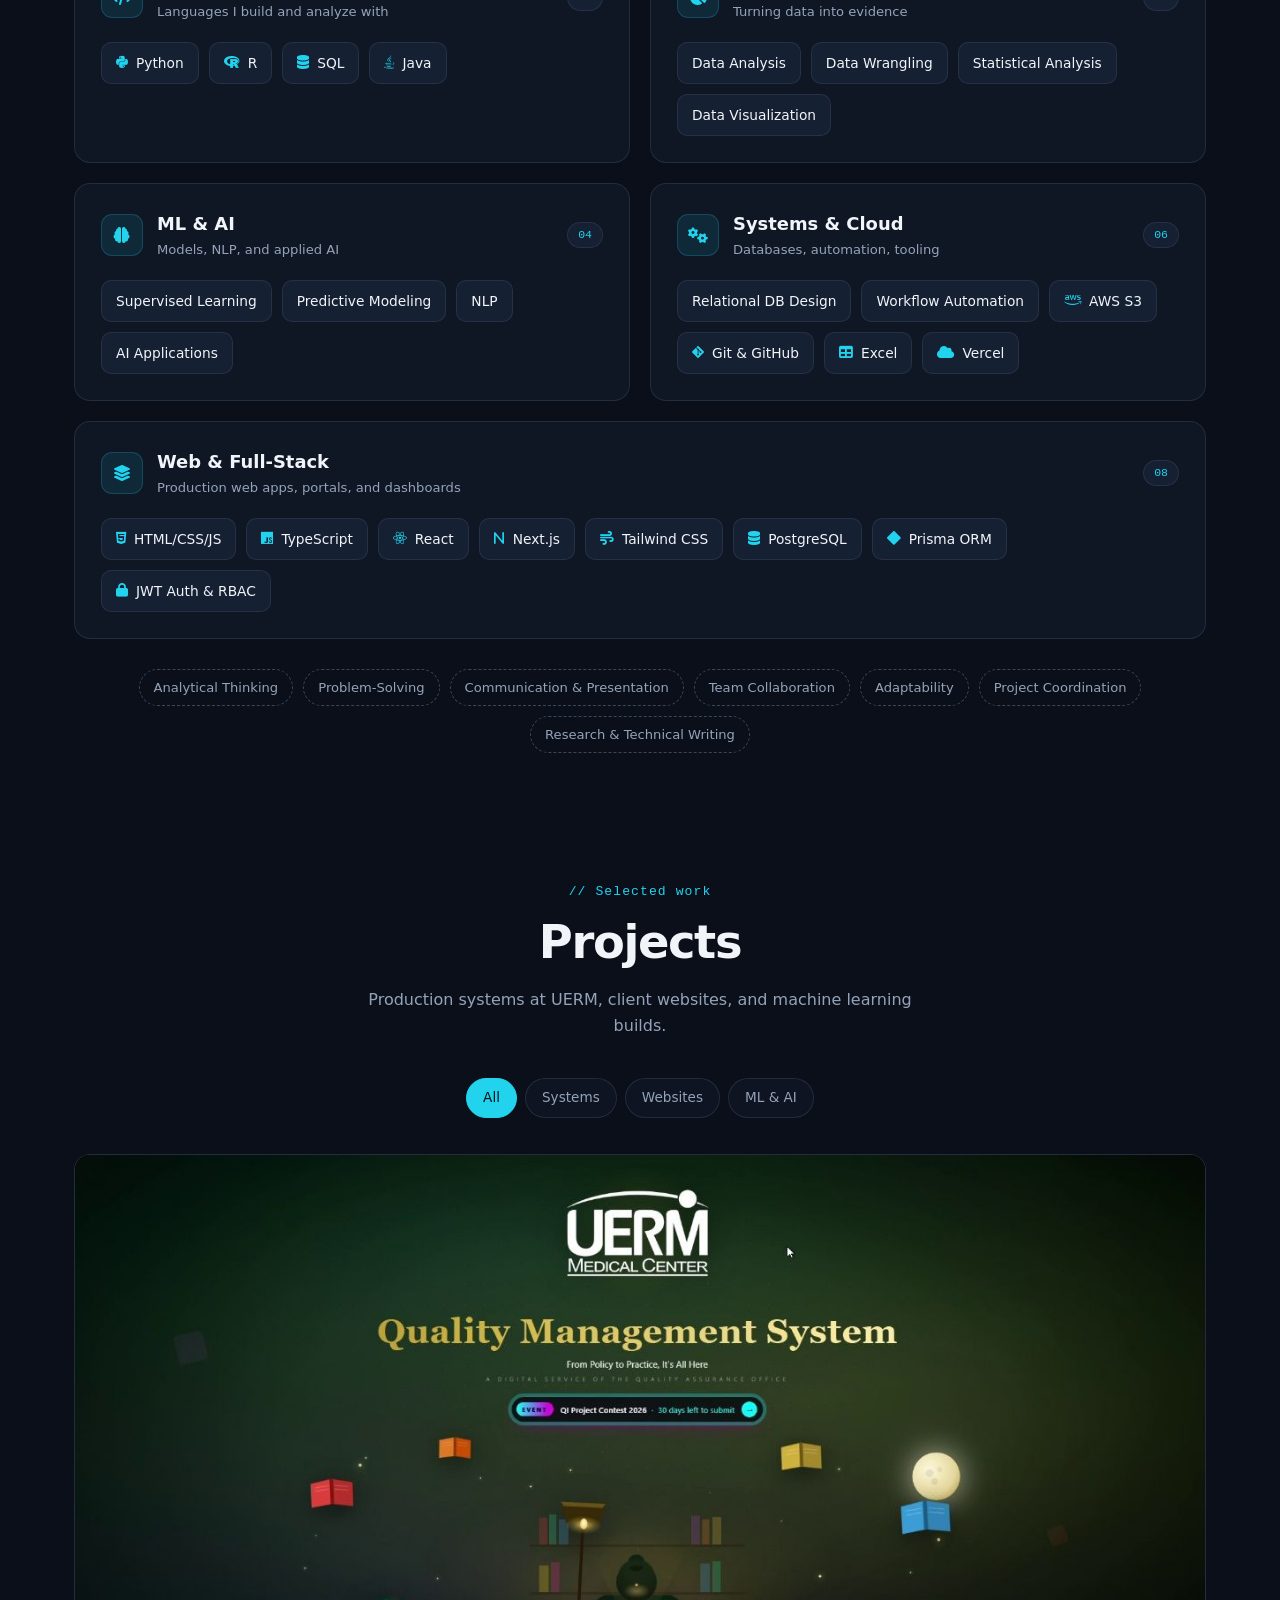
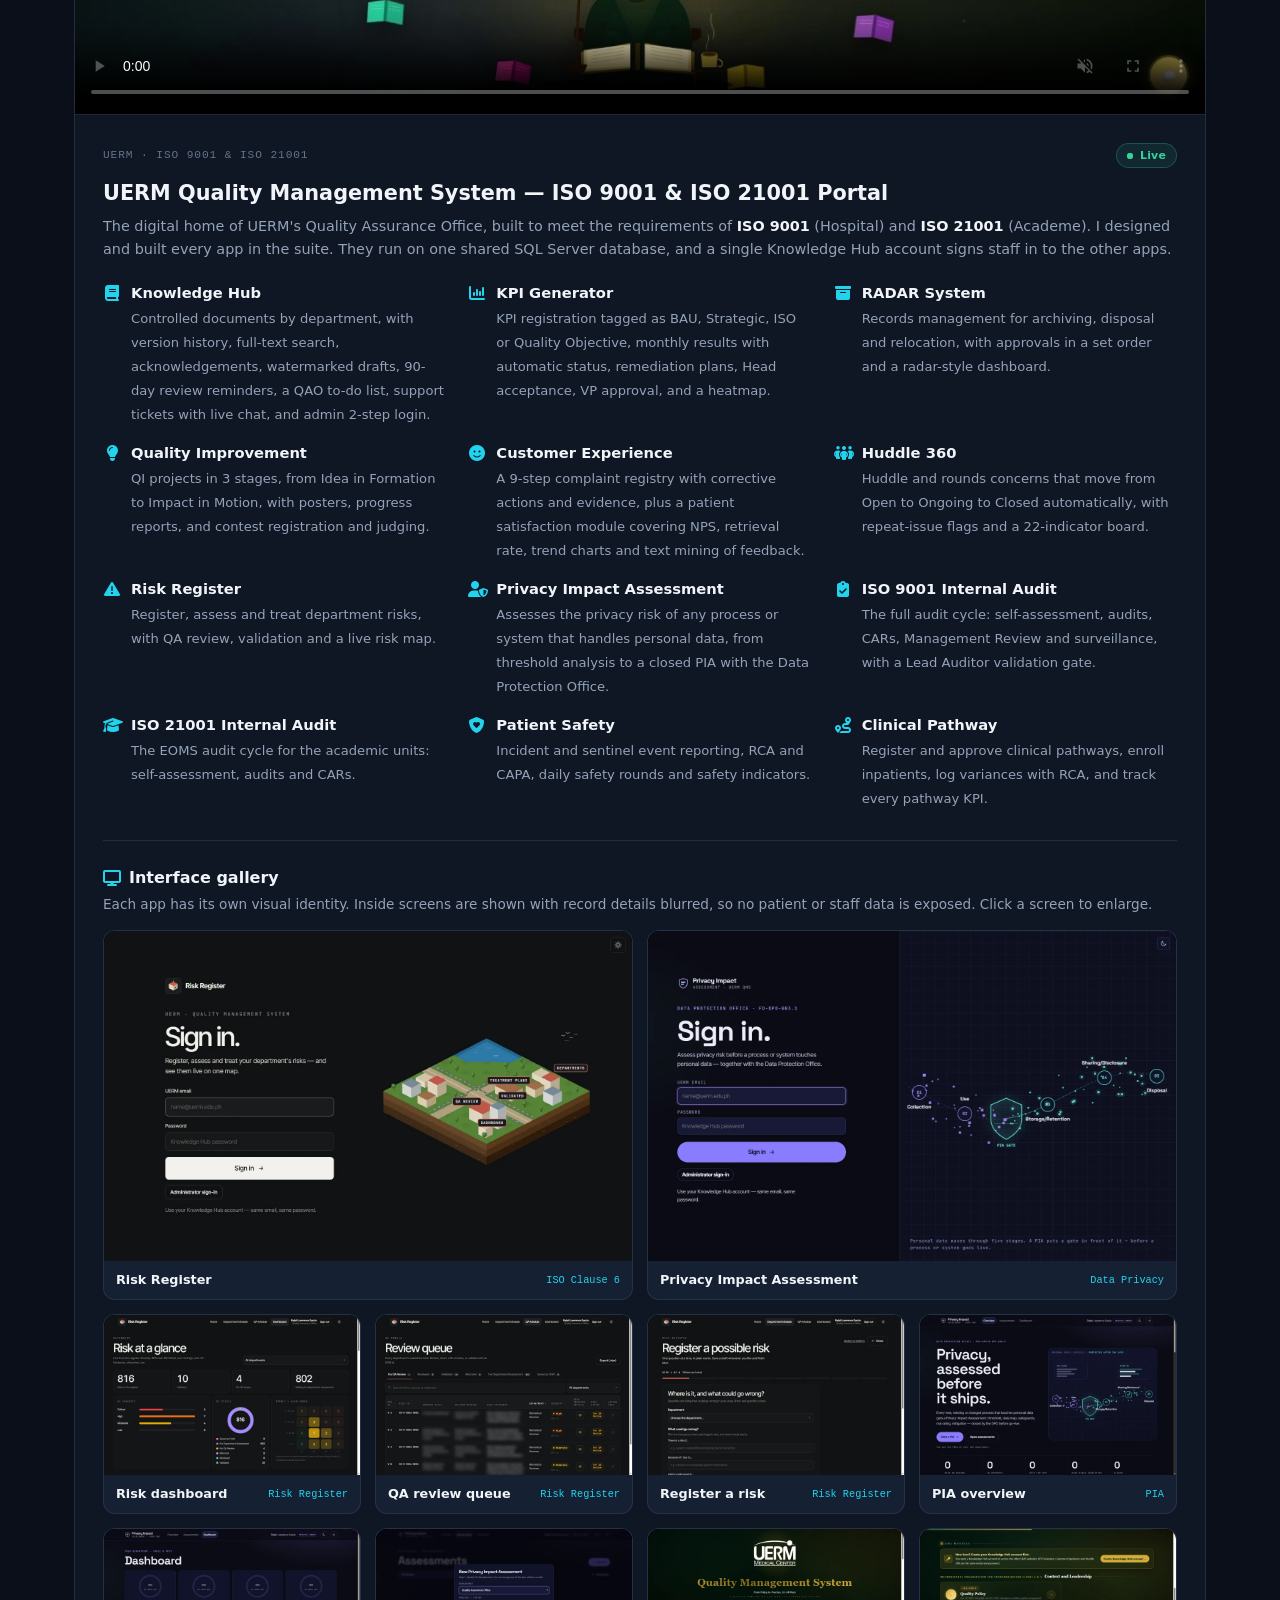
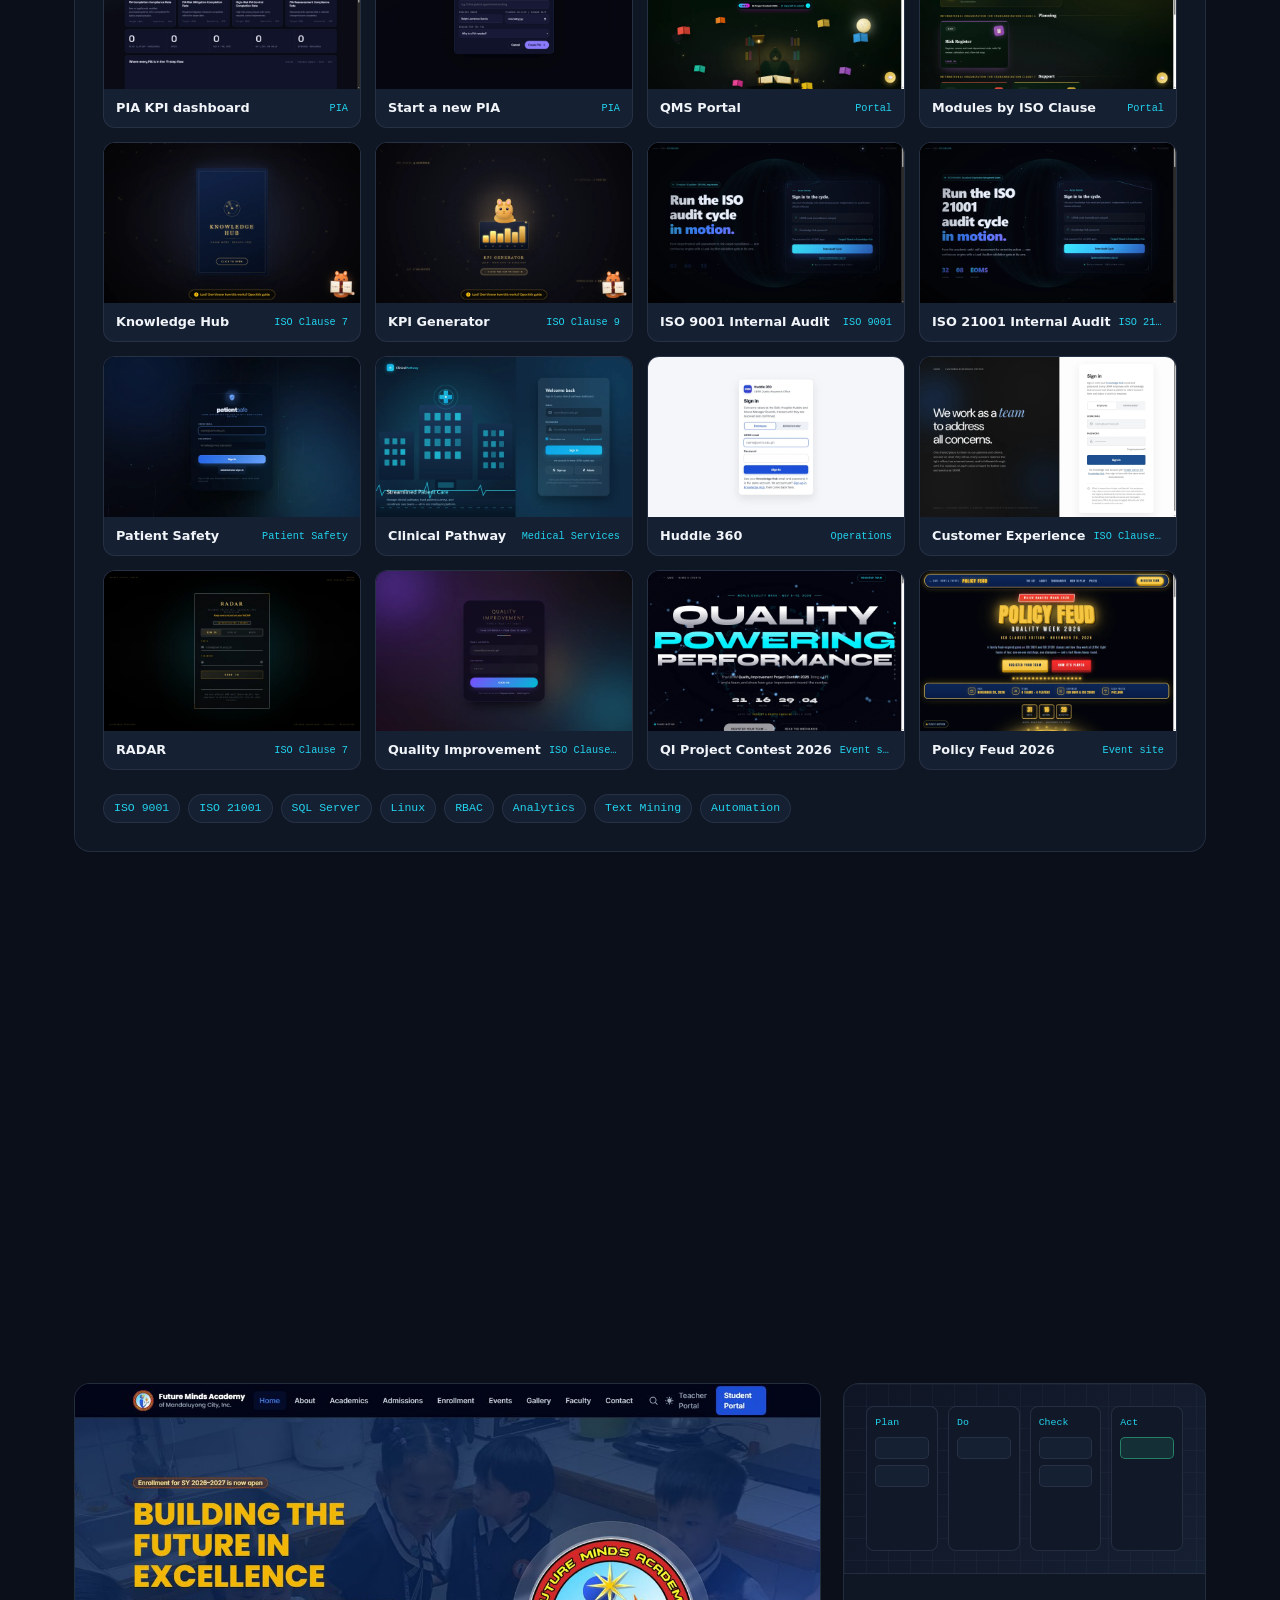
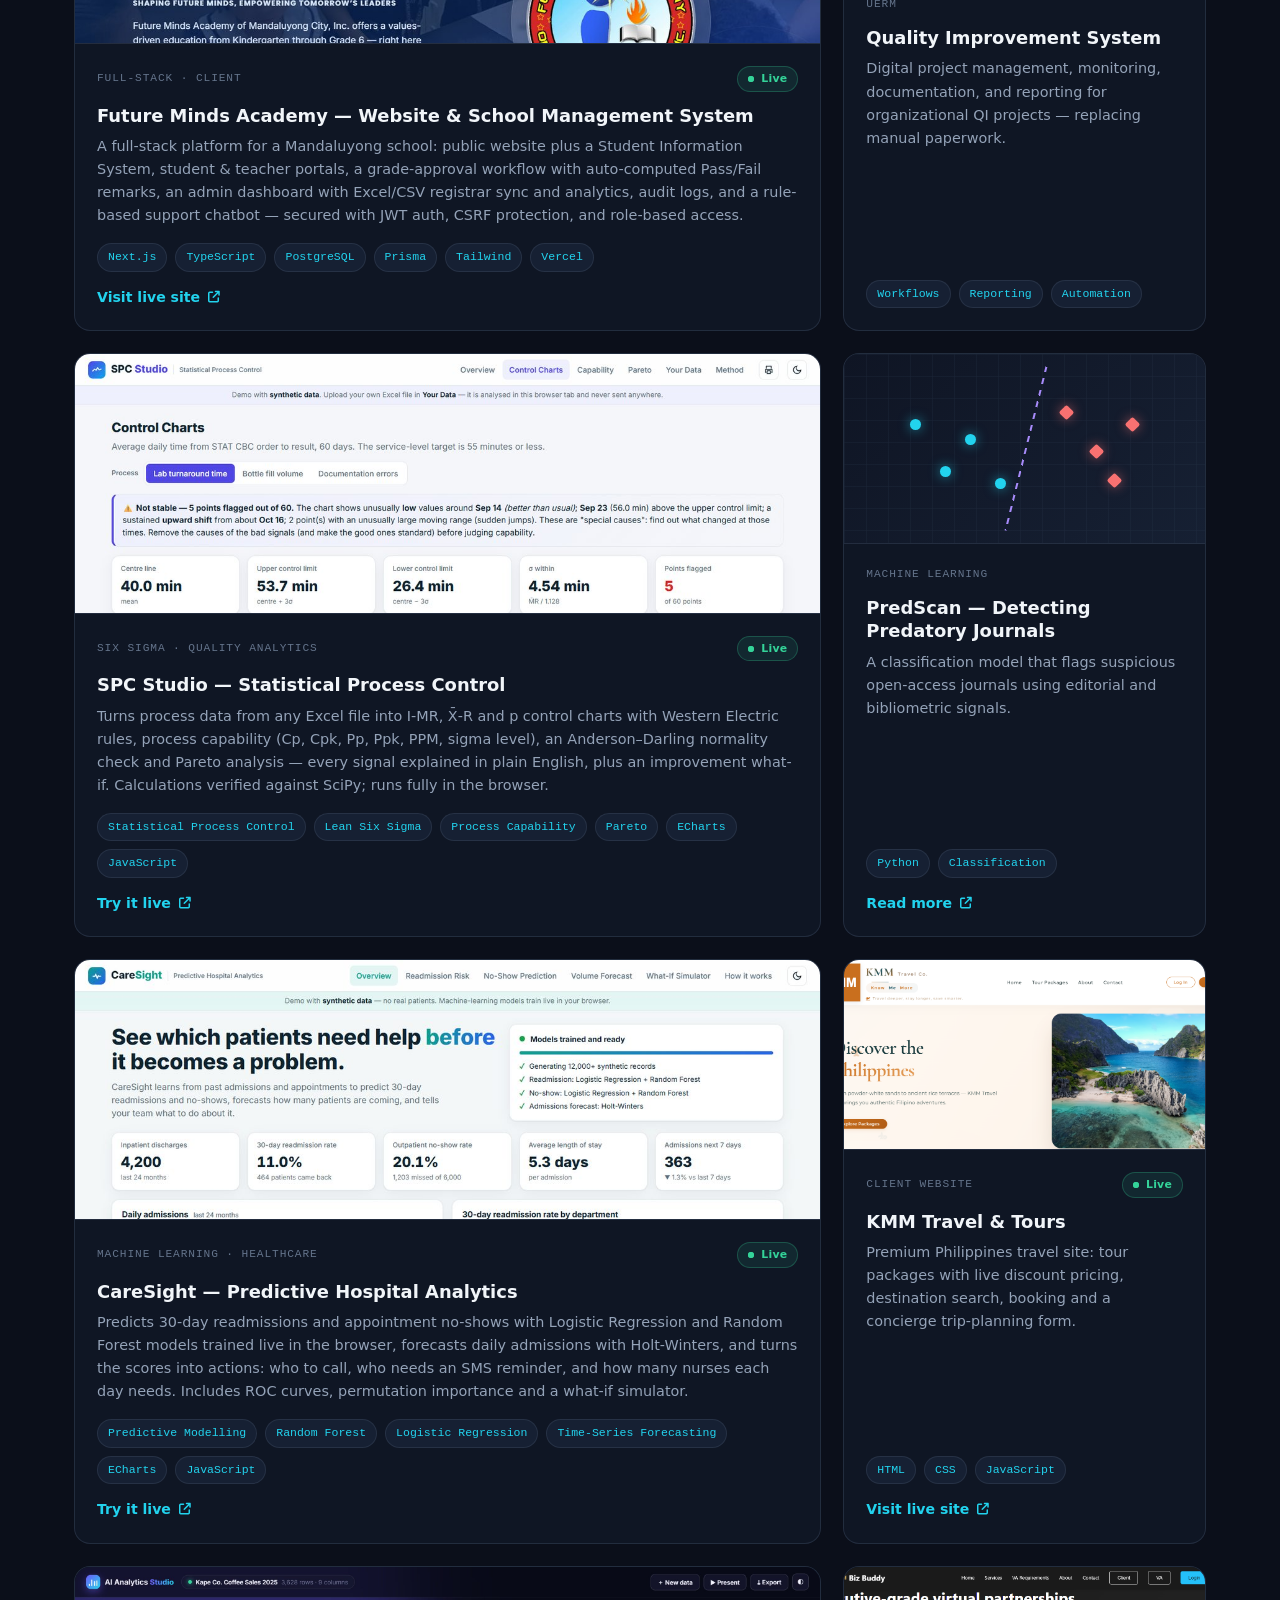
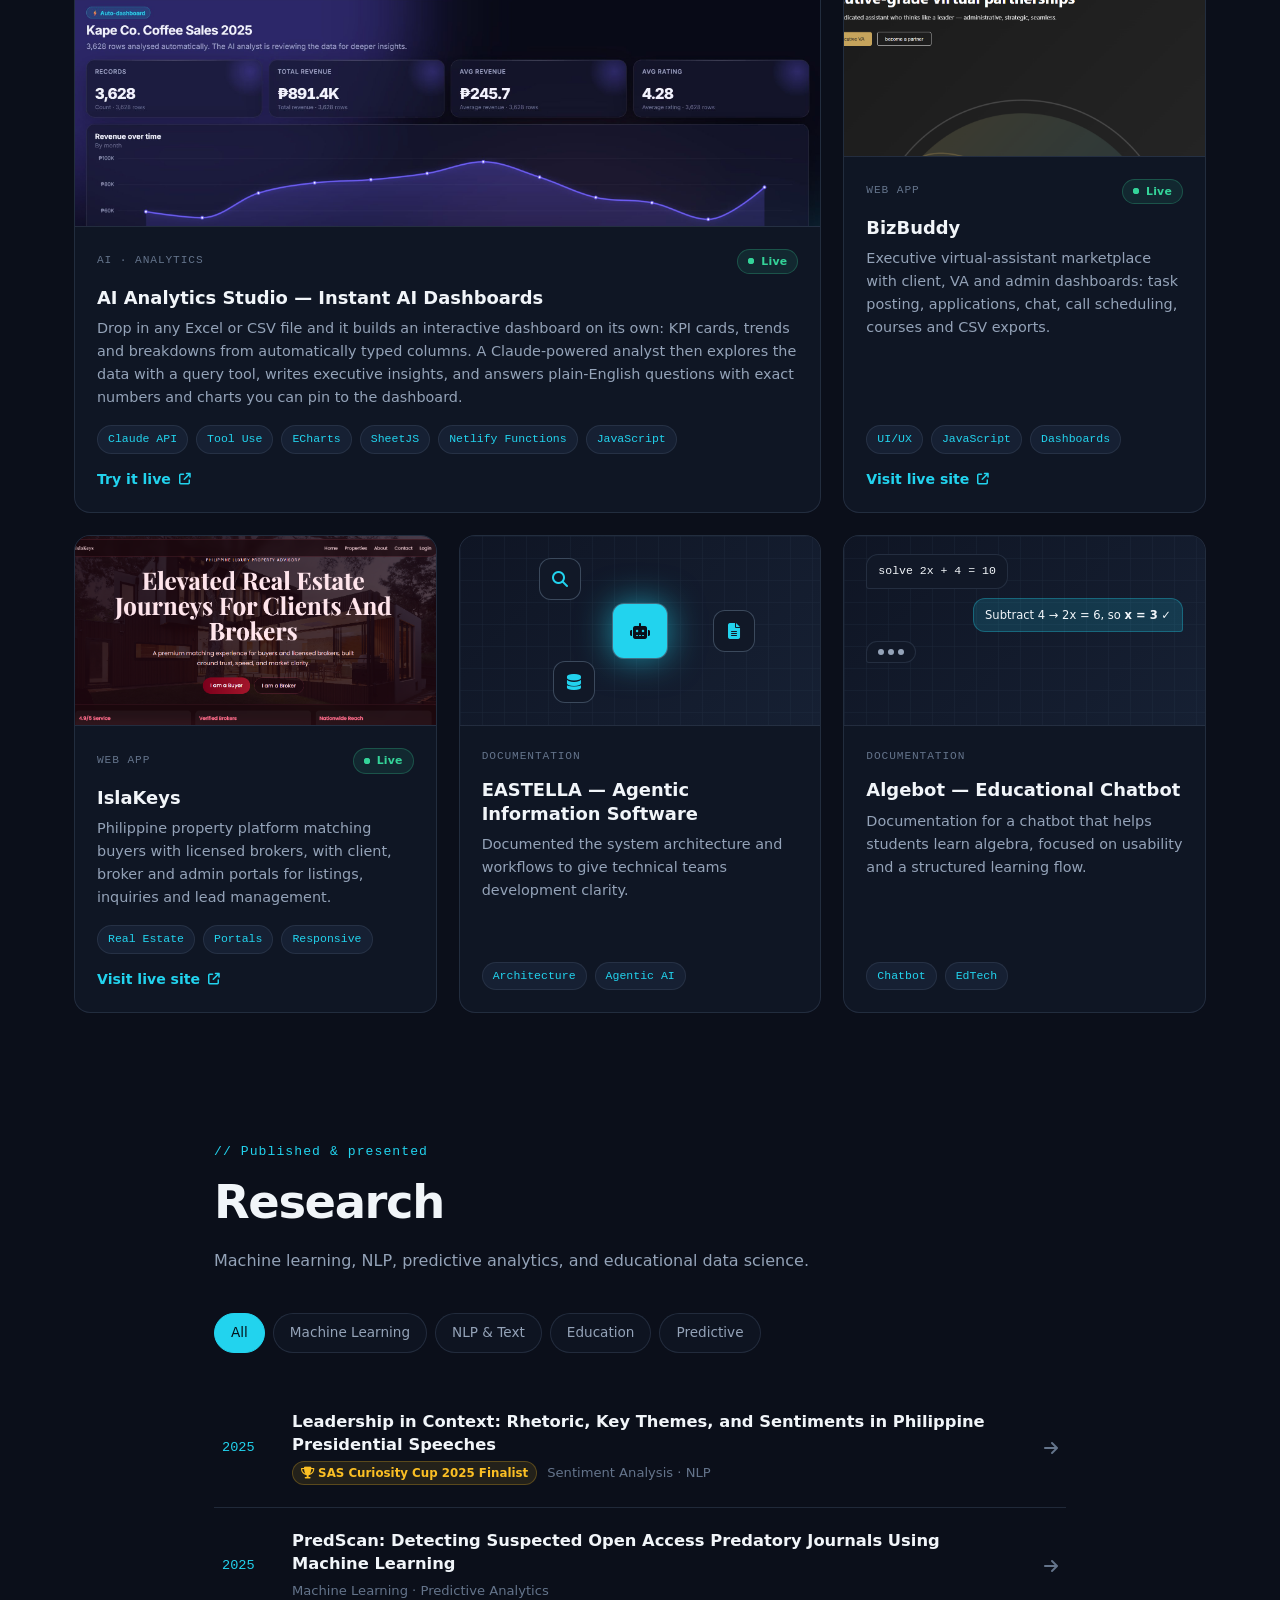
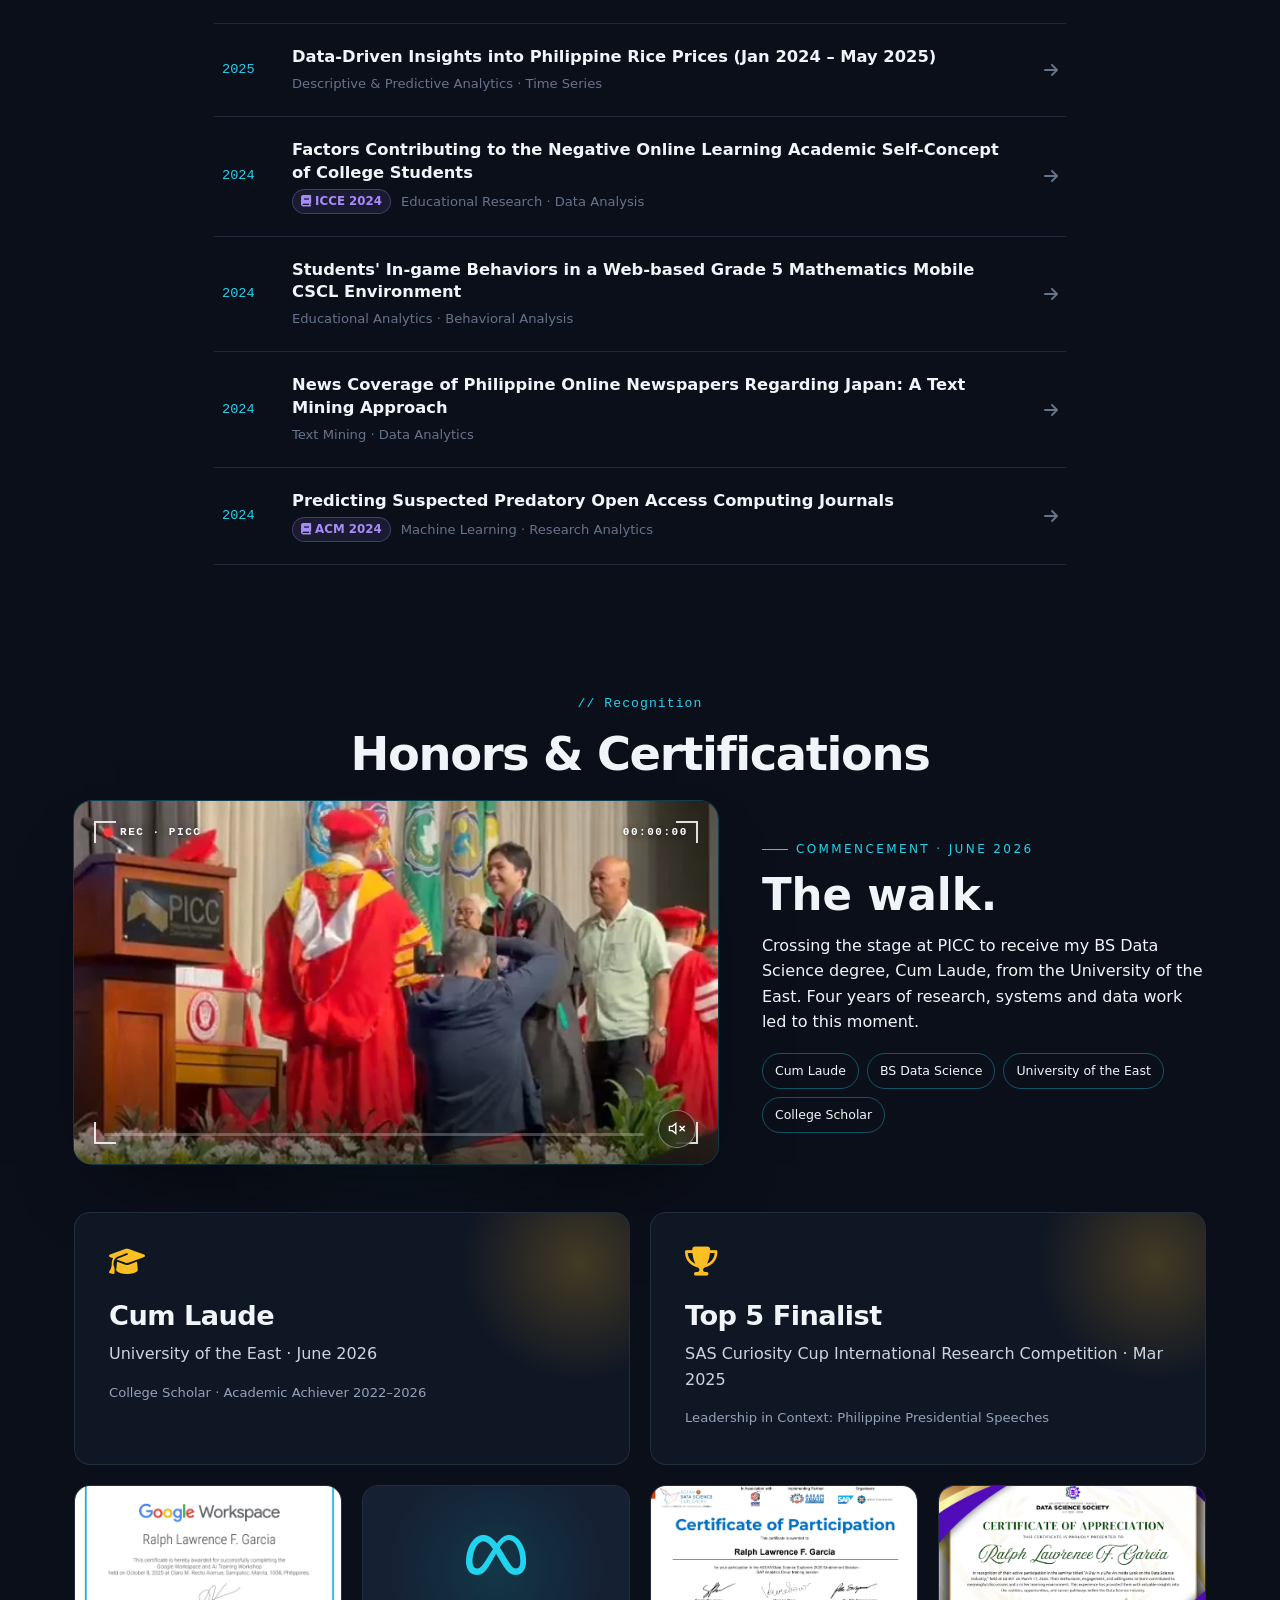
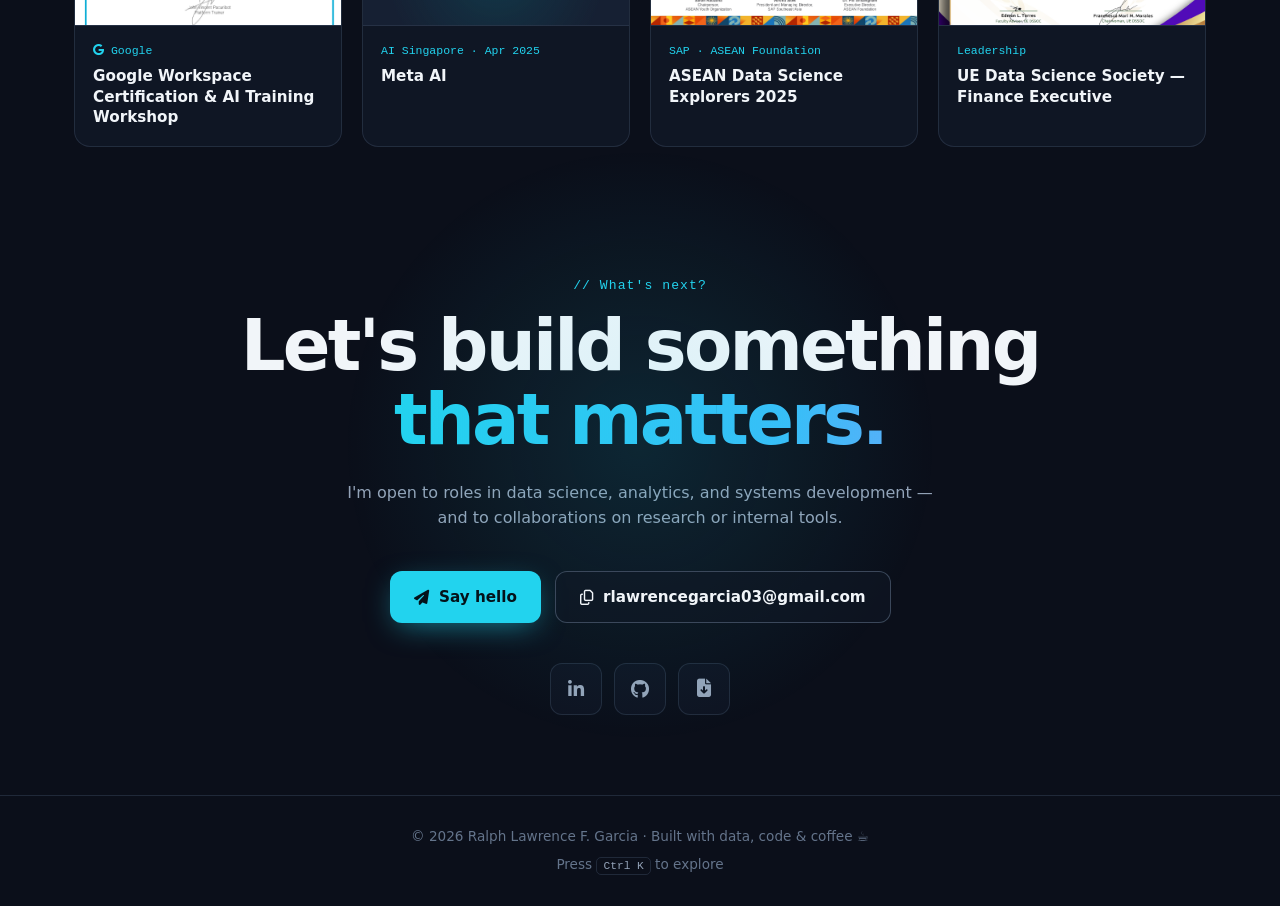
==== commit f5032f5d: "Security: add Content-Security-Policy (blocks injected third-party scripts) Co-Authored-By: Claude O" ====
--- a/index.html
+++ b/index.html
@@ -3,6 +3,7 @@
 <head>
   <meta charset="utf-8">
   <meta name="viewport" content="width=device-width, initial-scale=1">
+<meta http-equiv="Content-Security-Policy" content="default-src 'self'; script-src 'self' https://cdnjs.cloudflare.com https://garciaralphlawrence-svg.github.io 'unsafe-inline'; style-src 'self' 'unsafe-inline' https://fonts.googleapis.com https://cdnjs.cloudflare.com; font-src 'self' data: https://fonts.gstatic.com https://cdnjs.cloudflare.com; img-src 'self' data: blob: https:; media-src 'self' blob: https:; connect-src 'self' https://garciaralphlawrence-svg.github.io; frame-src 'none'; object-src 'none'; base-uri 'self'; form-action 'self' mailto: https:">
   <title>Ralph Lawrence F. Garcia — Portfolio</title>
   <meta name="description" content="Ralph Lawrence F. Garcia — Data Scientist & Systems Developer. Building internal web systems, KPI analytics, workflow automation, and machine learning research.">
   <meta name="theme-color" content="#0b0f1a">
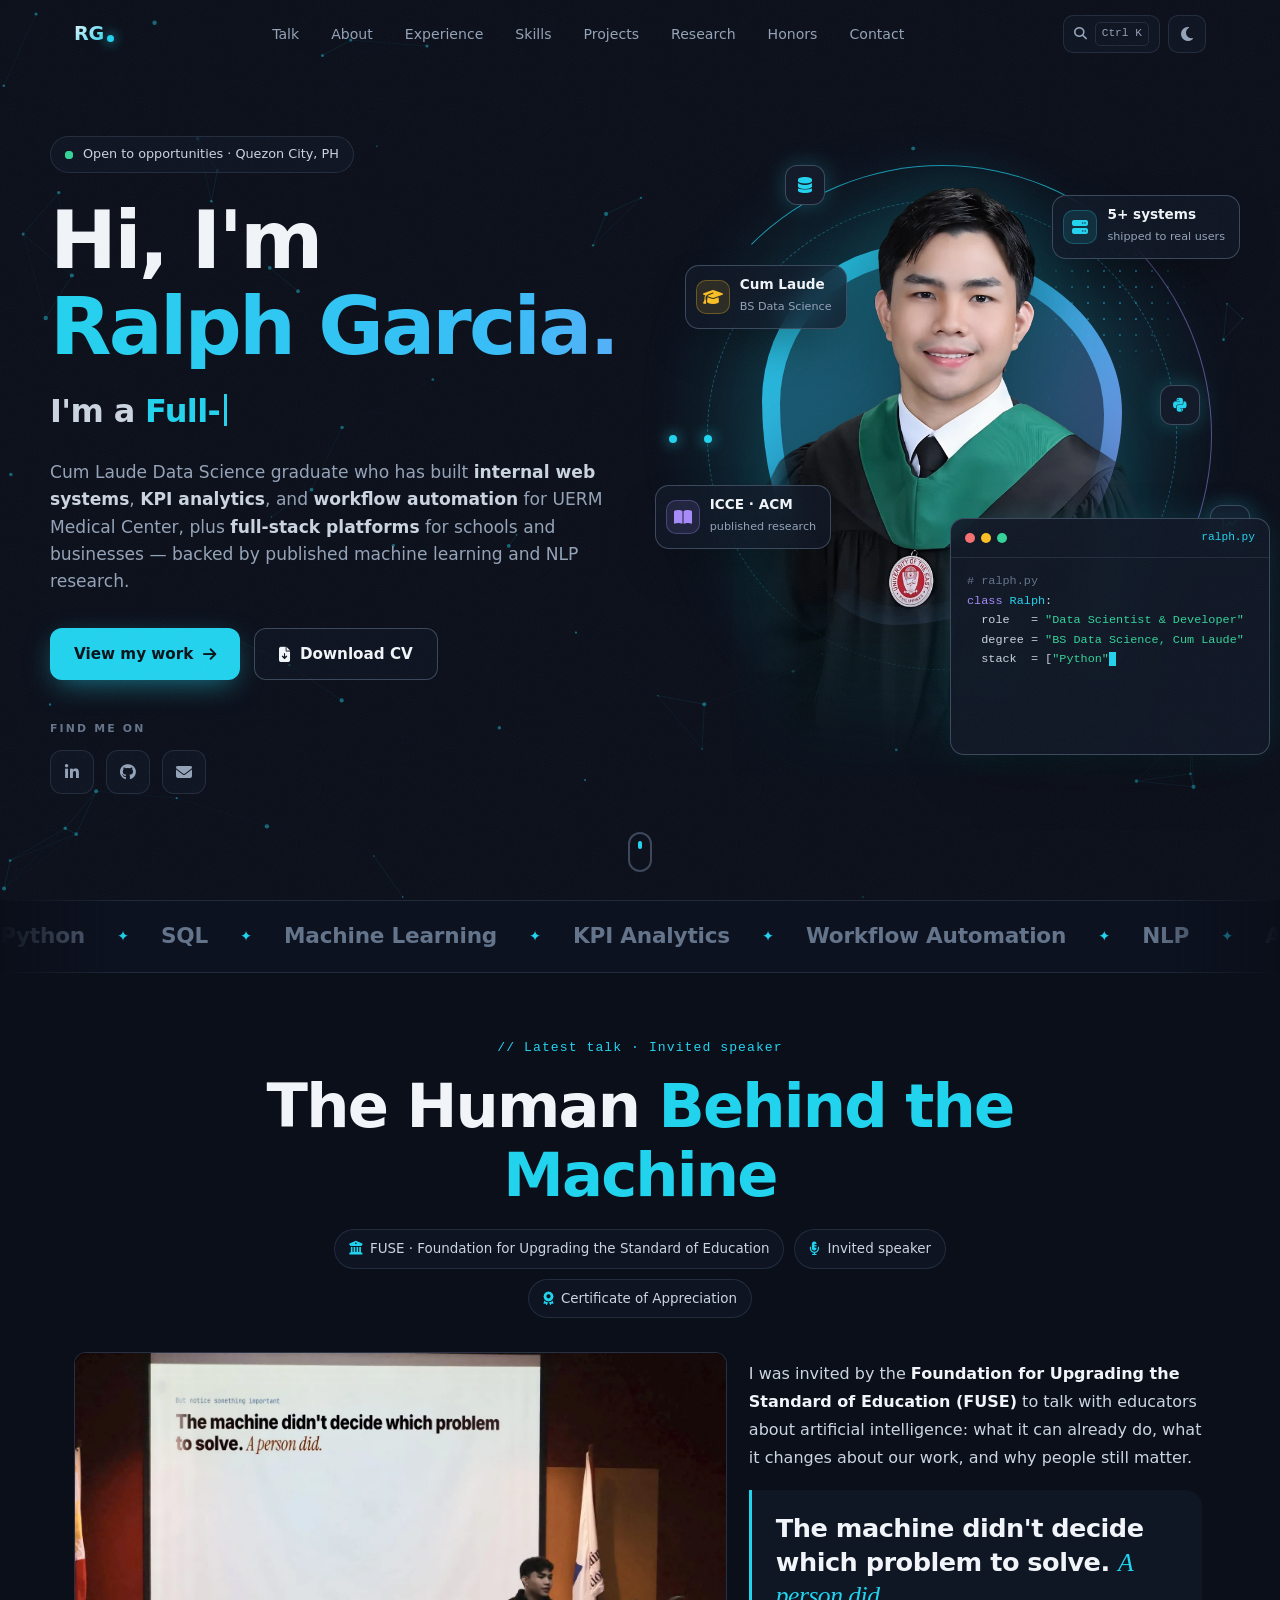
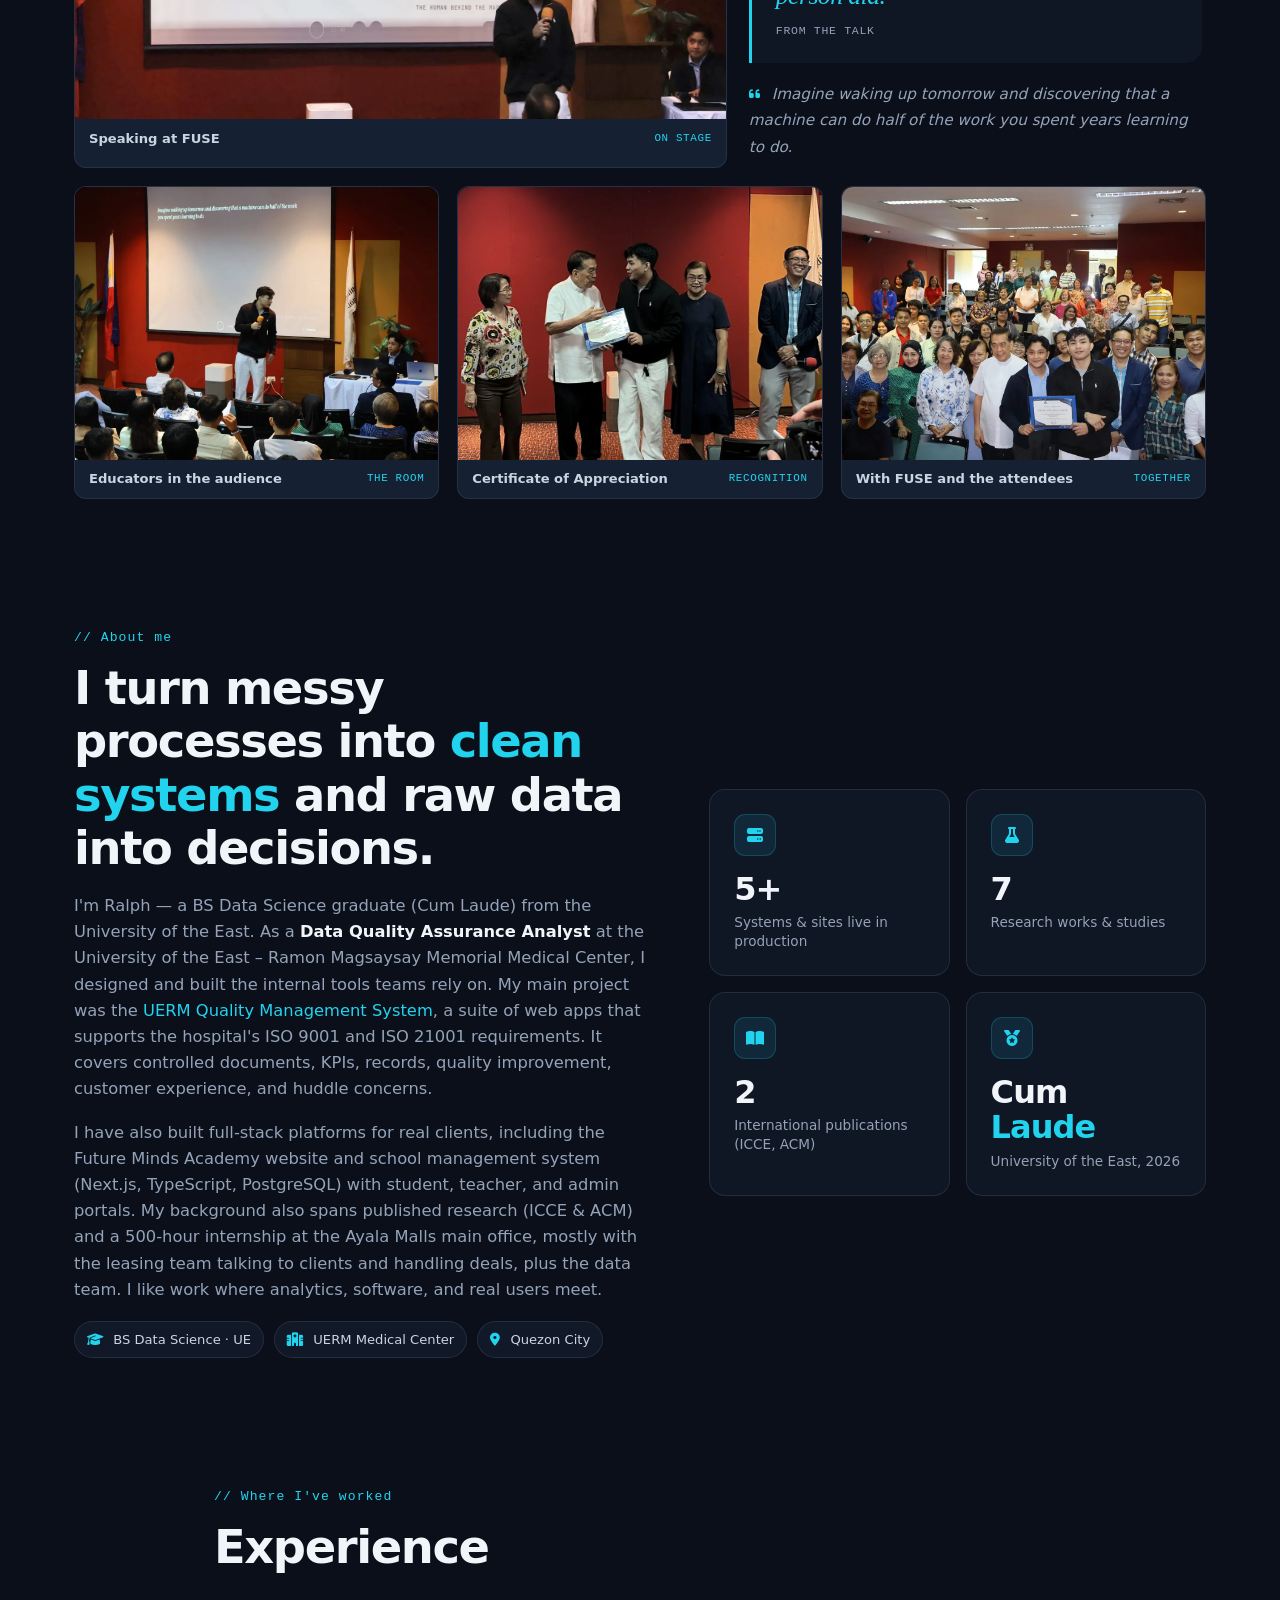
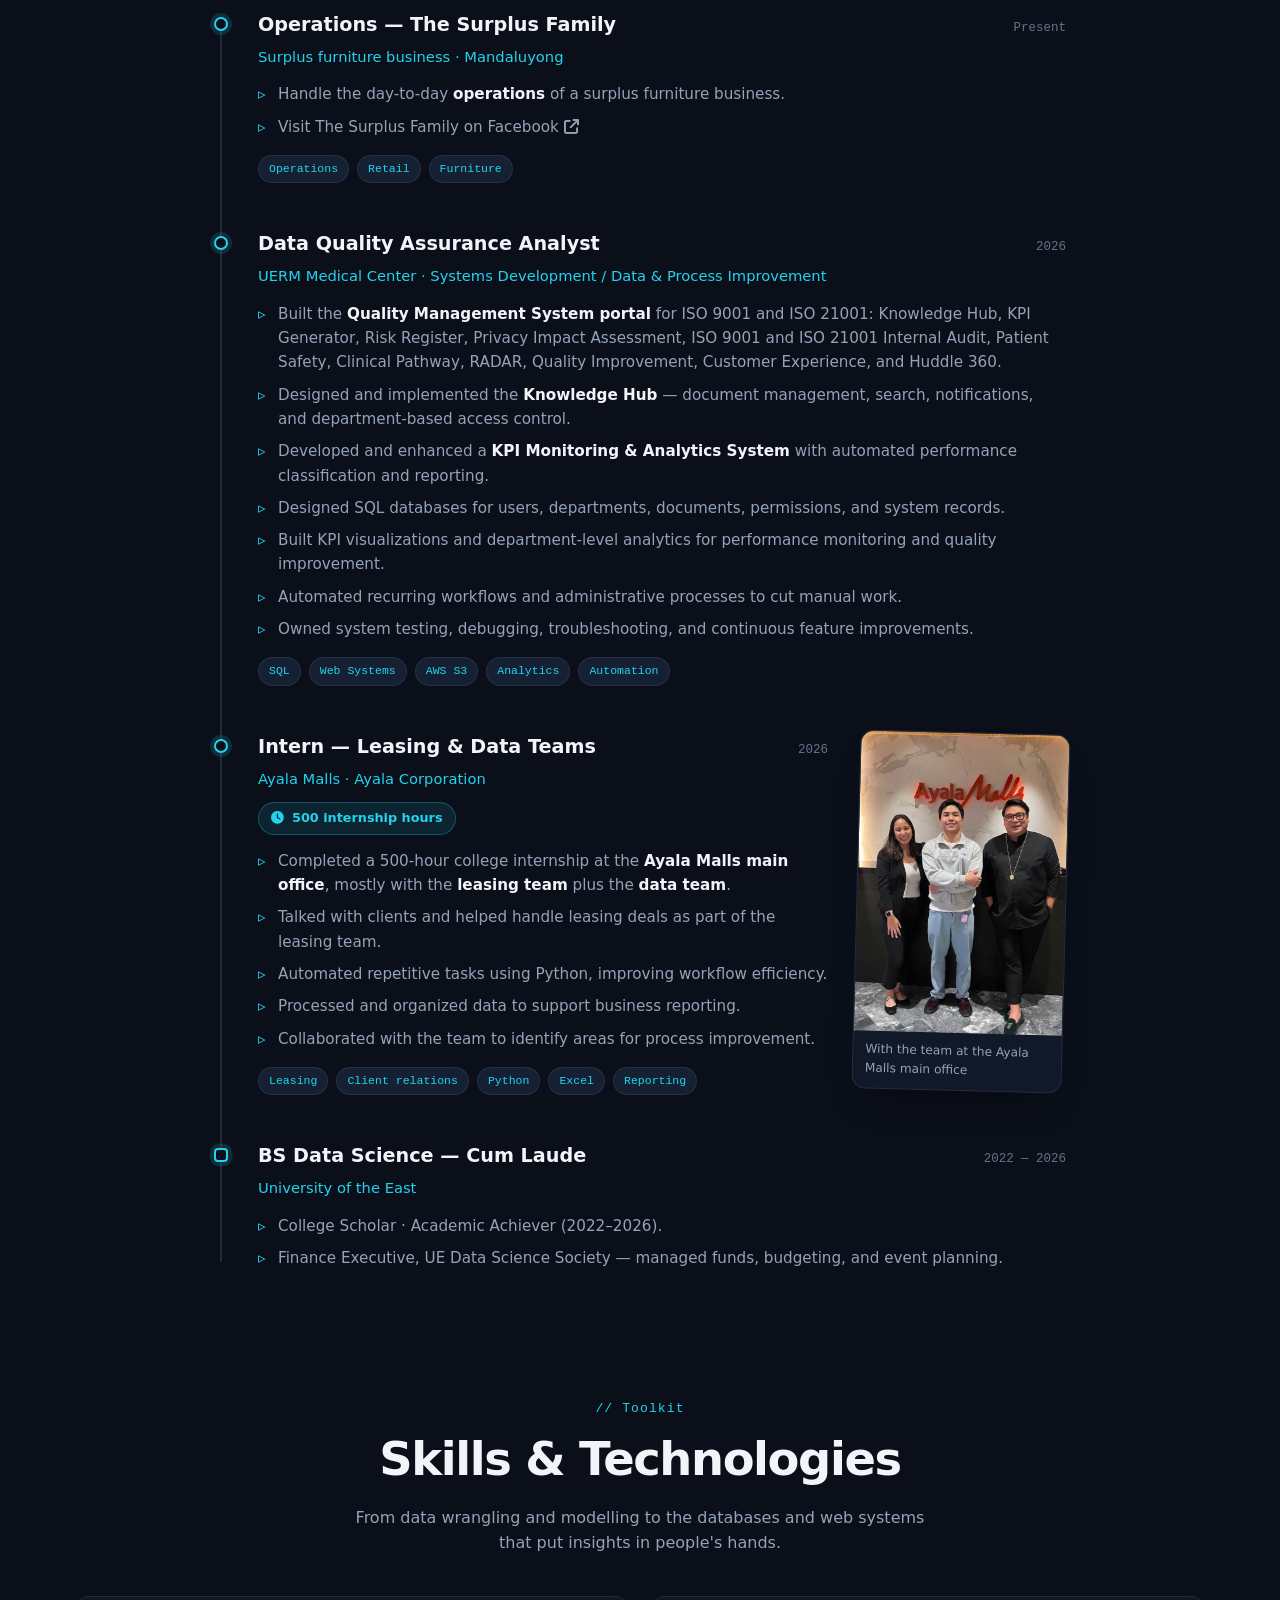
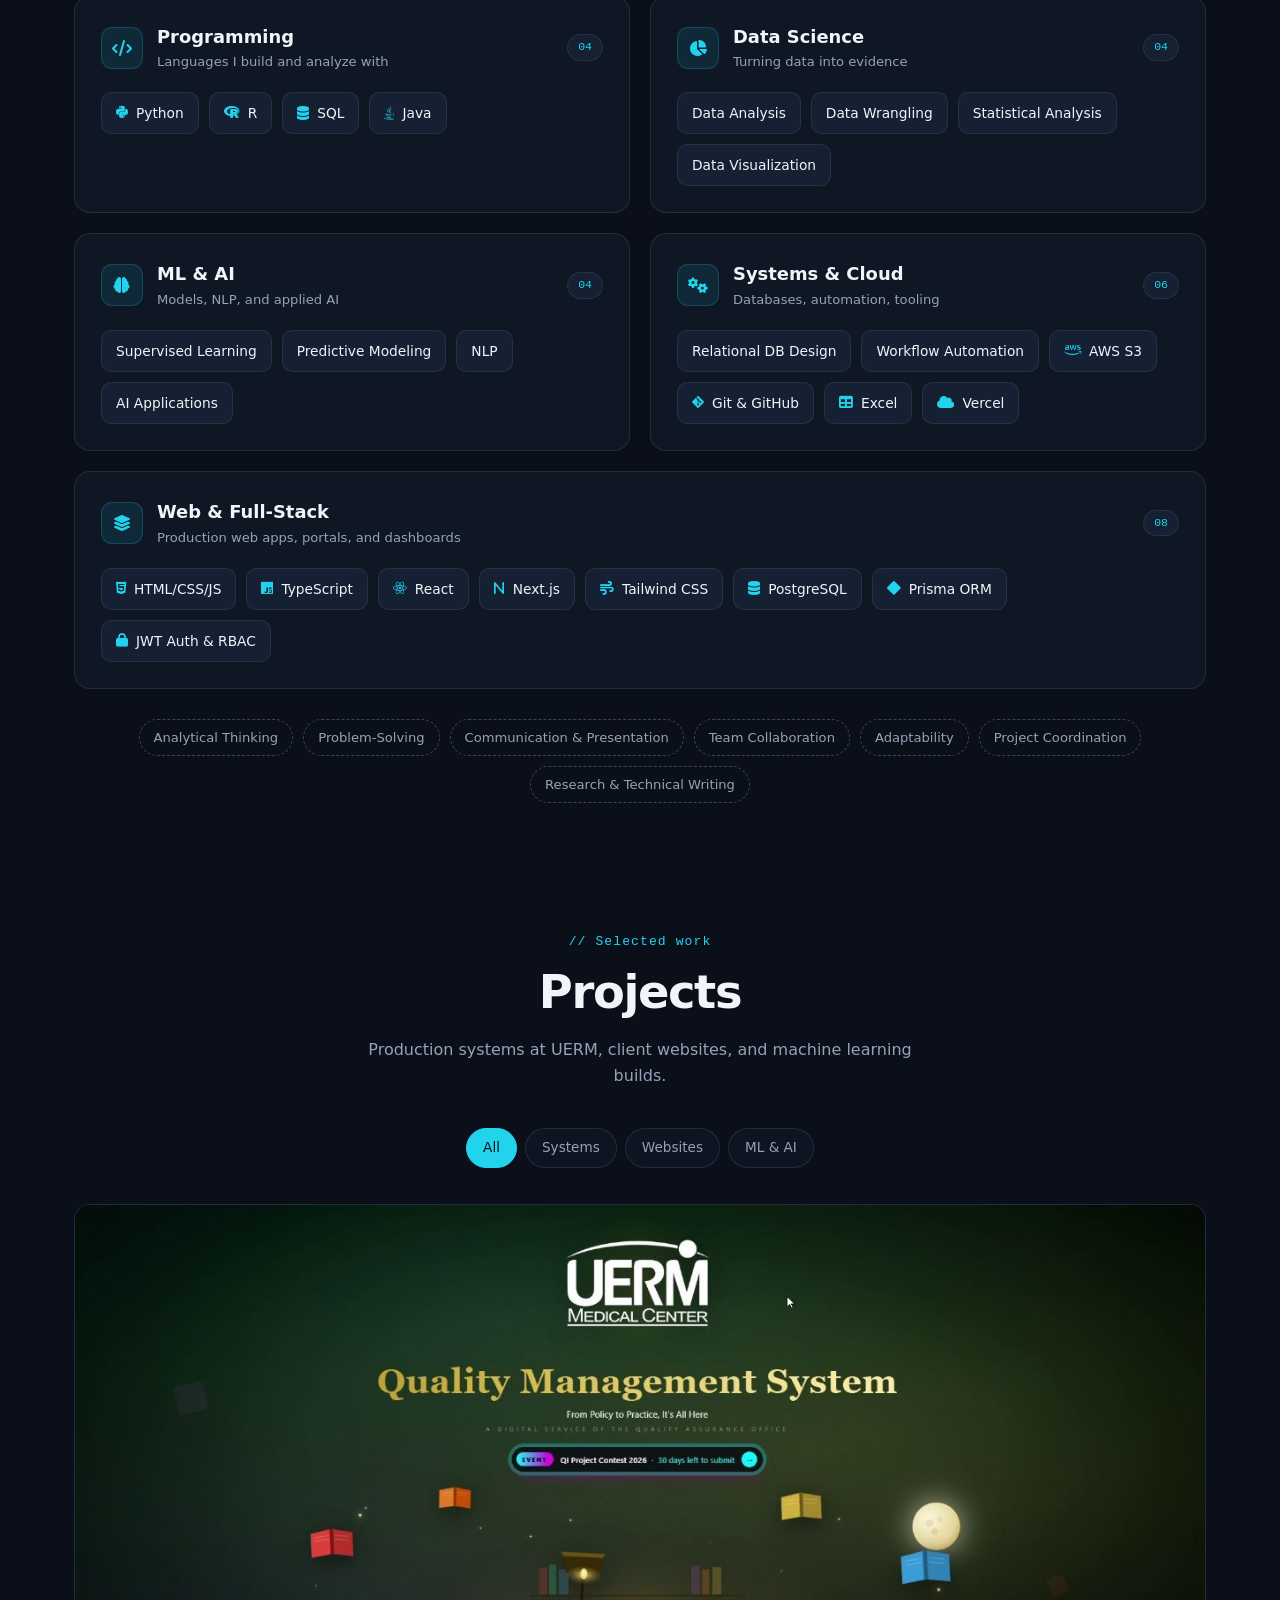
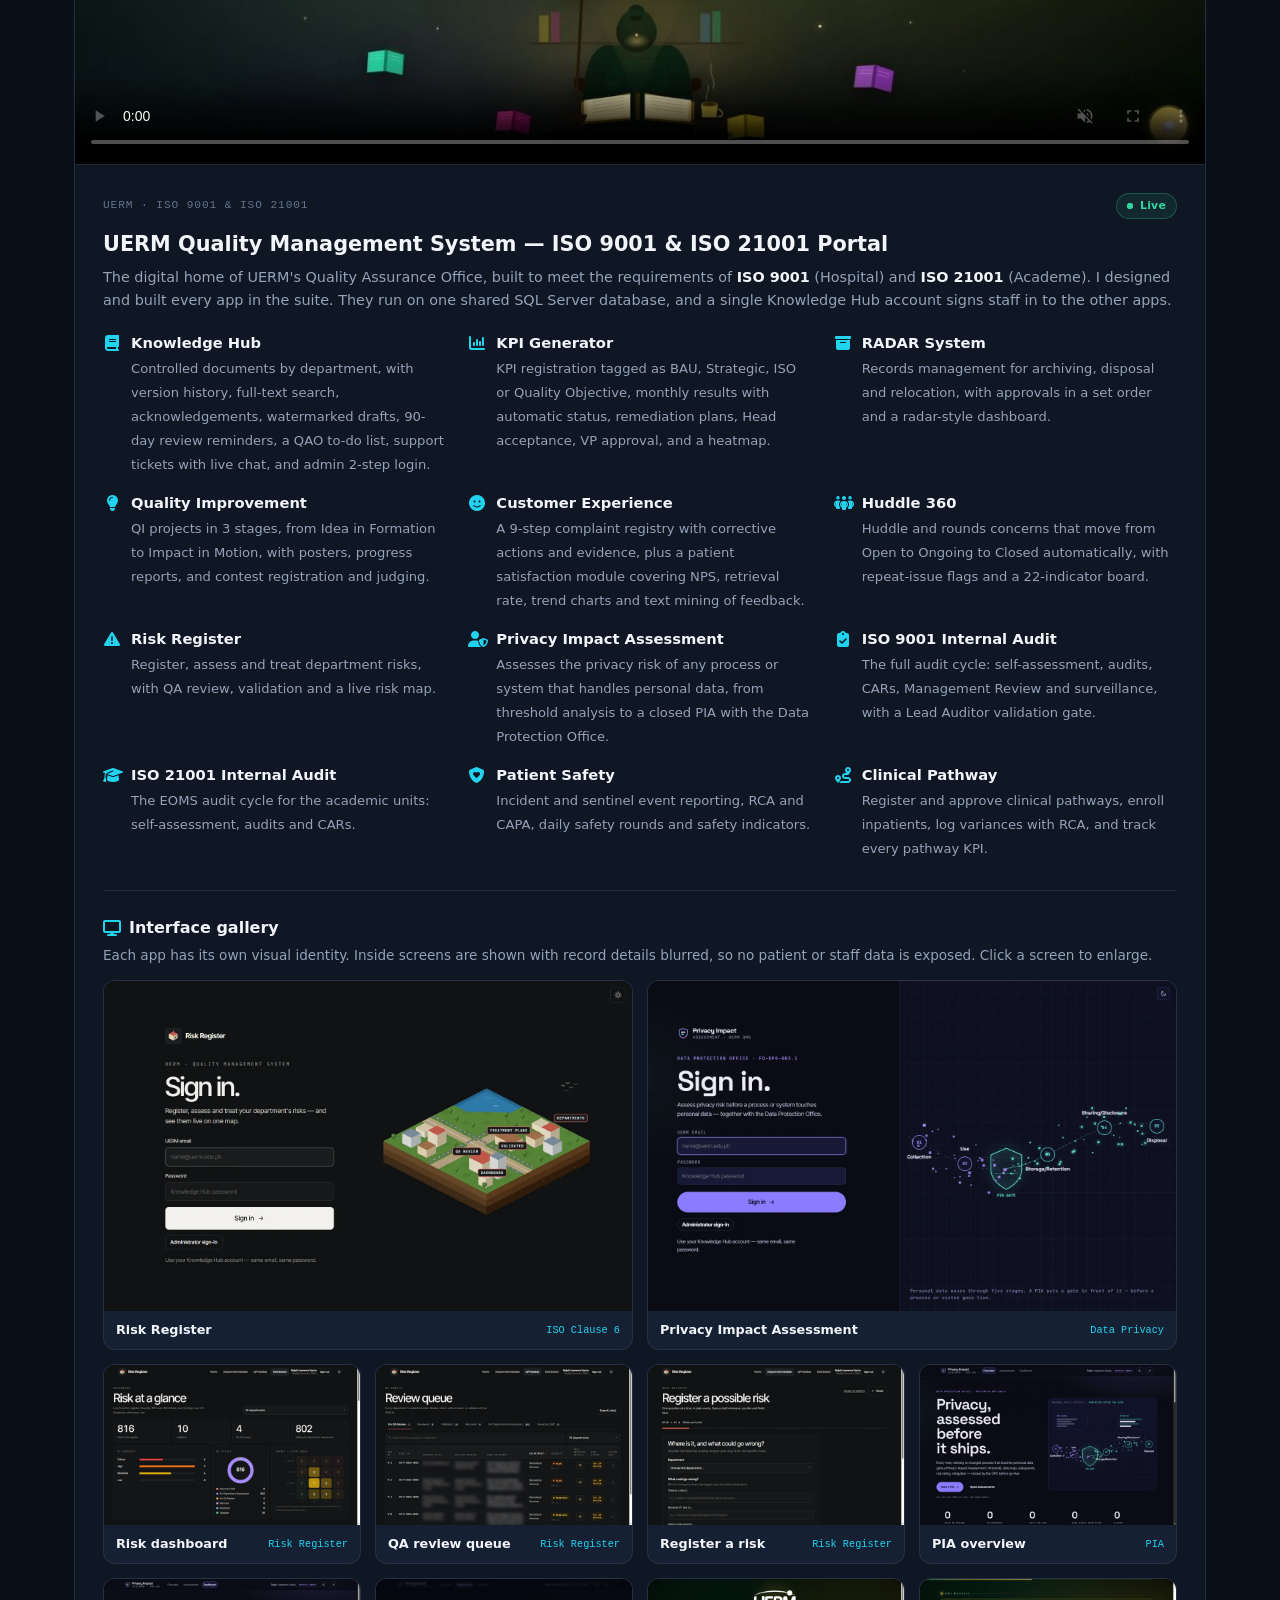
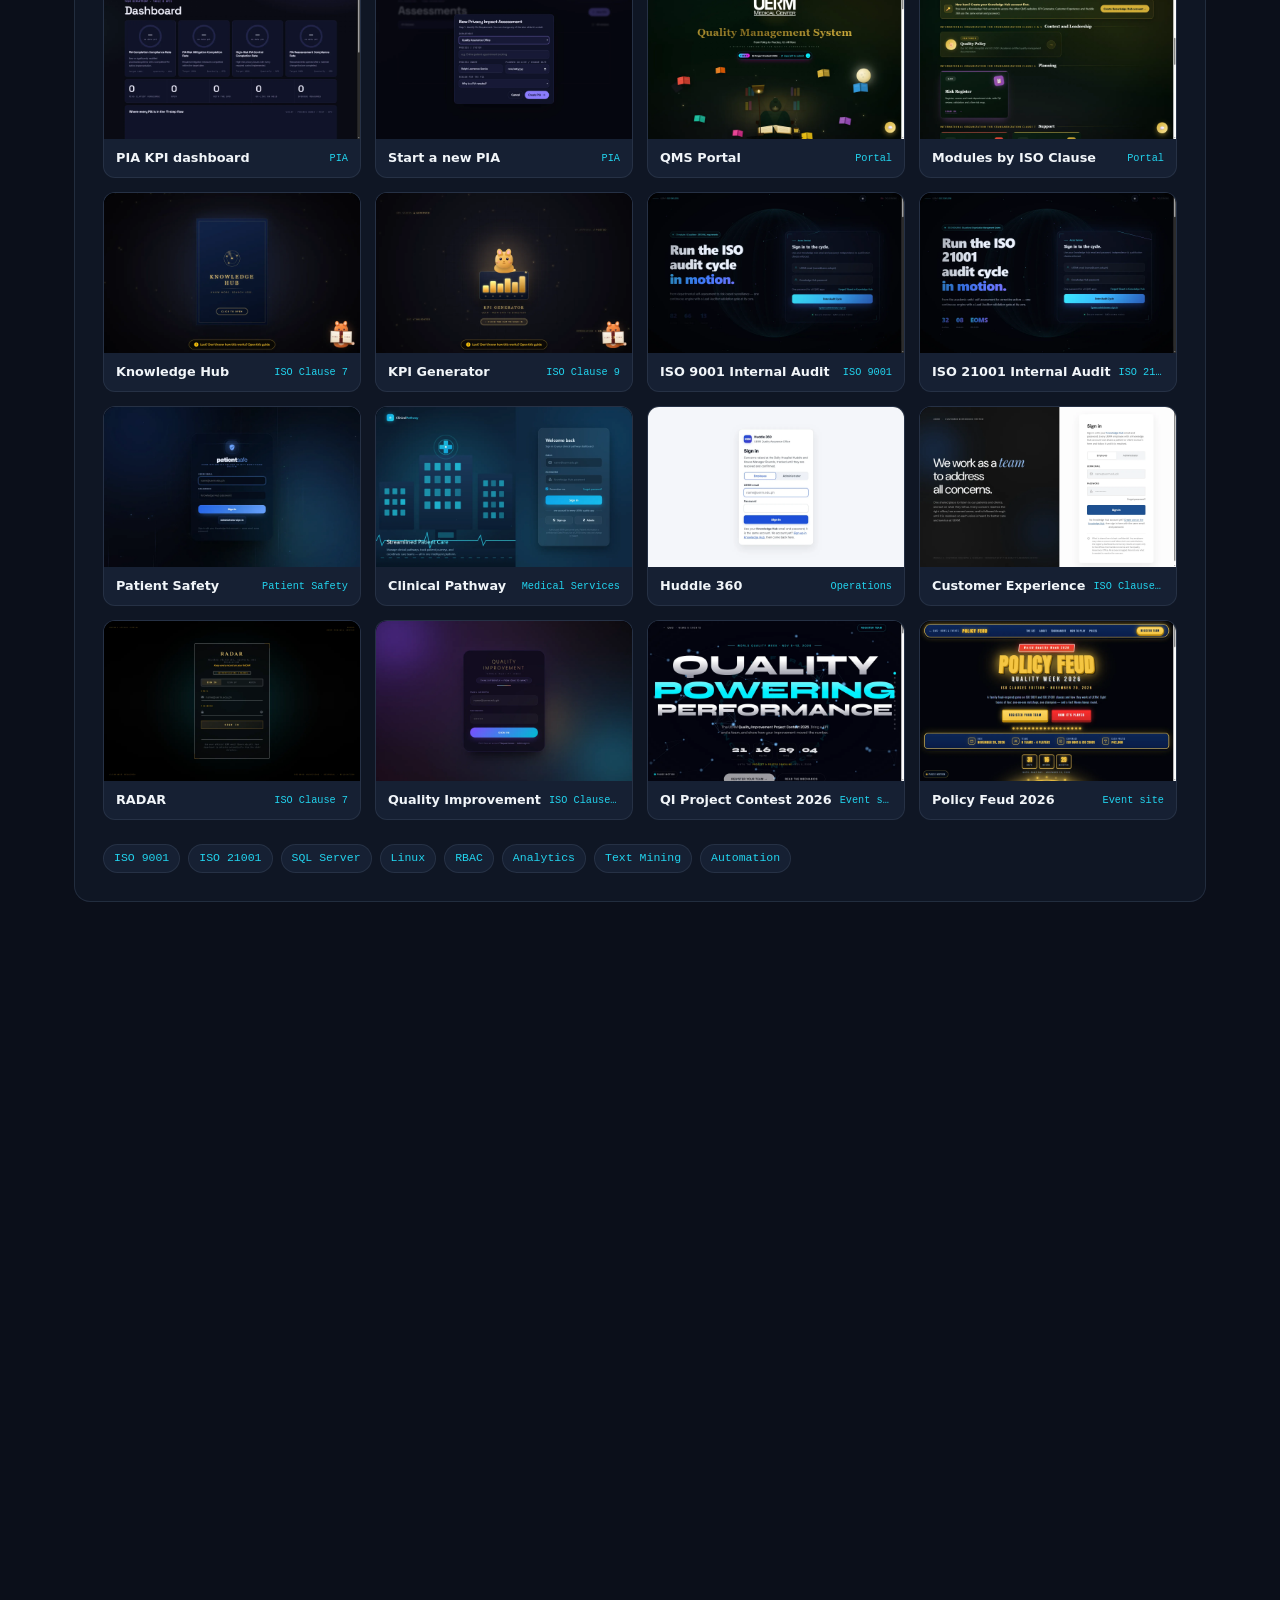
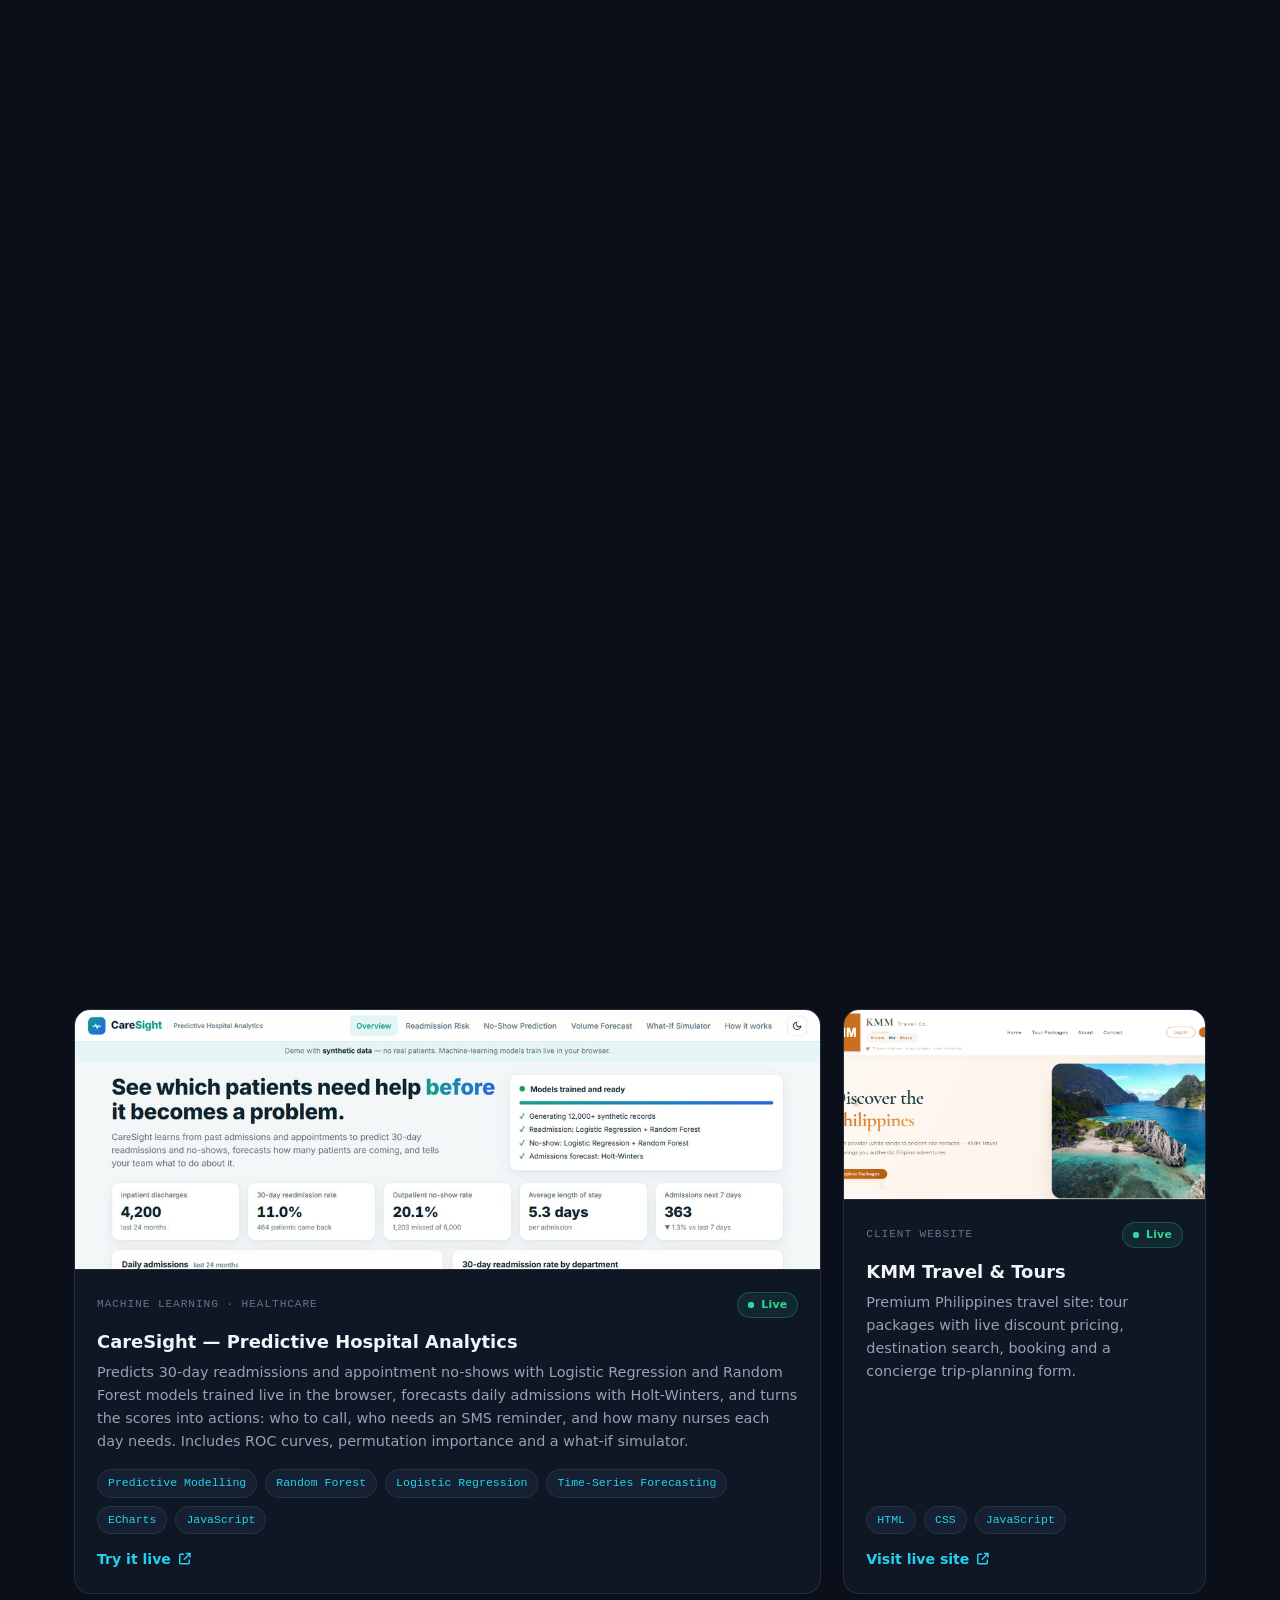
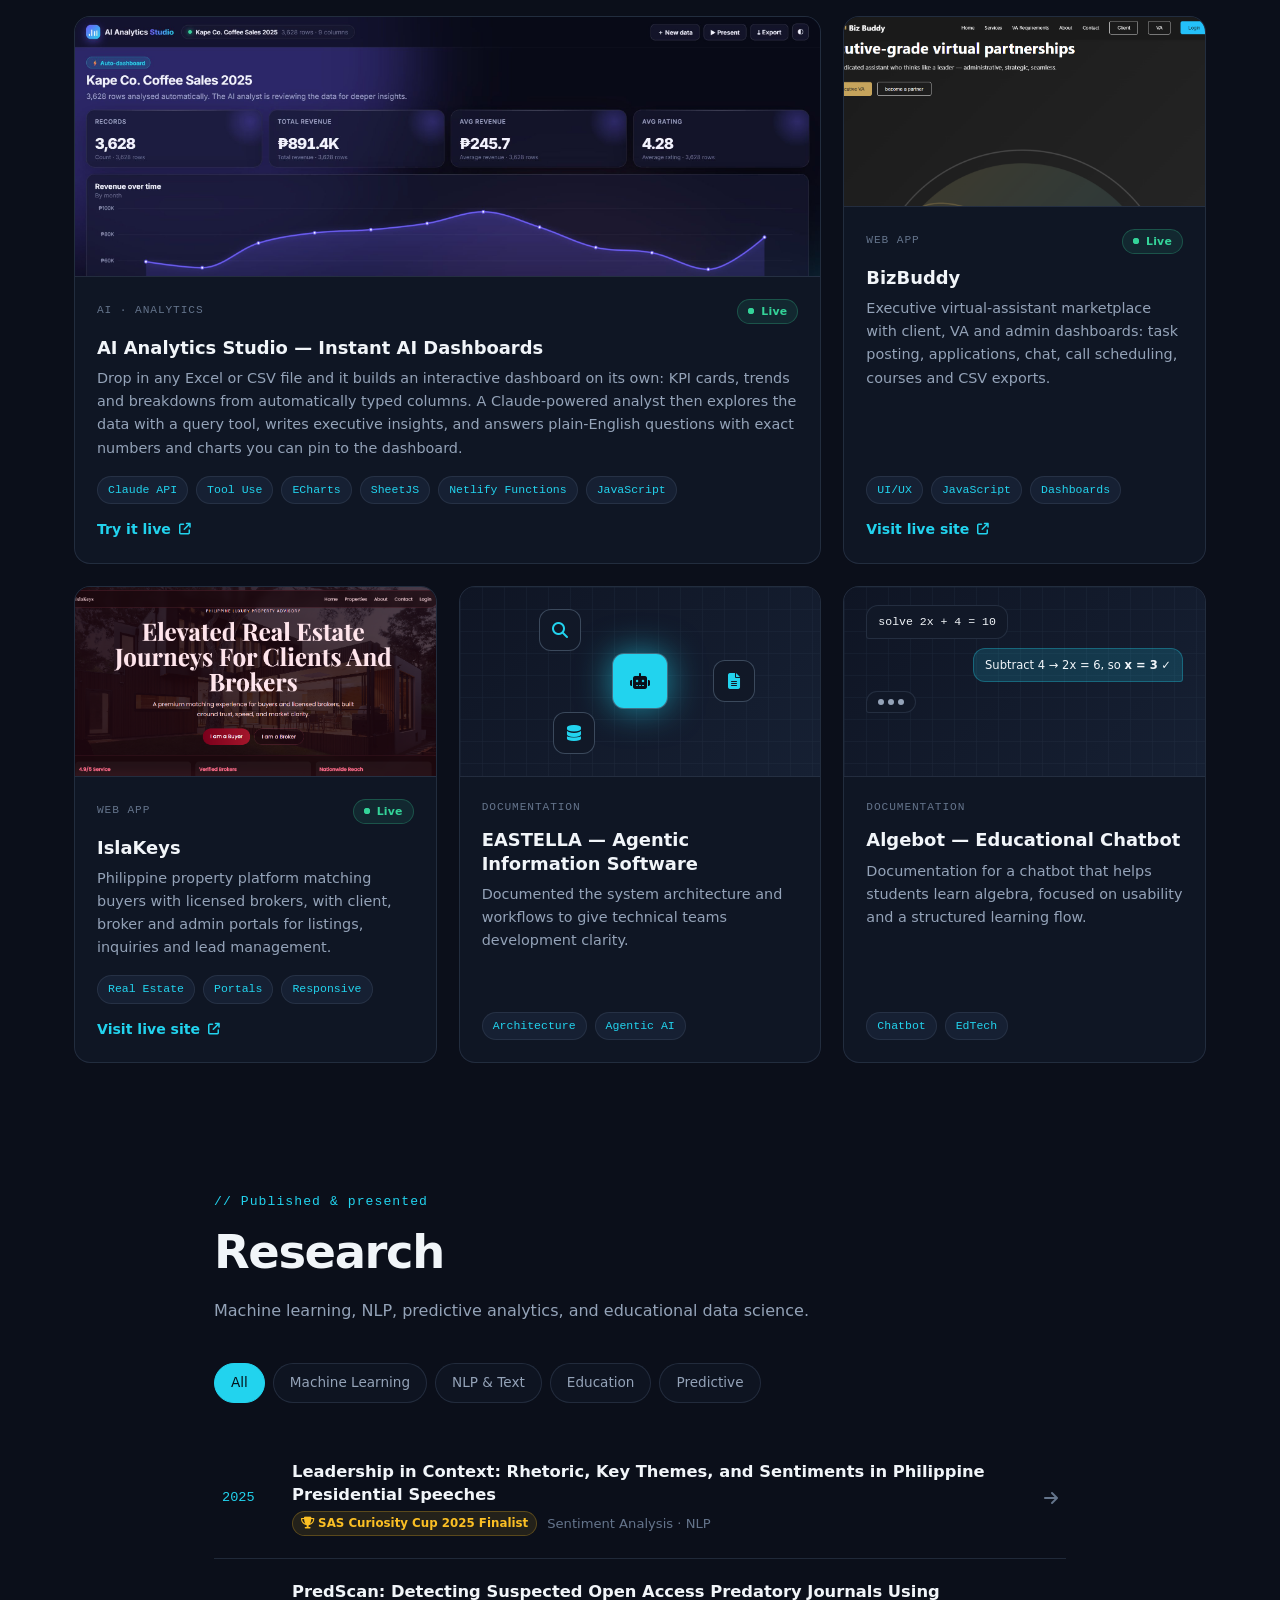
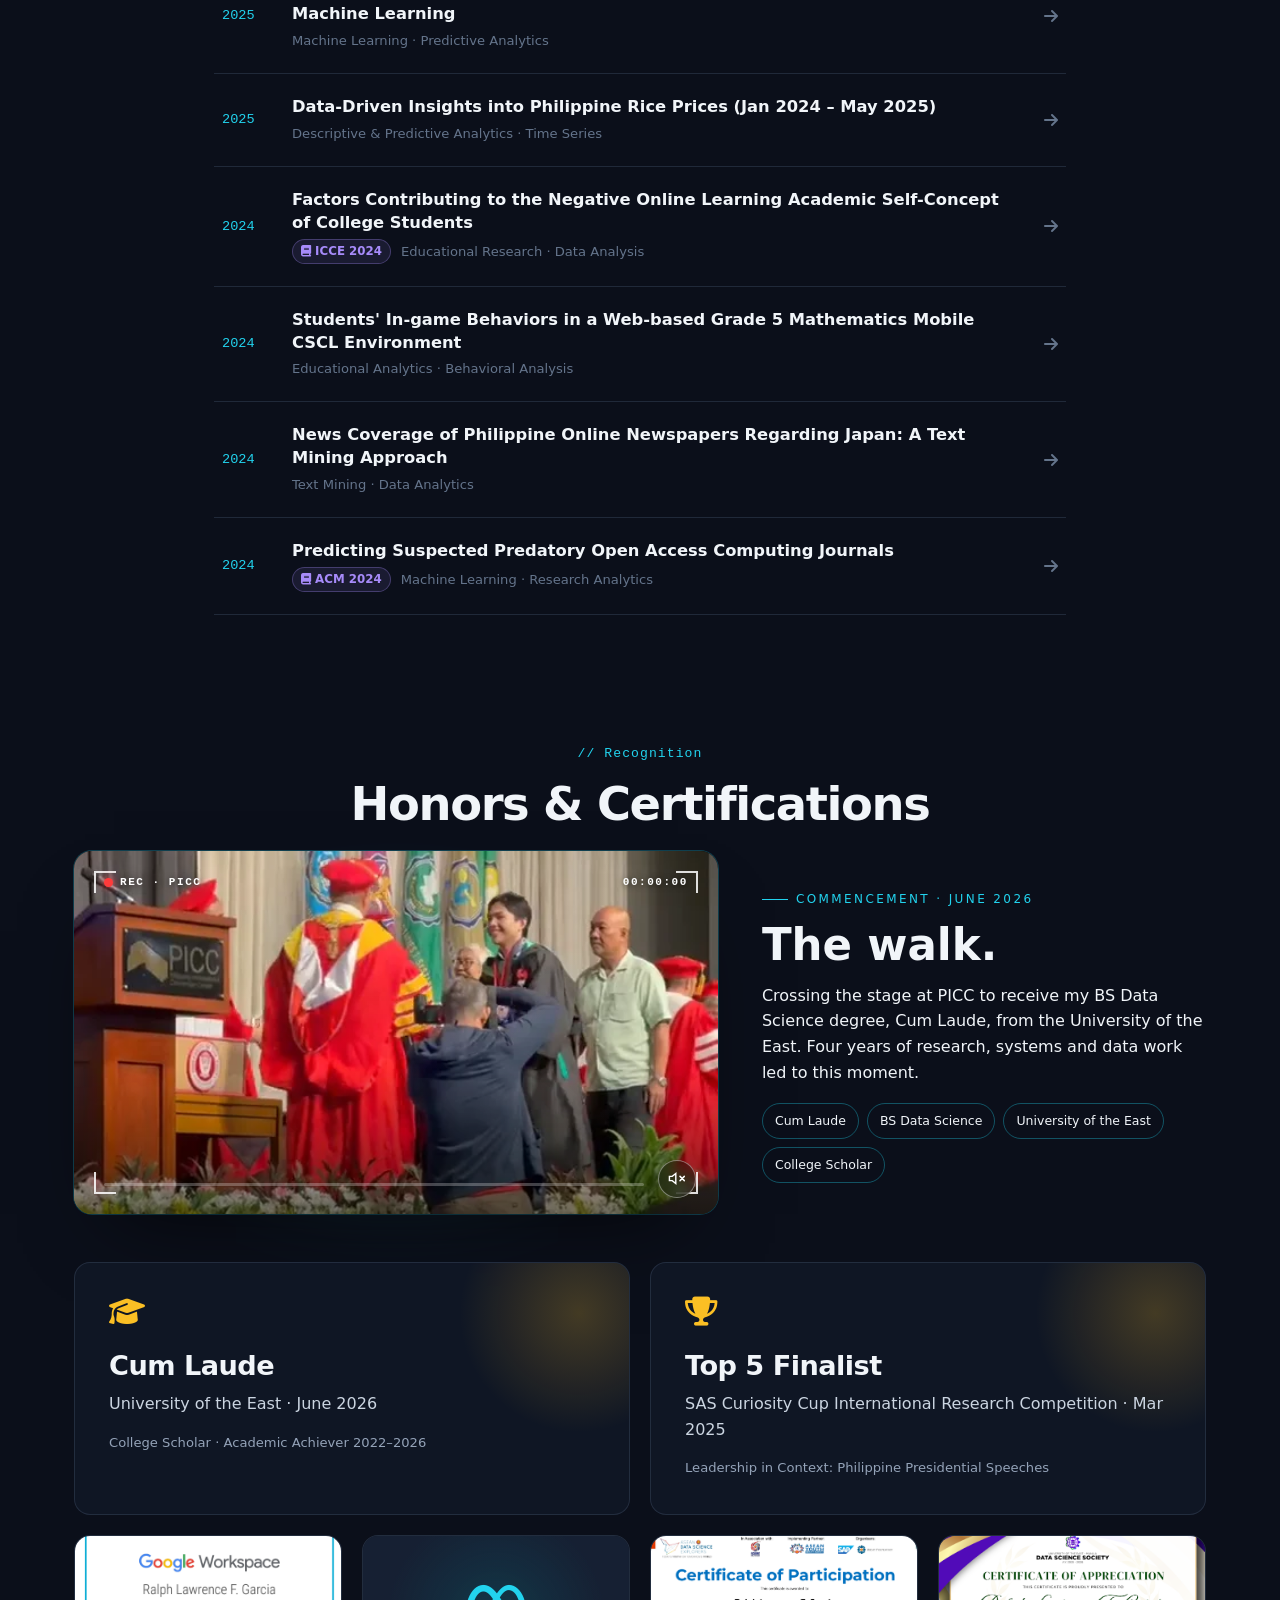
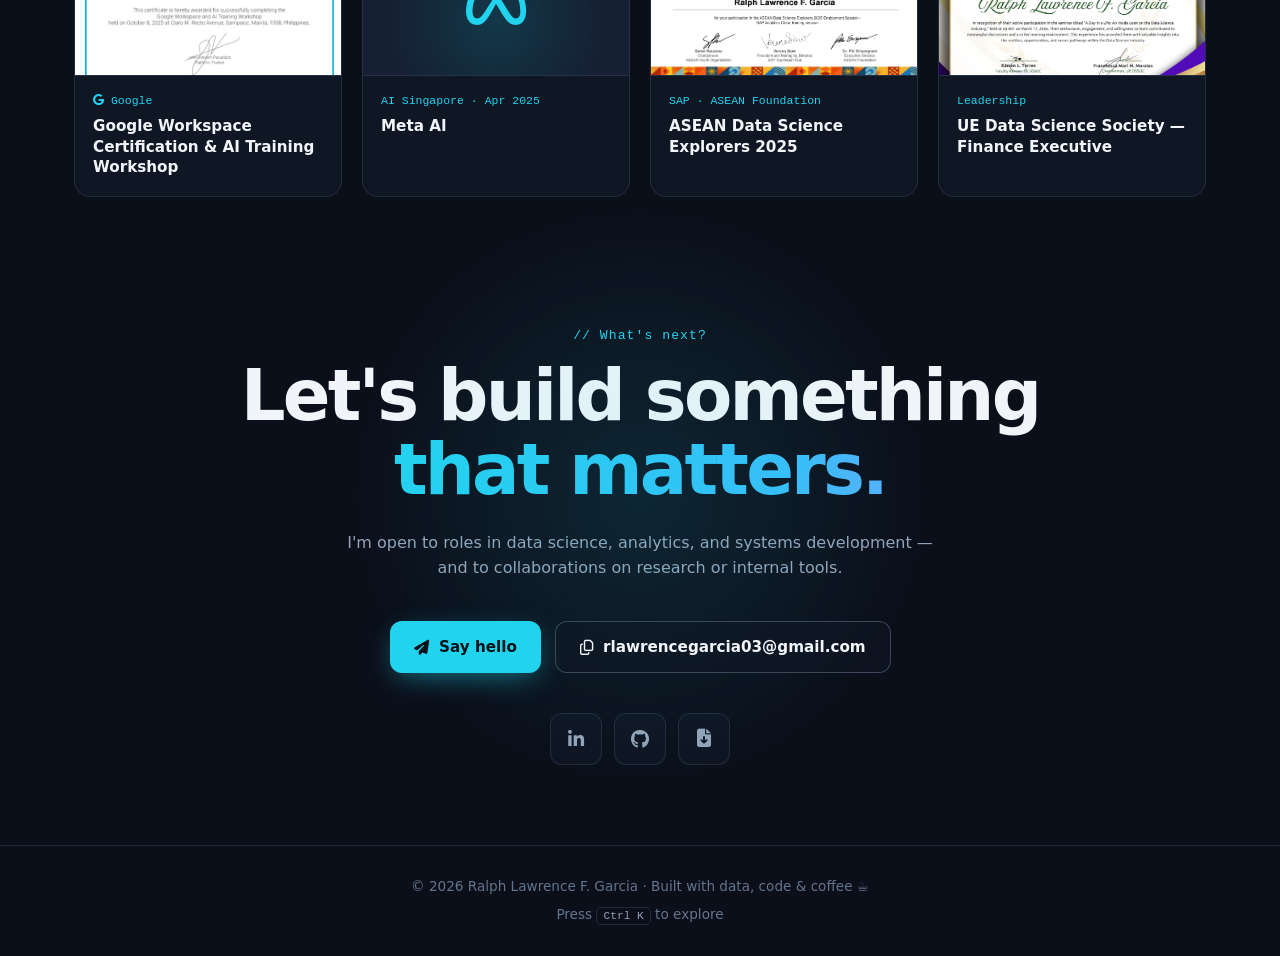
==== commit 394b6a00: "Experience: Ayala Malls main office, client-facing leasing work Co-Authored-By: Claude Opus 5.5 <nor" ====
--- a/index.html
+++ b/index.html
@@ -199,7 +199,7 @@
           <p class="body-text reveal">
             I have also built full-stack platforms for real clients, including the Future Minds Academy website and
             school management system (Next.js, TypeScript, PostgreSQL) with student, teacher, and admin portals. My background also spans
-            published research (ICCE &amp; ACM) and a 500-hour internship with the leasing and data teams at Ayala Malls. I like work where analytics, software, and real users meet.
+            published research (ICCE &amp; ACM) and a 500-hour internship at the Ayala Malls main office, mostly with the leasing team talking to clients and handling deals, plus the data team. I like work where analytics, software, and real users meet.
           </p>
           <div class="about-tags reveal">
             <span><i class="fa-solid fa-graduation-cap"></i> BS Data Science · UE</span>
@@ -283,16 +283,17 @@
               <p class="t-org">Ayala Malls · Ayala Corporation</p>
               <p class="t-badge"><i class="fa-solid fa-clock"></i> 500 internship hours</p>
               <ul class="t-list">
-                <li>Completed a 500-hour college internship with the <strong>leasing team</strong> and the <strong>data team</strong>.</li>
+                <li>Completed a 500-hour college internship at the <strong>Ayala Malls main office</strong>, mostly with the <strong>leasing team</strong> plus the <strong>data team</strong>.</li>
+                <li>Talked with clients and helped handle leasing deals as part of the leasing team.</li>
                 <li>Automated repetitive tasks using Python, improving workflow efficiency.</li>
                 <li>Processed and organized data to support business reporting.</li>
                 <li>Collaborated with the team to identify areas for process improvement.</li>
               </ul>
-              <div class="chip-row"><span>Python</span><span>Excel</span><span>Reporting</span><span>Leasing</span></div>
+              <div class="chip-row"><span>Leasing</span><span>Client relations</span><span>Python</span><span>Excel</span><span>Reporting</span></div>
             </div>
             <figure class="t-photo">
               <img src="experience/ayala-malls.webp" alt="Ralph with colleagues in front of the Ayala Malls sign during his internship" loading="lazy" width="704" height="1253">
-              <figcaption>With the team at Ayala Malls</figcaption>
+              <figcaption>With the team at the Ayala Malls main office</figcaption>
             </figure>
           </article>
 
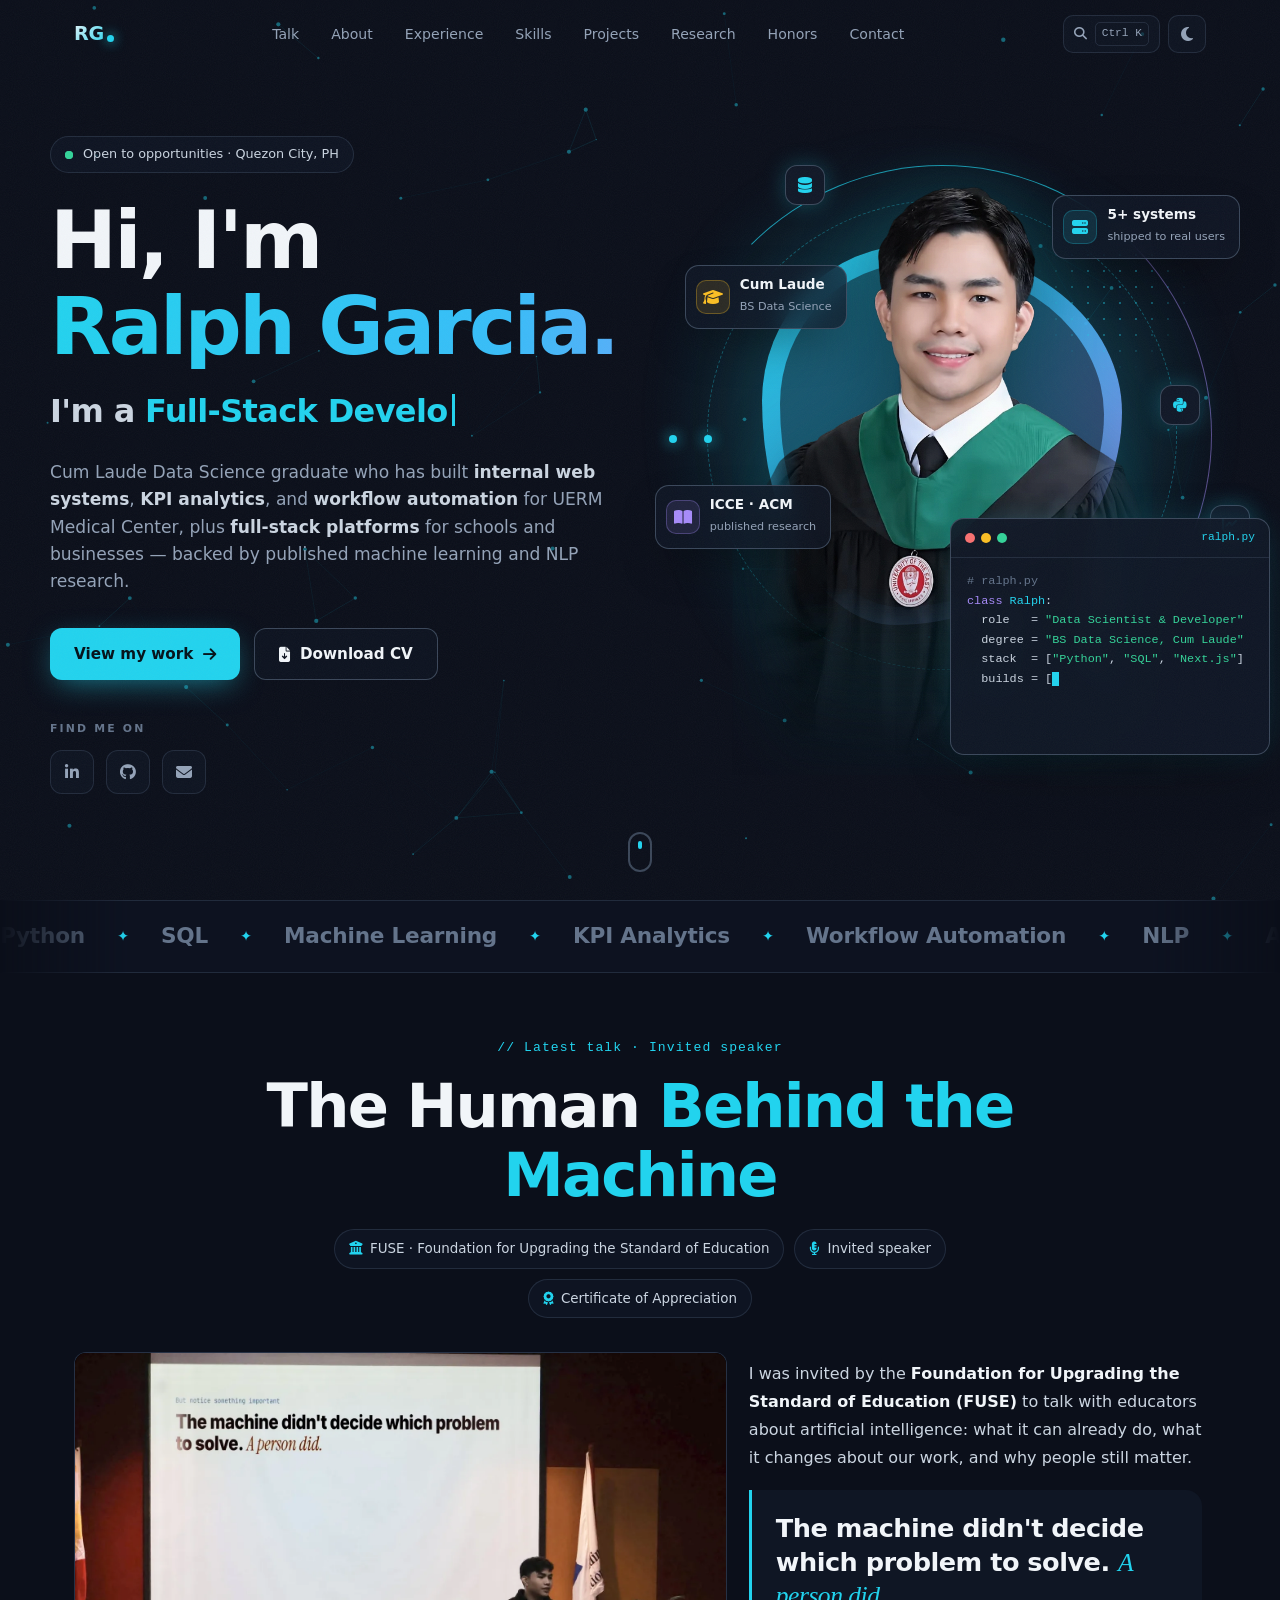
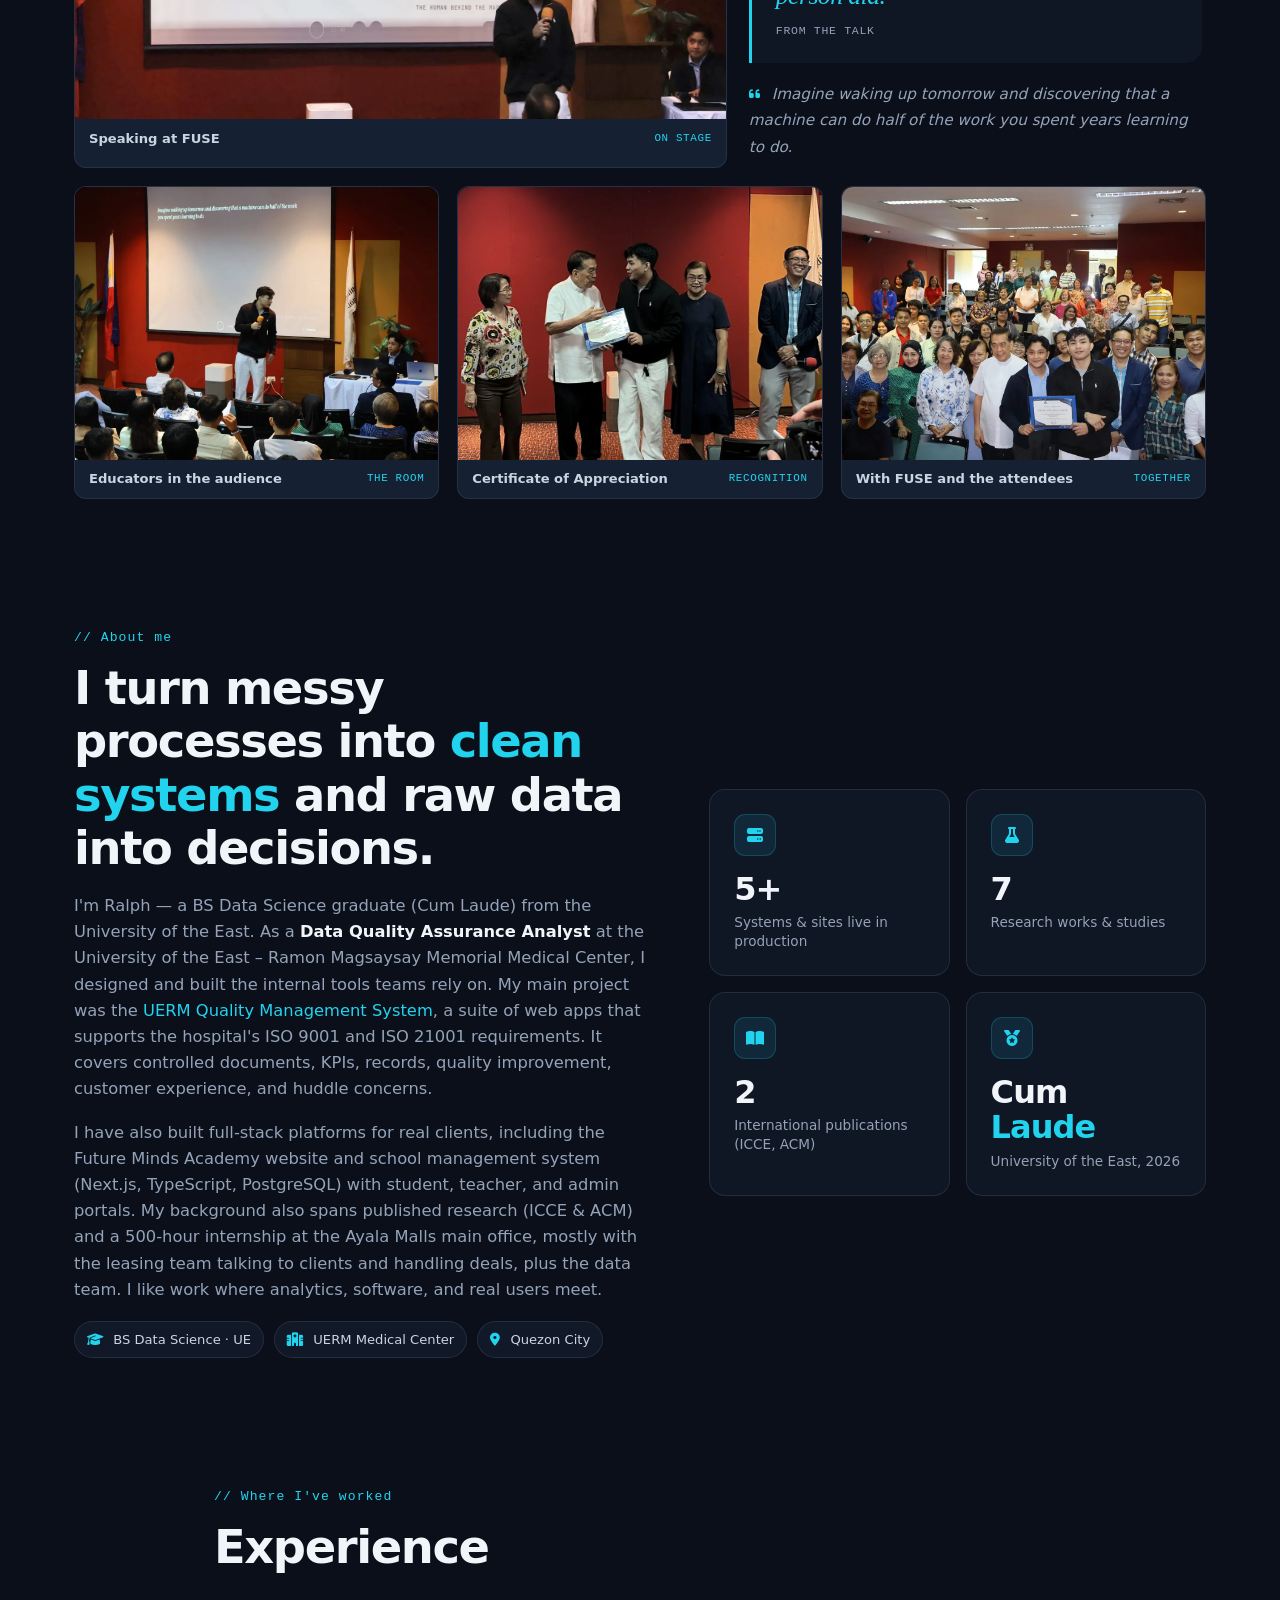
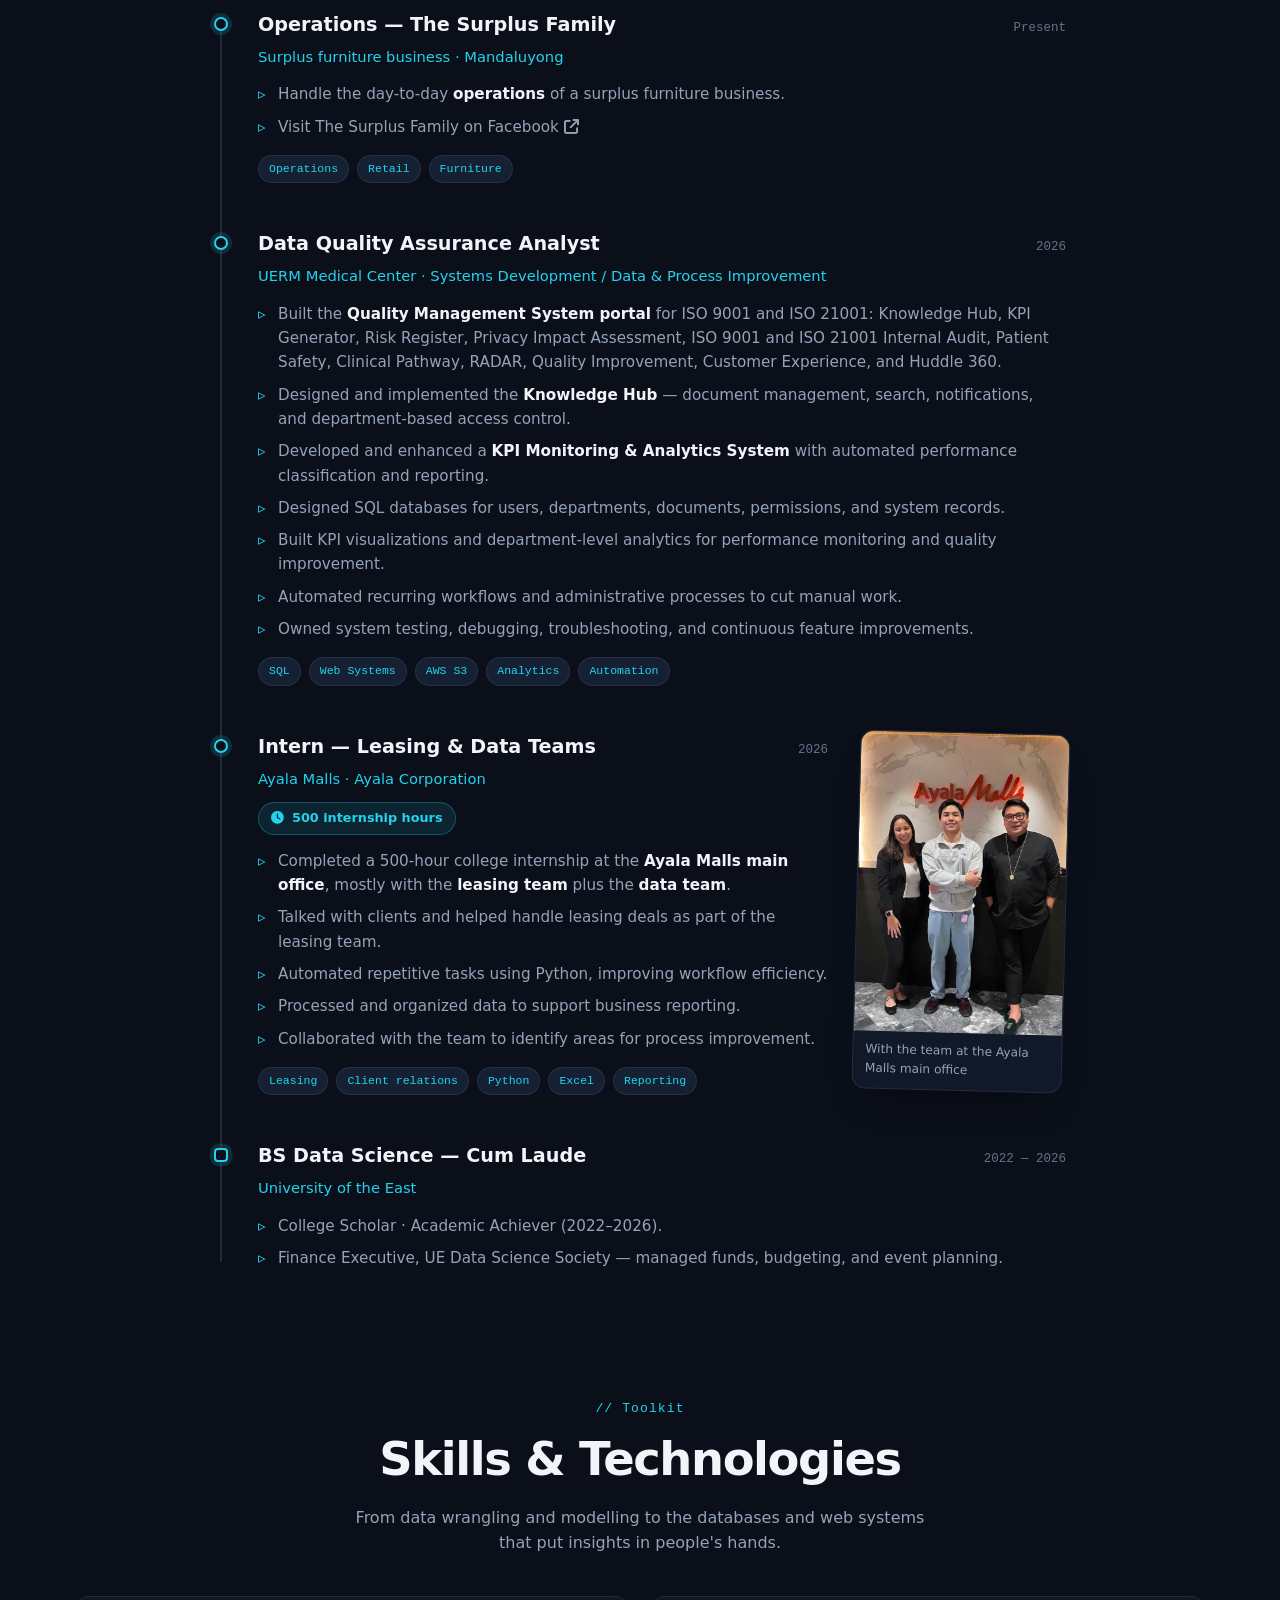
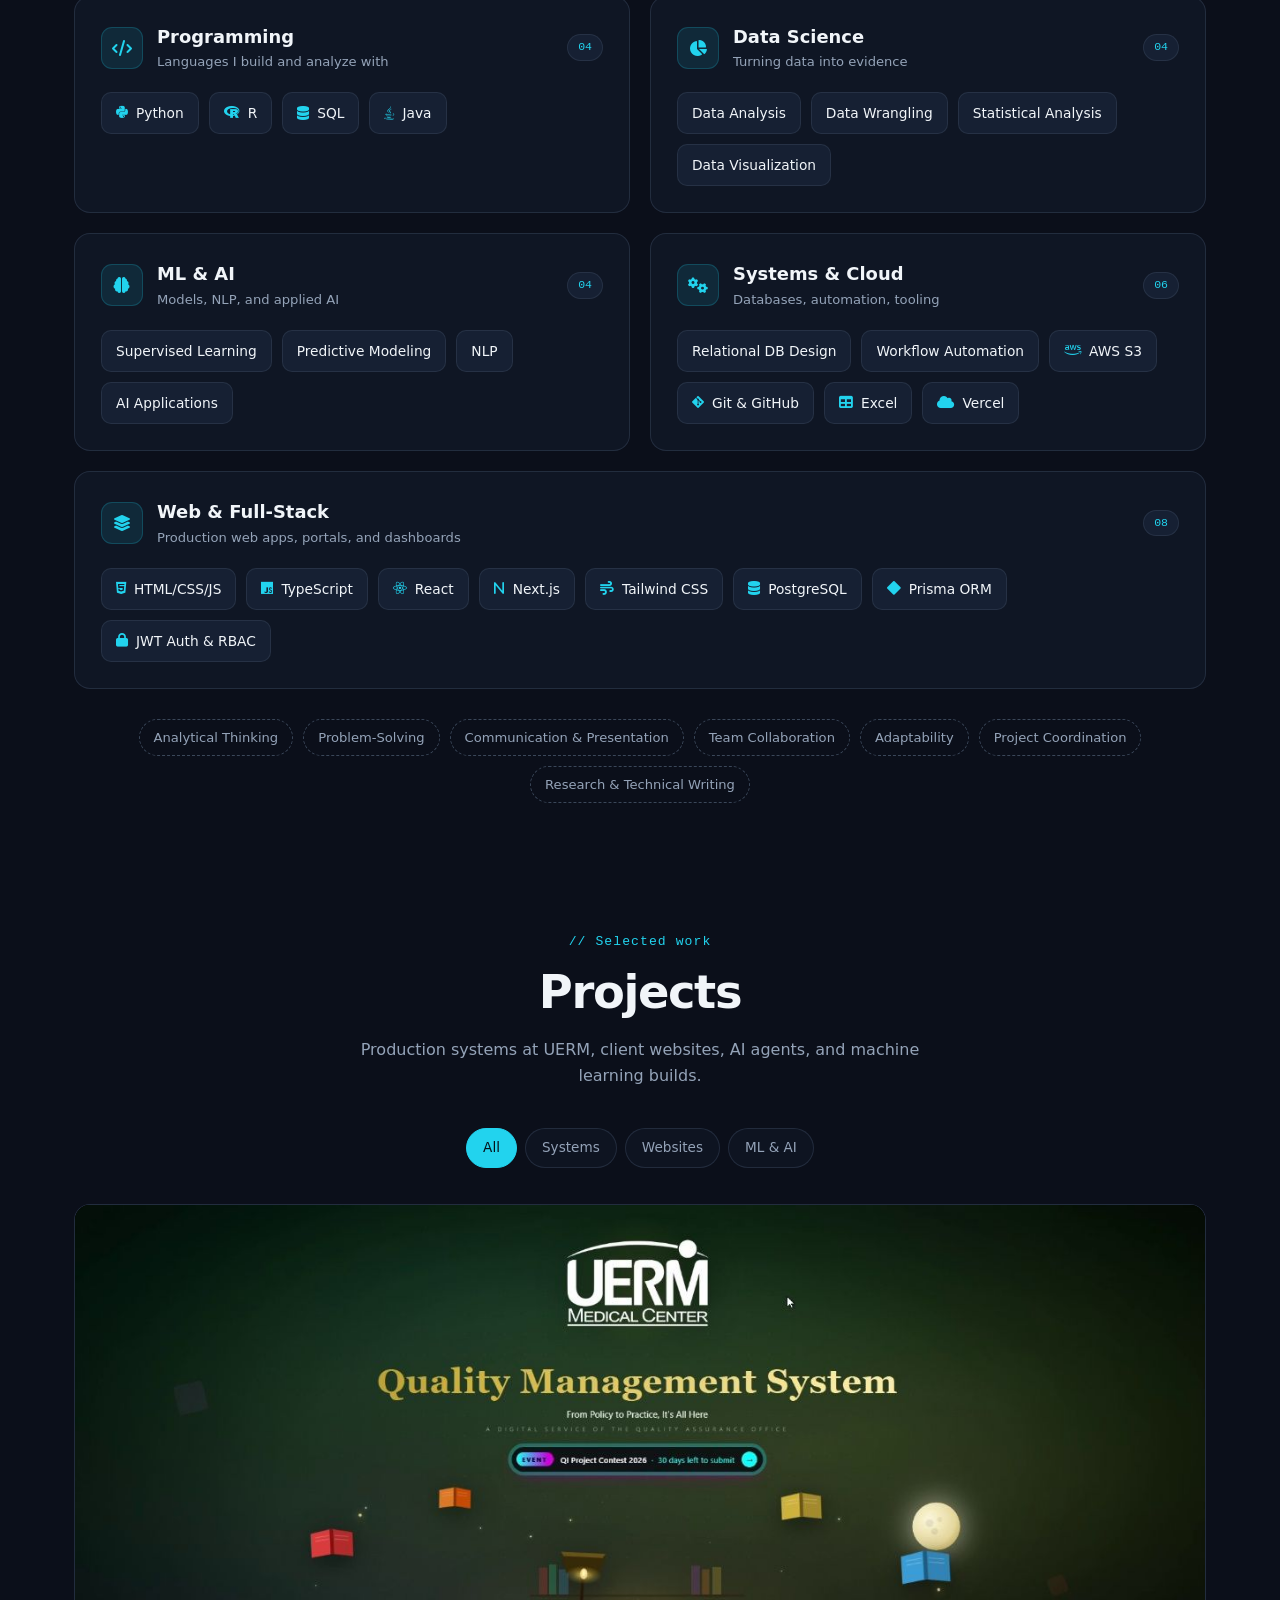
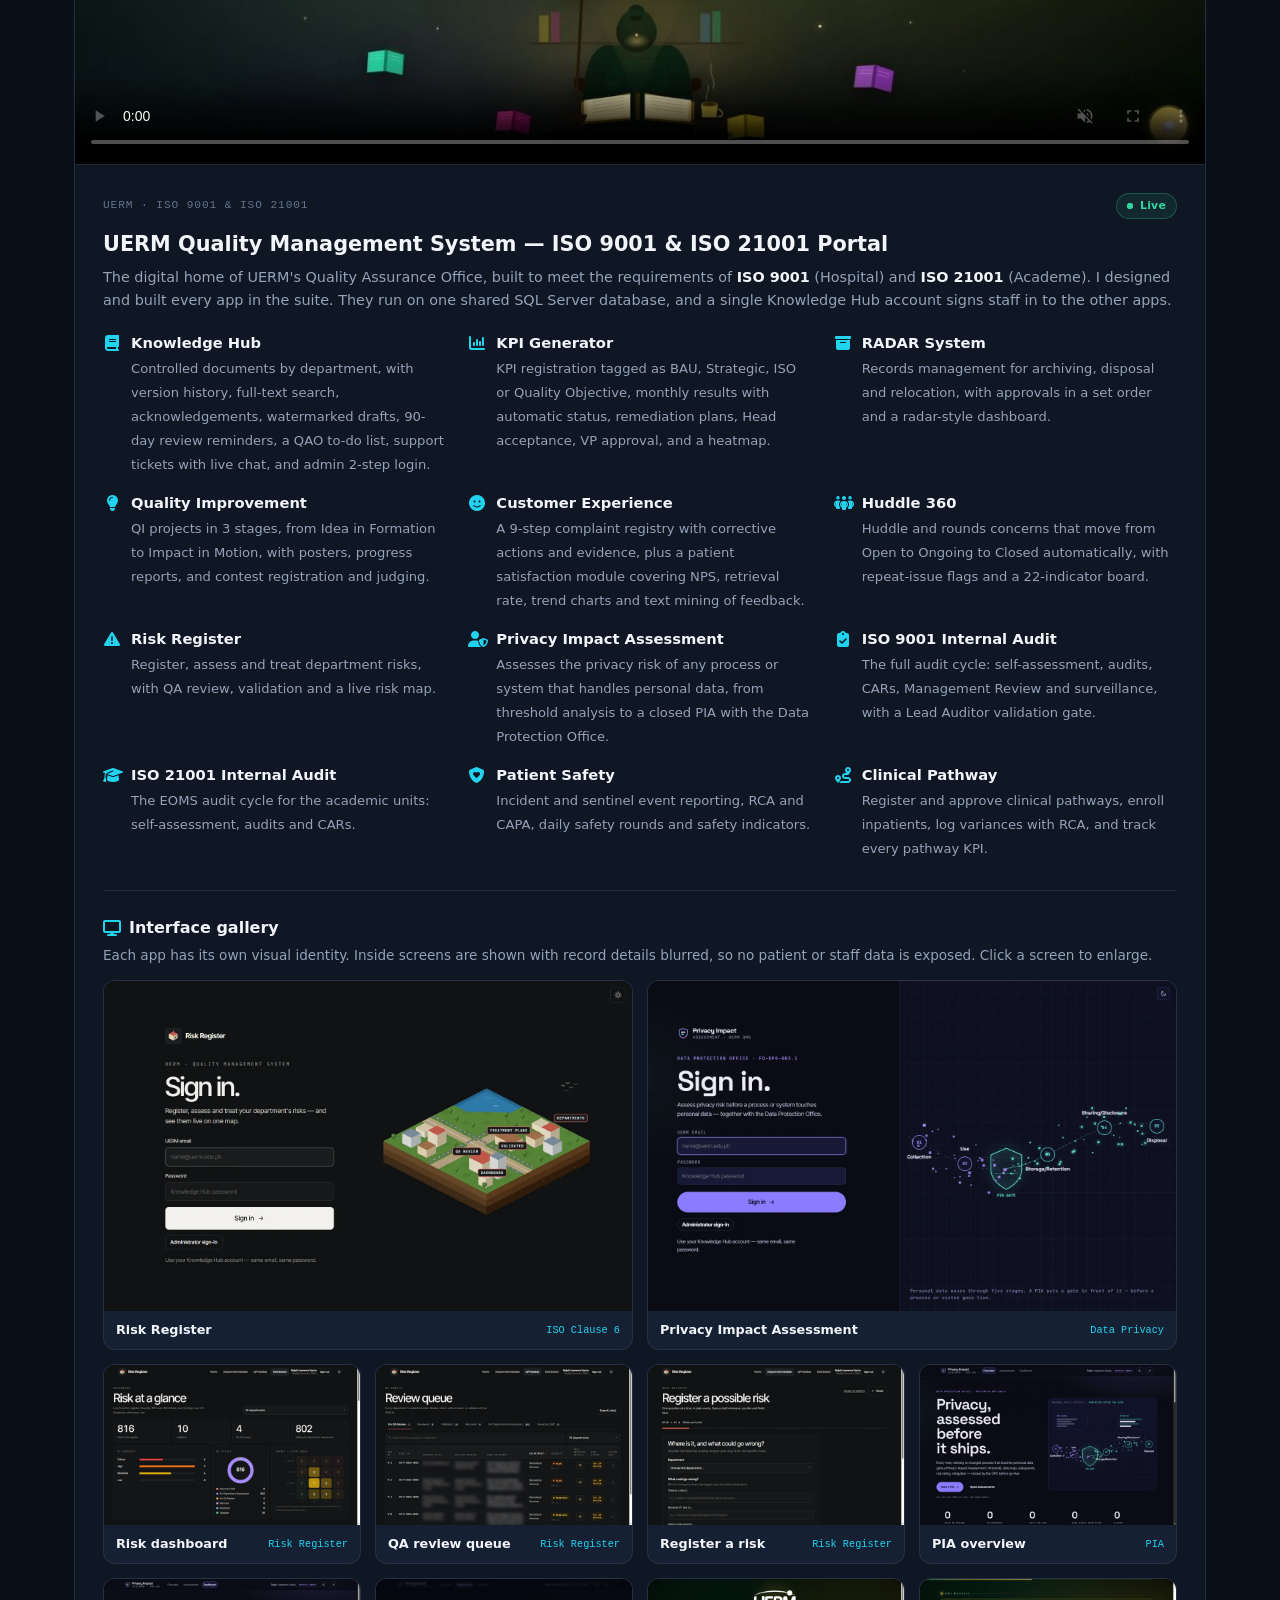
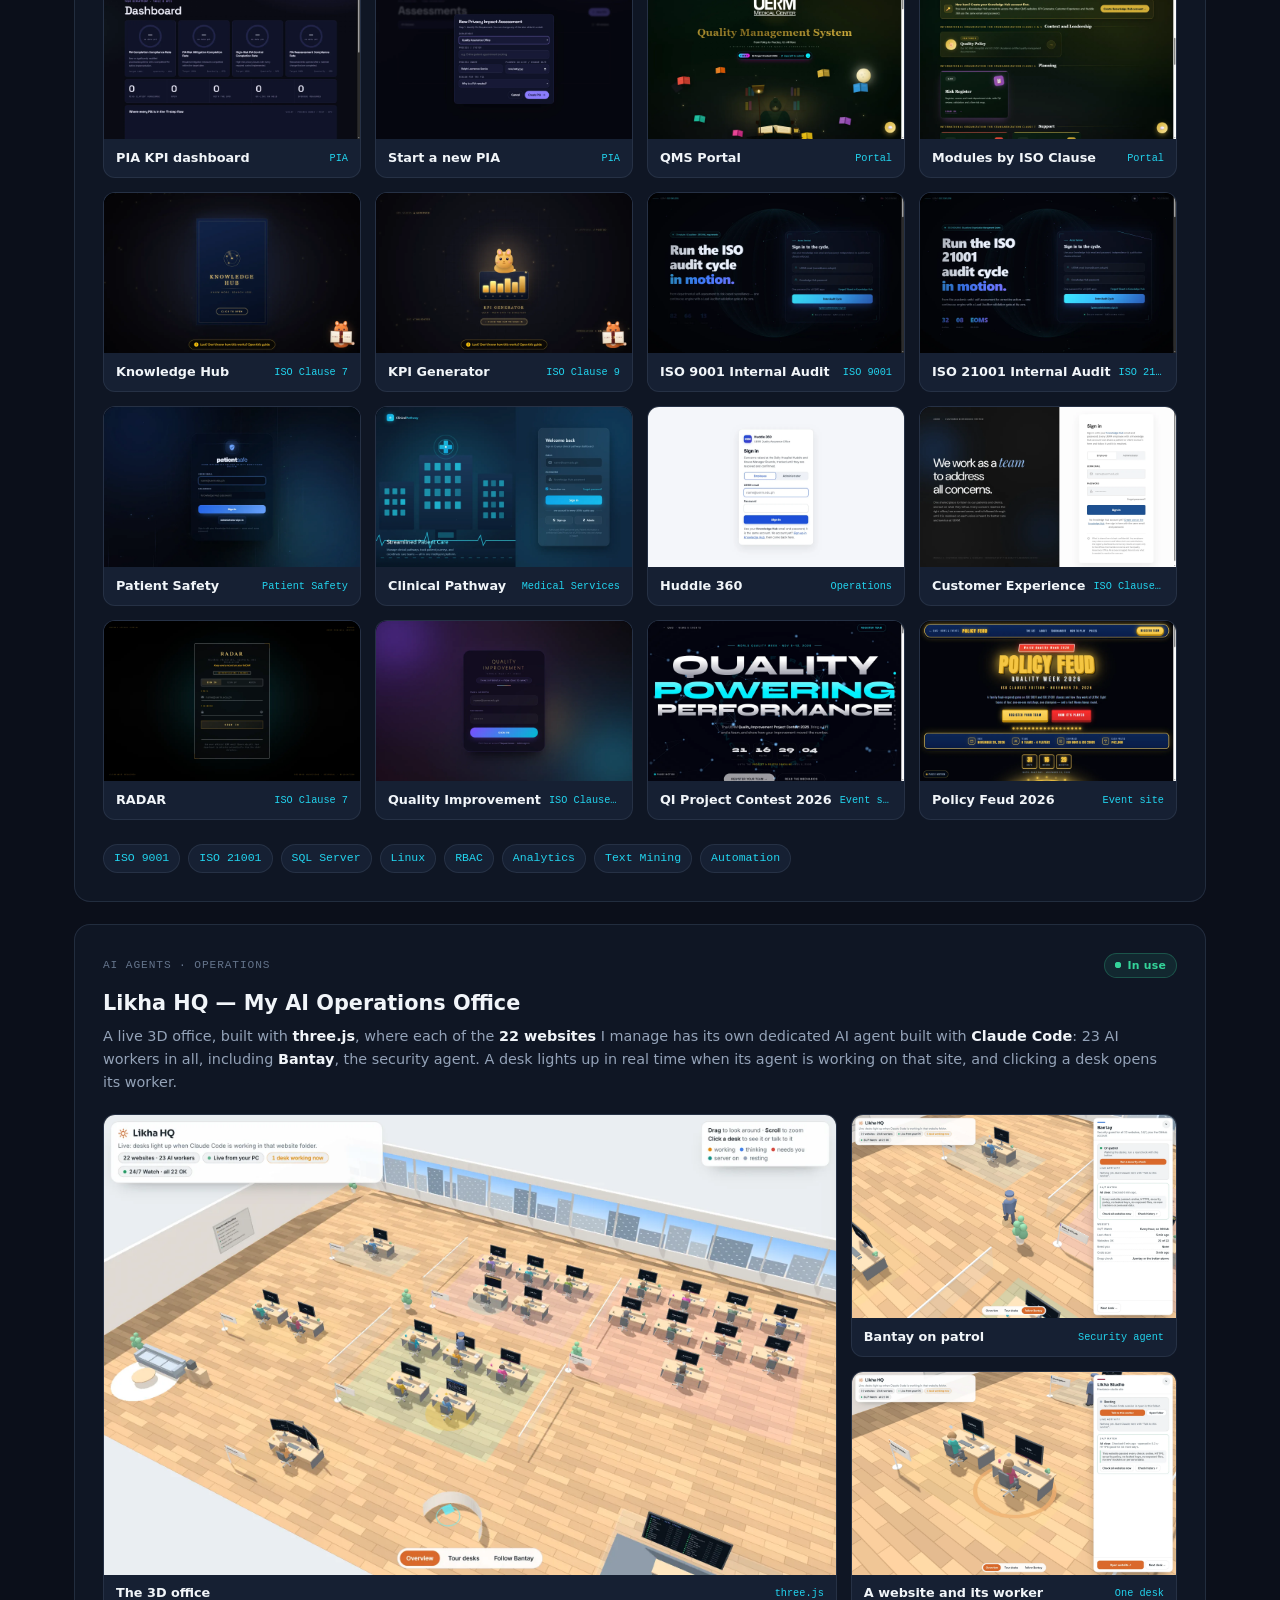
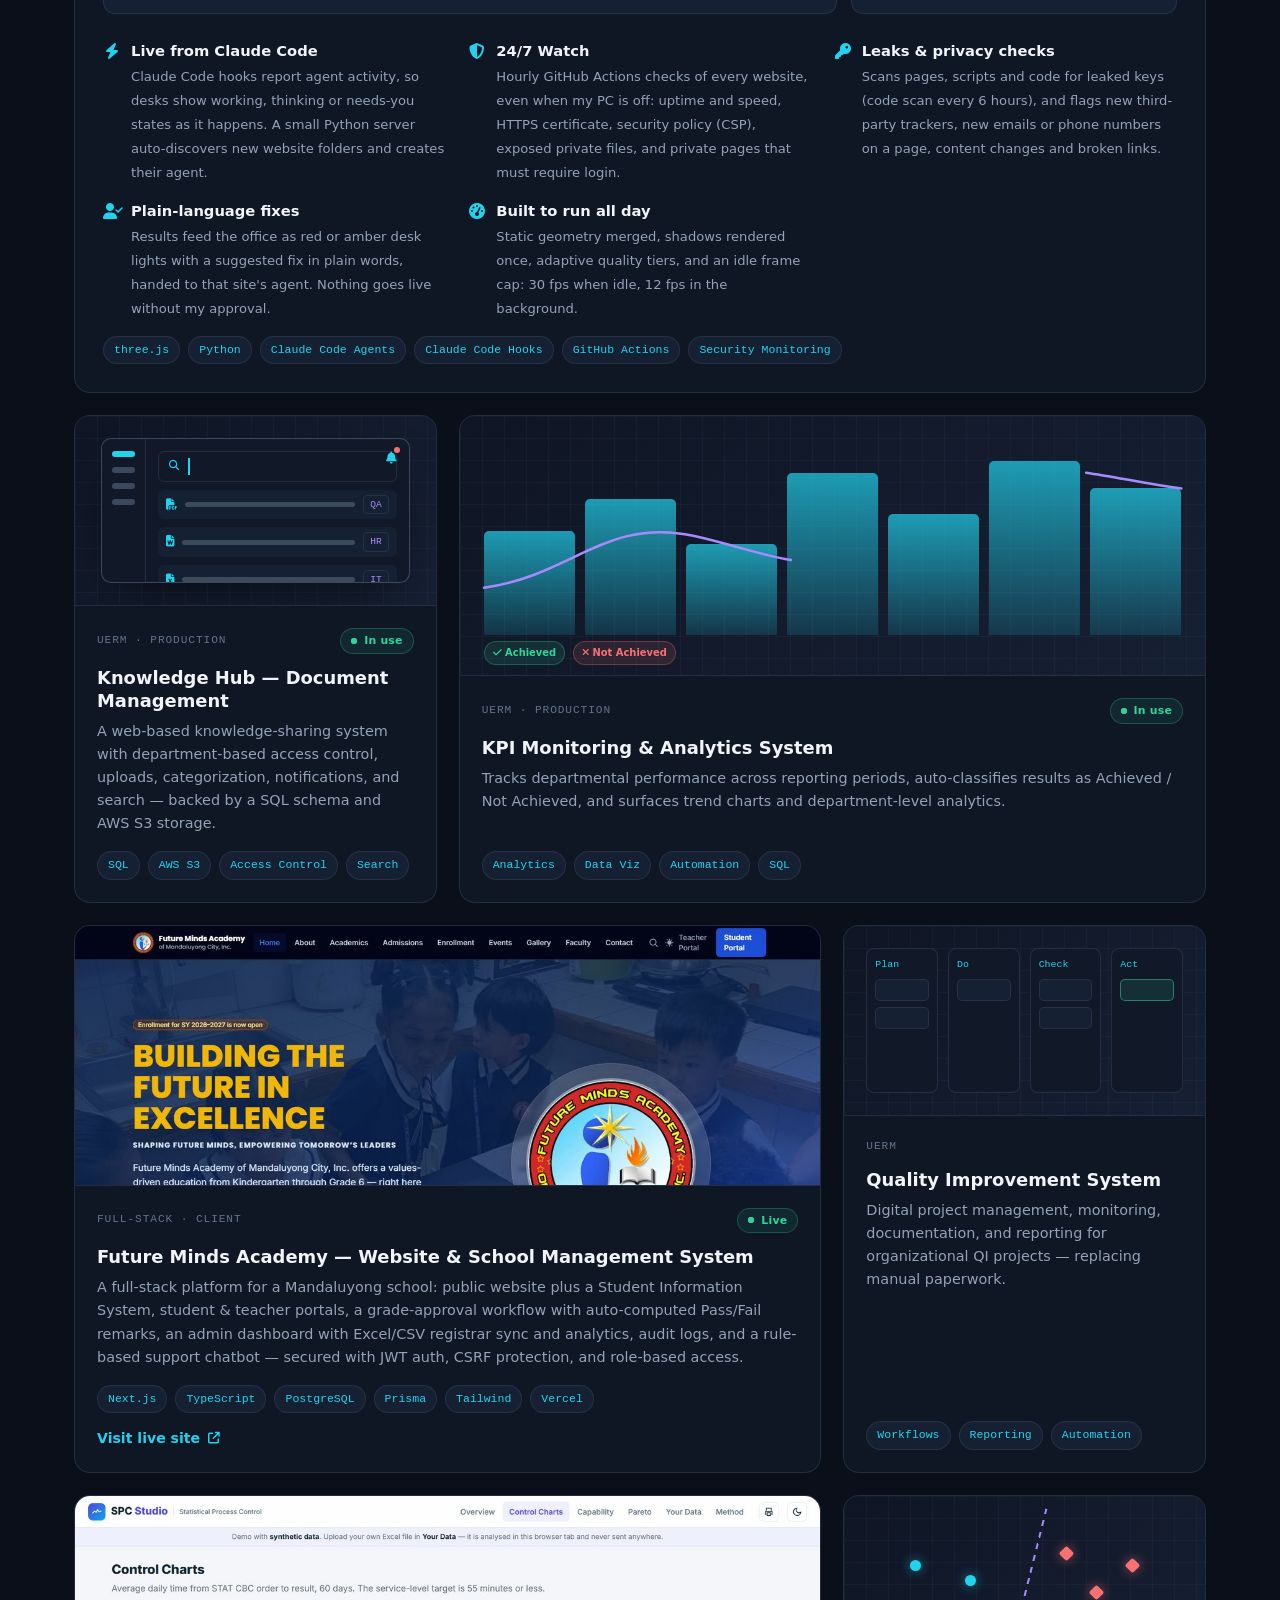
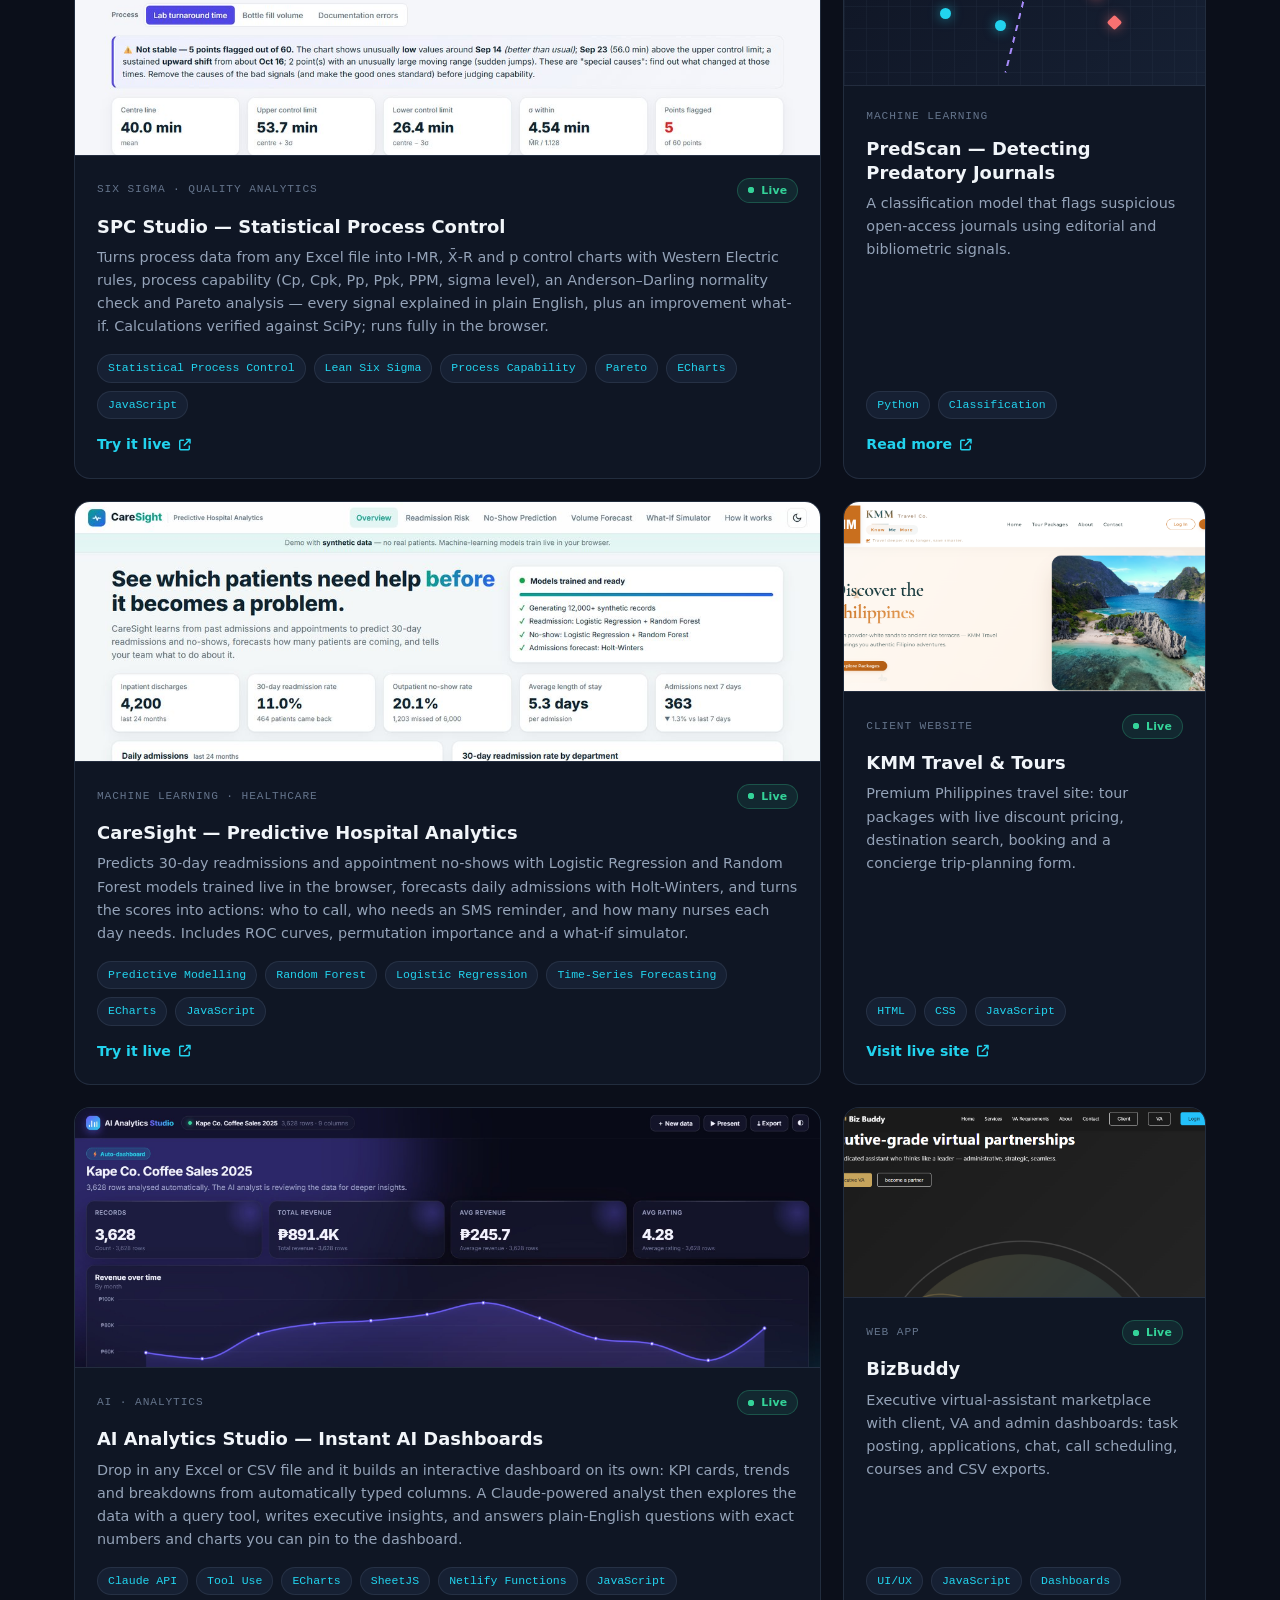
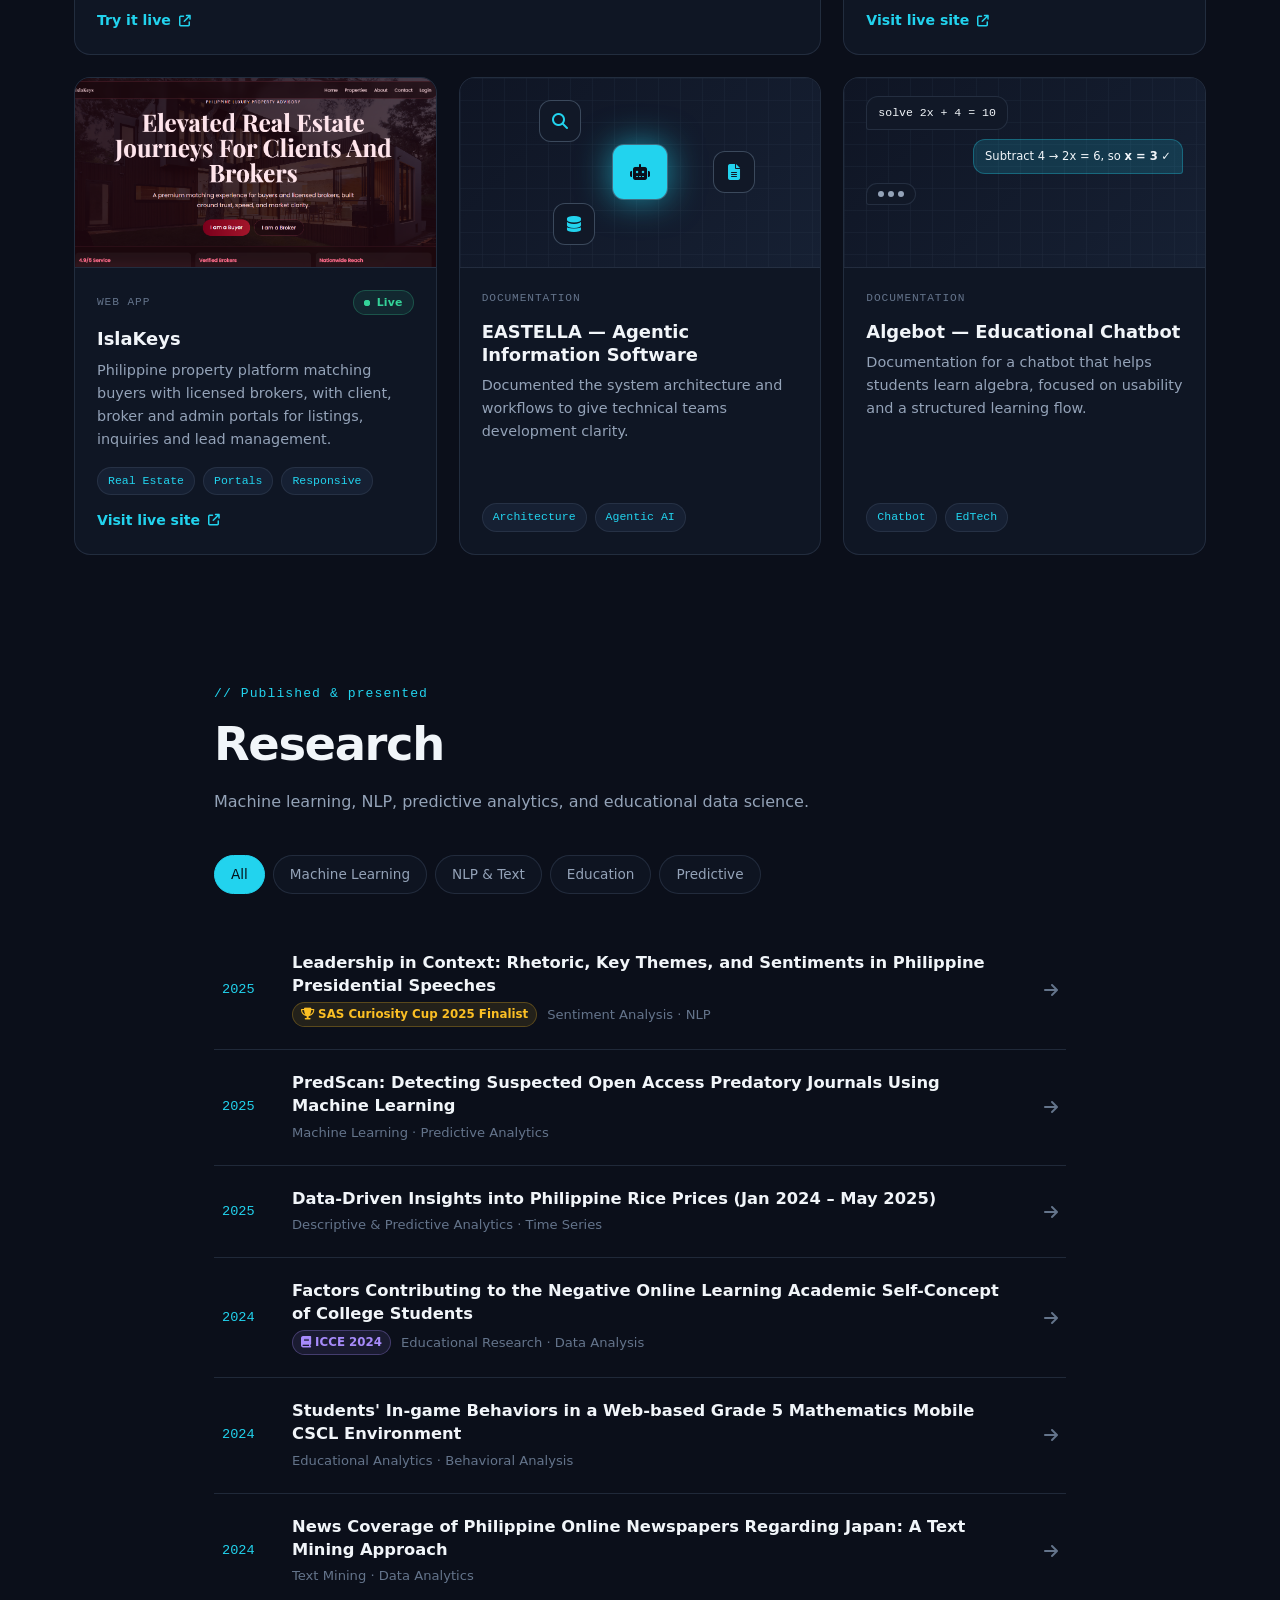
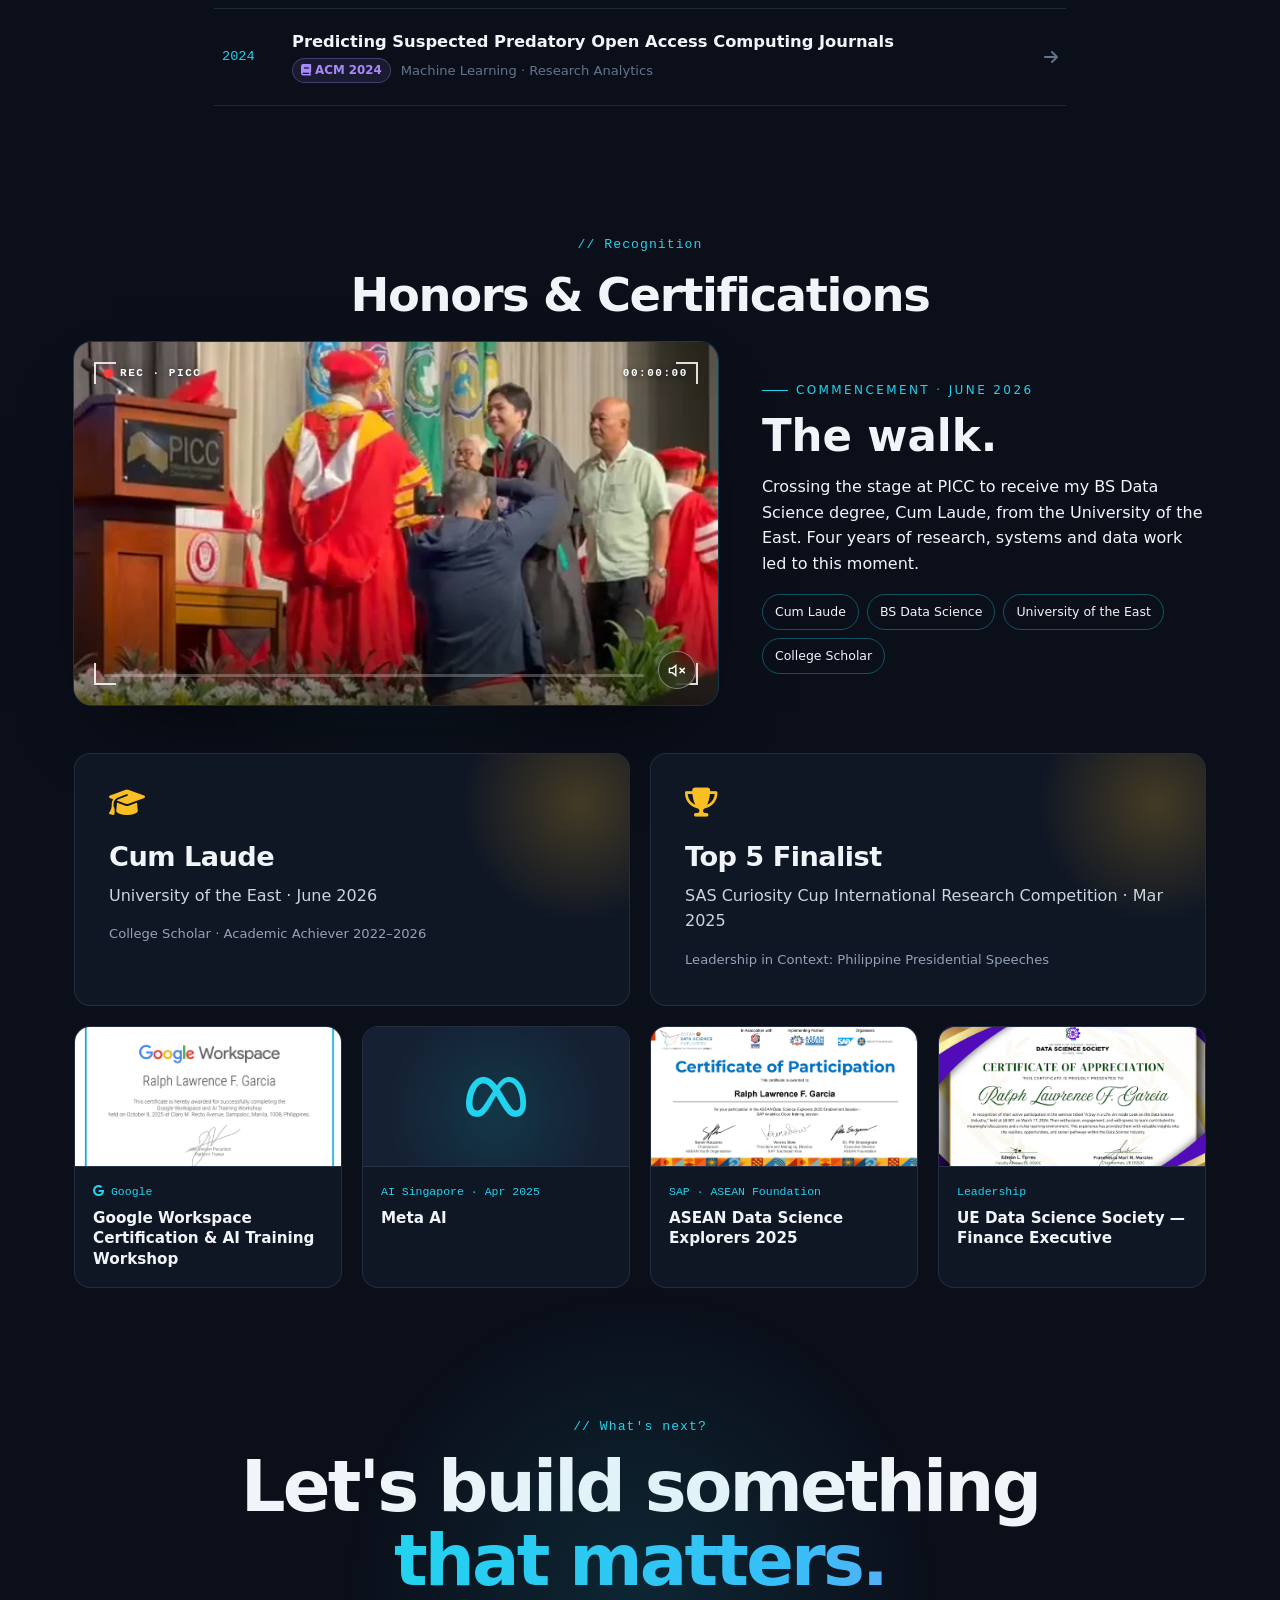
==== commit 22938b0a: "Add Likha HQ AI operations office as a featured project Full-width project card with a 3-shot galler" ====
--- a/index.html
+++ b/index.html
@@ -390,7 +390,7 @@
         <div class="center-head">
           <p class="eyebrow reveal">// Selected work</p>
           <h2 class="section-title reveal">Projects</h2>
-          <p class="section-sub reveal">Production systems at UERM, client websites, and machine learning builds.</p>
+          <p class="section-sub reveal">Production systems at UERM, client websites, AI agents, and machine learning builds.</p>
         </div>
         <div class="filters reveal" id="projectFilters">
           <button class="active" data-filter="all">All</button>
@@ -524,6 +524,39 @@
             </div>
           </article>
 
+          <!-- Likha HQ — AI operations office -->
+          <article class="p-card full qms likha reveal" data-cat="ml systems">
+            <div class="p-body">
+              <div class="p-meta"><span class="p-tag">AI Agents · Operations</span><span class="badge-live"><span class="pulse-dot"></span>In use</span></div>
+              <h3>Likha HQ — My AI Operations Office</h3>
+              <p>A live 3D office, built with <strong>three.js</strong>, where each of the <strong>22 websites</strong> I manage has its own dedicated AI agent built with
+                <strong>Claude Code</strong>: 23 AI workers in all, including <strong>Bantay</strong>, the security agent. A desk lights up in real time when its agent
+                is working on that site, and clicking a desk opens its worker.</p>
+              <div class="ui-gallery likha-gallery" id="likhaGallery">
+                <figure class="ui-shot ui-shot-wide">
+                  <button type="button" class="ui-thumb" aria-label="Enlarge Likha HQ office overview"><img src="likha-hq/likha-hq-office.webp" alt="Likha HQ 3D office seen from above, with website desks grouped into zones and a status legend" loading="lazy" width="1920" height="1200"></button>
+                  <figcaption><span>three.js</span>The 3D office</figcaption>
+                </figure>
+                <figure class="ui-shot">
+                  <button type="button" class="ui-thumb" aria-label="Enlarge Bantay security panel"><img src="likha-hq/likha-hq-bantay.webp" alt="Bantay the security guard walking the office, with a 24/7 Watch panel showing All clear and 22 of 22 websites OK" loading="lazy" width="1920" height="1200"></button>
+                  <figcaption><span>Security agent</span>Bantay on patrol</figcaption>
+                </figure>
+                <figure class="ui-shot">
+                  <button type="button" class="ui-thumb" aria-label="Enlarge website desk panel"><img src="likha-hq/likha-hq-desk.webp" alt="One website desk with its AI worker and a 24/7 Watch result saying the site passed every check" loading="lazy" width="1920" height="1200"></button>
+                  <figcaption><span>One desk</span>A website and its worker</figcaption>
+                </figure>
+              </div>
+              <ul class="qms-apps">
+                <li><i class="fa-solid fa-bolt"></i><div><b>Live from Claude Code</b><span>Claude Code hooks report agent activity, so desks show working, thinking or needs-you states as it happens. A small Python server auto-discovers new website folders and creates their agent.</span></div></li>
+                <li><i class="fa-solid fa-shield-halved"></i><div><b>24/7 Watch</b><span>Hourly GitHub Actions checks of every website, even when my PC is off: uptime and speed, HTTPS certificate, security policy (CSP), exposed private files, and private pages that must require login.</span></div></li>
+                <li><i class="fa-solid fa-key"></i><div><b>Leaks &amp; privacy checks</b><span>Scans pages, scripts and code for leaked keys (code scan every 6 hours), and flags new third-party trackers, new emails or phone numbers on a page, content changes and broken links.</span></div></li>
+                <li><i class="fa-solid fa-user-check"></i><div><b>Plain-language fixes</b><span>Results feed the office as red or amber desk lights with a suggested fix in plain words, handed to that site's agent. Nothing goes live without my approval.</span></div></li>
+                <li><i class="fa-solid fa-gauge-high"></i><div><b>Built to run all day</b><span>Static geometry merged, shadows rendered once, adaptive quality tiers, and an idle frame cap: 30 fps when idle, 12 fps in the background.</span></div></li>
+              </ul>
+              <div class="chip-row"><span>three.js</span><span>Python</span><span>Claude Code Agents</span><span>Claude Code Hooks</span><span>GitHub Actions</span><span>Security Monitoring</span></div>
+            </div>
+          </article>
+
           <!-- Knowledge Hub -->
           <article class="p-card featured reveal tilt" data-cat="systems">
             <div class="p-visual mock-hub">
@@ -922,6 +955,13 @@
     <button type="button" class="ui-lb-btn ui-lb-next" aria-label="Next screenshot"><i class="fa-solid fa-chevron-right"></i></button>
   </div>
 
+  <div class="ui-lightbox" id="likhaLightbox" role="dialog" aria-modal="true" aria-label="Likha HQ screenshot viewer" hidden>
+    <button type="button" class="ui-lb-btn ui-lb-close" aria-label="Close"><i class="fa-solid fa-xmark"></i></button>
+    <button type="button" class="ui-lb-btn ui-lb-prev" aria-label="Previous screenshot"><i class="fa-solid fa-chevron-left"></i></button>
+    <figure class="ui-lb-figure"><img alt=""><figcaption></figcaption></figure>
+    <button type="button" class="ui-lb-btn ui-lb-next" aria-label="Next screenshot"><i class="fa-solid fa-chevron-right"></i></button>
+  </div>
+
   <div class="ui-lightbox" id="talkLightbox" role="dialog" aria-modal="true" aria-label="Photo viewer" hidden>
     <button type="button" class="ui-lb-btn ui-lb-close" aria-label="Close"><i class="fa-solid fa-xmark"></i></button>
     <button type="button" class="ui-lb-btn ui-lb-prev" aria-label="Previous photo"><i class="fa-solid fa-chevron-left"></i></button>
--- a/style.css
+++ b/style.css
@@ -646,6 +646,11 @@
 .ui-lb-btn:hover { background: rgba(var(--accent-rgb), .35); }
 .ui-lb-close { position: absolute; top: 18px; right: 18px; }
 @media (max-width: 1080px) { .ui-gallery { grid-template-columns: repeat(3, 1fr); } }
+/* Likha HQ: one big office shot plus two stacked panels, no empty cells */
+.ui-gallery.likha-gallery { grid-template-columns: 2.25fr 1fr; margin: 20px 0 4px; }
+.ui-gallery.likha-gallery .ui-shot-wide { grid-column: auto; }
+.p-card.likha .qms-apps { margin-top: 22px; }
+@media (max-width: 680px) { .ui-gallery.likha-gallery { grid-template-columns: 1fr 1fr; } .ui-gallery.likha-gallery .ui-shot-wide { grid-column: span 2; } }
 @media (max-width: 680px) {
   .ui-gallery { grid-template-columns: 1fr 1fr; }
   .ui-shot-wide { grid-row: auto; }
